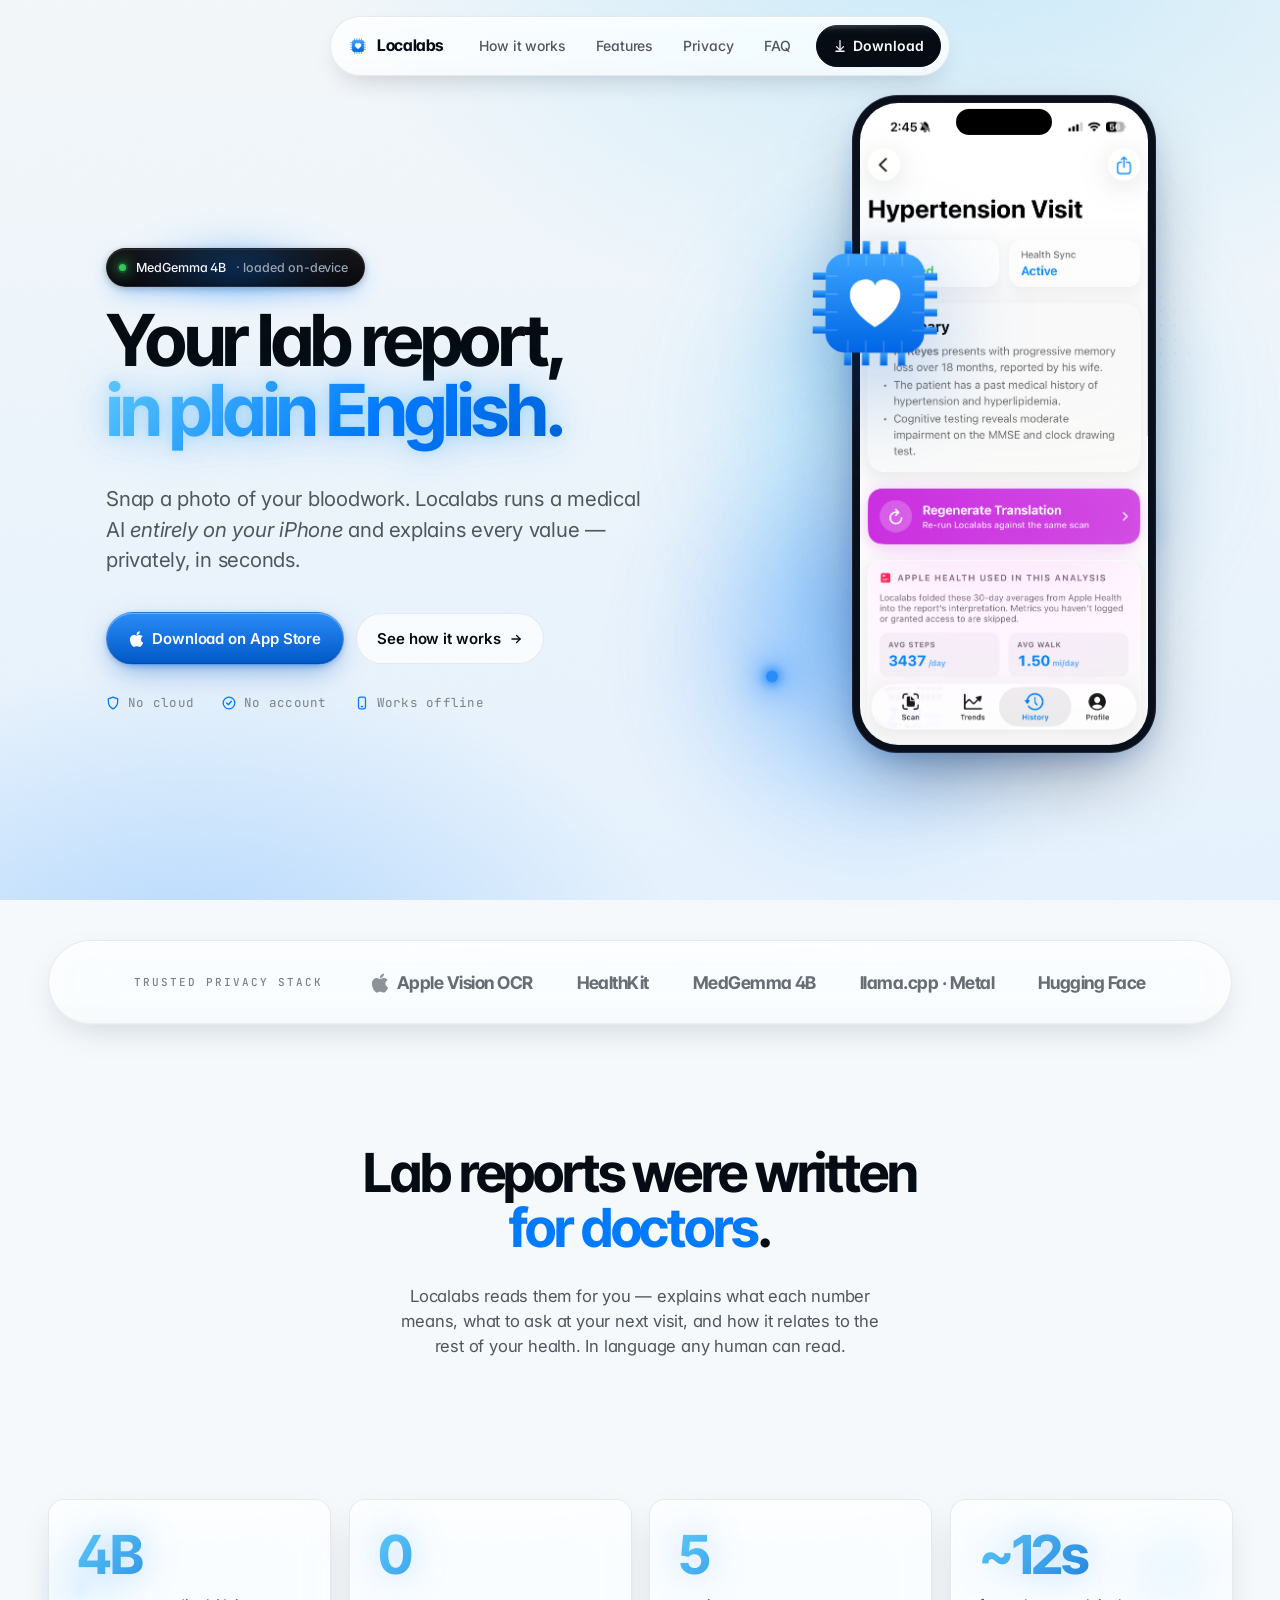
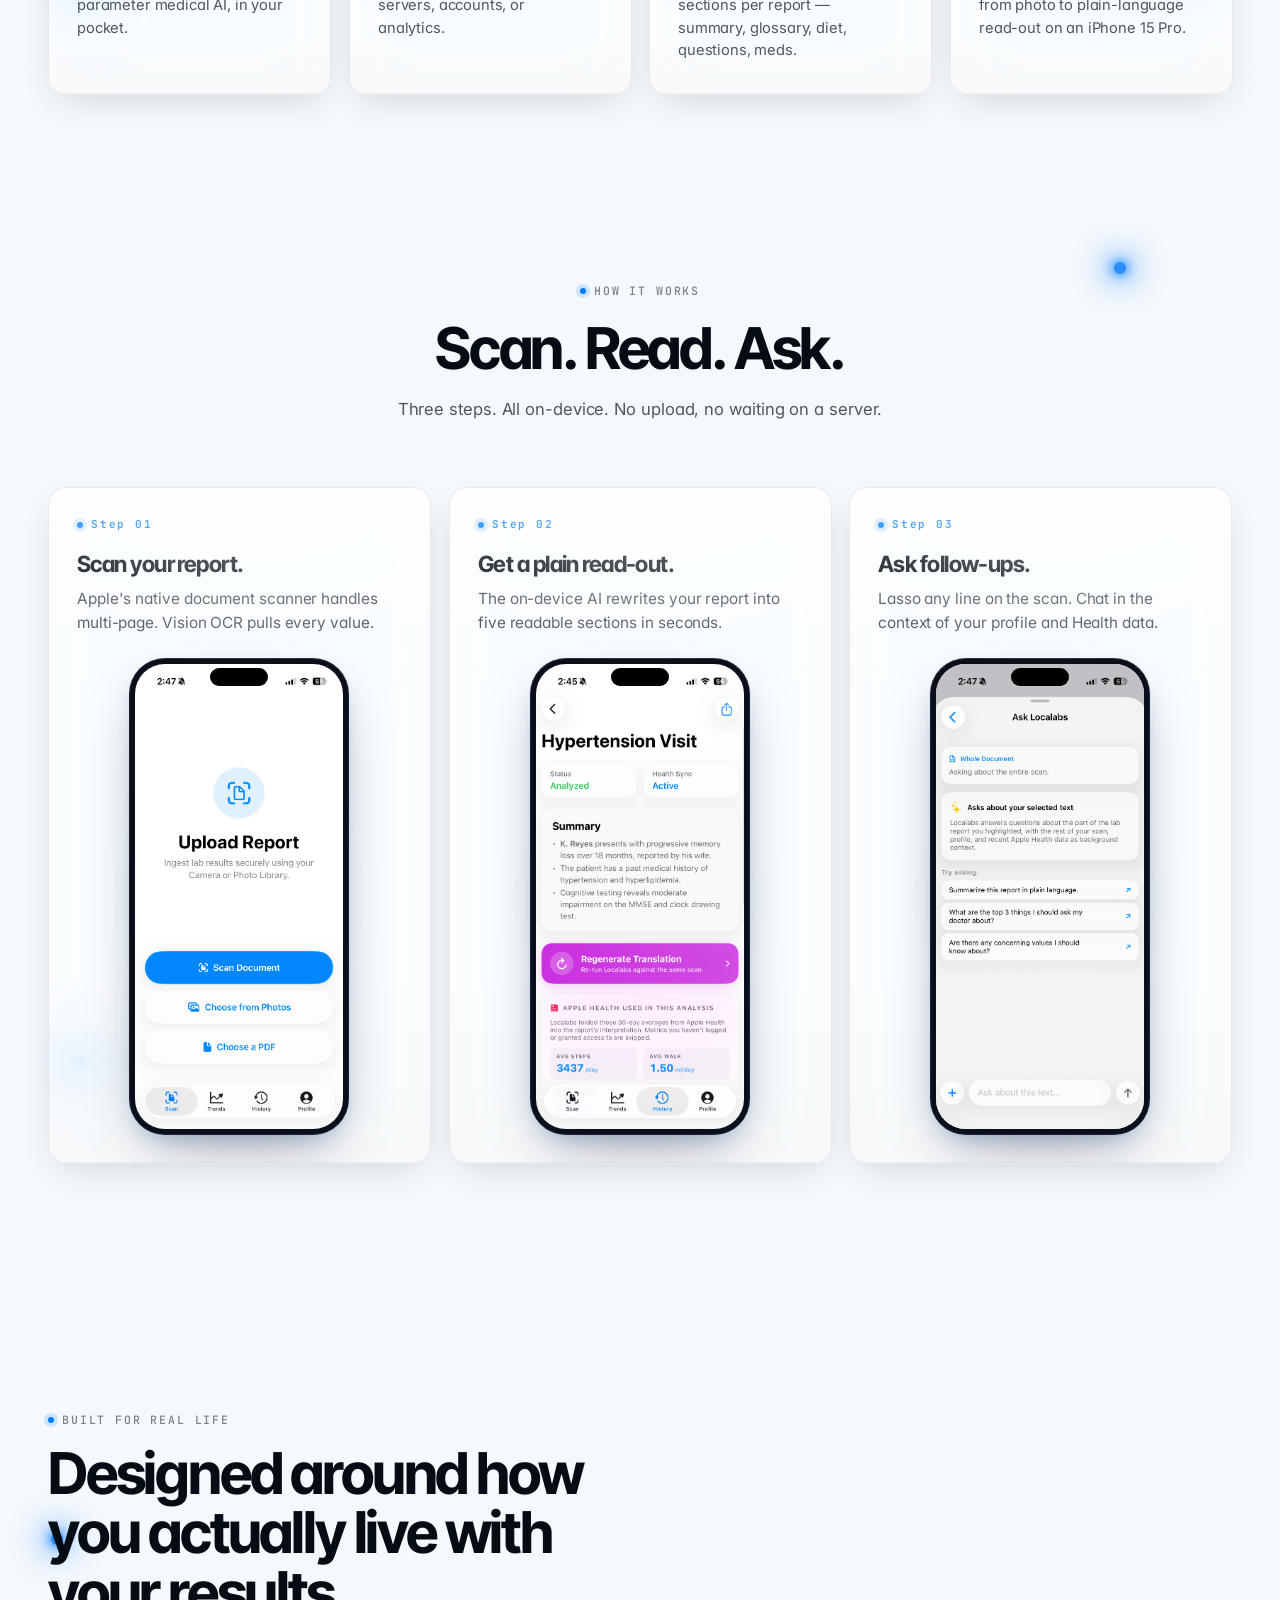
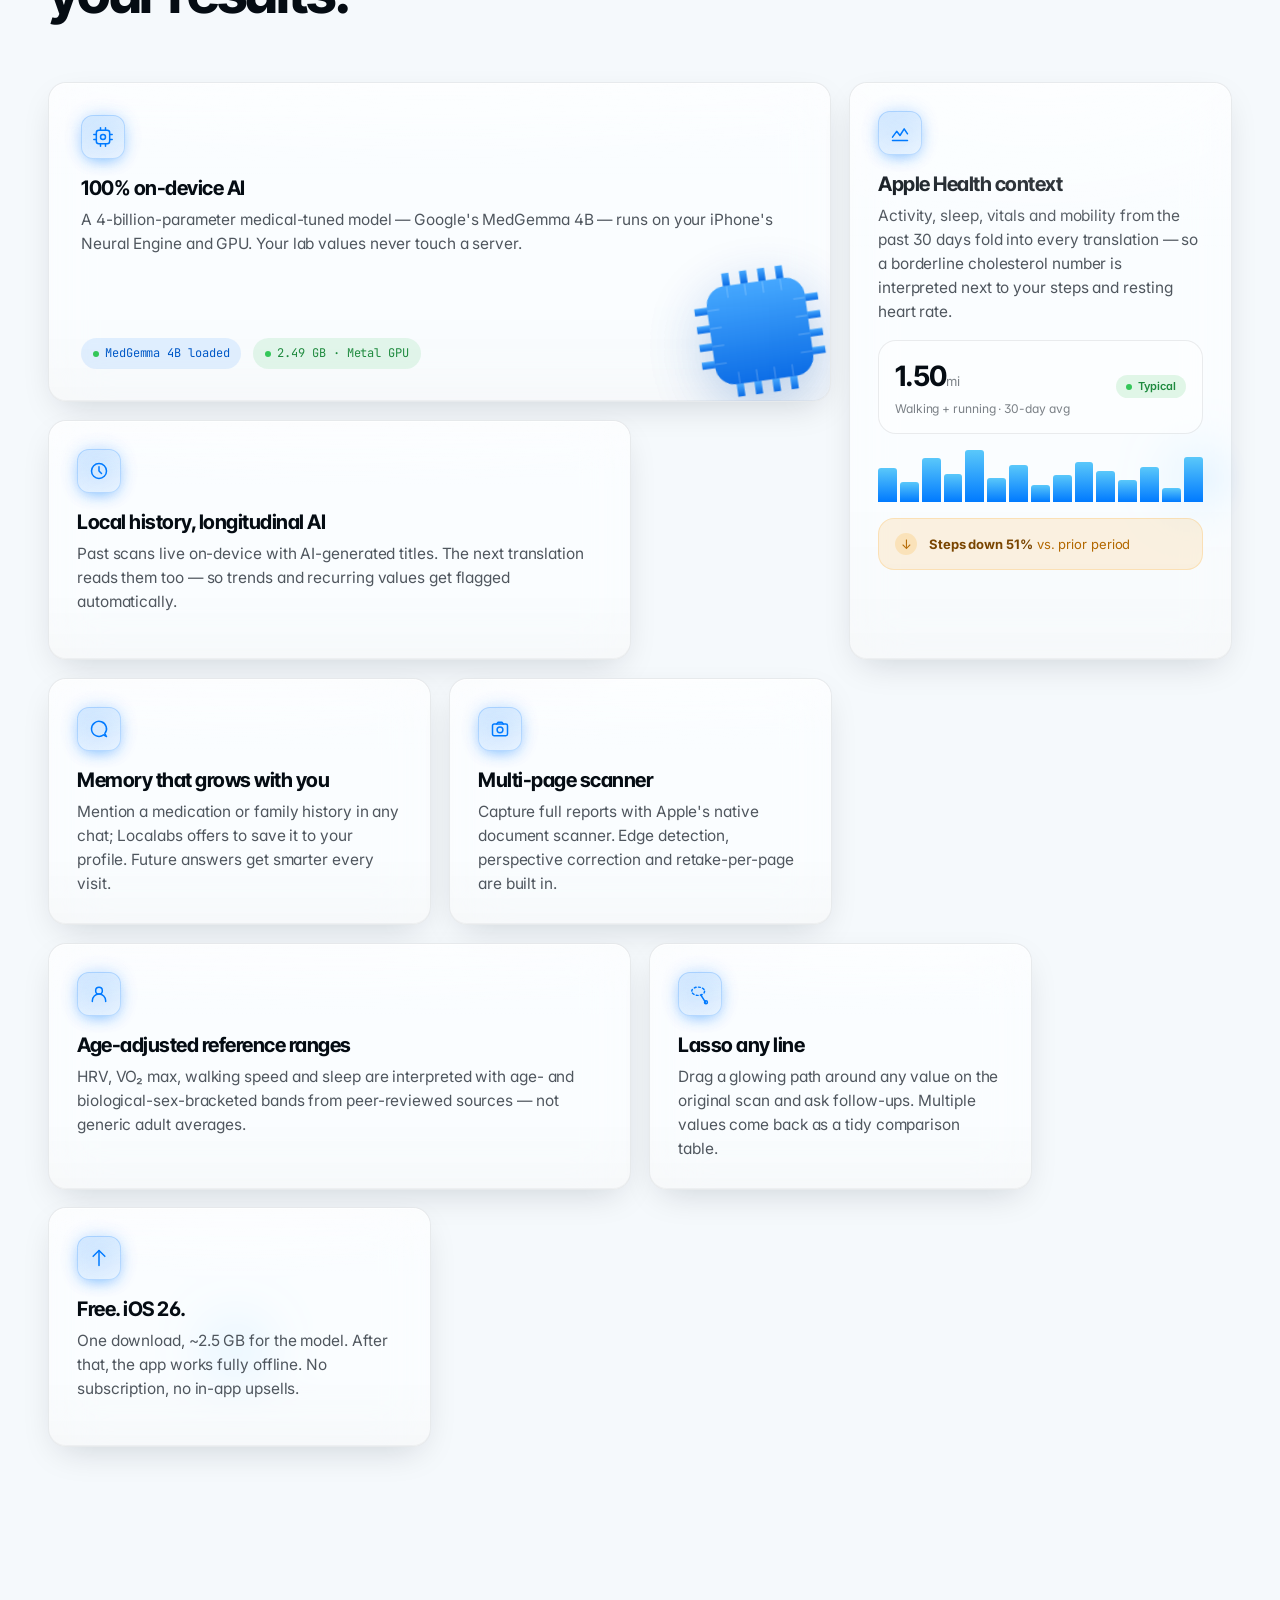
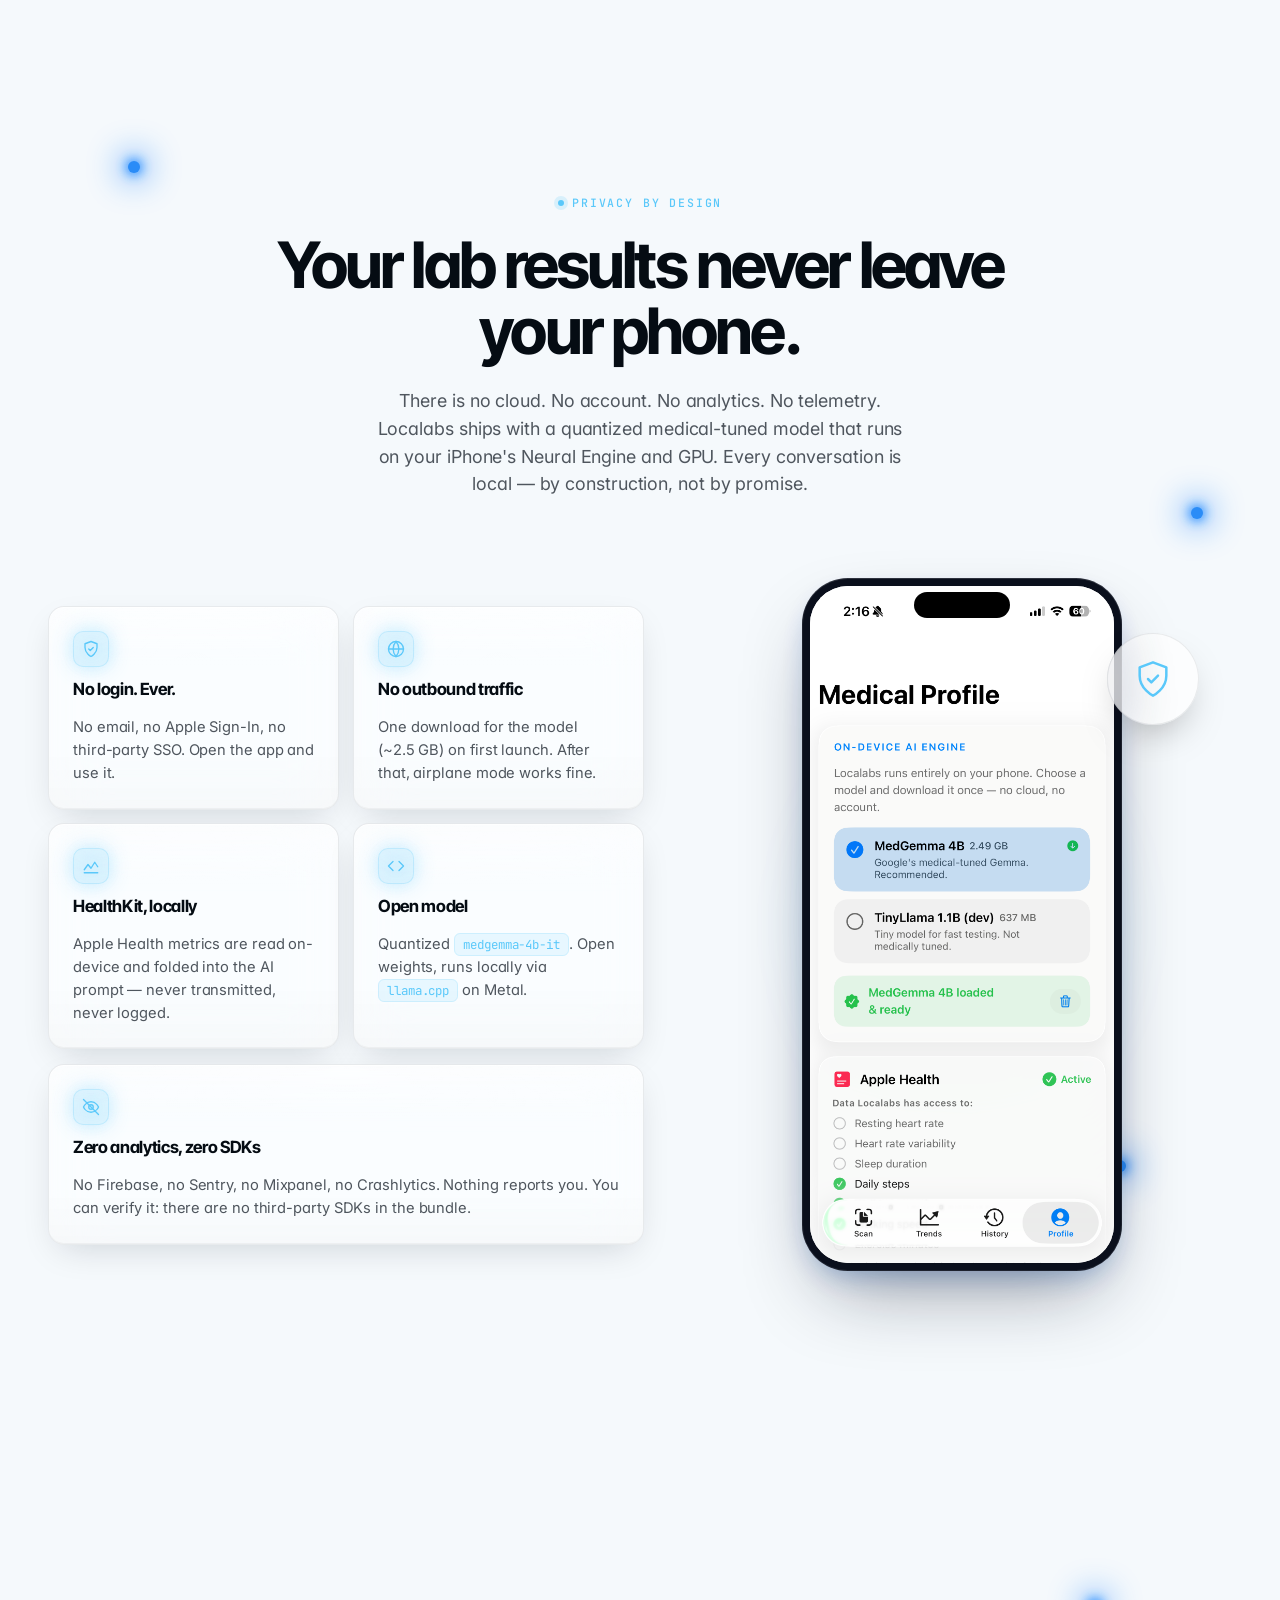
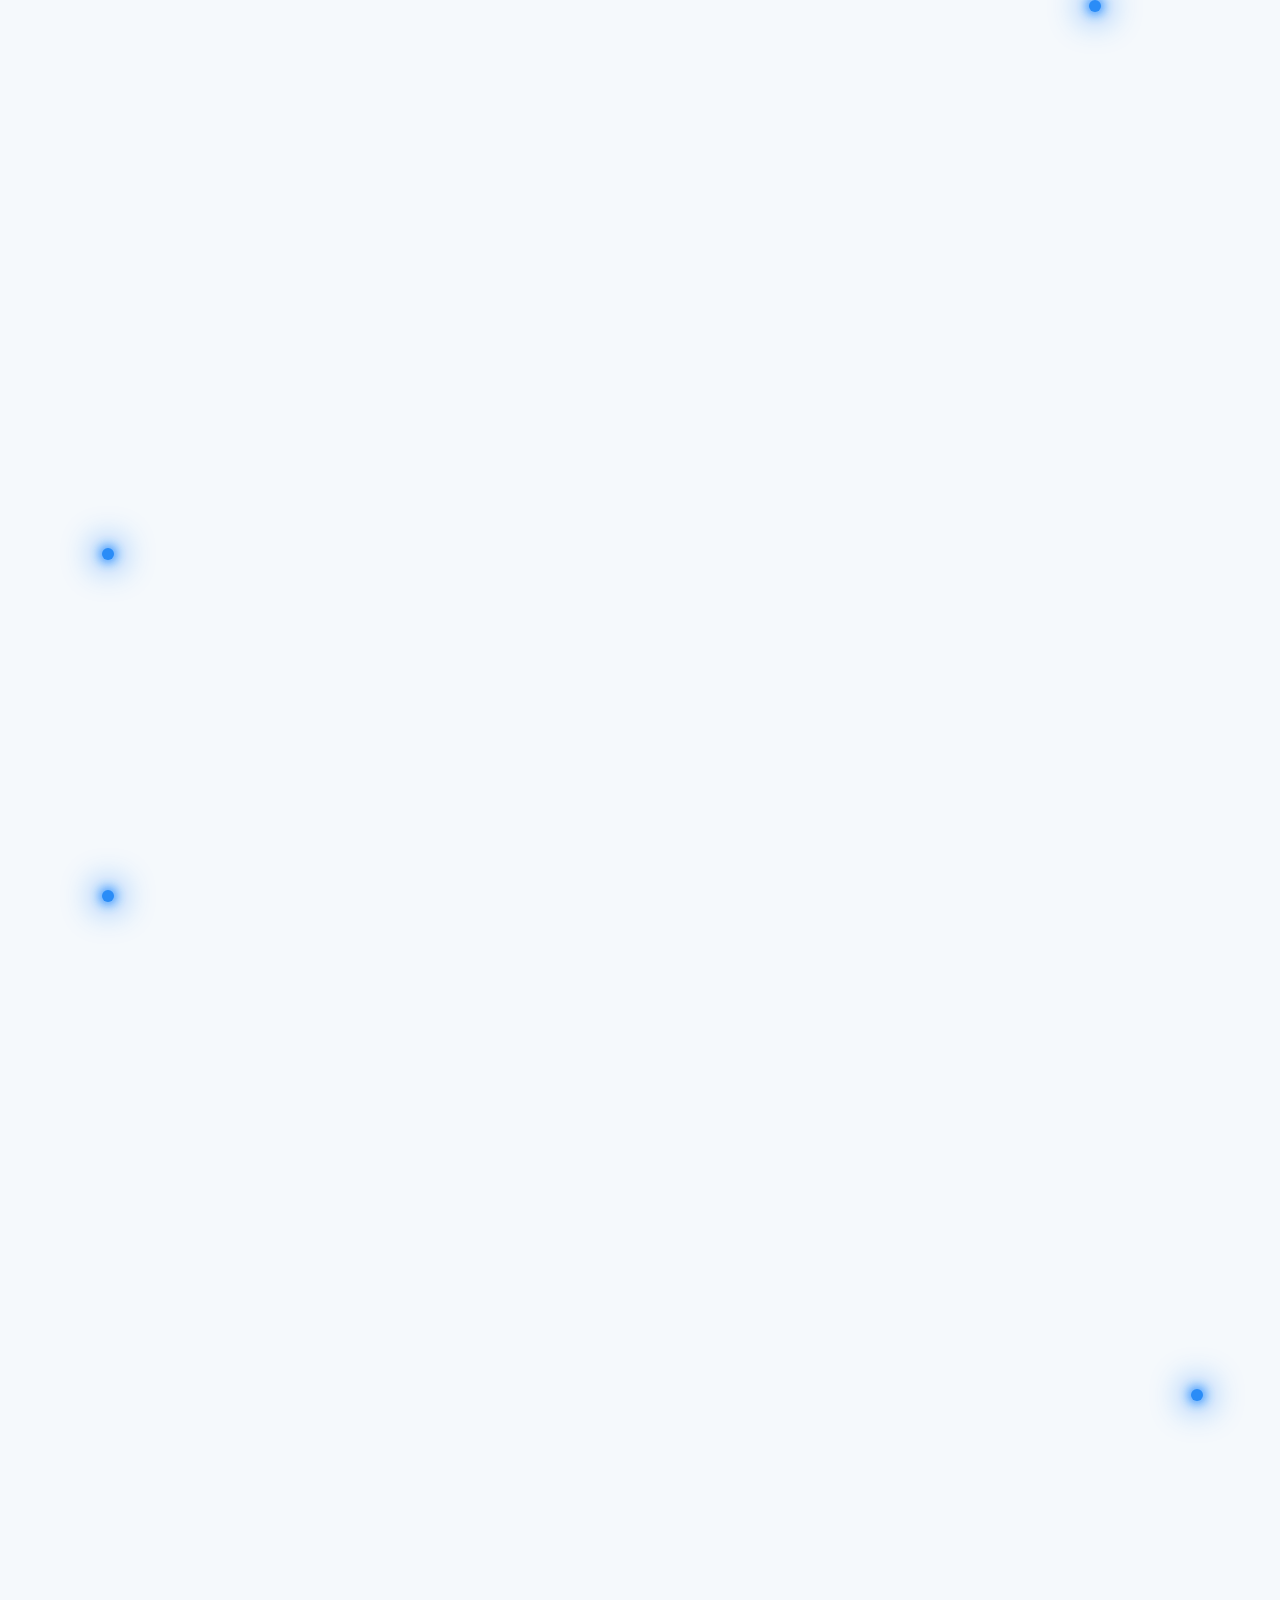
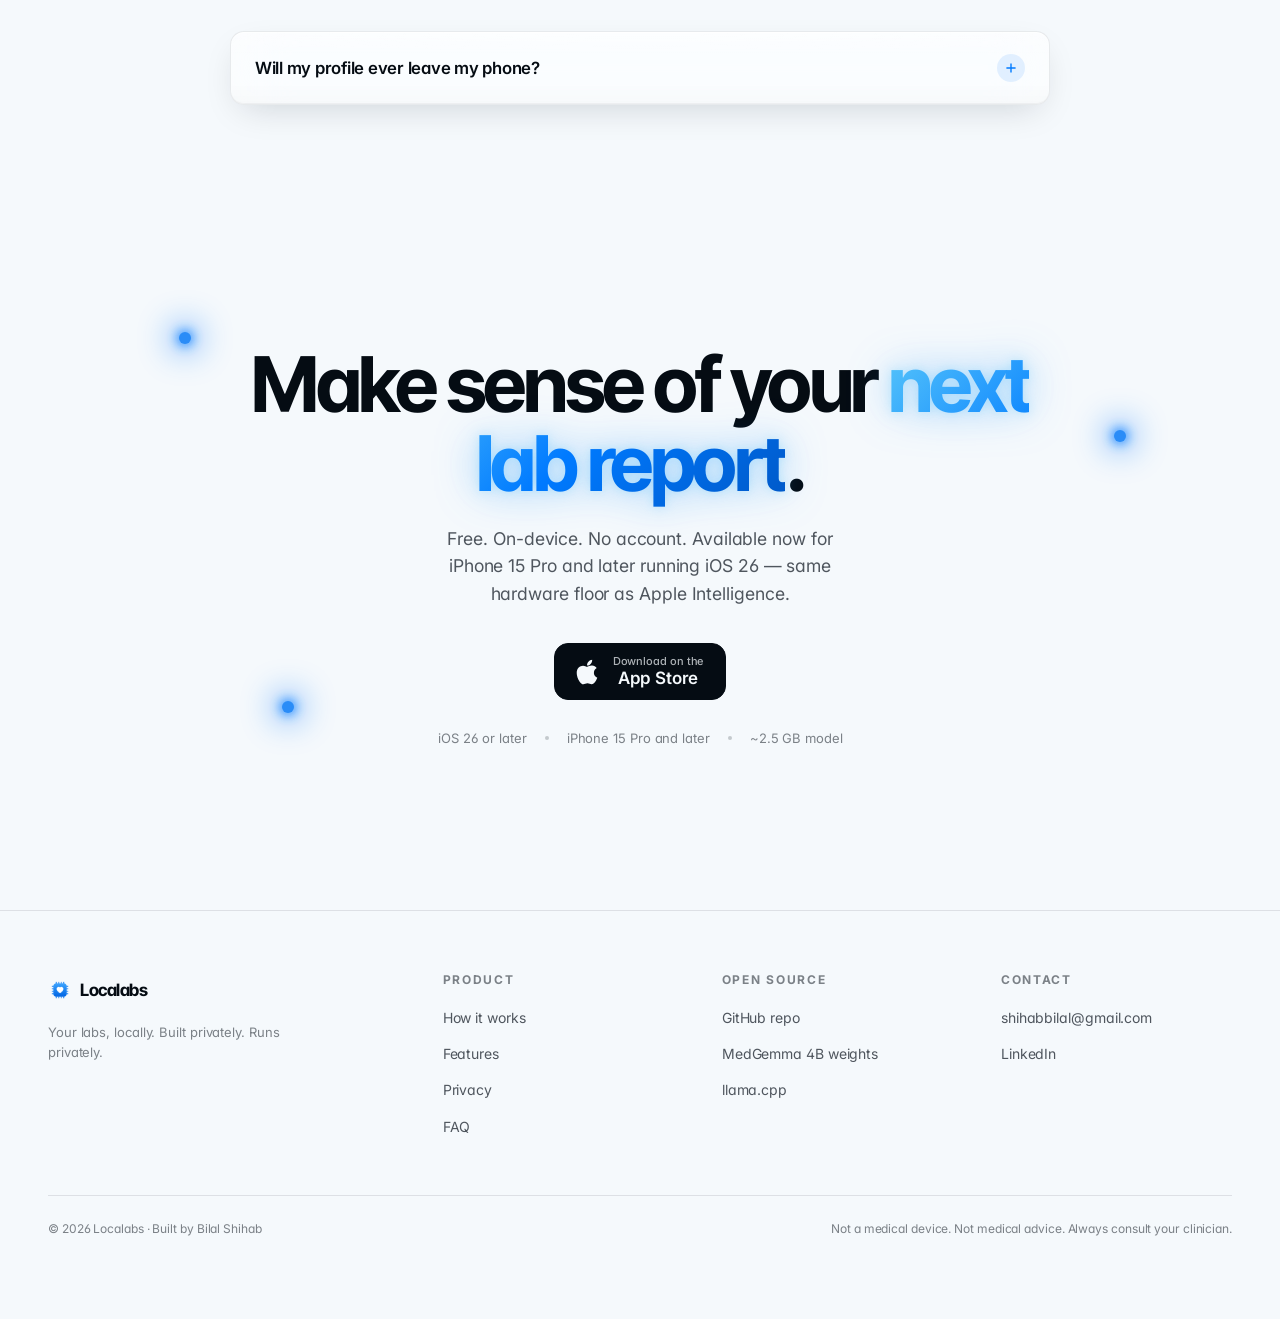
==== index.html @ 9189abc5 "fix: dark-mode glass refraction + swap 30-day picture Two visual fixes for the privacy section and t" ====
<!doctype html>
<html lang="en">
<head>
<meta charset="UTF-8" />
<meta name="viewport" content="width=device-width, initial-scale=1, viewport-fit=cover" />
<meta name="theme-color" content="#FAFBFD" />
<title>Localabs — Your labs, locally.</title>
<meta name="description" content="Localabs translates your lab reports into plain language — entirely on your iPhone. No cloud, no account, no telemetry." />

<link rel="preconnect" href="https://fonts.googleapis.com">
<link rel="preconnect" href="https://fonts.gstatic.com" crossorigin>
<link href="https://fonts.googleapis.com/css2?family=Inter:wght@400;500;600;700&family=Inter+Tight:wght@500;600;700;800&family=JetBrains+Mono:wght@400;500&display=swap" rel="stylesheet">

<link rel="stylesheet" href="styles.css" />
<link rel="icon" type="image/png" href="assets/logo-full.png" />
</head>
<body>

<!-- Animated background world + grain -->
<div class="world" aria-hidden="true"></div>
<div class="grain" aria-hidden="true"></div>

<!-- Floating glass nav -->
<div class="nav-shell" role="navigation" aria-label="Primary">
  <div class="nav glass">
    <a href="#top" class="nav-brand">
      <img src="assets/logo-full.png" alt="" />
      <span>Localabs</span>
    </a>
    <div class="nav-links">
      <a href="#how">How it works</a>
      <a href="#features">Features</a>
      <a href="#privacy">Privacy</a>
      <a href="#faq">FAQ</a>
    </div>
    <a href="#download" class="nav-cta">
      <svg width="14" height="14" viewBox="0 0 24 24" fill="none" stroke="currentColor" stroke-width="2.2" stroke-linecap="round" stroke-linejoin="round"><path d="M12 3v14"/><path d="M6 13l6 6 6-6"/><path d="M5 21h14"/></svg>
      Download
    </a>
  </div>
</div>

<main id="top">

<!-- ============================================================
     HERO
     ============================================================ -->
<section class="hero">
  <div class="container hero-inner">
    <div class="hero-copy">
      <span class="glow-pill reveal">
        <span class="led"></span>
        MedGemma 4B <span class="meta">· loaded on-device</span>
      </span>
      <h1 class="reveal delay-1">
        <span class="line">Your lab report,</span>
        <span class="line gradient-text">in plain&nbsp;English.</span>
      </h1>
      <p class="lead reveal delay-2">
        Snap a photo of your bloodwork. Localabs runs a medical AI <em>entirely on your iPhone</em> and explains every value — privately, in seconds.
      </p>
      <div class="cta-row reveal delay-3">
        <a href="#download" class="btn-primary magnetic">
          <svg width="15" height="18" viewBox="0 0 384 512" fill="currentColor" aria-hidden="true"><path d="M318.7 268.7c-.2-36.7 16.4-64.4 50-84.8-18.8-26.9-47.2-41.7-84.7-44.6-35.5-2.8-74.3 20.7-88.5 20.7-15 0-49.4-19.7-76.4-19.7C63.3 141.2 4 184.8 4 273.5q0 39.3 14.4 81.2c12.8 36.7 59 126.7 107.2 125.2 25.2-.6 43-17.9 75.8-17.9 31.8 0 48.3 17.9 76.4 17.9 48.6-.7 90.4-82.5 102.6-119.3-65.2-30.7-61.7-90-61.7-91.9zm-56.6-164.2c27.3-32.4 24.8-61.9 24-72.5-24.1 1.4-52 16.4-67.9 34.9-17.5 19.8-27.8 44.3-25.6 71.9 26.1 2 49.9-11.4 69.5-34.3z"/></svg>
          Download on App Store
        </a>
        <a href="#how" class="btn-ghost magnetic">
          See how it works
          <svg width="14" height="14" viewBox="0 0 24 24" fill="none" stroke="currentColor" stroke-width="2.2" stroke-linecap="round"><path d="M5 12h14"/><path d="M13 6l6 6-6 6"/></svg>
        </a>
      </div>
      <div class="hero-meta reveal delay-4">
        <span><svg width="14" height="14" viewBox="0 0 24 24" fill="none" stroke="currentColor" stroke-width="2.2" stroke-linecap="round" stroke-linejoin="round"><path d="M12 22s8-4 8-12V5l-8-3-8 3v5c0 8 8 12 8 12z"/></svg> No cloud</span>
        <span><svg width="14" height="14" viewBox="0 0 24 24" fill="none" stroke="currentColor" stroke-width="2.2" stroke-linecap="round" stroke-linejoin="round"><circle cx="12" cy="12" r="10"/><path d="M8 12l3 3 5-6"/></svg> No account</span>
        <span><svg width="14" height="14" viewBox="0 0 24 24" fill="none" stroke="currentColor" stroke-width="2.2" stroke-linecap="round" stroke-linejoin="round"><rect x="6" y="2" width="12" height="20" rx="3"/><path d="M11 18h2"/></svg> Works offline</span>
      </div>
    </div>

    <div class="hero-stage" aria-hidden="true">
      <div class="orb orb-1" data-parallax="0.6"></div>
      <div class="orb orb-2" data-parallax="-0.4"></div>
      <div class="orb orb-3" data-parallax="0.3"></div>

      <div class="float-grid" style="top: 8%; right: -8%;" data-parallax="-0.5" data-parallax-rotate="6"></div>
      <div class="float-spark" style="top: 18%; right: 26%;" data-parallax="0.8"></div>
      <div class="float-spark" style="bottom: 22%; left: 14%; animation-delay: 1.4s;" data-parallax="-0.7"></div>
      <div class="float-spark" style="top: 56%; right: 8%; animation-delay: 0.8s;" data-parallax="0.5"></div>

      <div class="hero-chip" data-parallax="-0.3" data-parallax-rotate="-3">
        <img src="assets/logo-full.png" alt="" />
      </div>

      <div class="hero-phone" data-parallax="-0.15">
        <div class="phone">
          <div class="notch"></div>
          <div class="phone-screen">
            <img src="assets/dashboard-hero.png" alt="Hypertension Visit translated by Localabs" />
          </div>
        </div>
      </div>
    </div>
  </div>
</section>


<!-- ============================================================
     PRESS / "FEATURED IN"
     ============================================================ -->
<section class="press">
  <div class="container">
    <div class="press-inner glass reveal">
      <span class="label">Trusted privacy stack</span>
      <div class="marks">
        <span class="item">
          <svg width="18" height="22" viewBox="0 0 384 512" fill="currentColor"><path d="M318.7 268.7c-.2-36.7 16.4-64.4 50-84.8-18.8-26.9-47.2-41.7-84.7-44.6-35.5-2.8-74.3 20.7-88.5 20.7-15 0-49.4-19.7-76.4-19.7C63.3 141.2 4 184.8 4 273.5q0 39.3 14.4 81.2c12.8 36.7 59 126.7 107.2 125.2 25.2-.6 43-17.9 75.8-17.9 31.8 0 48.3 17.9 76.4 17.9 48.6-.7 90.4-82.5 102.6-119.3-65.2-30.7-61.7-90-61.7-91.9zm-56.6-164.2c27.3-32.4 24.8-61.9 24-72.5-24.1 1.4-52 16.4-67.9 34.9-17.5 19.8-27.8 44.3-25.6 71.9 26.1 2 49.9-11.4 69.5-34.3z"/></svg>
          Apple&nbsp;Vision OCR
        </span>
        <span class="item">HealthKit</span>
        <span class="item">MedGemma 4B</span>
        <span class="item">llama.cpp · Metal</span>
        <span class="item">Hugging&nbsp;Face</span>
      </div>
    </div>
  </div>
</section>


<!-- ============================================================
     PROMISE
     ============================================================ -->
<section class="promise">
  <div class="container-narrow">
    <h2 class="reveal">Lab reports were written <span class="scribble">for doctors</span>.</h2>
    <p class="lead reveal delay-1">Localabs reads them for you — explains what each number means, what to ask at your next visit, and how it relates to the rest of your health. In language any human can read.</p>
  </div>
</section>


<!-- ============================================================
     STATS counter band
     ============================================================ -->
<section class="stats">
  <div class="float-spark" style="top: 14%; left: 6%; animation-delay: 0.4s;" aria-hidden="true" data-parallax="-0.5"></div>
  <div class="float-spark" style="top: 72%; right: 8%; animation-delay: 1.6s;" aria-hidden="true" data-parallax="0.7"></div>
  <div class="container">
    <div class="stats-grid stagger-children">
      <div class="stat glass reveal-scale">
        <div class="num" data-count="4B">4B</div>
        <div class="label">parameter medical AI, in your pocket.</div>
        <div class="deco"></div>
      </div>
      <div class="stat glass reveal-scale">
        <div class="num" data-count="0">0</div>
        <div class="label">servers, accounts, or analytics.</div>
        <div class="deco"></div>
      </div>
      <div class="stat glass reveal-scale">
        <div class="num" data-count="5">5</div>
        <div class="label">sections per report — summary, glossary, diet, questions, meds.</div>
        <div class="deco"></div>
      </div>
      <div class="stat glass reveal-scale">
        <div class="num" data-count="~12s">~12s</div>
        <div class="label">from photo to plain-language read-out on an iPhone 15 Pro.</div>
        <div class="deco"></div>
      </div>
    </div>
  </div>
</section>


<!-- ============================================================
     HOW IT WORKS — compact 3-tile
     ============================================================ -->
<section id="how" class="how">
  <div class="float-spark" style="top: 8%; right: 12%; animation-delay: 0.7s;" aria-hidden="true"></div>
  <div class="float-spark" style="bottom: 18%; left: 6%; animation-delay: 2.0s;" aria-hidden="true"></div>
  <div class="container">
    <div class="section-head">
      <span class="eyebrow reveal">How it works</span>
      <h2 class="reveal-blur delay-1">Scan. Read. Ask.</h2>
      <p class="reveal delay-2">Three steps. All on-device. No upload, no waiting on a server.</p>
    </div>

    <div class="how-tiles stagger-children">

      <div class="how-tile glass shimmer reveal-tilt">
        <div class="step-num"><span class="dot"></span> Step 01</div>
        <h3>Scan your report.</h3>
        <p>Apple's native document scanner handles multi-page. Vision OCR pulls every value.</p>
        <div class="tile-stage">
          <div class="halo"></div>
          <div class="phone phone-sm">
            <div class="notch"></div>
            <div class="phone-screen">
              <img src="assets/upload-report.png" alt="Upload Report screen with Scan Document, Choose from Photos, Choose a PDF" />
            </div>
          </div>
        </div>
      </div>

      <div class="how-tile glass shimmer reveal-tilt">
        <div class="step-num"><span class="dot"></span> Step 02</div>
        <h3>Get a plain read-out.</h3>
        <p>The on-device AI rewrites your report into five readable sections in seconds.</p>
        <div class="tile-stage">
          <div class="halo"></div>
          <div class="phone phone-sm">
            <div class="notch"></div>
            <div class="phone-screen">
              <img src="assets/dashboard-hero.png" alt="Translated Hypertension Visit dashboard with summary and Apple Health" />
            </div>
          </div>
        </div>
      </div>

      <div class="how-tile glass shimmer reveal-tilt">
        <div class="step-num"><span class="dot"></span> Step 03</div>
        <h3>Ask follow-ups.</h3>
        <p>Lasso any line on the scan. Chat in the context of your profile and Health data.</p>
        <div class="tile-stage">
          <div class="halo"></div>
          <div class="phone phone-sm">
            <div class="notch"></div>
            <div class="phone-screen">
              <img src="assets/ask-localabs.png" alt="Ask Localabs chat sheet with suggested questions" />
            </div>
          </div>
        </div>
      </div>

    </div>
  </div>
</section>


<!-- ============================================================
     FEATURES — bento grid
     ============================================================ -->
<section id="features" class="features">
  <div class="float-spark" style="top: 14%; left: 4%; animation-delay: 0.9s;" aria-hidden="true"></div>
  <div class="float-spark" style="top: 42%; right: 6%; animation-delay: 1.8s;" aria-hidden="true"></div>
  <div class="float-spark" style="bottom: 12%; left: 18%; animation-delay: 2.5s;" aria-hidden="true"></div>
  <div class="container">
    <div class="section-head">
      <span class="eyebrow reveal">Built for real life</span>
      <h2 class="reveal delay-1">Designed around how you actually live with your results.</h2>
    </div>

    <div class="feat-grid stagger-children">

      <!-- BIG hero feature: on-device -->
      <div class="feat feat-hero glass shimmer reveal-tilt">
        <div class="feat-icon">
          <svg width="20" height="20" viewBox="0 0 24 24" fill="none" stroke="currentColor" stroke-width="1.8" stroke-linecap="round" stroke-linejoin="round"><rect x="4" y="4" width="16" height="16" rx="3"/><circle cx="12" cy="12" r="3"/><path d="M9 1v3"/><path d="M15 1v3"/><path d="M9 20v3"/><path d="M15 20v3"/><path d="M1 9h3"/><path d="M1 15h3"/><path d="M20 9h3"/><path d="M20 15h3"/></svg>
        </div>
        <h3>100% on-device AI</h3>
        <p>A 4-billion-parameter medical-tuned model — Google's MedGemma 4B — runs on your iPhone's Neural Engine and GPU. Your lab values never touch a server.</p>
        <div class="demo-mini">
          <span class="pill"><span class="dot"></span>MedGemma 4B loaded</span>
          <span class="pill" style="background:rgba(52,199,89,0.12);color:#1F8A3F;"><span class="dot" style="background:#34C759"></span>2.49 GB · Metal GPU</span>
        </div>
        <img src="assets/logo-chip.png" class="feat-chip-vis" alt="" />
      </div>

      <!-- Tall: Apple Health context -->
      <div class="feat feat-tall glass shimmer reveal-tilt">
        <div class="feat-icon">
          <svg width="20" height="20" viewBox="0 0 24 24" fill="none" stroke="currentColor" stroke-width="1.8" stroke-linecap="round" stroke-linejoin="round"><path d="M3 17l5-7 4 5 5-8 4 6"/><path d="M3 21h18"/></svg>
        </div>
        <h3>Apple Health context</h3>
        <p>Activity, sleep, vitals and mobility from the past 30 days fold into every translation — so a borderline cholesterol number is interpreted next to your steps and resting heart rate.</p>
        <div class="metric-tile">
          <div style="flex:1">
            <div><span class="num">1.50</span><span class="unit"> mi</span></div>
            <div class="desc">Walking + running · 30-day avg</div>
          </div>
          <span class="badge"><span class="dot"></span>Typical</span>
        </div>
        <div class="bars">
          <span style="height:60%"></span><span style="height:35%"></span><span style="height:78%"></span><span style="height:50%"></span>
          <span style="height:92%"></span><span style="height:42%"></span><span style="height:65%"></span><span style="height:30%"></span>
          <span style="height:48%"></span><span style="height:70%"></span><span style="height:55%"></span><span style="height:38%"></span>
          <span style="height:62%"></span><span style="height:25%"></span><span style="height:80%"></span>
        </div>
        <div class="notable">
          <span class="arrow">↓</span>
          <span><strong>Steps down 51%</strong> vs. prior period</span>
        </div>
      </div>

      <!-- History -->
      <div class="feat feat-wide glass shimmer reveal-tilt">
        <div class="feat-icon">
          <svg width="20" height="20" viewBox="0 0 24 24" fill="none" stroke="currentColor" stroke-width="1.8" stroke-linecap="round" stroke-linejoin="round"><circle cx="12" cy="12" r="9"/><path d="M12 7v5l3 3"/></svg>
        </div>
        <h3>Local history, longitudinal AI</h3>
        <p>Past scans live on-device with AI-generated titles. The next translation reads them too — so trends and recurring values get flagged automatically.</p>
      </div>

      <!-- Memory -->
      <div class="feat glass shimmer reveal-tilt">
        <div class="feat-icon">
          <svg width="20" height="20" viewBox="0 0 24 24" fill="none" stroke="currentColor" stroke-width="1.8" stroke-linecap="round" stroke-linejoin="round"><path d="M3 12a9 9 0 1 1 16 5.5L21 21l-3.5-2A9 9 0 0 1 3 12z"/></svg>
        </div>
        <h3>Memory that grows with you</h3>
        <p>Mention a medication or family history in any chat; Localabs offers to save it to your profile. Future answers get smarter every visit.</p>
      </div>

      <!-- Multi-page scanner -->
      <div class="feat glass shimmer reveal-tilt">
        <div class="feat-icon">
          <svg width="20" height="20" viewBox="0 0 24 24" fill="none" stroke="currentColor" stroke-width="1.8" stroke-linecap="round" stroke-linejoin="round"><rect x="3" y="6" width="18" height="14" rx="2"/><circle cx="12" cy="13" r="3.5"/><path d="M8 6l1.5-2h5L16 6"/></svg>
        </div>
        <h3>Multi-page scanner</h3>
        <p>Capture full reports with Apple's native document scanner. Edge detection, perspective correction and retake-per-page are built in.</p>
      </div>

      <!-- Age-adjusted norms -->
      <div class="feat feat-wide glass shimmer reveal-tilt">
        <div class="feat-icon">
          <svg width="20" height="20" viewBox="0 0 24 24" fill="none" stroke="currentColor" stroke-width="1.8" stroke-linecap="round" stroke-linejoin="round"><circle cx="12" cy="8" r="4"/><path d="M4 21v-1a8 8 0 0 1 16 0v1"/></svg>
        </div>
        <h3>Age-adjusted reference ranges</h3>
        <p>HRV, VO₂&nbsp;max, walking speed and sleep are interpreted with age- and biological-sex-bracketed bands from peer-reviewed sources — not generic adult averages.</p>
      </div>

      <!-- Lasso -->
      <div class="feat glass shimmer reveal-tilt">
        <div class="feat-icon">
          <svg width="22" height="22" viewBox="0 0 24 24" fill="none" stroke="currentColor" stroke-width="1.6" stroke-linecap="round" stroke-linejoin="round">
            <ellipse cx="10" cy="9" rx="7" ry="4.5" stroke-dasharray="2 2.5"/>
            <path d="M13 13.2 L18 21"/>
            <circle cx="18.5" cy="21" r="1.6"/>
          </svg>
        </div>
        <h3>Lasso any line</h3>
        <p>Drag a glowing path around any value on the original scan and ask follow-ups. Multiple values come back as a tidy comparison table.</p>
      </div>

      <!-- Free + iOS -->
      <div class="feat glass shimmer reveal-tilt">
        <div class="feat-icon">
          <svg width="20" height="20" viewBox="0 0 24 24" fill="none" stroke="currentColor" stroke-width="1.8" stroke-linecap="round" stroke-linejoin="round"><path d="M12 3v18"/><path d="M5 10l7-7 7 7"/></svg>
        </div>
        <h3>Free. iOS&nbsp;26.</h3>
        <p>One download, ~2.5&nbsp;GB for the model. After that, the app works fully offline. No subscription, no in-app upsells.</p>
      </div>

    </div>
  </div>
</section>


<!-- ============================================================
     PRIVACY — anchor where dark transition happens
     ============================================================ -->
<div class="privacy-anchor" id="privacy">
<section class="privacy">
  <div class="float-spark" style="top: 12%; left: 10%; animation-delay: 0.5s;" aria-hidden="true"></div>
  <div class="float-spark" style="bottom: 18%; right: 12%; animation-delay: 2.1s;" aria-hidden="true"></div>
  <div class="float-spark" style="top: 36%; right: 6%; animation-delay: 1.3s;" aria-hidden="true"></div>
  <div class="container">
    <div class="intro">
      <span class="eyebrow reveal">Privacy by design</span>
      <h2 class="reveal delay-1">Your lab results never leave your phone.</h2>
      <p class="reveal delay-2">There is no cloud. No account. No analytics. No telemetry. Localabs ships with a quantized medical-tuned model that runs on your iPhone's Neural Engine and GPU. Every conversation is local — by construction, not by promise.</p>
    </div>

    <div class="privacy-grid">
      <div class="priv-tiles">

        <div class="priv-tile glass reveal">
          <div class="ico">
            <svg width="18" height="18" viewBox="0 0 24 24" fill="none" stroke="currentColor" stroke-width="1.8" stroke-linecap="round" stroke-linejoin="round"><path d="M12 22s8-4 8-12V5l-8-3-8 3v5c0 8 8 12 8 12z"/><path d="M9 12l2 2 4-4"/></svg>
          </div>
          <h4>No login. Ever.</h4>
          <p>No email, no Apple Sign-In, no third-party SSO. Open the app and use it.</p>
        </div>

        <div class="priv-tile glass reveal delay-1">
          <div class="ico">
            <svg width="18" height="18" viewBox="0 0 24 24" fill="none" stroke="currentColor" stroke-width="1.8" stroke-linecap="round" stroke-linejoin="round"><circle cx="12" cy="12" r="10"/><path d="M2 12h20"/><path d="M12 2a15 15 0 010 20"/><path d="M12 2a15 15 0 000 20"/></svg>
          </div>
          <h4>No outbound traffic</h4>
          <p>One download for the model (~2.5&nbsp;GB) on first launch. After that, airplane mode works fine.</p>
        </div>

        <div class="priv-tile glass reveal delay-2">
          <div class="ico">
            <svg width="18" height="18" viewBox="0 0 24 24" fill="none" stroke="currentColor" stroke-width="1.8" stroke-linecap="round" stroke-linejoin="round"><path d="M3 17l5-7 4 5 5-8 4 6"/><path d="M3 21h18"/></svg>
          </div>
          <h4>HealthKit, locally</h4>
          <p>Apple Health metrics are read on-device and folded into the AI prompt — never transmitted, never logged.</p>
        </div>

        <div class="priv-tile glass reveal delay-3">
          <div class="ico">
            <svg width="18" height="18" viewBox="0 0 24 24" fill="none" stroke="currentColor" stroke-width="1.8" stroke-linecap="round" stroke-linejoin="round"><polyline points="16 18 22 12 16 6"/><polyline points="8 6 2 12 8 18"/></svg>
          </div>
          <h4>Open model</h4>
          <p>Quantized <code>medgemma-4b-it</code>. Open weights, runs locally via <code>llama.cpp</code> on Metal.</p>
        </div>

        <div class="priv-tile glass wide reveal delay-4">
          <div class="ico">
            <svg width="18" height="18" viewBox="0 0 24 24" fill="none" stroke="currentColor" stroke-width="1.8" stroke-linecap="round" stroke-linejoin="round"><circle cx="12" cy="12" r="3"/><path d="M2 12s3-7 10-7 10 7 10 7-3 7-10 7-10-7-10-7z"/><line x1="2" y1="2" x2="22" y2="22"/></svg>
          </div>
          <h4>Zero analytics, zero SDKs</h4>
          <p>No Firebase, no Sentry, no Mixpanel, no Crashlytics. Nothing reports you. You can verify it: there are no third-party SDKs in the bundle.</p>
        </div>

      </div>

      <div class="privacy-visual reveal delay-2">
        <div class="halo"></div>
        <div class="shield">
          <svg width="40" height="40" viewBox="0 0 24 24" fill="none" stroke="currentColor" stroke-width="1.5" stroke-linecap="round" stroke-linejoin="round"><path d="M12 22s8-4 8-12V5l-8-3-8 3v5c0 8 8 12 8 12z"/><path d="M9 12l2 2 4-4"/></svg>
        </div>
        <div class="phone">
          <div class="notch"></div>
          <div class="phone-screen">
            <img src="assets/profile.png" alt="Medical Profile — on-device AI engine, model picker, Apple Health permissions" />
          </div>
        </div>
      </div>
    </div>
  </div>
</section>
</div>


<!-- ============================================================
     TRENDS — under privacy, picks up dark theme
     ============================================================ -->
<section class="trends">
  <div class="float-spark" style="top: 18%; right: 14%; animation-delay: 0.3s;" aria-hidden="true"></div>
  <div class="float-spark" style="bottom: 22%; left: 8%; animation-delay: 1.9s;" aria-hidden="true"></div>
  <div class="container">
    <div class="trends-grid">
      <div class="trends-visual reveal-left" data-parallax="-0.2">
        <div class="halo"></div>
        <div class="phone">
          <div class="notch"></div>
          <div class="phone-screen">
            <img src="assets/metric-detail.png" alt="30-day metric detail view with chart, status band and clinical context" />
          </div>
        </div>
      </div>

      <div class="trends-copy stagger-children">
        <span class="eyebrow reveal-right">More than translation</span>
        <h2 class="reveal-right">A 30-day picture, on every page.</h2>
        <p class="lead reveal-right">Localabs reads activity, sleep, vitals and mobility from Apple Health and visualizes them with familiar bar and line charts — each banded by age-and-sex norms. Tap any metric to ask the AI what it means for <em>you</em>.</p>

        <div class="metric-tile reveal-right" style="margin-top: 28px;">
          <div style="flex:1">
            <div><span class="num">1.50</span><span class="unit"> mi</span></div>
            <div class="desc">Walking + running · last 30 days</div>
          </div>
          <span class="badge"><span class="dot"></span>Typical</span>
        </div>
        <div class="metric-tile warn reveal-right" style="margin-top: 10px;">
          <div style="flex:1">
            <div><span class="num">3,347</span><span class="unit"> steps</span></div>
            <div class="desc">Down 51% vs. prior period</div>
          </div>
          <span class="badge"><span class="dot"></span>Borderline</span>
        </div>
      </div>
    </div>
  </div>
</section>


<!-- ============================================================
     FAQ
     ============================================================ -->
<section id="faq" class="faq">
  <div class="float-spark" style="top: 12%; left: 8%; animation-delay: 0.6s;" aria-hidden="true"></div>
  <div class="float-spark" style="top: 60%; right: 6%; animation-delay: 2.2s;" aria-hidden="true"></div>
  <div class="container">
    <div class="intro">
      <span class="eyebrow reveal">Frequently asked</span>
      <h2 class="reveal delay-1">Common questions.</h2>
    </div>

    <div class="faq-list">
      <div class="faq-item glass reveal">
        <details>
          <summary>Does Localabs replace my doctor?
            <span class="chev"><svg width="14" height="14" viewBox="0 0 24 24" fill="none" stroke="currentColor" stroke-width="2.4" stroke-linecap="round"><path d="M12 5v14"/><path d="M5 12h14"/></svg></span>
          </summary>
          <div class="body">No. Localabs translates lab reports into language you can understand and helps you prepare for the conversation with your clinician. Every report ends with explicit questions to bring up at your next visit.</div>
        </details>
      </div>
      <div class="faq-item glass reveal delay-1">
        <details>
          <summary>What lab reports does it work with?
            <span class="chev"><svg width="14" height="14" viewBox="0 0 24 24" fill="none" stroke="currentColor" stroke-width="2.4" stroke-linecap="round"><path d="M12 5v14"/><path d="M5 12h14"/></svg></span>
          </summary>
          <div class="body">Any printed lab report with test names, values, and reference ranges — CBC, comprehensive metabolic, lipid, thyroid, A1c, vitamin D, and most other standard panels. Multi-page reports are supported via the document scanner.</div>
        </details>
      </div>
      <div class="faq-item glass reveal delay-2">
        <details>
          <summary>Why on-device?
            <span class="chev"><svg width="14" height="14" viewBox="0 0 24 24" fill="none" stroke="currentColor" stroke-width="2.4" stroke-linecap="round"><path d="M12 5v14"/><path d="M5 12h14"/></svg></span>
          </summary>
          <div class="body">Lab data is among the most sensitive personal data you have. Running the AI on your phone means no third party — not even us — ever sees your results.</div>
        </details>
      </div>
      <div class="faq-item glass reveal delay-2">
        <details>
          <summary>What model does it use?
            <span class="chev"><svg width="14" height="14" viewBox="0 0 24 24" fill="none" stroke="currentColor" stroke-width="2.4" stroke-linecap="round"><path d="M12 5v14"/><path d="M5 12h14"/></svg></span>
          </summary>
          <div class="body">Google's MedGemma 4B — a medical-tuned Gemma — quantized to ~2.5&nbsp;GB and downloaded once. The model runs on your iPhone's GPU via llama.cpp on Metal.</div>
        </details>
      </div>
      <div class="faq-item glass reveal delay-3">
        <details>
          <summary>How much storage does it use?
            <span class="chev"><svg width="14" height="14" viewBox="0 0 24 24" fill="none" stroke="currentColor" stroke-width="2.4" stroke-linecap="round"><path d="M12 5v14"/><path d="M5 12h14"/></svg></span>
          </summary>
          <div class="body">The default model is ~2.5&nbsp;GB, downloaded once. Scanned reports add a few hundred KB each. Everything else (chat state, settings, profile) is tiny.</div>
        </details>
      </div>
      <div class="faq-item glass reveal delay-3">
        <details>
          <summary>What iPhones does it run on?
            <span class="chev"><svg width="14" height="14" viewBox="0 0 24 24" fill="none" stroke="currentColor" stroke-width="2.4" stroke-linecap="round"><path d="M12 5v14"/><path d="M5 12h14"/></svg></span>
          </summary>
          <div class="body">iPhone&nbsp;15&nbsp;Pro and later — same hardware floor as Apple&nbsp;Intelligence. A 4-billion-parameter model needs 8&nbsp;GB of RAM to comfortably fit alongside iOS and the KV cache, which excludes pre-A17-Pro devices. iPad isn't supported in this release.</div>
        </details>
      </div>
      <div class="faq-item glass reveal delay-3">
        <details>
          <summary>Does it need an Apple Watch?
            <span class="chev"><svg width="14" height="14" viewBox="0 0 24 24" fill="none" stroke="currentColor" stroke-width="2.4" stroke-linecap="round"><path d="M12 5v14"/><path d="M5 12h14"/></svg></span>
          </summary>
          <div class="body">No. Phone-only users get steps, walking distance, walking speed, and manually-logged vitals. A paired Watch adds resting HR, HRV, VO₂ max, sleep, and other passive measurements.</div>
        </details>
      </div>
      <div class="faq-item glass reveal delay-4">
        <details>
          <summary>Will my profile ever leave my phone?
            <span class="chev"><svg width="14" height="14" viewBox="0 0 24 24" fill="none" stroke="currentColor" stroke-width="2.4" stroke-linecap="round"><path d="M12 5v14"/><path d="M5 12h14"/></svg></span>
          </summary>
          <div class="body">No. Age, conditions, medications and family history live in your device's secure storage and are read locally each time a chat or analysis runs.</div>
        </details>
      </div>
    </div>
  </div>
</section>


<!-- ============================================================
     FINAL CTA
     ============================================================ -->
<section id="download" class="final-cta">
  <div class="float-spark" style="top: 18%; left: 14%; animation-delay: 0.5s;" aria-hidden="true"></div>
  <div class="float-spark" style="top: 32%; right: 12%; animation-delay: 1.4s;" aria-hidden="true"></div>
  <div class="float-spark" style="bottom: 28%; left: 22%; animation-delay: 2.1s;" aria-hidden="true"></div>
  <div class="container-narrow">
    <h2 class="reveal">Make sense of your <span class="gradient-text">next lab report</span>.</h2>
    <p class="reveal delay-1">Free. On-device. No account. Available now for iPhone&nbsp;15&nbsp;Pro and later running iOS&nbsp;26 — same hardware floor as Apple&nbsp;Intelligence.</p>
    <div class="cta-row reveal delay-2">
      <a href="#" class="appstore">
        <span class="glyph">
          <svg width="24" height="28" viewBox="0 0 384 512" fill="currentColor"><path d="M318.7 268.7c-.2-36.7 16.4-64.4 50-84.8-18.8-26.9-47.2-41.7-84.7-44.6-35.5-2.8-74.3 20.7-88.5 20.7-15 0-49.4-19.7-76.4-19.7C63.3 141.2 4 184.8 4 273.5q0 39.3 14.4 81.2c12.8 36.7 59 126.7 107.2 125.2 25.2-.6 43-17.9 75.8-17.9 31.8 0 48.3 17.9 76.4 17.9 48.6-.7 90.4-82.5 102.6-119.3-65.2-30.7-61.7-90-61.7-91.9zm-56.6-164.2c27.3-32.4 24.8-61.9 24-72.5-24.1 1.4-52 16.4-67.9 34.9-17.5 19.8-27.8 44.3-25.6 71.9 26.1 2 49.9-11.4 69.5-34.3z"/></svg>
        </span>
        <span class="tags">
          <span class="sm">Download on the</span>
          <span class="lg">App&nbsp;Store</span>
        </span>
      </a>
    </div>
    <div class="badge-row reveal delay-3">
      <span>iOS&nbsp;26 or later</span>
      <span class="sep"></span>
      <span>iPhone&nbsp;15&nbsp;Pro&nbsp;and later</span>
      <span class="sep"></span>
      <span>~2.5&nbsp;GB model</span>
    </div>
  </div>
</section>


<!-- ============================================================
     FOOTER
     ============================================================ -->
<footer class="footer">
  <div class="container">
    <div class="footer-inner">
      <div class="brand-block">
        <a href="#top" class="nav-brand" style="font-size: 17px;">
          <img src="assets/logo-full.png" alt="" style="width:24px;height:24px"/>
          <span>Localabs</span>
        </a>
        <p>Your labs, locally. Built privately. Runs privately.</p>
      </div>
      <div>
        <h5>Product</h5>
        <ul>
          <li><a href="#how">How it works</a></li>
          <li><a href="#features">Features</a></li>
          <li><a href="#privacy">Privacy</a></li>
          <li><a href="#faq">FAQ</a></li>
        </ul>
      </div>
      <div>
        <h5>Open source</h5>
        <ul>
          <li><a href="https://github.com/bshihab/localabs" target="_blank" rel="noopener noreferrer">GitHub repo</a></li>
          <li><a href="https://huggingface.co/unsloth/medgemma-4b-it-GGUF" target="_blank" rel="noopener noreferrer">MedGemma 4B weights</a></li>
          <li><a href="https://github.com/ggml-org/llama.cpp" target="_blank" rel="noopener noreferrer">llama.cpp</a></li>
        </ul>
      </div>
      <div>
        <h5>Contact</h5>
        <ul>
          <li><a href="mailto:shihabbilal@gmail.com">shihabbilal@gmail.com</a></li>
          <li><a href="https://linkedin.com/in/bilalshihab" target="_blank" rel="noopener noreferrer">LinkedIn</a></li>
        </ul>
      </div>
    </div>
    <div class="footer-bottom">
      <span>© 2026 Localabs · Built by Bilal Shihab</span>
      <span>Not a medical device. Not medical advice. Always consult your clinician.</span>
    </div>
  </div>
</footer>

</main>

<script src="script.js"></script>
</body>
</html>
---- styles.css ----
/* ============================================================
   Localabs — Marketing site
   iOS 26 Liquid Glass · light → dark scroll transition
   ============================================================ */

*, *::before, *::after { box-sizing: border-box; margin: 0; padding: 0; }

:root {
  /* Brand */
  --blue-100: #E6F0FF;
  --blue-200: #BFD9FF;
  --blue-400: #5AC8FA;
  --blue-500: #2A8CF7;
  --blue-600: #007AFF;
  --blue-700: #0058C7;
  --blue-800: #003B8E;

  --green-500: #34C759;
  --orange-500: #FF9F0A;
  --pink-500: #FF2D55;

  /* Theme — start light, scroll-driven shift toward dark */
  --bg: oklch(98% 0.005 240);
  --bg-2: oklch(97% 0.012 240);
  --ink: oklch(15% 0.020 250);
  --ink-2: oklch(45% 0.015 250);
  --ink-3: oklch(60% 0.012 250);
  --glass-tint: 255, 255, 255;
  --glass-tint-alpha: 0.6;
  --glass-border: rgba(10, 18, 35, 0.07);
  --glass-shadow: 0 1px 0 rgba(255,255,255,0.7) inset, 0 -1px 0 rgba(10,18,35,0.04) inset, 0 12px 36px -12px rgba(10,18,35,0.18);
  --card-shadow: 0 1px 2px rgba(10,18,35,0.04), 0 18px 48px -20px rgba(10,18,35,0.22);
  --accent: var(--blue-600);

  /* Type — prefer San Francisco when available */
  --font-sans: -apple-system, BlinkMacSystemFont, "SF Pro Text", "SF Pro Display", "Inter", system-ui, sans-serif;
  --font-display: -apple-system, BlinkMacSystemFont, "SF Pro Display", "Inter Tight", "Inter", system-ui, sans-serif;
  --font-mono: "SF Mono", ui-monospace, "JetBrains Mono", Menlo, Consolas, monospace;
}

/* Scroll-driven dark mode controlled via JS setting --dark (0..1) on <html> */
html {
  --dark: 0;
  scroll-behavior: smooth;
  -webkit-text-size-adjust: 100%;
  background: var(--bg);
}

body {
  font-family: var(--font-sans);
  color: var(--ink);
  background: transparent;
  font-size: 17px;
  line-height: 1.55;
  -webkit-font-smoothing: antialiased;
  -moz-osx-font-smoothing: grayscale;
  font-feature-settings: 'ss01', 'cv11';
  letter-spacing: -0.005em;
  overflow-x: hidden;
}

/* Fixed background layer — interpolated by scroll to go dark */
.world {
  position: fixed; inset: 0; z-index: -2;
  background:
    radial-gradient(1100px 700px at 75% -10%, rgba(90, 200, 250, calc(0.28 * (1 - var(--dark)))), transparent 60%),
    radial-gradient(900px 600px at 15% 110%, rgba(0, 122, 255, calc(0.22 * (1 - var(--dark)))), transparent 55%),
    radial-gradient(1000px 700px at 90% 110%, rgba(0, 58, 142, calc(0.55 * var(--dark))), transparent 65%),
    radial-gradient(900px 600px at 5% 0%, rgba(10, 50, 130, calc(0.45 * var(--dark))), transparent 60%),
    linear-gradient(180deg,
      oklch(calc(98% - 92% * var(--dark)) 0.005 240) 0%,
      oklch(calc(96% - 90% * var(--dark)) 0.020 245) 100%);
  transition: background 0.05s linear;
}

/* Grain overlay to keep large flat areas alive */
.grain {
  position: fixed; inset: 0; z-index: -1; pointer-events: none;
  opacity: 0.5;
  background-image: url("data:image/svg+xml;utf8,<svg xmlns='http://www.w3.org/2000/svg' width='160' height='160'><filter id='n'><feTurbulence type='fractalNoise' baseFrequency='0.85' numOctaves='2' stitchTiles='stitch'/><feColorMatrix values='0 0 0 0 0  0 0 0 0 0  0 0 0 0 0  0 0 0 0.04 0'/></filter><rect width='100%25' height='100%25' filter='url(%23n)'/></svg>");
}

/* Live theme variables driven by --dark — must be `:root` to beat the
   initial `:root` declarations above on specificity. */
:root {
  --ink:    color-mix(in oklab, oklch(15% 0.02 250) calc((1 - var(--dark)) * 100%), oklch(97% 0.005 240) calc(var(--dark) * 100%));
  --ink-2:  color-mix(in oklab, oklch(45% 0.015 250) calc((1 - var(--dark)) * 100%), oklch(75% 0.020 240) calc(var(--dark) * 100%));
  --ink-3:  color-mix(in oklab, oklch(60% 0.012 250) calc((1 - var(--dark)) * 100%), oklch(60% 0.015 240) calc(var(--dark) * 100%));
  --bg:     color-mix(in oklab, oklch(98% 0.005 240) calc((1 - var(--dark)) * 100%), oklch(8% 0.025 250) calc(var(--dark) * 100%));
  --bg-2:   color-mix(in oklab, oklch(96% 0.012 240) calc((1 - var(--dark)) * 100%), oklch(12% 0.030 250) calc(var(--dark) * 100%));
  --glass-tint: 255, 255, 255;
  --glass-tint-alpha: calc(0.6 - 0.55 * var(--dark));
  --glass-border: color-mix(in oklab, rgba(10,18,35,0.08) calc((1 - var(--dark)) * 100%), rgba(255,255,255,0.10) calc(var(--dark) * 100%));
  --hairline: color-mix(in oklab, rgba(10,18,35,0.10) calc((1 - var(--dark)) * 100%), rgba(255,255,255,0.10) calc(var(--dark) * 100%));
}

/* When in dark territory, glass tint shifts to blueish-white at very low alpha */
:root[data-dark="1"] {
  --glass-tint: 200, 222, 255;
}

::selection { background: rgba(0,122,255,0.25); color: inherit; }

/* ============================================================
   Layout primitives
   ============================================================ */

.container {
  max-width: 1240px;
  margin: 0 auto;
  padding: 0 28px;
}

.container-narrow {
  max-width: 920px;
  margin: 0 auto;
  padding: 0 28px;
}

section { position: relative; }

/* ============================================================
   Typography
   ============================================================ */

h1, h2, h3, h4, .display {
  font-family: var(--font-display);
  font-weight: 700;
  letter-spacing: -0.035em;
  color: var(--ink);
  line-height: 1.02;
}

h1, .h1 {
  font-size: clamp(2.6rem, 5.6vw, 5rem);
  font-weight: 700;
  letter-spacing: -0.045em;
  line-height: 0.98;
  text-wrap: balance;
}

h2, .h2 {
  font-size: clamp(2rem, 4.5vw, 3.6rem);
  letter-spacing: -0.038em;
  line-height: 1.03;
}

h3, .h3 {
  font-size: clamp(1.3rem, 2.0vw, 1.7rem);
  letter-spacing: -0.025em;
  line-height: 1.15;
  font-weight: 600;
}

.lead {
  font-size: clamp(1.05rem, 1.5vw, 1.32rem);
  color: var(--ink-2);
  line-height: 1.5;
  letter-spacing: -0.012em;
  max-width: 36ch;
}

.eyebrow {
  display: inline-flex; align-items: center; gap: 8px;
  font-family: var(--font-mono);
  font-size: 0.72rem;
  font-weight: 500;
  letter-spacing: 0.16em;
  text-transform: uppercase;
  color: var(--ink-3);
}
.eyebrow::before {
  content: ""; width: 6px; height: 6px; border-radius: 999px;
  background: var(--blue-600);
  box-shadow: 0 0 0 4px rgba(0, 122, 255, 0.16);
}

.gradient-text {
  background: linear-gradient(135deg, var(--blue-400) 0%, var(--blue-600) 50%, var(--blue-700) 100%);
  -webkit-background-clip: text;
  background-clip: text;
  -webkit-text-fill-color: transparent;
  color: transparent;
  filter: drop-shadow(0 0 22px rgba(0,122,255,0.30)) drop-shadow(0 0 6px rgba(90,200,250,0.35));
}

/* Glow on accent inline phrases */
.glow-text {
  color: var(--blue-600);
  text-shadow:
    0 0 14px rgba(0,122,255,0.45),
    0 0 28px rgba(90,200,250,0.30);
}

p { color: var(--ink-2); }

/* ============================================================
   Glass primitive
   ============================================================ */

.glass {
  /* Top layer is the dark-mode top-edge refraction — a dim cool-blue
     glint that scales with --dark, so it's invisible in light mode
     and quietly visible against dark backgrounds. Bottom layer is
     the existing tint. */
  background:
    linear-gradient(180deg,
      rgba(120, 170, 230, calc(0.13 * var(--dark))) 0%,
      rgba(120, 170, 230, 0) 38%),
    rgba(var(--glass-tint), var(--glass-tint-alpha));
  backdrop-filter: blur(28px) saturate(180%);
  -webkit-backdrop-filter: blur(28px) saturate(180%);
  border: 1px solid var(--glass-border);
  border-radius: 18px;
  box-shadow: var(--glass-shadow);
  position: relative;
  overflow: hidden;
}

/* Specular highlight + bottom shadow inset on glass.
   The radial / linear gradient here is the bright white refraction
   used in LIGHT mode. We fully fade it out as --dark approaches 1
   (was 0.55), because mix-blend-mode: screen against a dark
   background produces a smudgy bright halo otherwise. The cool-blue
   dark-mode refraction lives on .glass's background layer above. */
.glass::before {
  content: "";
  position: absolute; inset: 0;
  border-radius: inherit;
  pointer-events: none;
  background:
    radial-gradient(140% 60% at 50% -10%, rgba(255,255,255,0.55) 0%, rgba(255,255,255,0) 60%),
    linear-gradient(180deg, rgba(255,255,255,0.12) 0%, rgba(255,255,255,0) 30%, rgba(0,0,0,0) 70%, rgba(0,0,0,0.04) 100%);
  mix-blend-mode: screen;
  opacity: calc(1 - var(--dark));
}

.glass-thin {
  background: rgba(var(--glass-tint), calc(var(--glass-tint-alpha) - 0.15));
  backdrop-filter: blur(22px) saturate(160%);
  -webkit-backdrop-filter: blur(22px) saturate(160%);
}

/* ============================================================
   Top nav — floating glass pill
   ============================================================ */

.nav-shell {
  position: fixed;
  top: 16px; left: 0; right: 0;
  z-index: 100;
  display: flex; justify-content: center;
  pointer-events: none;
}
.nav {
  pointer-events: auto;
  display: flex; align-items: center;
  gap: 6px;
  padding: 8px 8px 8px 16px;
  border-radius: 999px;
  background: rgba(var(--glass-tint), calc(var(--glass-tint-alpha) + 0.15));
  backdrop-filter: blur(30px) saturate(200%);
  -webkit-backdrop-filter: blur(30px) saturate(200%);
  border: 1px solid var(--glass-border);
  box-shadow: 0 1px 0 rgba(255,255,255,0.65) inset, 0 12px 28px -12px rgba(10,18,35,0.22);
  transform: translateY(0);
  transition: transform 0.4s cubic-bezier(0.2, 0.8, 0.2, 1), padding 0.3s ease;
}
.nav.hidden { transform: translateY(-160%); }

.nav-brand {
  display: inline-flex; align-items: center; gap: 8px;
  color: var(--ink); text-decoration: none;
  font-family: var(--font-display);
  font-weight: 700; letter-spacing: -0.025em; font-size: 16px;
  padding: 6px 10px 6px 0;
}
.nav-brand img { width: 22px; height: 22px; display: block; }
.nav-brand .dot {
  width: 6px; height: 6px; border-radius: 999px; background: var(--blue-600);
  box-shadow: 0 0 0 4px rgba(0,122,255,0.18);
  margin-left: 4px;
}

.nav-links {
  display: flex; align-items: center; gap: 2px;
  padding: 0 6px;
}
.nav-links a {
  display: inline-flex; align-items: center;
  padding: 8px 14px;
  border-radius: 999px;
  color: var(--ink-2);
  text-decoration: none;
  font-size: 14px; font-weight: 500;
  transition: color 0.18s ease, background 0.18s ease;
}
.nav-links a:hover { color: var(--ink); background: rgba(var(--glass-tint), 0.4); }

.nav-cta {
  display: inline-flex; align-items: center; gap: 6px;
  background: var(--ink);
  color: var(--bg);
  padding: 9px 16px;
  border-radius: 999px;
  font-weight: 600; font-size: 14px;
  text-decoration: none;
  border: 1px solid var(--ink);
  transition: transform 0.18s ease, box-shadow 0.18s ease;
}
.nav-cta:hover { transform: translateY(-1px); box-shadow: 0 8px 22px -6px rgba(10,18,35,0.35); }

@media (max-width: 720px) {
  .nav-links { display: none; }
  .nav { padding-left: 12px; }
}

/* ============================================================
   Hero
   ============================================================ */

.hero {
  min-height: 100svh;
  display: flex; align-items: center;
  padding: 140px 0 80px;
  position: relative;
}

.hero-inner {
  position: relative;
  display: grid;
  grid-template-columns: 1.15fr 1fr;
  gap: 48px;
  align-items: center;
}

.hero h1 {
  margin-top: 18px;
}
.hero h1 .line { display: block; }
/* Reserve space for descenders (the "g" in "English") on the tight
   0.98 line-height h1 — without this the gradient-text's drop-shadow
   filter clips the bottom of the last line. */
.hero h1 .gradient-text { padding-bottom: 0.14em; }

.hero .lead {
  margin-top: 28px;
  font-size: clamp(1.1rem, 1.6vw, 1.4rem);
  max-width: 42ch;
}

.cta-row {
  margin-top: 36px;
  display: flex; align-items: center; gap: 12px;
  flex-wrap: wrap;
}

.btn-primary {
  display: inline-flex; align-items: center; gap: 8px;
  padding: 14px 22px;
  border-radius: 999px;
  background: linear-gradient(180deg, var(--blue-500), var(--blue-700));
  color: white; font-weight: 600; font-size: 15px;
  text-decoration: none;
  border: 1px solid rgba(255,255,255,0.18);
  box-shadow:
    0 1px 0 rgba(255,255,255,0.30) inset,
    0 -1px 0 rgba(0,0,0,0.15) inset,
    0 10px 30px -8px rgba(0, 90, 200, 0.55),
    0 2px 6px -1px rgba(0, 90, 200, 0.35);
  transition: transform 0.18s ease, box-shadow 0.18s ease;
}
.btn-primary:hover {
  transform: translateY(-1.5px);
  box-shadow:
    0 1px 0 rgba(255,255,255,0.30) inset,
    0 -1px 0 rgba(0,0,0,0.15) inset,
    0 14px 34px -8px rgba(0, 90, 200, 0.65),
    0 2px 6px -1px rgba(0, 90, 200, 0.35);
}

.btn-ghost {
  display: inline-flex; align-items: center; gap: 8px;
  padding: 13px 20px;
  border-radius: 999px;
  background: rgba(var(--glass-tint), calc(var(--glass-tint-alpha) + 0.10));
  backdrop-filter: blur(18px);
  color: var(--ink); font-weight: 600; font-size: 15px;
  text-decoration: none;
  border: 1px solid var(--glass-border);
  transition: background 0.18s ease, transform 0.18s ease;
}
.btn-ghost:hover { background: rgba(var(--glass-tint), calc(var(--glass-tint-alpha) + 0.22)); transform: translateY(-1px); }

.hero-meta {
  margin-top: 28px;
  display: flex; gap: 28px; flex-wrap: wrap;
  color: var(--ink-3); font-size: 12.5px;
  font-family: var(--font-mono);
  letter-spacing: 0.02em;
}
.hero-meta span { display: inline-flex; align-items: center; gap: 8px; }
.hero-meta svg { color: var(--blue-600); flex-shrink: 0; }

/* Hero visual — floating chip + drifting phone */
.hero-stage {
  position: relative;
  aspect-ratio: 4/5;
  min-height: 560px;
}

.orb {
  position: absolute;
  border-radius: 999px;
  filter: blur(48px);
  opacity: 0.75;
  pointer-events: none;
  will-change: transform;
}
.orb-1 {
  width: 540px; height: 540px;
  background: radial-gradient(closest-side, rgba(90,200,250,0.85), rgba(90,200,250,0));
  top: -8%; right: -10%;
  animation: drift1 16s ease-in-out infinite alternate;
}
.orb-2 {
  width: 420px; height: 420px;
  background: radial-gradient(closest-side, rgba(0,122,255,0.7), rgba(0,122,255,0));
  bottom: -10%; left: -8%;
  animation: drift2 18s ease-in-out infinite alternate;
}
.orb-3 {
  width: 320px; height: 320px;
  background: radial-gradient(closest-side, rgba(255,45,85,0.30), rgba(255,45,85,0));
  bottom: 18%; right: 8%;
  animation: drift3 22s ease-in-out infinite alternate;
}

@keyframes drift1 {
  from { transform: translate3d(0, 0, 0) scale(1); }
  to   { transform: translate3d(-40px, 30px, 0) scale(1.08); }
}
@keyframes drift2 {
  from { transform: translate3d(0, 0, 0) scale(1); }
  to   { transform: translate3d(50px, -20px, 0) scale(1.12); }
}
@keyframes drift3 {
  from { transform: translate3d(0, 0, 0); }
  to   { transform: translate3d(-30px, -40px, 0); }
}

/* Floating chip logo in hero */
.hero-chip {
  position: absolute;
  top: 6%; left: 18%;
  width: 38%;
  filter: drop-shadow(0 28px 50px rgba(0, 90, 200, 0.35));
  animation: floaty 6.5s ease-in-out infinite;
  z-index: 3;
}
.hero-chip img { width: 100%; display: block; }

@keyframes floaty {
  0%, 100% { transform: translateY(0) rotate(-3deg); }
  50%      { transform: translateY(-14px) rotate(-1deg); }
}

/* Phone — uses real screenshot */
.phone {
  position: relative;
  width: 280px;
  aspect-ratio: 9 / 19.5;
  border-radius: 46px;
  background: #0a0f1c;
  padding: 8px;
  box-shadow:
    0 1px 0 rgba(255,255,255,0.08) inset,
    0 36px 80px -24px rgba(10, 18, 35, 0.45),
    0 12px 30px -10px rgba(0, 90, 200, 0.35);
}
.phone::before {
  content: ""; position: absolute; inset: 0; border-radius: 46px;
  border: 1px solid rgba(255,255,255,0.08); pointer-events: none;
}
.phone .notch {
  position: absolute;
  top: 14px; left: 50%; transform: translateX(-50%);
  width: 96px; height: 26px; border-radius: 999px;
  background: #000; z-index: 4;
}
.phone-screen {
  position: relative;
  width: 100%; height: 100%;
  border-radius: 38px;
  overflow: hidden;
  background: #fff;
}
.phone-screen img {
  width: 100%; height: 100%; object-fit: cover; display: block;
}

.hero-phone {
  position: absolute;
  bottom: 4%; right: 4%;
  width: 64%; max-width: 320px;
  z-index: 2;
  transform: rotate(4deg);
  animation: floaty-phone 8s ease-in-out infinite;
}
.hero-phone .phone { width: 100%; }

/* Smaller phone variant used in How-it-works tiles. The bezel and notch
   scale down so the dynamic island doesn't dominate the tile. */
.phone-sm {
  border-radius: 36px;
  padding: 6px;
  box-shadow:
    0 1px 0 rgba(255,255,255,0.08) inset,
    0 24px 60px -20px rgba(10, 18, 35, 0.40),
    0 8px 22px -8px rgba(0, 90, 200, 0.30);
}
.phone-sm::before { border-radius: 36px; }
.phone-sm .phone-screen { border-radius: 30px; }
.phone-sm .notch {
  top: 10px;
  width: 58px; height: 18px;
  border-radius: 999px;
}

@keyframes floaty-phone {
  0%, 100% { transform: rotate(4deg) translateY(0); }
  50%      { transform: rotate(3.4deg) translateY(-12px); }
}

@media (max-width: 920px) {
  .hero-inner { grid-template-columns: 1fr; gap: 24px; }
  .hero-stage { min-height: 500px; max-width: 480px; margin: 0 auto; }
  .hero { padding-top: 110px; }
}

/* ============================================================
   "Promise" — band
   ============================================================ */

.promise {
  padding: 120px 0 60px;
  text-align: center;
}
.promise h2 {
  font-size: clamp(2rem, 4.2vw, 3.4rem);
  letter-spacing: -0.04em;
  max-width: 18ch;
  margin: 0 auto;
}
.promise .lead {
  margin: 28px auto 0;
  max-width: 50ch;
  font-size: clamp(1rem, 1.3vw, 1.2rem);
}
.promise .scribble {
  display: inline-block;
  color: var(--blue-600);
  font-weight: 700;
}

/* ============================================================
   Demo viewer — animated app dashboard sample
   ============================================================ */

.demo {
  padding: 60px 0 120px;
}
.demo-card {
  border-radius: 36px;
  padding: 24px;
  display: grid;
  grid-template-columns: 0.95fr 1.05fr;
  gap: 36px;
  align-items: center;
}
.demo-card .copy { padding: 24px 12px 24px 24px; }
.demo-card .eyebrow { margin-bottom: 18px; }
.demo-card h2 { font-size: clamp(1.8rem, 3.2vw, 2.6rem); }
.demo-card p { margin-top: 16px; max-width: 42ch; color: var(--ink-2); }

.demo-stage {
  position: relative;
  aspect-ratio: 1/1;
  display: grid;
  place-items: center;
  overflow: hidden;
  border-radius: 28px;
  background: linear-gradient(160deg, rgba(230, 240, 255, 0.6), rgba(191, 217, 255, 0.4));
}
.demo-stage .orb { filter: blur(60px); opacity: 0.85; }
.demo-stage .orb-a { width: 380px; height: 380px; background: radial-gradient(closest-side, rgba(0,122,255,0.65), transparent); top: 10%; left: -10%; }
.demo-stage .orb-b { width: 320px; height: 320px; background: radial-gradient(closest-side, rgba(90,200,250,0.7), transparent); bottom: -10%; right: -10%; }
.demo-stage .phone { width: 60%; max-width: 280px; z-index: 2; }

@media (max-width: 900px) {
  .demo-card { grid-template-columns: 1fr; padding: 18px; }
  .demo-card .copy { padding: 8px; }
}

/* ============================================================
   How it works — compact 3-tile horizontal layout
   ============================================================ */

.how {
  padding: 100px 0;
}
.how .section-head {
  text-align: center; max-width: 720px; margin: 0 auto 64px;
}
.how .section-head h2 { margin-top: 18px; }
.how .section-head p { margin-top: 18px; color: var(--ink-2); font-size: clamp(1rem, 1.3vw, 1.18rem); max-width: 52ch; margin-left: auto; margin-right: auto; }

.how-tiles {
  display: grid;
  grid-template-columns: repeat(3, 1fr);
  gap: 18px;
  margin-top: 40px;
}

.how-tile {
  border-radius: 18px;
  padding: 28px;
  min-height: 460px;
  display: flex; flex-direction: column;
  position: relative;
  overflow: hidden;
  transition: transform 0.4s cubic-bezier(0.2, 0.8, 0.2, 1);
}
.how-tile:hover { transform: translateY(-4px); }

.how-tile .step-num {
  display: inline-flex; align-items: center; gap: 8px;
  font-family: var(--font-mono);
  font-size: 11px; letter-spacing: 0.16em;
  color: var(--blue-600);
  font-weight: 600;
  margin-bottom: 18px;
}
.how-tile .step-num .dot {
  width: 6px; height: 6px; border-radius: 999px; background: currentColor;
  box-shadow: 0 0 0 4px rgba(0,122,255,0.16);
}

.how-tile h3 {
  font-size: 1.4rem; font-weight: 700;
  letter-spacing: -0.025em;
  margin-bottom: 10px;
  line-height: 1.15;
}
.how-tile p { font-size: 0.96rem; color: var(--ink-2); margin-bottom: 24px; }

.how-tile .tile-stage {
  flex: 1;
  position: relative;
  display: grid; place-items: center;
  margin-top: auto;
  min-height: 200px;
}
.how-tile .tile-stage .phone { width: 78%; max-width: 220px; }
.how-tile .tile-stage .halo {
  position: absolute; inset: 8%;
  background: radial-gradient(closest-side, rgba(0,122,255,0.20), transparent 70%);
  filter: blur(34px);
}

@media (max-width: 900px) {
  .how-tiles { grid-template-columns: 1fr; }
  .how-tile { min-height: 0; }
}

/* ============================================================
   Features
   ============================================================ */

.features {
  padding: 140px 0;
}
.features .section-head { text-align: left; max-width: 720px; margin-bottom: 60px; }
.features .section-head h2 { margin-top: 14px; max-width: 16ch; }

.feat-grid {
  display: grid;
  grid-template-columns: repeat(6, 1fr);
  gap: 18px;
}

.feat {
  grid-column: span 2;
  border-radius: 18px;
  padding: 28px;
  min-height: 240px;
  display: flex; flex-direction: column;
  position: relative;
  overflow: hidden;
  transition: transform 0.4s cubic-bezier(0.2, 0.8, 0.2, 1);
}
.feat:hover { transform: translateY(-4px); }

.feat .feat-icon {
  width: 44px; height: 44px;
  border-radius: 12px;
  display: grid; place-items: center;
  background: linear-gradient(160deg, rgba(0,122,255,0.16), rgba(0,122,255,0.06));
  color: var(--blue-600);
  margin-bottom: 18px;
}

.feat h3 {
  font-size: 1.25rem; font-weight: 700;
  letter-spacing: -0.025em;
  margin-bottom: 8px;
}
.feat p { font-size: 0.965rem; color: var(--ink-2); }

.feat-wide { grid-column: span 3; }
.feat-tall { grid-column: span 2; grid-row: span 2; min-height: 500px; }
.feat-hero { grid-column: span 4; min-height: 320px; }

/* Bento layout adjustments */
@media (max-width: 980px) {
  .feat-grid { grid-template-columns: repeat(4, 1fr); }
  .feat, .feat-wide, .feat-hero { grid-column: span 2; }
  .feat-tall { grid-column: span 2; grid-row: auto; min-height: 240px; }
}
@media (max-width: 600px) {
  .feat-grid { grid-template-columns: 1fr; }
  .feat, .feat-wide, .feat-hero, .feat-tall { grid-column: span 1; min-height: 200px; }
}

/* Specific feature visuals */
.feat-hero { padding: 32px; }
.feat-hero .demo-mini {
  margin-top: auto;
  display: flex; gap: 12px;
  font-family: var(--font-mono); font-size: 12px;
}
.feat-hero .pill {
  display: inline-flex; align-items: center; gap: 6px;
  padding: 6px 12px; border-radius: 999px;
  background: rgba(0, 122, 255, 0.10); color: var(--blue-700);
}
.feat-hero .pill .dot { width: 6px; height: 6px; border-radius: 999px; background: var(--green-500); }

/* Inline chip showing on-device */
.feat-chip-vis {
  position: absolute; right: -20px; bottom: -20px;
  width: 180px; opacity: 0.95;
  transform: rotate(-8deg);
  pointer-events: none;
  filter: drop-shadow(0 18px 30px rgba(0, 80, 180, 0.30));
}

/* Health context preview tile */
.metric-tile {
  margin-top: 16px;
  border-radius: 18px;
  padding: 14px 16px;
  background: rgba(var(--glass-tint), calc(var(--glass-tint-alpha) - 0.15));
  border: 1px solid var(--glass-border);
  display: flex; align-items: center; gap: 12px;
}
.metric-tile .num {
  font-family: var(--font-display);
  font-size: 28px; font-weight: 700;
  letter-spacing: -0.035em;
  color: var(--ink);
}
.metric-tile .unit { font-size: 13px; color: var(--ink-3); margin-left: -4px; }
.metric-tile .desc { font-size: 12px; color: var(--ink-3); margin-top: 2px; }
.metric-tile .badge {
  display: inline-flex; align-items: center; gap: 6px;
  padding: 3px 10px; border-radius: 999px;
  font-size: 11px; font-weight: 600;
  background: rgba(52, 199, 89, 0.14); color: #1F8A3F;
}
.metric-tile .badge .dot { width: 6px; height: 6px; border-radius: 999px; background: var(--green-500); }
.metric-tile.warn .badge { background: rgba(255, 159, 10, 0.14); color: #B36800; }
.metric-tile.warn .badge .dot { background: var(--orange-500); }

/* Mini bars for trends preview */
.bars { display: flex; align-items: flex-end; gap: 3px; height: 56px; margin-top: 12px; }
.bars span {
  display: block; flex: 1;
  background: linear-gradient(180deg, var(--blue-400), var(--blue-600));
  border-radius: 3px 3px 0 0;
  min-height: 4px;
}

/* ============================================================
   Privacy section — DARK transition anchor
   ============================================================ */

.privacy-anchor { position: relative; }

.privacy {
  padding: 200px 0 160px;
  position: relative;
}
.privacy .intro {
  text-align: center;
  max-width: 760px;
  margin: 0 auto 80px;
}
.privacy .intro .eyebrow { color: var(--blue-400); }
.privacy .intro .eyebrow::before { background: var(--blue-400); box-shadow: 0 0 0 4px rgba(90,200,250,0.18); }
.privacy .intro h2 {
  margin-top: 18px;
  font-size: clamp(2.2rem, 5vw, 4.4rem);
  letter-spacing: -0.045em;
}
.privacy .intro p {
  margin-top: 24px;
  font-size: clamp(1.05rem, 1.4vw, 1.3rem);
  max-width: 48ch;
  margin-left: auto; margin-right: auto;
}

.privacy-grid {
  display: grid;
  grid-template-columns: 1.05fr 0.95fr;
  gap: 48px;
  align-items: center;
}

.priv-tiles {
  display: grid;
  grid-template-columns: 1fr 1fr;
  gap: 14px;
}
.priv-tile {
  border-radius: 16px;
  padding: 24px;
  min-height: 180px;
  display: flex; flex-direction: column;
  gap: 14px;
}
.priv-tile .ico {
  width: 36px; height: 36px; border-radius: 10px;
  background: rgba(90, 200, 250, 0.18);
  color: var(--blue-400);
  display: grid; place-items: center;
  position: relative;
  box-shadow:
    0 0 0 1px rgba(90, 200, 250, 0.22) inset,
    0 0 22px -2px rgba(90, 200, 250, 0.45);
}
.priv-tile .ico::after {
  content: "";
  position: absolute; inset: -8px;
  border-radius: 16px;
  background: radial-gradient(closest-side, rgba(90,200,250,0.30), transparent 70%);
  filter: blur(10px);
  z-index: -1;
  opacity: 0.7;
}
.priv-tile h4 {
  font-size: 1.05rem; font-weight: 700;
  letter-spacing: -0.02em;
  margin-bottom: 4px;
}
.priv-tile p { font-size: 0.92rem; color: var(--ink-2); }

.priv-tile.wide { grid-column: span 2; min-height: 0; }

.priv-tile code {
  font-family: var(--font-mono);
  font-size: 0.78rem;
  padding: 2px 8px;
  border-radius: 6px;
  background: rgba(90,200,250,0.12);
  color: var(--blue-400);
  border: 1px solid rgba(90,200,250,0.18);
}

.privacy-visual {
  display: grid; place-items: center;
  position: relative;
}
.privacy-visual .halo {
  position: absolute; inset: 5%;
  border-radius: 50%;
  background: radial-gradient(closest-side, rgba(90, 200, 250, 0.30), transparent 70%);
  filter: blur(40px);
}
.privacy-visual .phone { width: 75%; max-width: 320px; z-index: 2; }

/* Floating shield seal */
.shield {
  position: absolute;
  top: 8%; right: 6%;
  width: 92px; height: 92px;
  border-radius: 999px;
  background: rgba(var(--glass-tint), calc(var(--glass-tint-alpha) + 0.10));
  backdrop-filter: blur(20px) saturate(180%);
  border: 1px solid var(--glass-border);
  display: grid; place-items: center;
  color: var(--blue-400);
  box-shadow: 0 18px 40px -16px rgba(0,0,0,0.35);
  animation: floaty 5.5s ease-in-out infinite;
  z-index: 3;
}

@media (max-width: 900px) {
  .privacy-grid { grid-template-columns: 1fr; gap: 28px; }
}

/* ============================================================
   Trends — under the dark band, picks up the dark theme
   ============================================================ */

.trends {
  padding: 120px 0;
}
.trends-grid {
  display: grid; grid-template-columns: 0.95fr 1.05fr; gap: 64px; align-items: center;
}
.trends-grid h2 { font-size: clamp(2rem, 4vw, 3.2rem); margin-top: 14px; letter-spacing: -0.04em; }
.trends-grid p { margin-top: 18px; max-width: 44ch; }

.trends-visual { display: grid; place-items: center; position: relative; }
.trends-visual .phone { width: 70%; max-width: 320px; }
.trends-visual .halo {
  position: absolute; inset: 5%;
  background: radial-gradient(closest-side, rgba(0,122,255,0.25), transparent 70%);
  filter: blur(40px);
}

@media (max-width: 900px) {
  .trends-grid { grid-template-columns: 1fr; gap: 28px; }
}

/* ============================================================
   FAQ
   ============================================================ */

.faq { padding: 100px 0; }
.faq .intro { max-width: 720px; margin: 0 auto 64px; text-align: center; }
.faq .intro h2 { margin-top: 14px; }

.faq-list { max-width: 820px; margin: 0 auto; display: flex; flex-direction: column; gap: 12px; }

.faq-item {
  border-radius: 14px;
  overflow: hidden;
}
.faq-item details { width: 100%; }
.faq-item summary {
  list-style: none;
  cursor: pointer;
  padding: 22px 24px;
  display: flex; align-items: center; justify-content: space-between;
  gap: 18px;
  font-weight: 600; font-size: 1.05rem;
  color: var(--ink);
  letter-spacing: -0.015em;
  user-select: none;
}
.faq-item summary::-webkit-details-marker { display: none; }
.faq-item summary .chev {
  display: grid; place-items: center;
  width: 28px; height: 28px; border-radius: 999px;
  background: rgba(0,122,255,0.10); color: var(--blue-600);
  flex-shrink: 0;
  transition: transform 0.3s ease;
}
.faq-item details[open] summary .chev { transform: rotate(45deg); }

/* Smooth open/close via the grid 0fr → 1fr trick. The UA stylesheet
   hides non-summary children of a closed <details>, so we force
   display:grid to keep .body in the layout tree. Transitioning
   grid-template-rows interpolates against the *actual* content
   height, so the easing curve is honored exactly — no dead zone
   from a fixed max-height ceiling like the old approach had. */
.faq-item .body {
  display: grid !important;
  grid-template-rows: 0fr;
  opacity: 0;
  transition:
    grid-template-rows 0.42s cubic-bezier(0.2, 0.8, 0.2, 1),
    opacity 0.32s ease;
  will-change: grid-template-rows;
}
.faq-item details[open] .body {
  grid-template-rows: 1fr;
  opacity: 1;
}
.faq-item .body .inner {
  overflow: hidden;
  min-height: 0;
  padding: 0 24px 22px;
  color: var(--ink-2);
  font-size: 0.98rem;
  max-width: 60ch;
}

/* ============================================================
   Final CTA
   ============================================================ */

.final-cta {
  padding: 140px 0 160px;
  text-align: center;
  position: relative;
}
.final-cta h2 {
  font-size: clamp(2.5rem, 6vw, 5rem);
  max-width: 18ch; margin: 0 auto;
  letter-spacing: -0.045em;
}
.final-cta p { margin: 22px auto 0; max-width: 40ch; color: var(--ink-2); font-size: 1.1rem; }
.final-cta .cta-row { justify-content: center; margin-top: 36px; }

.final-cta .badge-row {
  margin-top: 28px;
  display: inline-flex; gap: 18px; align-items: center;
  color: var(--ink-3); font-size: 13px;
}
.final-cta .badge-row .sep { width: 4px; height: 4px; border-radius: 999px; background: currentColor; opacity: 0.4; }

/* App store style badge (pill) */
.appstore {
  display: inline-flex; align-items: center; gap: 12px;
  padding: 12px 22px 12px 18px;
  border-radius: 14px;
  background: var(--ink);
  color: var(--bg);
  text-decoration: none;
  border: 1px solid var(--ink);
  font-weight: 600;
  transition: transform 0.18s ease, box-shadow 0.18s ease;
}
.appstore:hover { transform: translateY(-1px); box-shadow: 0 14px 30px -10px rgba(10,18,35,0.45); }
.appstore .glyph { width: 28px; height: 28px; display: grid; place-items: center; }
.appstore .tags { display: flex; flex-direction: column; line-height: 1; }
.appstore .tags .sm { font-size: 11px; opacity: 0.7; font-weight: 500; }
.appstore .tags .lg { font-size: 17px; letter-spacing: -0.01em; margin-top: 3px; }

/* ============================================================
   Footer
   ============================================================ */

.footer {
  padding: 60px 0 80px;
  border-top: 1px solid var(--hairline);
}
.footer-inner {
  display: grid; grid-template-columns: 1.2fr 0.8fr 0.8fr 0.8fr; gap: 48px;
}
.footer h5 {
  font-size: 12px; letter-spacing: 0.14em; text-transform: uppercase;
  font-weight: 700; color: var(--ink-3); margin-bottom: 14px;
}
.footer ul { list-style: none; display: flex; flex-direction: column; gap: 10px; }
.footer ul a { color: var(--ink-2); text-decoration: none; font-size: 14px; }
.footer ul a:hover { color: var(--ink); }
.footer .brand-block { max-width: 280px; }
.footer .brand-block p { font-size: 13px; color: var(--ink-3); margin-top: 12px; }
.footer-bottom {
  margin-top: 56px;
  display: flex; justify-content: space-between; align-items: center;
  font-size: 12px; color: var(--ink-3);
  border-top: 1px solid var(--hairline); padding-top: 24px;
}

@media (max-width: 800px) {
  .footer-inner { grid-template-columns: 1fr 1fr; gap: 32px; }
}

/* ============================================================
   Press / "Featured in" bar
   ============================================================ */

.press {
  padding: 40px 0 0;
}
.press-inner {
  padding: 28px 36px;
  border-radius: 999px;
  display: flex; align-items: center;
  gap: 48px; flex-wrap: wrap;
  justify-content: center;
}
.press .label {
  font-family: var(--font-mono);
  font-size: 11px; letter-spacing: 0.18em;
  color: var(--ink-3);
  text-transform: uppercase;
  font-weight: 500;
}
.press .marks {
  display: flex; align-items: center;
  gap: 44px; flex-wrap: wrap;
  font-family: var(--font-display);
  font-weight: 700; letter-spacing: -0.03em;
  font-size: 1.1rem;
  color: var(--ink-2);
  opacity: 0.86;
}
.press .marks .item { display: inline-flex; align-items: center; gap: 8px; }
.press .marks .item svg { color: var(--ink-3); }

@media (max-width: 700px) {
  .press-inner { padding: 18px 22px; }
  .press .marks { gap: 24px; font-size: 0.95rem; }
}

/* ============================================================
   Stats counter band
   ============================================================ */

.stats {
  padding: 80px 0;
}
.stats-grid {
  display: grid;
  grid-template-columns: repeat(4, 1fr);
  gap: 18px;
}
.stat {
  border-radius: 16px;
  padding: 28px 28px 32px;
  position: relative; overflow: hidden;
}
.stat .num {
  font-family: var(--font-display);
  font-size: clamp(2.6rem, 4.2vw, 3.6rem);
  font-weight: 700;
  letter-spacing: -0.04em;
  line-height: 1;
  background: linear-gradient(135deg, var(--blue-400) 0%, var(--blue-700) 100%);
  -webkit-background-clip: text;
  background-clip: text;
  -webkit-text-fill-color: transparent;
  filter: drop-shadow(0 0 18px rgba(0,122,255,0.30));
}
.stat .label {
  font-size: 0.92rem;
  color: var(--ink-2);
  margin-top: 12px;
  max-width: 24ch;
  letter-spacing: -0.01em;
}
.stat .deco {
  position: absolute;
  right: -20px; bottom: -20px;
  width: 110px; height: 110px;
  border-radius: 999px;
  border: 1.5px solid var(--blue-200);
  opacity: 0.55;
  pointer-events: none;
}
.stat .deco::before {
  content: "";
  position: absolute; inset: 12px;
  border-radius: 999px;
  border: 1.5px dashed rgba(0,122,255,0.30);
}

@media (max-width: 900px) {
  .stats-grid { grid-template-columns: 1fr 1fr; }
}

/* ============================================================
   Testimonial / quote
   ============================================================ */

.quote-section {
  padding: 100px 0;
}
.quote-card {
  padding: 56px;
  border-radius: 36px;
  position: relative;
  text-align: left;
  max-width: 940px;
  margin: 0 auto;
}
.quote-card .mark {
  position: absolute;
  top: 28px; left: 36px;
  font-family: var(--font-display);
  font-size: 6rem; line-height: 0.7;
  color: var(--blue-600);
  opacity: 0.18;
}
.quote-card blockquote {
  font-family: var(--font-display);
  font-size: clamp(1.4rem, 2.4vw, 2.2rem);
  font-weight: 600;
  letter-spacing: -0.025em;
  line-height: 1.25;
  color: var(--ink);
  position: relative;
  text-wrap: balance;
}
.quote-card blockquote em { font-style: normal; color: var(--blue-600); }
.quote-card .who {
  margin-top: 28px;
  display: flex; align-items: center; gap: 14px;
}
.quote-card .who .avatar {
  width: 44px; height: 44px; border-radius: 999px;
  background: linear-gradient(135deg, var(--blue-400), var(--blue-700));
  color: white;
  display: grid; place-items: center;
  font-weight: 700;
  font-family: var(--font-display);
  font-size: 16px;
  letter-spacing: -0.02em;
}
.quote-card .who .name { font-weight: 600; font-size: 15px; color: var(--ink); letter-spacing: -0.01em; }
.quote-card .who .role { font-size: 13px; color: var(--ink-3); margin-top: 2px; }

@media (max-width: 720px) {
  .quote-card { padding: 36px 28px; }
}

/* ============================================================
   Floating decorative shapes (Scale-style ambience)
   ============================================================ */

.float-ring, .float-dashed, .float-grid {
  position: absolute;
  pointer-events: none;
  opacity: 0.55;
}
.float-ring {
  width: 220px; height: 220px;
  border-radius: 999px;
  border: 1px solid var(--blue-200);
  box-shadow: 0 0 0 1px rgba(0,122,255,0.10) inset;
}
.float-ring::before {
  content: ""; position: absolute; inset: 22px;
  border-radius: 999px;
  border: 1px dashed rgba(0,122,255,0.35);
}
.float-dashed {
  width: 320px; height: 320px;
  border-radius: 999px;
  border: 1.5px dashed rgba(0,122,255,0.22);
  animation: spin 60s linear infinite;
}
@keyframes spin { to { transform: rotate(360deg); } }

.float-grid {
  width: 220px; height: 220px;
  background-image:
    radial-gradient(circle at 1px 1px, rgba(0,122,255,0.30) 1px, transparent 1.5px);
  background-size: 14px 14px;
  mask-image: radial-gradient(circle at 50% 50%, black 0%, transparent 70%);
  -webkit-mask-image: radial-gradient(circle at 50% 50%, black 0%, transparent 70%);
}

.float-spark {
  position: absolute; pointer-events: none;
  width: 12px; height: 12px;
  background: var(--blue-500);
  border-radius: 999px;
  box-shadow:
    0 0 12px 2px rgba(0,122,255,0.85),
    0 0 32px 10px rgba(0,122,255,0.45);
  animation: blink 3.2s ease-in-out infinite;
}
@keyframes blink { 0%,100% { transform: scale(1); opacity: 0.85 } 50% { transform: scale(1.6); opacity: 1 } }

/* ============================================================
   Dynamic-island style glow pill (Apple-flashlight vibe)
   ============================================================ */

.glow-pill {
  display: inline-flex;
  align-items: center;
  gap: 10px;
  padding: 9px 16px 9px 12px;
  border-radius: 999px;
  background: linear-gradient(180deg, #15151a, #0a0a0e);
  color: #f4f7ff;
  font-size: 12.5px;
  font-weight: 500;
  letter-spacing: -0.005em;
  border: 1px solid rgba(255,255,255,0.08);
  position: relative;
  z-index: 1;
  box-shadow:
    0 1px 0 rgba(255,255,255,0.10) inset,
    0 -1px 0 rgba(0,0,0,0.4) inset,
    0 10px 24px -6px rgba(0, 122, 255, 0.35),
    0 2px 8px -1px rgba(0,0,0,0.30);
}
.glow-pill::before {
  content: "";
  position: absolute;
  inset: -14px;
  border-radius: 999px;
  background: radial-gradient(closest-side, rgba(0,122,255,0.55), transparent 70%);
  filter: blur(18px);
  z-index: -1;
  animation: pulseGlow 2.4s ease-in-out infinite;
  pointer-events: none;
}
.glow-pill .led {
  width: 7px; height: 7px; border-radius: 999px;
  background: #34c759;
  box-shadow:
    0 0 0 2px rgba(52, 199, 89, 0.18),
    0 0 14px 2px rgba(52, 199, 89, 0.80);
  animation: ledBlink 1.6s ease-in-out infinite;
}
.glow-pill .meta { color: #9aa3b2; font-weight: 500; }
.glow-pill code {
  font-family: var(--font-mono);
  font-size: 11.5px;
  color: #e9f0ff;
  background: rgba(255,255,255,0.06);
  padding: 1px 7px;
  border-radius: 6px;
  border: 1px solid rgba(255,255,255,0.06);
}

@keyframes pulseGlow {
  0%, 100% { opacity: 0.65; transform: scale(0.95); }
  50%      { opacity: 1;    transform: scale(1.06); }
}
@keyframes ledBlink {
  0%, 100% { opacity: 1; transform: scale(1); }
  50%      { opacity: 0.5; transform: scale(0.85); }
}

/* Pulsing aura — drop on any element to give it a flashlight halo */
.aura {
  position: relative;
}
.aura::after {
  content: "";
  position: absolute;
  inset: -20px;
  border-radius: inherit;
  background: radial-gradient(closest-side, rgba(0,122,255,0.45), transparent 70%);
  filter: blur(20px);
  z-index: -1;
  animation: pulseGlow 3s ease-in-out infinite;
  pointer-events: none;
}

/* Glowing ring decoration (concentric, looks like the flashlight UI) */
.glow-ring {
  position: absolute; pointer-events: none;
  width: 200px; height: 200px;
  border-radius: 999px;
  border: 1.5px solid rgba(0, 122, 255, 0.45);
  box-shadow:
    0 0 0 1px rgba(0, 122, 255, 0.18),
    0 0 40px 6px rgba(0, 122, 255, 0.35),
    0 0 90px 14px rgba(0, 122, 255, 0.25) inset;
  animation: ringPulse 4s ease-in-out infinite;
}
.glow-ring::before {
  content: "";
  position: absolute; inset: 14px;
  border-radius: 999px;
  border: 1px dashed rgba(0, 122, 255, 0.35);
  animation: spin 30s linear infinite;
}
@keyframes ringPulse {
  0%, 100% { transform: scale(1); opacity: 0.85; }
  50%      { transform: scale(1.06); opacity: 1; }
}

/* Apply a glow halo to feature icons */
.feat .feat-icon {
  position: relative;
  box-shadow:
    0 0 0 1px rgba(0,122,255,0.20) inset,
    0 6px 16px -6px rgba(0,122,255,0.40),
    0 0 18px -2px rgba(0,122,255,0.25);
}
.feat .feat-icon::after {
  content: "";
  position: absolute;
  inset: -10px;
  border-radius: 18px;
  background: radial-gradient(closest-side, rgba(0,122,255,0.32), transparent 70%);
  filter: blur(14px);
  z-index: -1;
  opacity: 0.55;
  transition: opacity 0.4s ease;
}
.feat:hover .feat-icon::after { opacity: 1; }

/* Stat number sits in a luminous ring */
.stat {
  /* override original .deco to be a true glowing ring */
}
/* Stat decorative ring removed by request — keep blocks clean. */
.stat .deco { display: none; }

/* Glow ring decoration utility */
.glow-orb {
  position: absolute; pointer-events: none;
  width: 56px; height: 56px;
  border-radius: 999px;
  background: radial-gradient(closest-side, rgba(90,200,250,0.55), transparent 70%);
  filter: blur(8px);
  animation: glowDrift 6s ease-in-out infinite alternate;
}
@keyframes glowDrift {
  0%   { transform: translate(0, 0) scale(1); opacity: 0.7; }
  100% { transform: translate(10px, -14px) scale(1.2); opacity: 1; }
}

/* ============================================================
   Scroll reveal — applied to .reveal items via JS
   ============================================================ */

/* Base reveal — slightly more dramatic than v1 (40px instead of
   28px, slower easing curve) so the motion reads as deliberate
   rather than a quick fade. Scale-from-94 adds the extra bit of
   "growing into place" feel that scale.com / linear.app pages
   use heavily. */
.reveal {
  opacity: 0;
  transform: translateY(40px) scale(0.97);
  transition: opacity 1.05s cubic-bezier(0.16, 1, 0.3, 1),
              transform 1.05s cubic-bezier(0.16, 1, 0.3, 1);
  will-change: opacity, transform;
}
.reveal.in {
  opacity: 1;
  transform: translateY(0) scale(1);
}

/* Slide from the left edge — used for copy columns next to phone
   screenshots so the eye gets a directional sweep across the
   layout instead of only vertical lift. */
.reveal-left {
  opacity: 0;
  transform: translateX(-60px);
  transition: opacity 1.05s cubic-bezier(0.16, 1, 0.3, 1),
              transform 1.05s cubic-bezier(0.16, 1, 0.3, 1);
  will-change: opacity, transform;
}
.reveal-left.in { opacity: 1; transform: translateX(0); }

/* Mirror — for the phone column on right side of layouts. */
.reveal-right {
  opacity: 0;
  transform: translateX(60px);
  transition: opacity 1.05s cubic-bezier(0.16, 1, 0.3, 1),
              transform 1.05s cubic-bezier(0.16, 1, 0.3, 1);
  will-change: opacity, transform;
}
.reveal-right.in { opacity: 1; transform: translateX(0); }

/* Bigger, dramatic scale-up. Good for hero numbers, big cards. */
.reveal-scale {
  opacity: 0;
  transform: scale(0.85);
  transition: opacity 1.1s cubic-bezier(0.16, 1, 0.3, 1),
              transform 1.1s cubic-bezier(0.16, 1, 0.3, 1);
  will-change: opacity, transform;
}
.reveal-scale.in { opacity: 1; transform: scale(1); }

/* Blur sharpens on entry. Subtle but expensive — reserve for a
   handful of marquee elements (section titles, primary CTAs)
   rather than every card, since `filter: blur()` is GPU-heavy. */
.reveal-blur {
  opacity: 0;
  filter: blur(14px);
  transform: translateY(20px);
  transition: opacity 1s cubic-bezier(0.16, 1, 0.3, 1),
              transform 1s cubic-bezier(0.16, 1, 0.3, 1),
              filter 1s cubic-bezier(0.16, 1, 0.3, 1);
}
.reveal-blur.in {
  opacity: 1;
  filter: blur(0);
  transform: translateY(0);
}

/* Slight 3D tilt-correction on entry. Reads as the element
   "rotating into place" — gives features bento tiles a bit of
   spatial depth as you scroll past. */
.reveal-tilt {
  opacity: 0;
  transform: perspective(1000px) rotateX(8deg) translateY(30px);
  transform-origin: center bottom;
  transition: opacity 1s cubic-bezier(0.16, 1, 0.3, 1),
              transform 1s cubic-bezier(0.16, 1, 0.3, 1);
  will-change: opacity, transform;
}
.reveal-tilt.in { opacity: 1; transform: perspective(1000px) rotateX(0deg) translateY(0); }

.reveal.delay-1, .reveal-left.delay-1, .reveal-right.delay-1, .reveal-scale.delay-1, .reveal-blur.delay-1, .reveal-tilt.delay-1 { transition-delay: 0.06s; }
.reveal.delay-2, .reveal-left.delay-2, .reveal-right.delay-2, .reveal-scale.delay-2, .reveal-blur.delay-2, .reveal-tilt.delay-2 { transition-delay: 0.12s; }
.reveal.delay-3, .reveal-left.delay-3, .reveal-right.delay-3, .reveal-scale.delay-3, .reveal-blur.delay-3, .reveal-tilt.delay-3 { transition-delay: 0.18s; }
.reveal.delay-4, .reveal-left.delay-4, .reveal-right.delay-4, .reveal-scale.delay-4, .reveal-blur.delay-4, .reveal-tilt.delay-4 { transition-delay: 0.24s; }
.reveal.delay-5, .reveal-left.delay-5, .reveal-right.delay-5, .reveal-scale.delay-5, .reveal-blur.delay-5, .reveal-tilt.delay-5 { transition-delay: 0.30s; }

/* Magnetic CTA — the JS layer handles the actual transform.
   This rule just provides the easing curve for when the cursor
   leaves and the element snaps back to its layout position. */
.magnetic {
  transition: transform 0.5s cubic-bezier(0.16, 1, 0.3, 1);
  will-change: transform;
}

/* Parallax elements get will-change so the GPU keeps a layer
   warm for them — without this, scroll-tied transforms induce
   layout thrash on the first frame. */
[data-parallax] {
  will-change: transform;
}

@media (prefers-reduced-motion: reduce) {
  .reveal, .reveal-left, .reveal-right, .reveal-scale, .reveal-blur, .reveal-tilt {
    opacity: 1; transform: none; filter: none; transition: none;
  }
  [data-parallax] { transform: none !important; }
  .magnetic { transform: none !important; }
  .orb, .hero-chip, .hero-phone, .shield, .glow-ring, .glow-pill::before, .aura::after, .stat .deco { animation: none !important; }
  html { scroll-behavior: auto; }
}

/* ============================================================
   Tablet (iPad) + mobile responsive overrides
   ============================================================ */

@media (max-width: 1024px) {
  .container { padding: 0 22px; }
  .hero-inner { gap: 36px; }
  .feat-grid { grid-template-columns: repeat(4, 1fr); }
  .feat, .feat-wide, .feat-hero { grid-column: span 2; }
  .feat-tall { grid-column: span 2; grid-row: auto; min-height: 320px; }
}

@media (max-width: 920px) {
  .hero-inner { grid-template-columns: 1fr; gap: 24px; }
  .hero-stage { min-height: 460px; max-width: 480px; margin: 0 auto; }
  .hero { padding: 110px 0 60px; min-height: auto; }
  .nav { padding-left: 12px; }
  .how-tiles { grid-template-columns: 1fr; }
  .how-tile { min-height: 0; }
  .privacy-grid { grid-template-columns: 1fr; gap: 32px; }
  .trends-grid { grid-template-columns: 1fr; gap: 32px; }
  .stats-grid { grid-template-columns: 1fr 1fr; }
  .feat-grid { grid-template-columns: repeat(2, 1fr); }
  .feat, .feat-wide, .feat-hero, .feat-tall { grid-column: span 2; min-height: 200px; }
  section { padding: 80px 0; }
  .privacy { padding: 140px 0 110px; }
}

@media (max-width: 680px) {
  .container { padding: 0 18px; }
  .nav { padding: 6px 6px 6px 12px; gap: 4px; }
  .nav-cta { padding: 8px 14px; font-size: 13px; }
  .nav-brand { font-size: 15px; }
  .nav-brand img { width: 20px; height: 20px; }

  .hero { padding: 100px 0 48px; }
  .hero-stage { min-height: 380px; }
  .hero-chip { width: 32%; top: 4%; left: 8%; }
  .hero-phone { width: 60%; right: 2%; bottom: 2%; }
  .phone { width: 100%; }

  section { padding: 60px 0; }
  .promise { padding: 70px 0 40px; }
  .stats { padding: 50px 0; }
  .stats-grid { grid-template-columns: 1fr 1fr; gap: 10px; }
  .stat { padding: 20px 18px; min-height: 0; }
  .stat .num { font-size: 2.2rem; }
  .stat .label { font-size: 0.84rem; }
  .stat .deco { width: 80px; height: 80px; right: -16px; bottom: -16px; }

  .how { padding: 60px 0; }
  .how .section-head { margin-bottom: 36px; }
  .how-tiles { gap: 14px; }
  .how-tile { padding: 22px; }
  .how-tile .tile-stage { min-height: 280px; }
  .how-tile .tile-stage .phone { width: 65%; max-width: 200px; }

  .features { padding: 80px 0; }
  .features .section-head { margin-bottom: 32px; }
  .feat-grid { grid-template-columns: 1fr; gap: 14px; }
  .feat, .feat-wide, .feat-hero, .feat-tall { grid-column: span 1; min-height: 0; padding: 22px; }
  .feat-chip-vis { width: 130px; right: -16px; bottom: -16px; }

  .privacy { padding: 110px 0 90px; }
  .privacy .intro { margin-bottom: 48px; }
  .priv-tiles { grid-template-columns: 1fr; gap: 12px; }
  .priv-tile { padding: 20px; min-height: 0; }
  .priv-tile.wide { grid-column: span 1; }
  .shield { width: 64px; height: 64px; top: 0; right: 0; }
  .shield svg { width: 28px; height: 28px; }

  .trends { padding: 80px 0; }

  .faq { padding: 70px 0; }
  .faq-item summary { padding: 18px 20px; font-size: 0.98rem; gap: 12px; }
  .faq-item .body .inner { padding: 0 20px 20px; font-size: 0.92rem; }

  .final-cta { padding: 90px 0 110px; }

  .footer-inner { grid-template-columns: 1fr; gap: 28px; }
  .footer-bottom { flex-direction: column; gap: 12px; align-items: flex-start; }

  .press-inner { padding: 18px 20px; gap: 18px; }
  .press .marks { gap: 16px; font-size: 0.92rem; }
  .press .label { font-size: 10px; }

  .cta-row { flex-direction: column; align-items: stretch; gap: 10px; }
  .btn-primary, .btn-ghost { justify-content: center; }
  .hero-meta { gap: 14px; }
  .hero-meta span { font-size: 12px; }

  .glow-pill { font-size: 12px; padding: 8px 14px 8px 10px; }
}

@media (max-width: 420px) {
  h1, .h1 { font-size: 2.4rem; line-height: 1.0; letter-spacing: -0.04em; }
  h2, .h2 { font-size: 1.85rem; }
  .nav-links { display: none; }
  .promise h2 { font-size: 1.85rem; }
  .final-cta h2 { font-size: 2.3rem; }
}

/* Glass shimmer on hover (cards) */
.glass.shimmer { position: relative; }
.glass.shimmer::after {
  content: ""; position: absolute; inset: -1px;
  border-radius: inherit;
  background: linear-gradient(115deg, transparent 30%, rgba(255,255,255,0.35) 50%, transparent 70%);
  opacity: 0;
  pointer-events: none;
  transform: translateX(-100%);
  transition: opacity 0.3s ease;
}
.glass.shimmer:hover::after {
  opacity: 1;
  animation: shimmer 1.1s cubic-bezier(0.4, 0, 0.2, 1);
}
@keyframes shimmer {
  from { transform: translateX(-100%); }
  to   { transform: translateX(100%); }
}

/* "What's notable" mini bar */
.notable {
  margin-top: 16px;
  border-radius: 16px;
  padding: 14px 16px;
  background: rgba(255, 159, 10, 0.12);
  border: 1px solid rgba(255, 159, 10, 0.20);
  color: #B36800;
  font-size: 13px;
  display: flex; align-items: center; gap: 12px;
}
.notable .arrow {
  width: 22px; height: 22px; border-radius: 999px;
  background: rgba(255, 159, 10, 0.18);
  display: grid; place-items: center;
}
.notable strong { color: #7A4500; }

/* Strikethrough text small */
.muted-strike {
  display: inline-block;
  color: var(--ink-3);
  font-size: 12px;
}
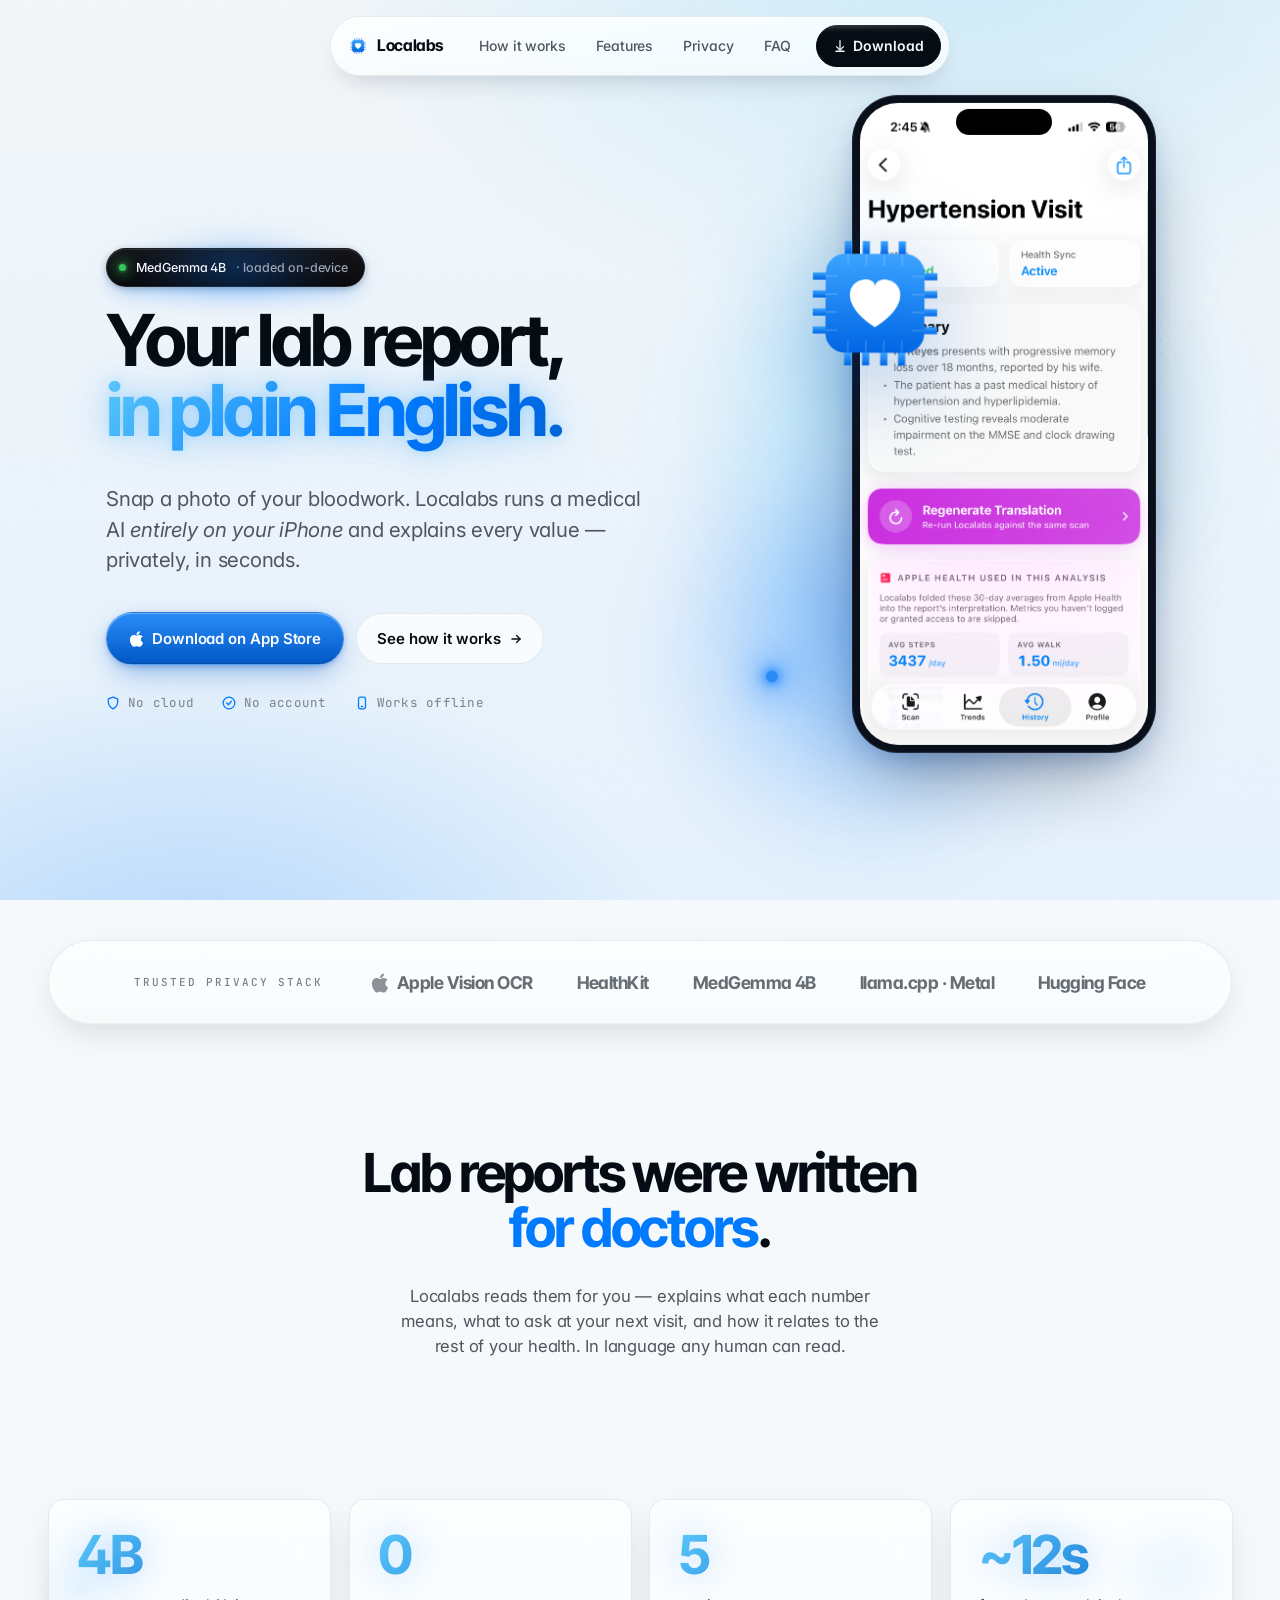
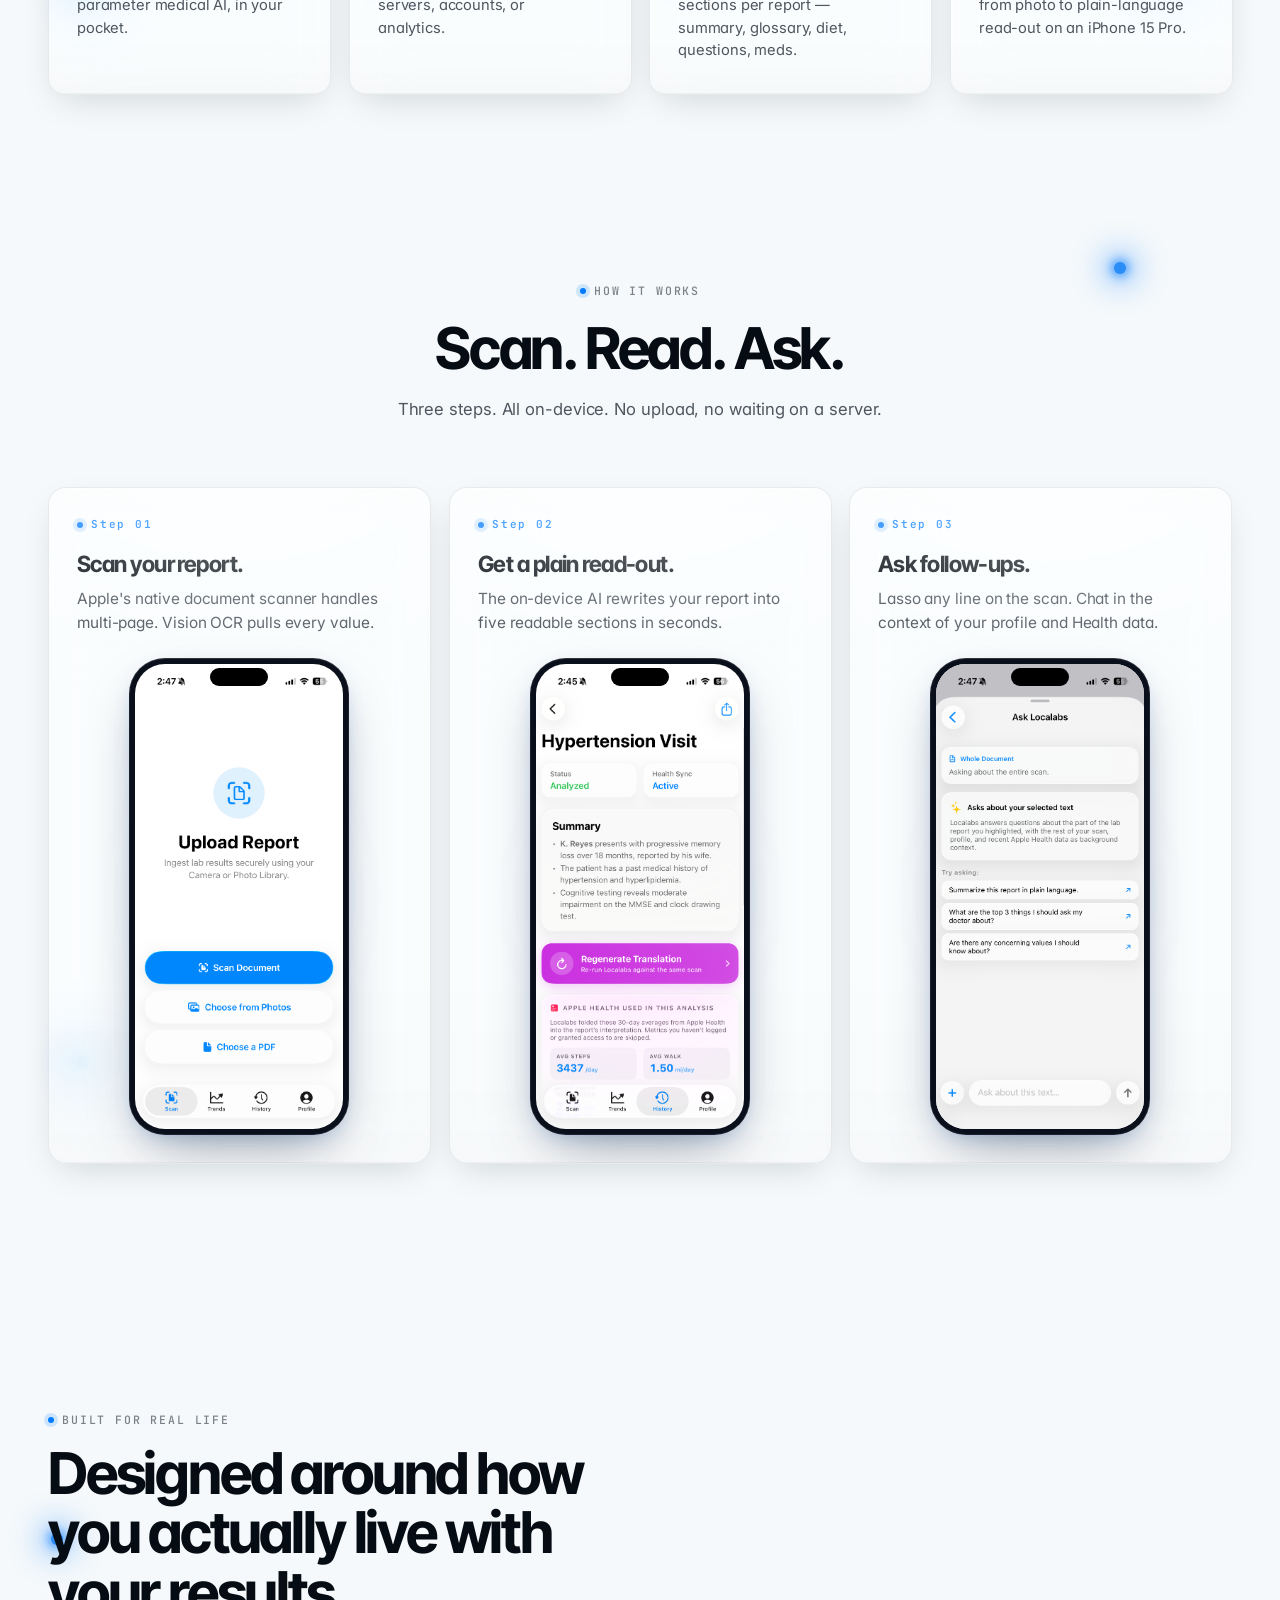
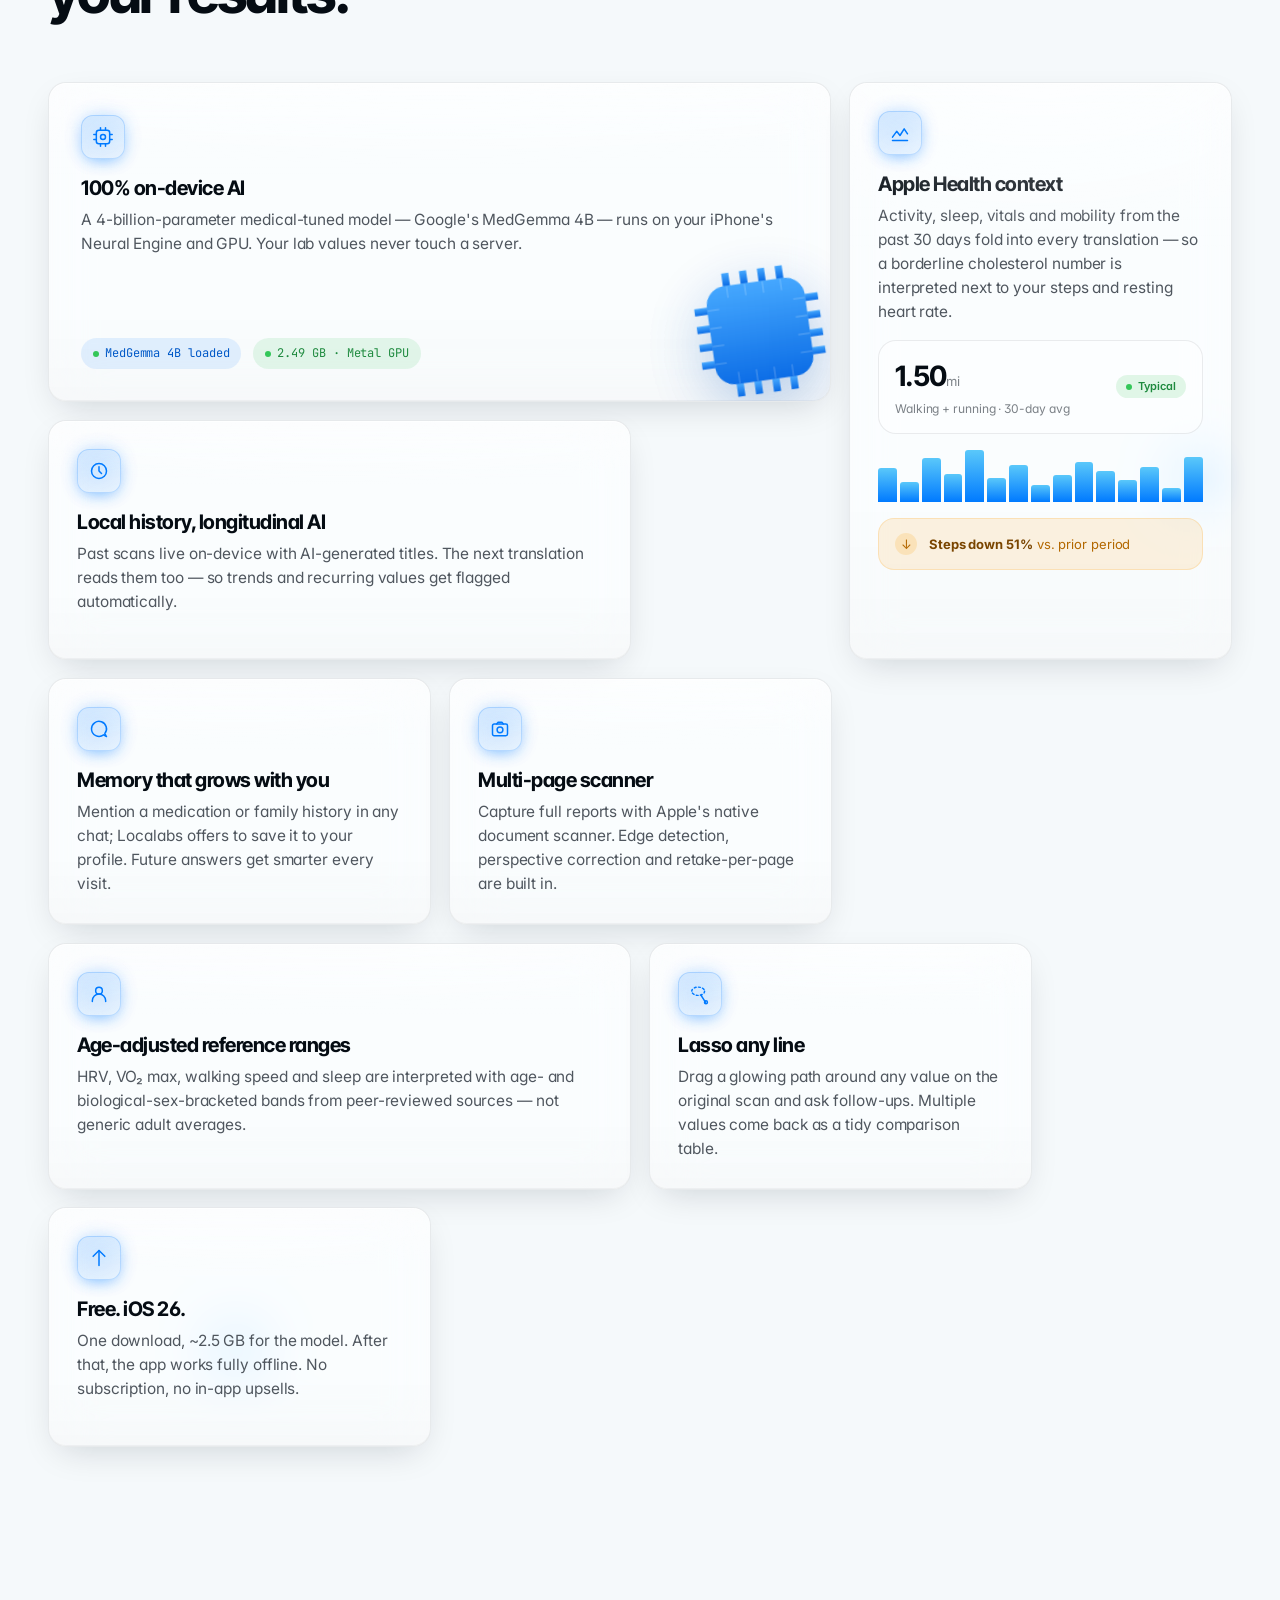
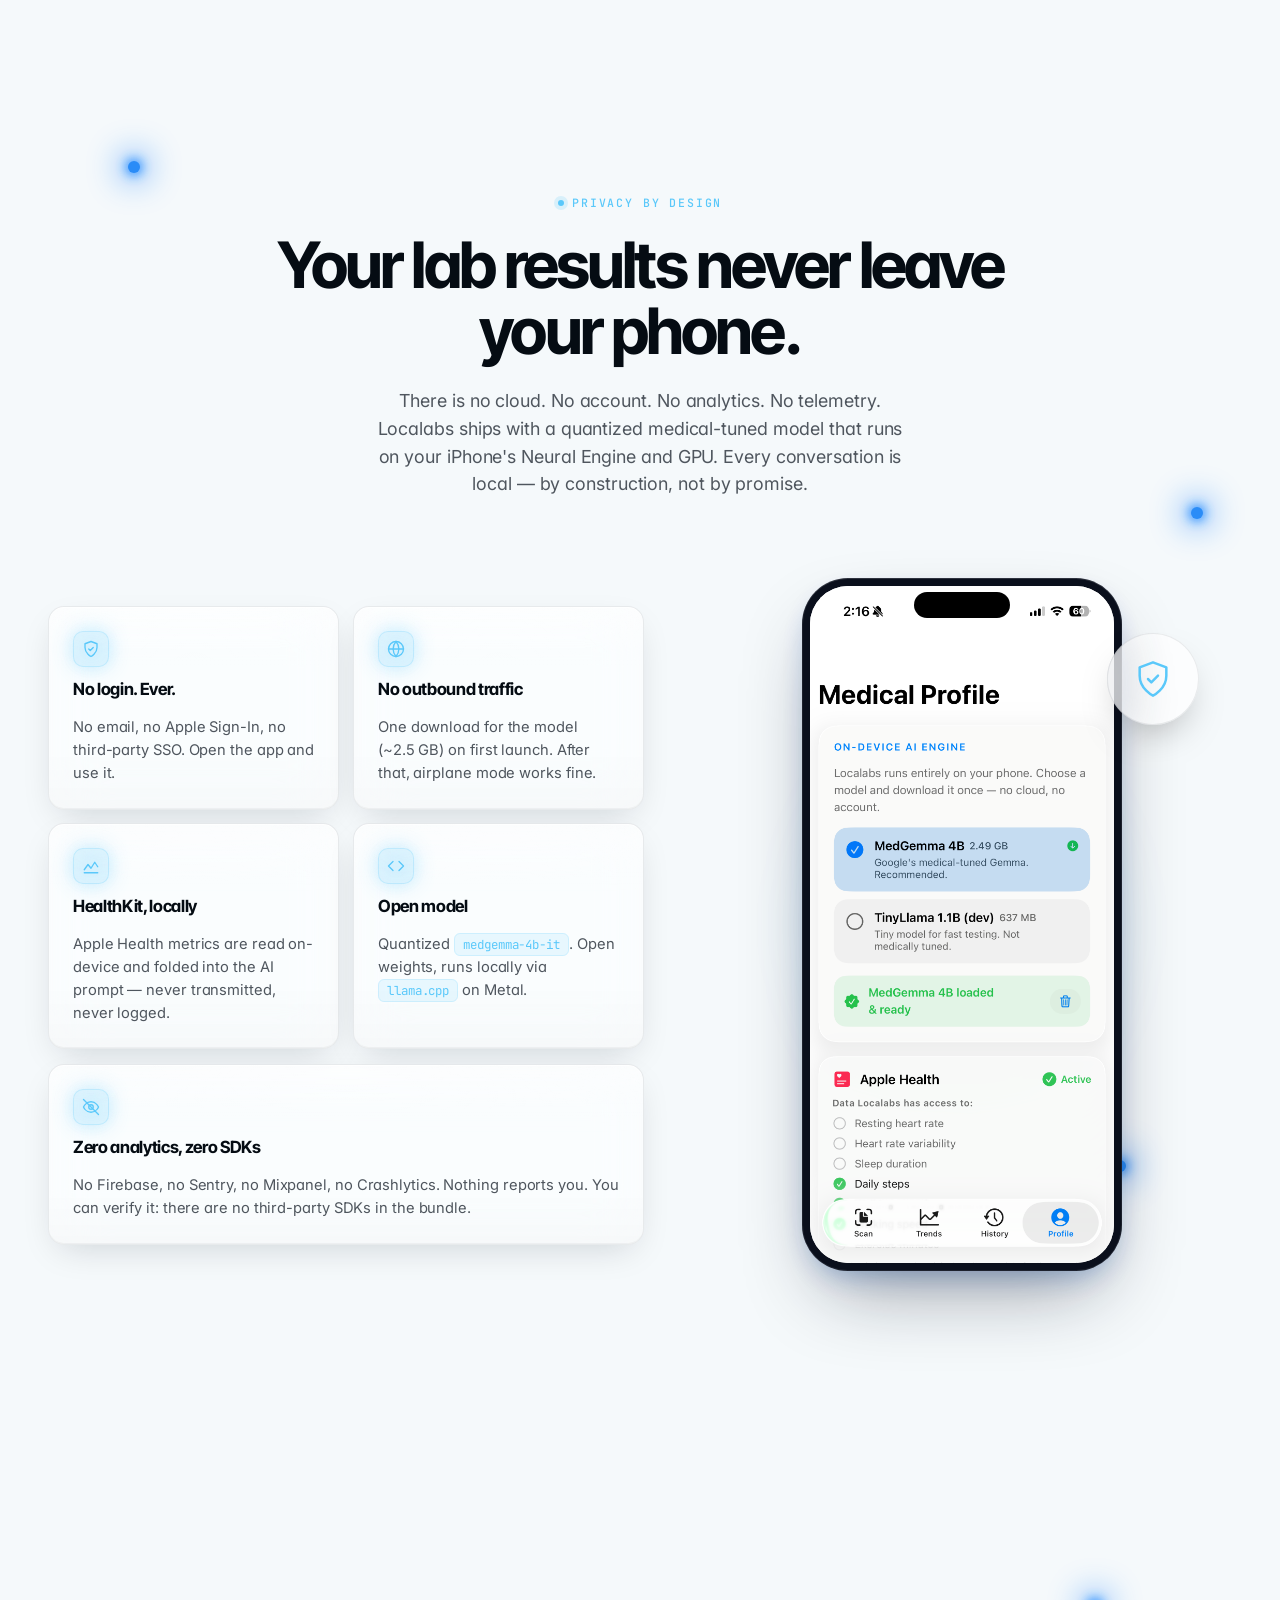
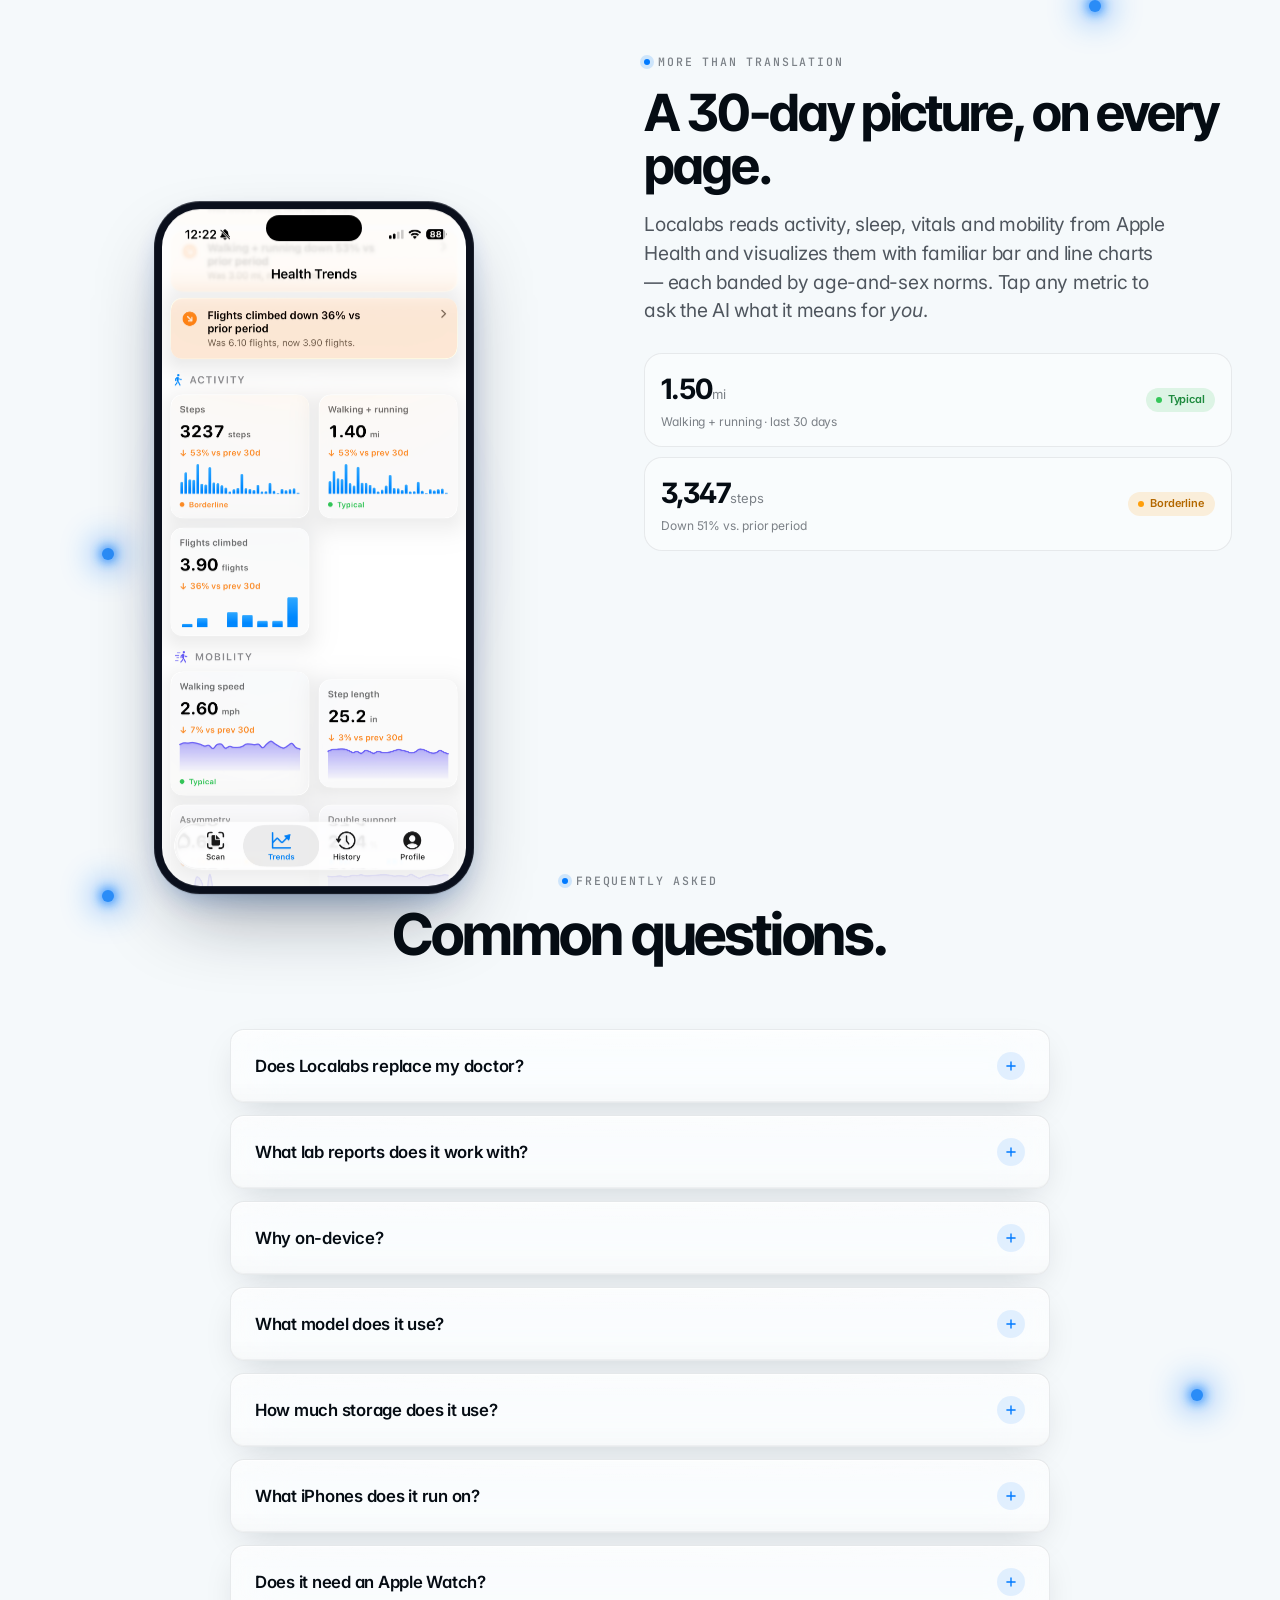
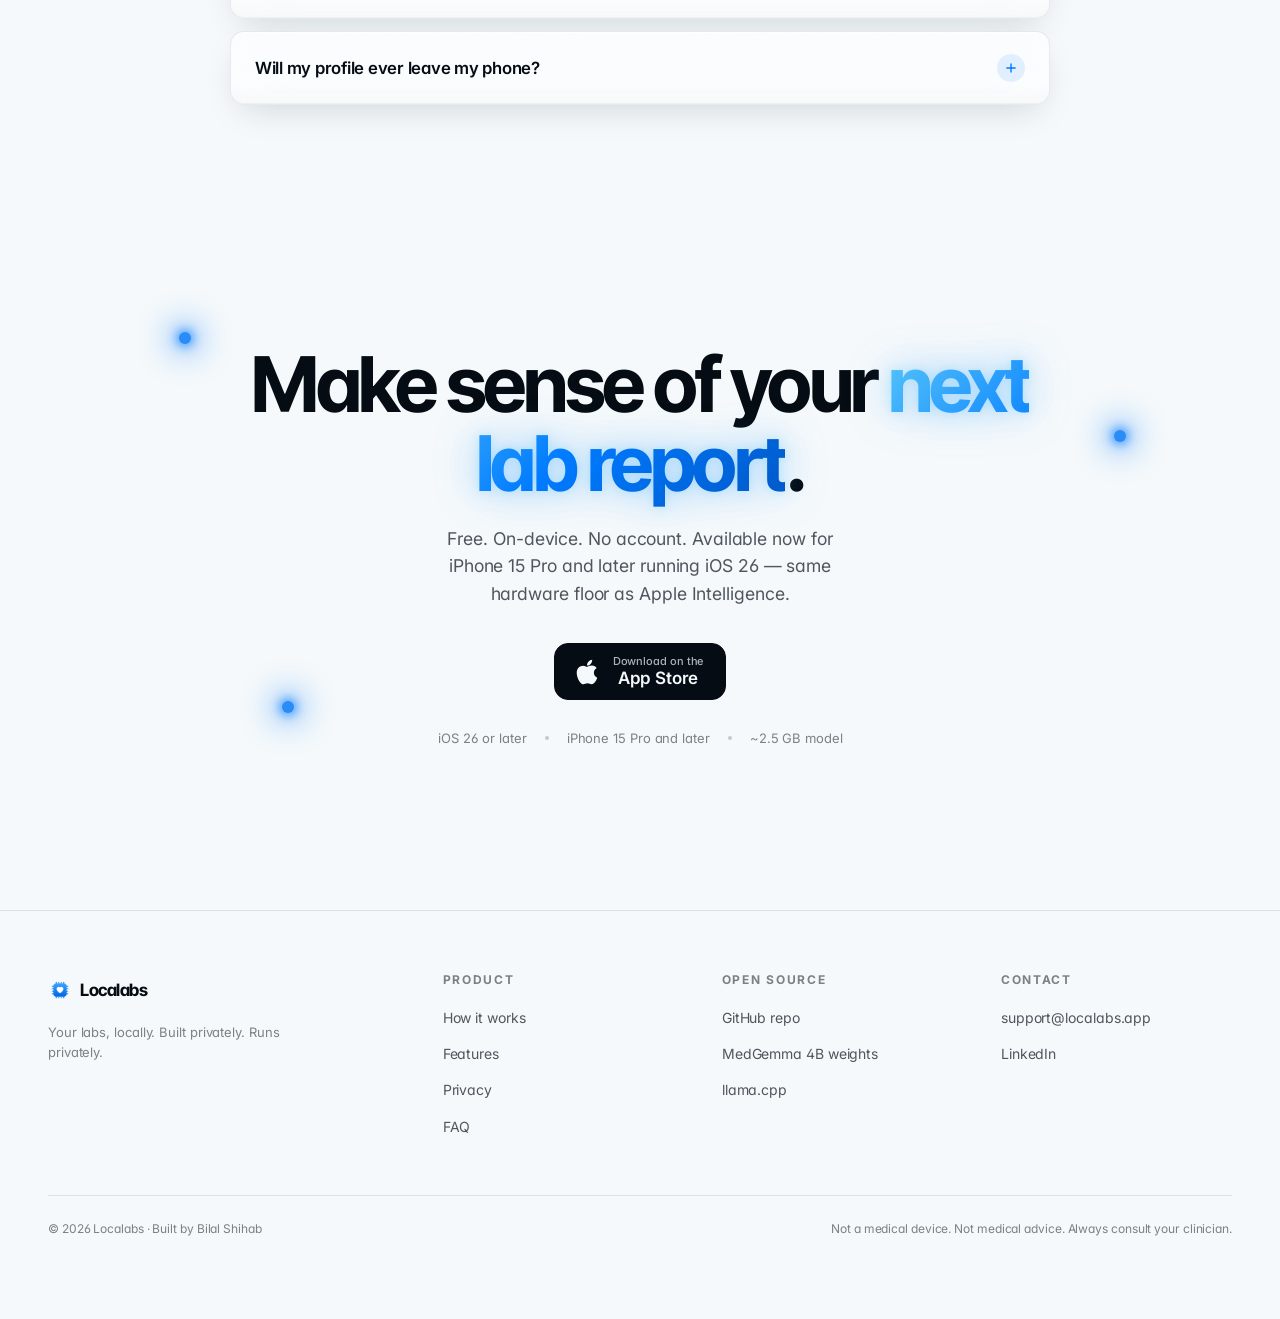
==== commit 0ee56c75: "chore: swap personal gmail for support@localabs.app iCloud+ custom-email-domain setup is live, so th" ====
--- a/index.html
+++ b/index.html
@@ -620,7 +620,7 @@
       <div>
         <h5>Contact</h5>
         <ul>
-          <li><a href="mailto:shihabbilal@gmail.com">shihabbilal@gmail.com</a></li>
+          <li><a href="mailto:support@localabs.app">support@localabs.app</a></li>
           <li><a href="https://linkedin.com/in/bilalshihab" target="_blank" rel="noopener noreferrer">LinkedIn</a></li>
         </ul>
       </div>
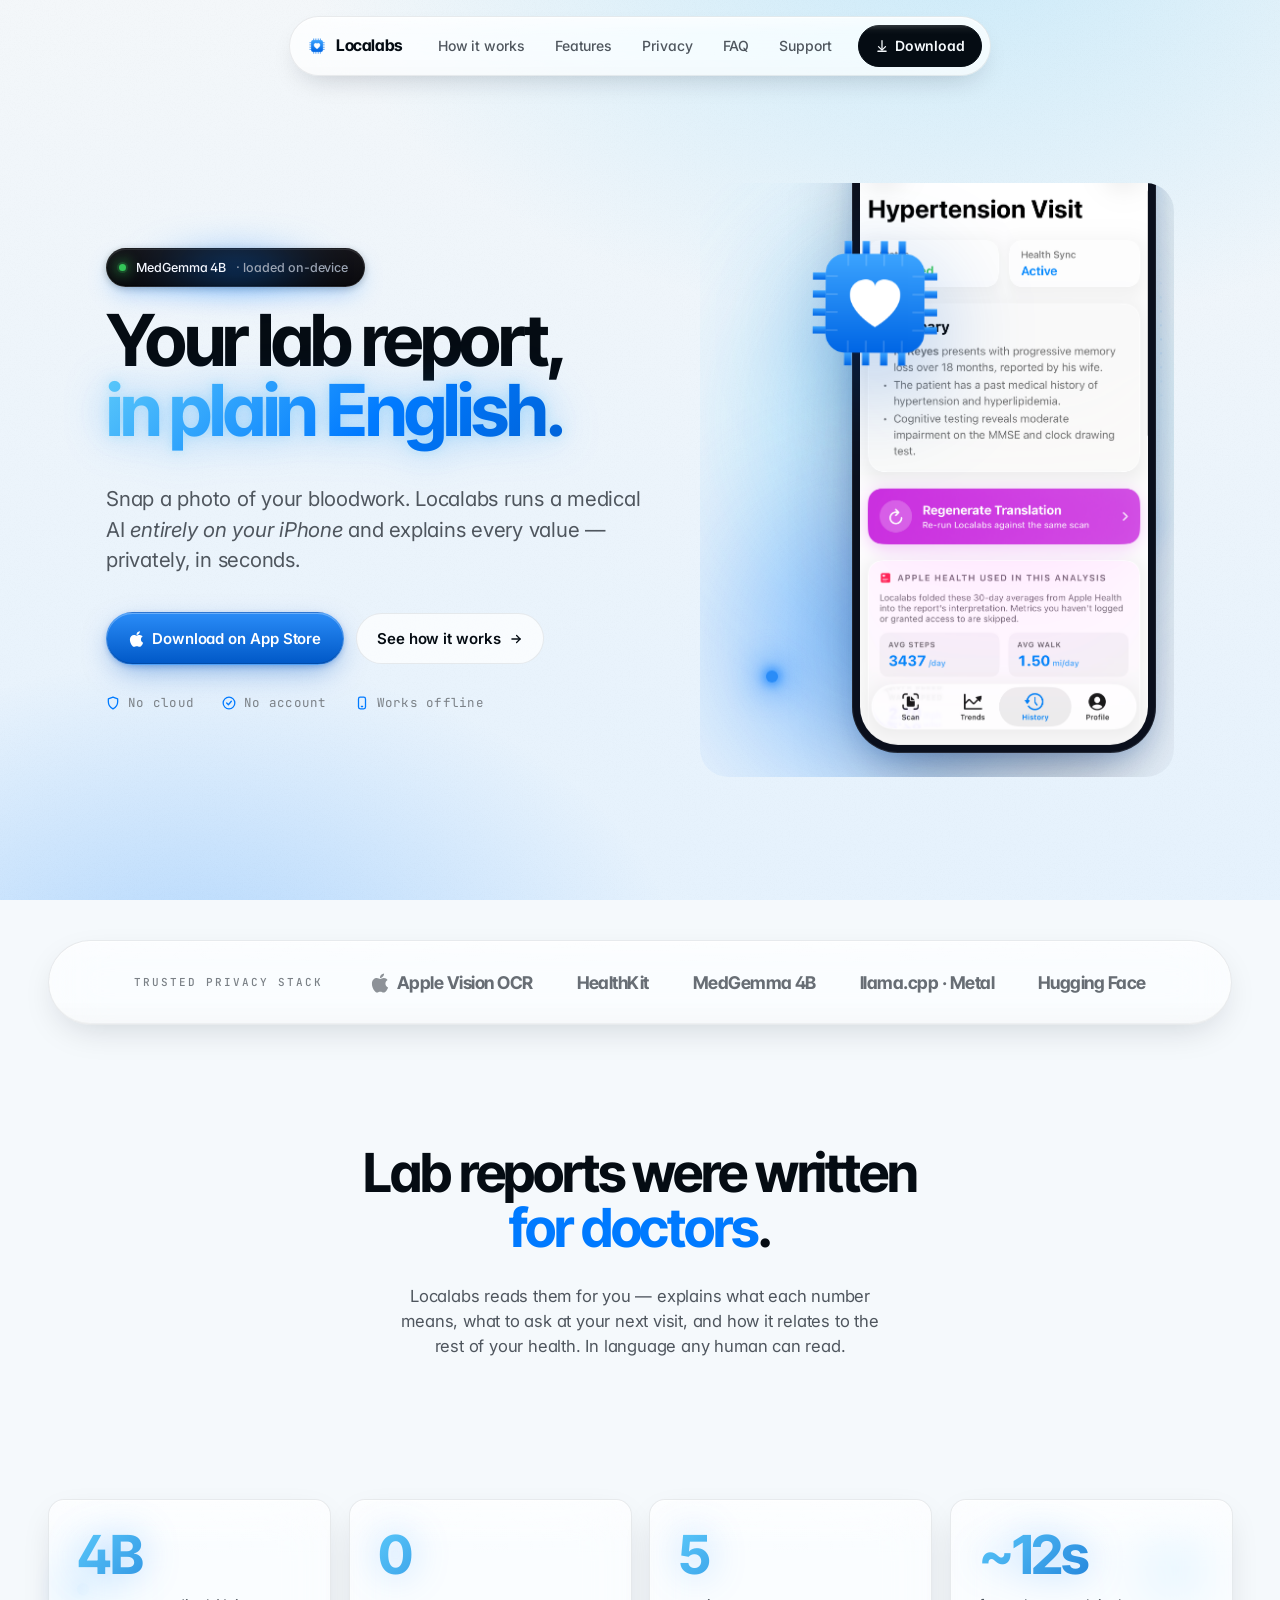
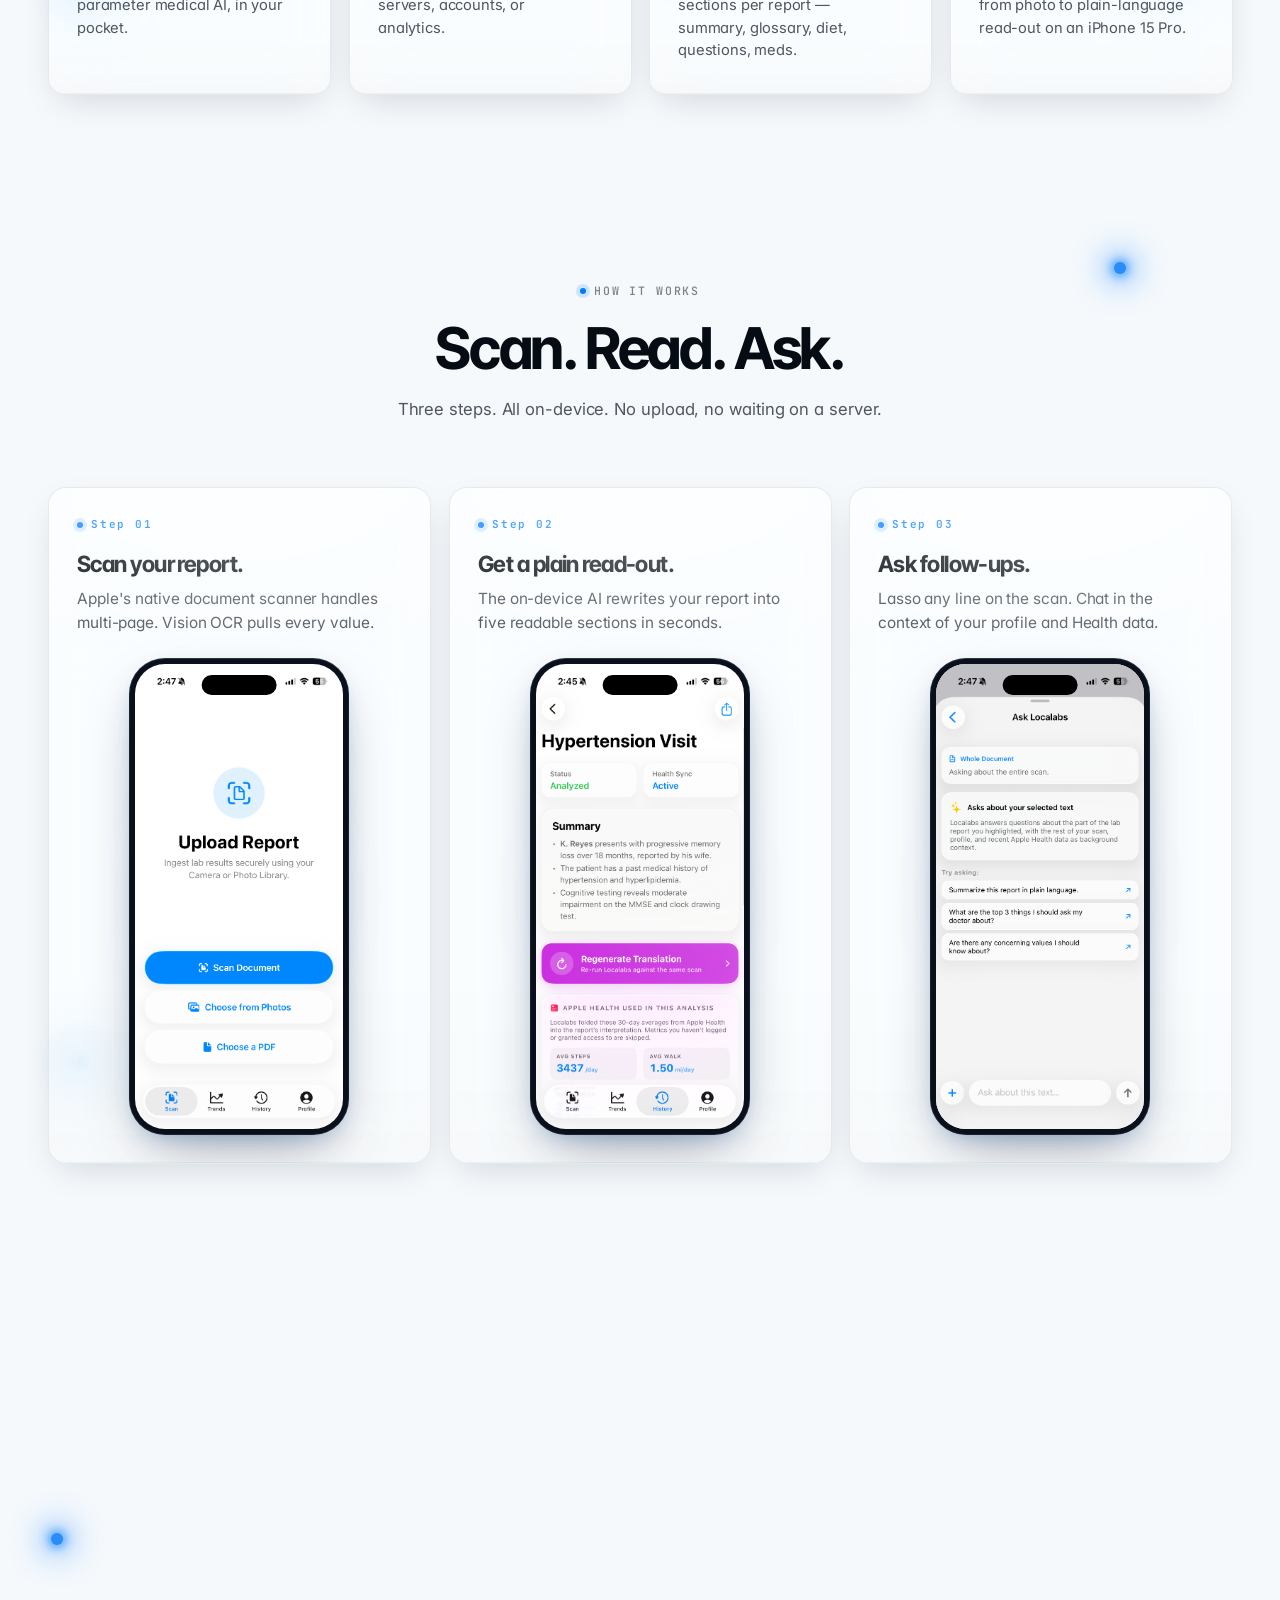
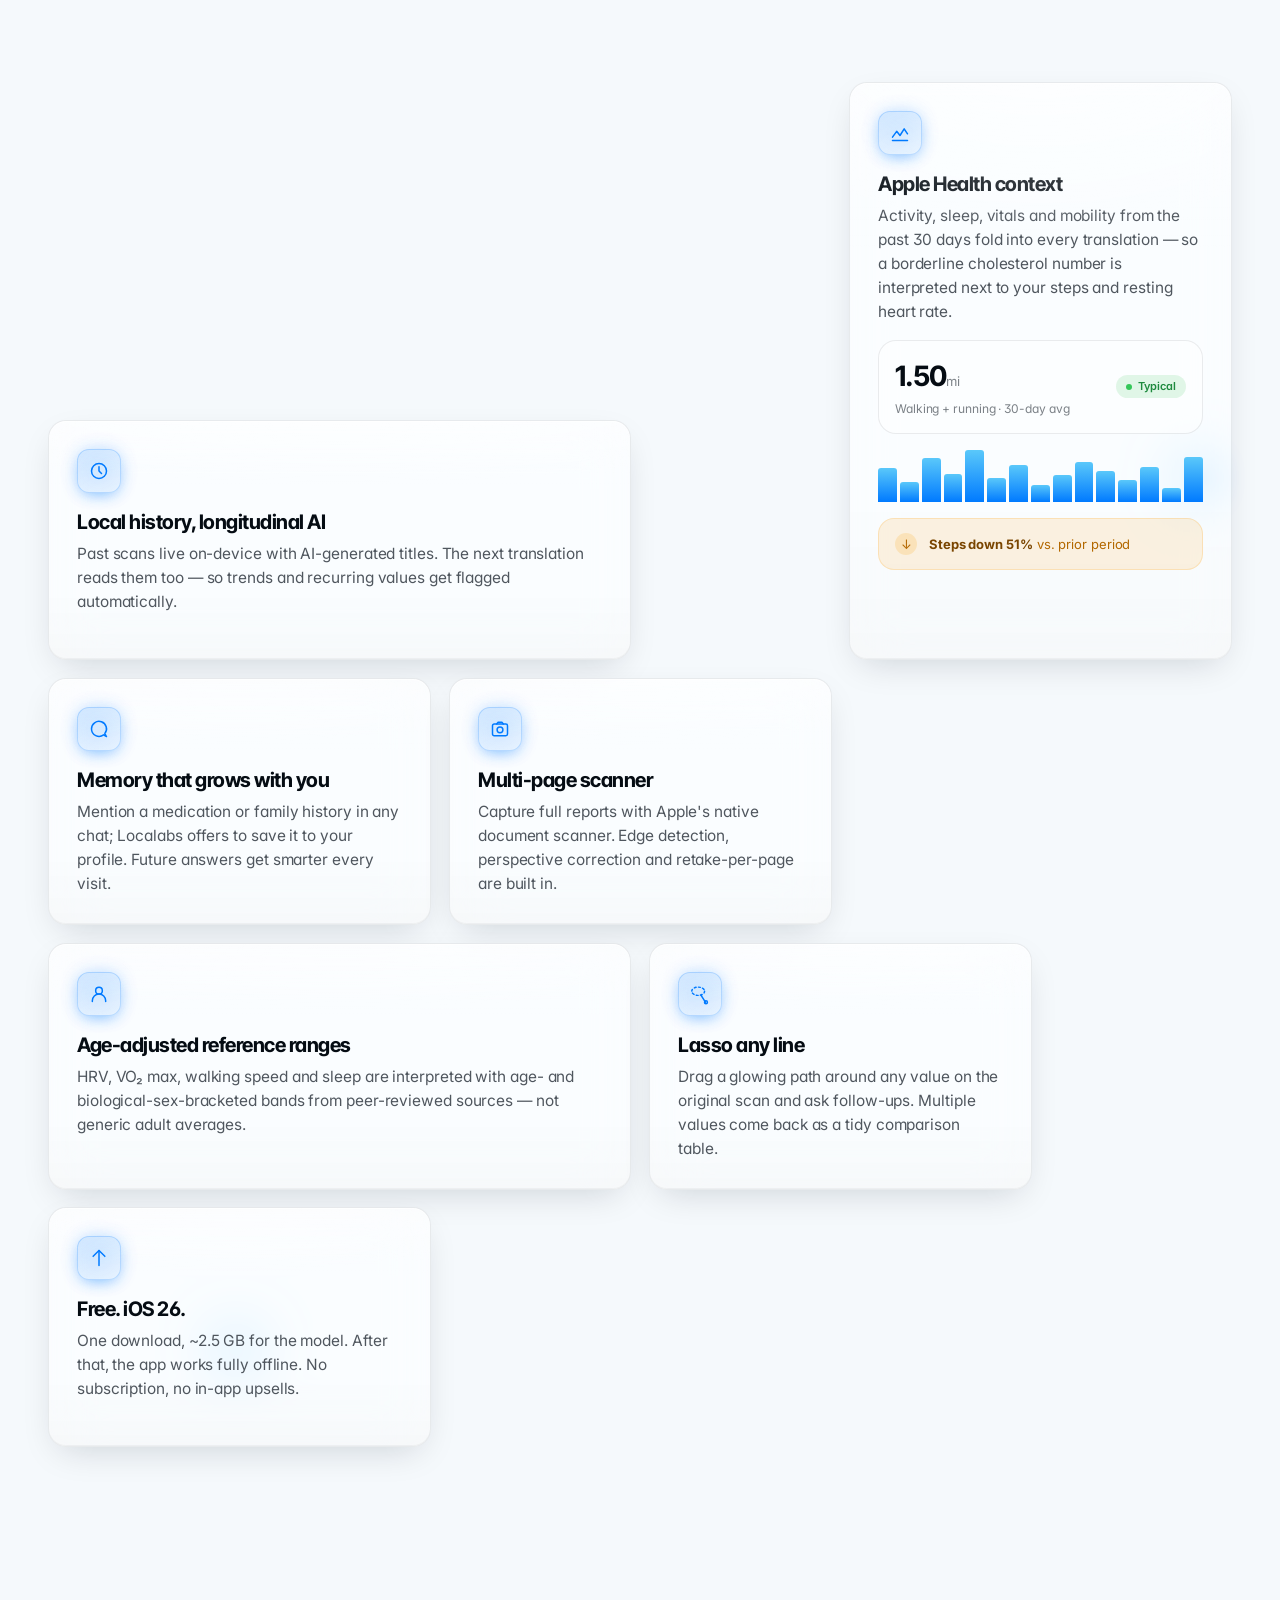
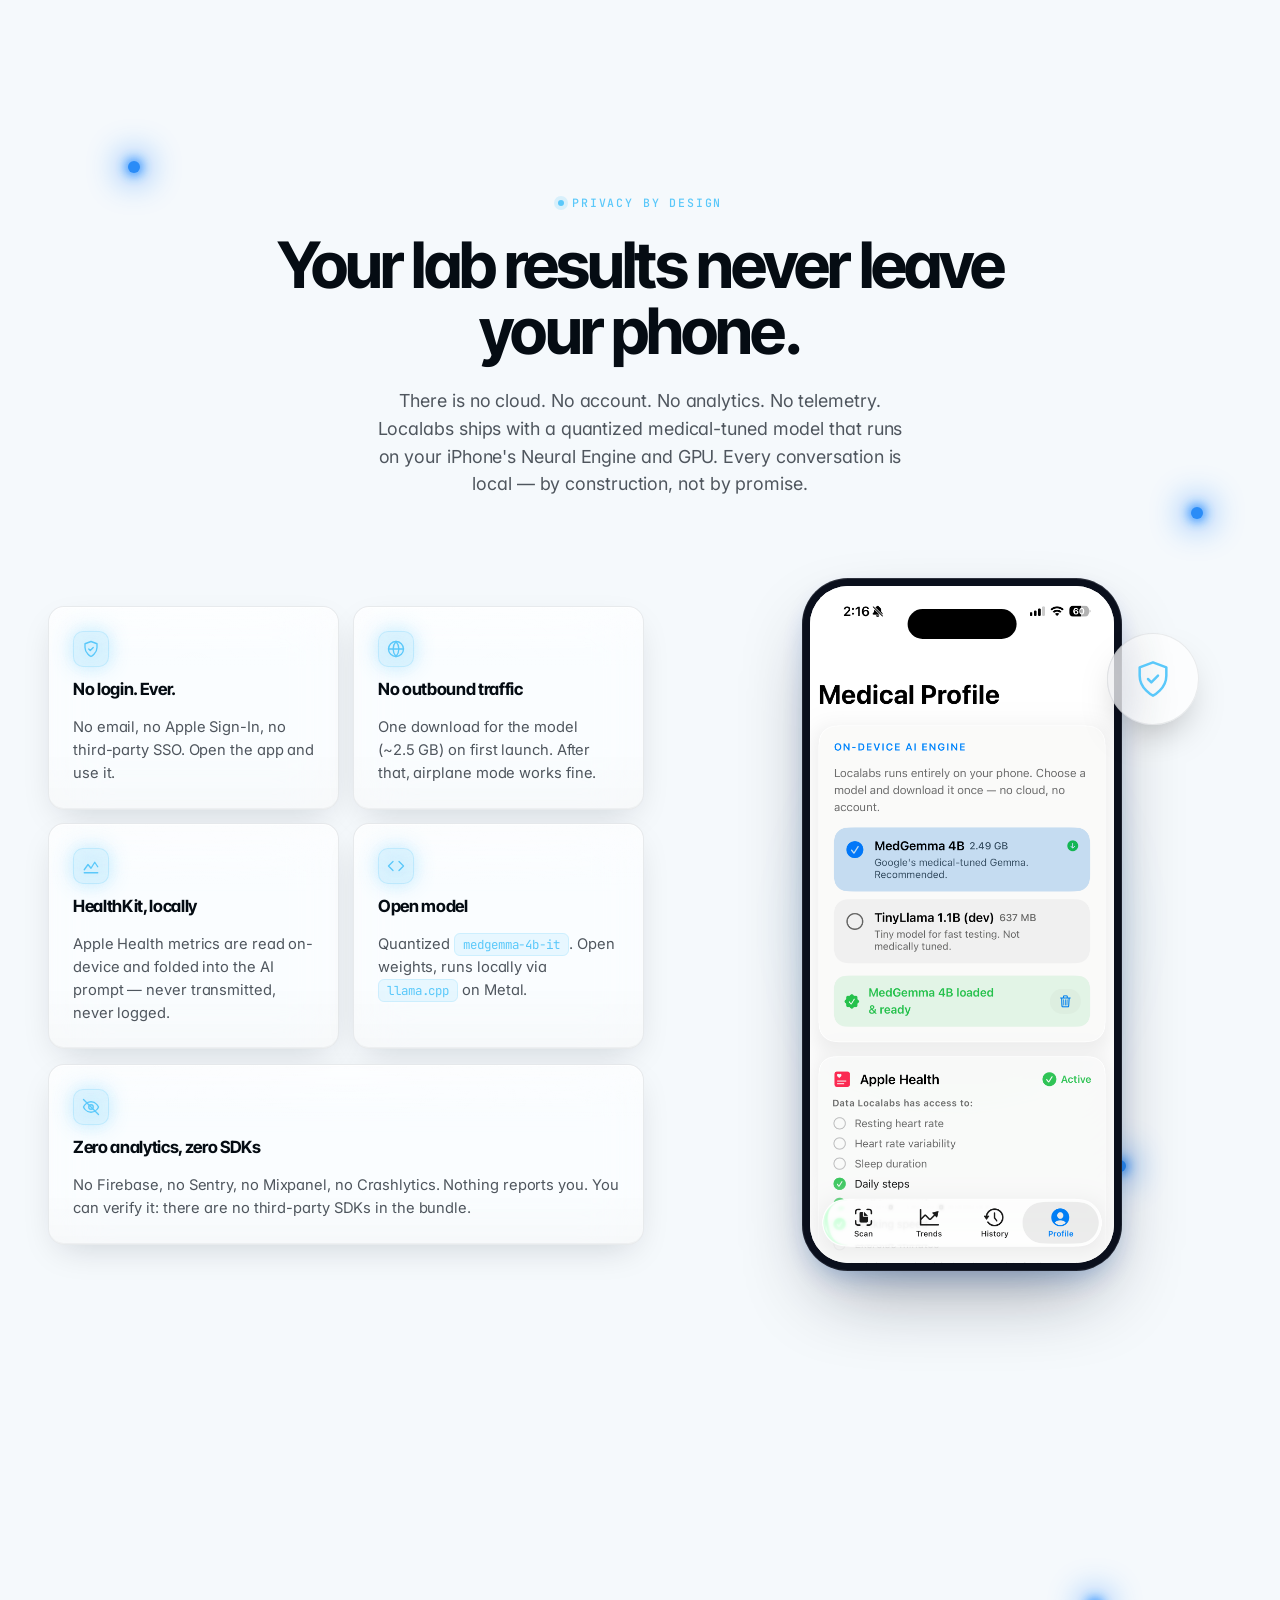
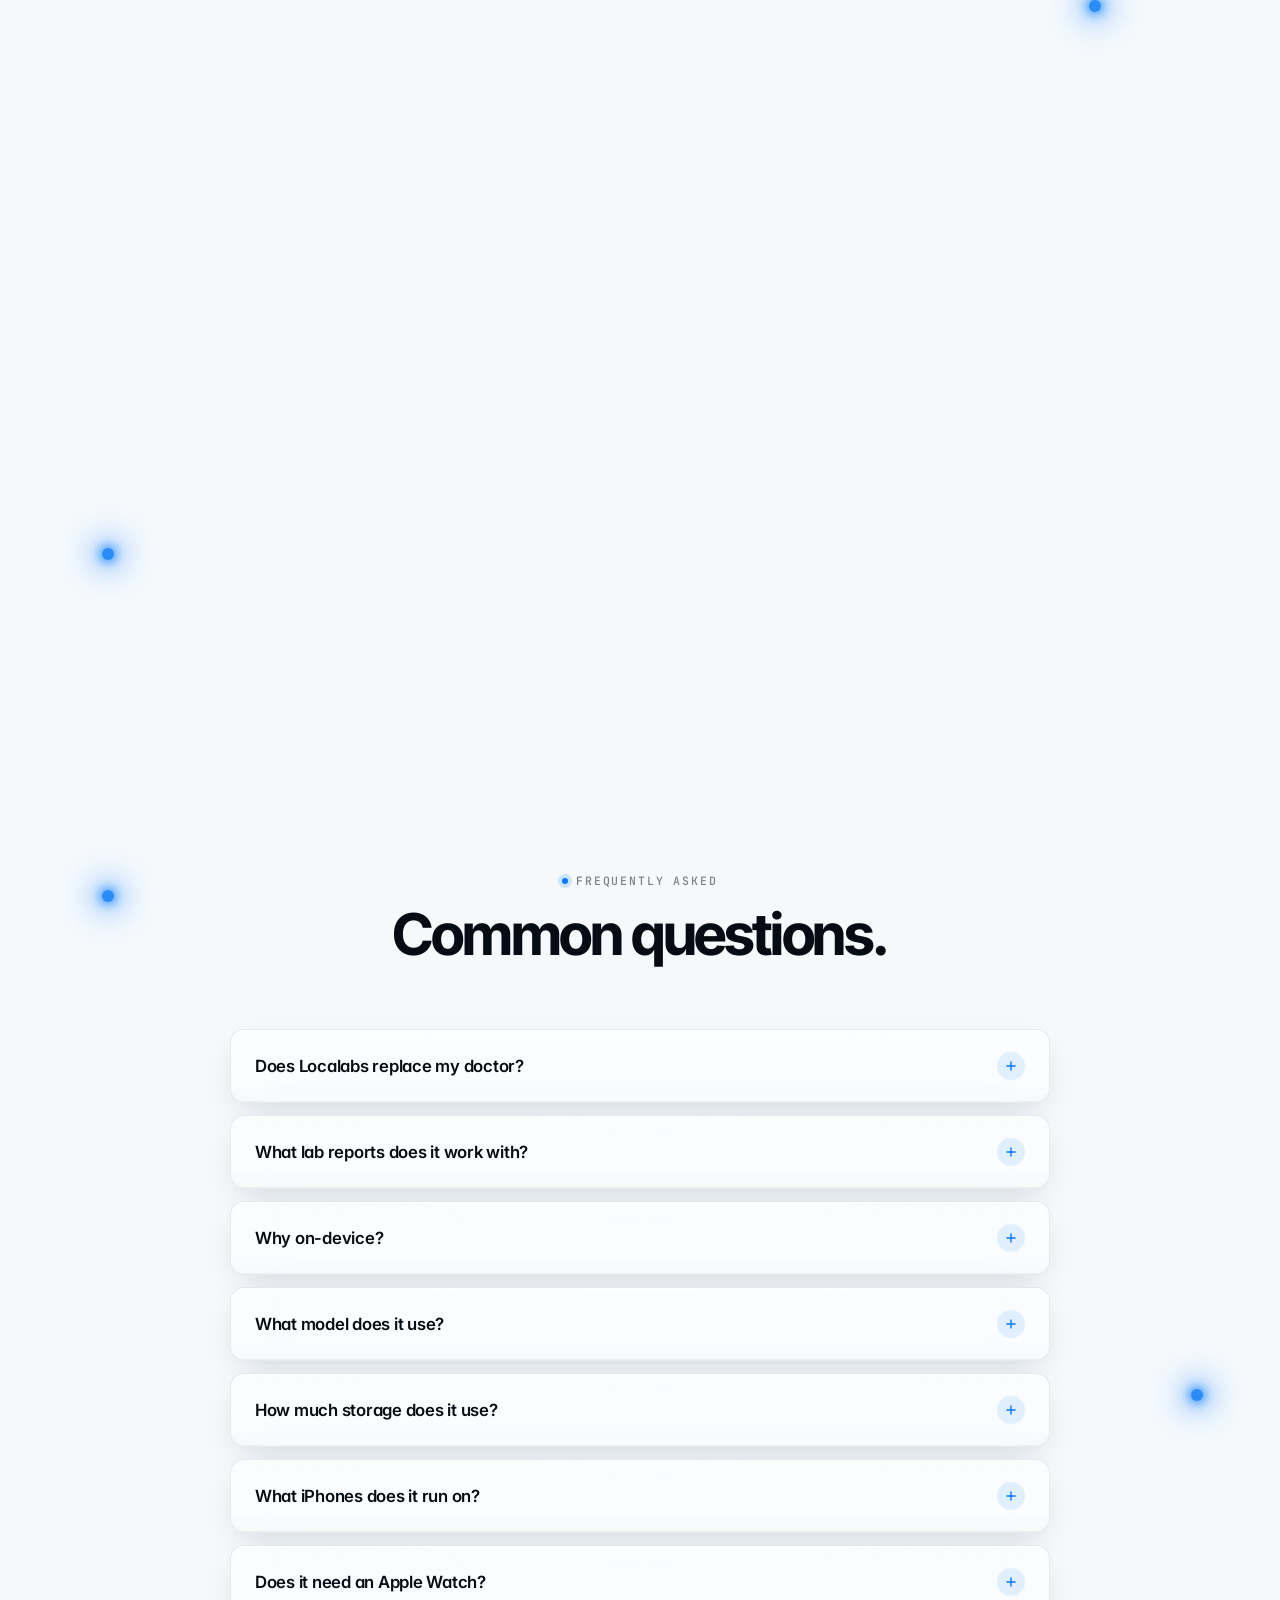
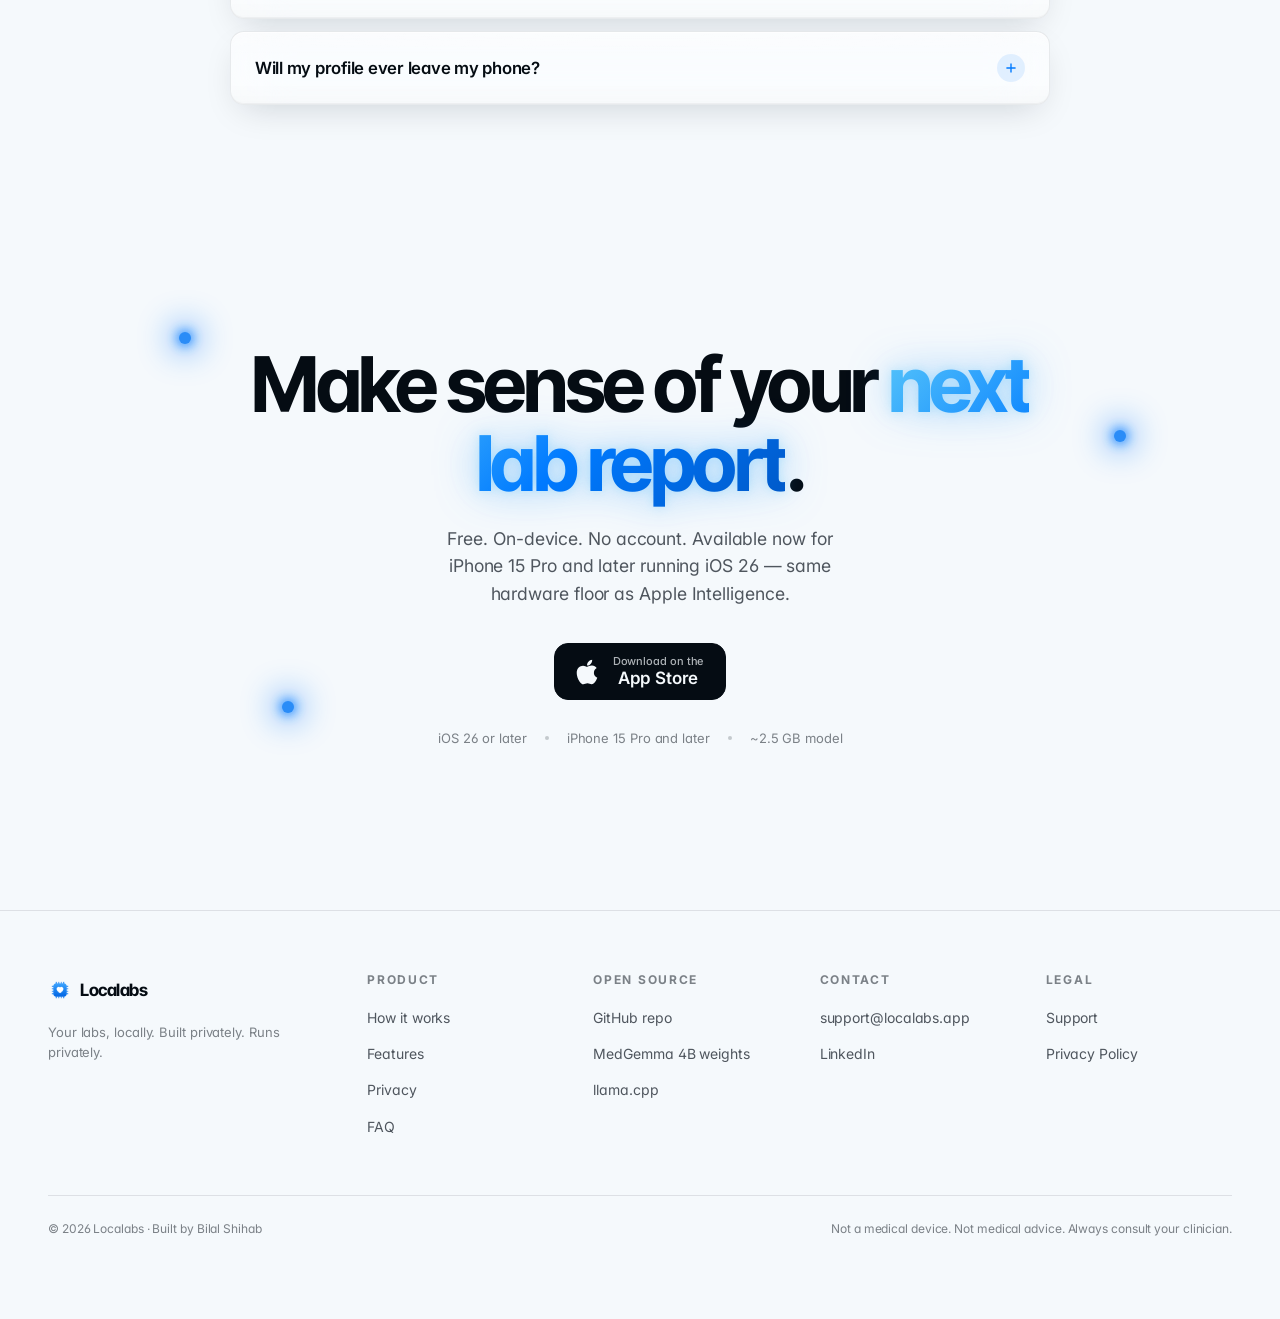
==== commit 04c9638a: "chore: surface /support and /privacy across the site Two visibility tweaks so reviewers, users, and " ====
--- a/index.html
+++ b/index.html
@@ -32,6 +32,7 @@
       <a href="#features">Features</a>
       <a href="#privacy">Privacy</a>
       <a href="#faq">FAQ</a>
+      <a href="/support/">Support</a>
     </div>
     <a href="#download" class="nav-cta">
       <svg width="14" height="14" viewBox="0 0 24 24" fill="none" stroke="currentColor" stroke-width="2.2" stroke-linecap="round" stroke-linejoin="round"><path d="M12 3v14"/><path d="M6 13l6 6 6-6"/><path d="M5 21h14"/></svg>
@@ -624,6 +625,13 @@
           <li><a href="https://linkedin.com/in/bilalshihab" target="_blank" rel="noopener noreferrer">LinkedIn</a></li>
         </ul>
       </div>
+      <div>
+        <h5>Legal</h5>
+        <ul>
+          <li><a href="/support/">Support</a></li>
+          <li><a href="/privacy/">Privacy Policy</a></li>
+        </ul>
+      </div>
     </div>
     <div class="footer-bottom">
       <span>© 2026 Localabs · Built by Bilal Shihab</span>
--- a/styles.css
+++ b/styles.css
@@ -44,6 +44,10 @@
   scroll-behavior: smooth;
   -webkit-text-size-adjust: 100%;
   background: var(--bg);
+  /* Mirror body's horizontal clip on <html> too — without this, parallax
+     transforms and orb / drop-shadow bleed can push the document wider
+     than the viewport on iOS Safari, producing a phantom side-scroll. */
+  overflow-x: clip;
 }
 
 body {
@@ -313,6 +317,13 @@
 @media (max-width: 720px) {
   .nav-links { display: none; }
   .nav { padding-left: 12px; }
+  /* Mobile backdrops can be visually busy (orbs, halos, gradients)
+     showing through the nav's translucent pill — bump the tint
+     opacity so the pill reliably reads as a separate layer above
+     the content. */
+  .nav {
+    background: rgba(var(--glass-tint), calc(var(--glass-tint-alpha) + 0.32));
+  }
 }
 
 /* ============================================================
@@ -407,6 +418,11 @@
   position: relative;
   aspect-ratio: 4/5;
   min-height: 560px;
+  /* Clip the orbs / chip drop-shadow so they can't bleed past the
+     hero's column on narrow screens (was causing horizontal scroll
+     + visual overlap with the fixed nav). */
+  overflow: clip;
+  border-radius: 28px;
 }
 
 .orb {
@@ -484,8 +500,14 @@
 }
 .phone .notch {
   position: absolute;
-  top: 14px; left: 50%; transform: translateX(-50%);
-  width: 96px; height: 26px; border-radius: 999px;
+  top: 4.5%; left: 50%; transform: translateX(-50%);
+  /* Was 96×26px fixed — meant the notch looked like a regular notch
+     at the 280px hero phone but ballooned to nearly half the phone
+     width when the phone scaled down on mobile. Sizing it by % of the
+     phone keeps the dynamic-island proportion consistent at every
+     breakpoint. */
+  width: 34%; aspect-ratio: 3.7 / 1;
+  border-radius: 999px;
   background: #000; z-index: 4;
 }
 .phone-screen {
@@ -522,9 +544,9 @@
 .phone-sm::before { border-radius: 36px; }
 .phone-sm .phone-screen { border-radius: 30px; }
 .phone-sm .notch {
-  top: 10px;
-  width: 58px; height: 18px;
-  border-radius: 999px;
+  /* Inherit percentage sizing from .phone .notch — only override the
+     top offset so the smaller bezel still looks proportional. */
+  top: 3.5%;
 }
 
 @keyframes floaty-phone {
@@ -800,6 +822,10 @@
 .privacy {
   padding: 200px 0 160px;
   position: relative;
+  /* Float-sparks + shield + privacy-visual halo all use absolute
+     positioning — keep them inside the section so they can't
+     visually overlap the fixed nav on short mobile viewports. */
+  overflow: clip;
 }
 .privacy .intro {
   text-align: center;
@@ -915,6 +941,9 @@
 
 .trends {
   padding: 120px 0;
+  /* Halo + parallax-translated phone column can bleed sideways on
+     narrow screens — clip here too. */
+  overflow: clip;
 }
 .trends-grid {
   display: grid; grid-template-columns: 0.95fr 1.05fr; gap: 64px; align-items: center;
@@ -1049,7 +1078,8 @@
   border-top: 1px solid var(--hairline);
 }
 .footer-inner {
-  display: grid; grid-template-columns: 1.2fr 0.8fr 0.8fr 0.8fr; gap: 48px;
+  /* 5 columns: brand-block · Product · Open source · Contact · Legal */
+  display: grid; grid-template-columns: 1.2fr 0.8fr 0.8fr 0.8fr 0.8fr; gap: 40px;
 }
 .footer h5 {
   font-size: 12px; letter-spacing: 0.14em; text-transform: uppercase;
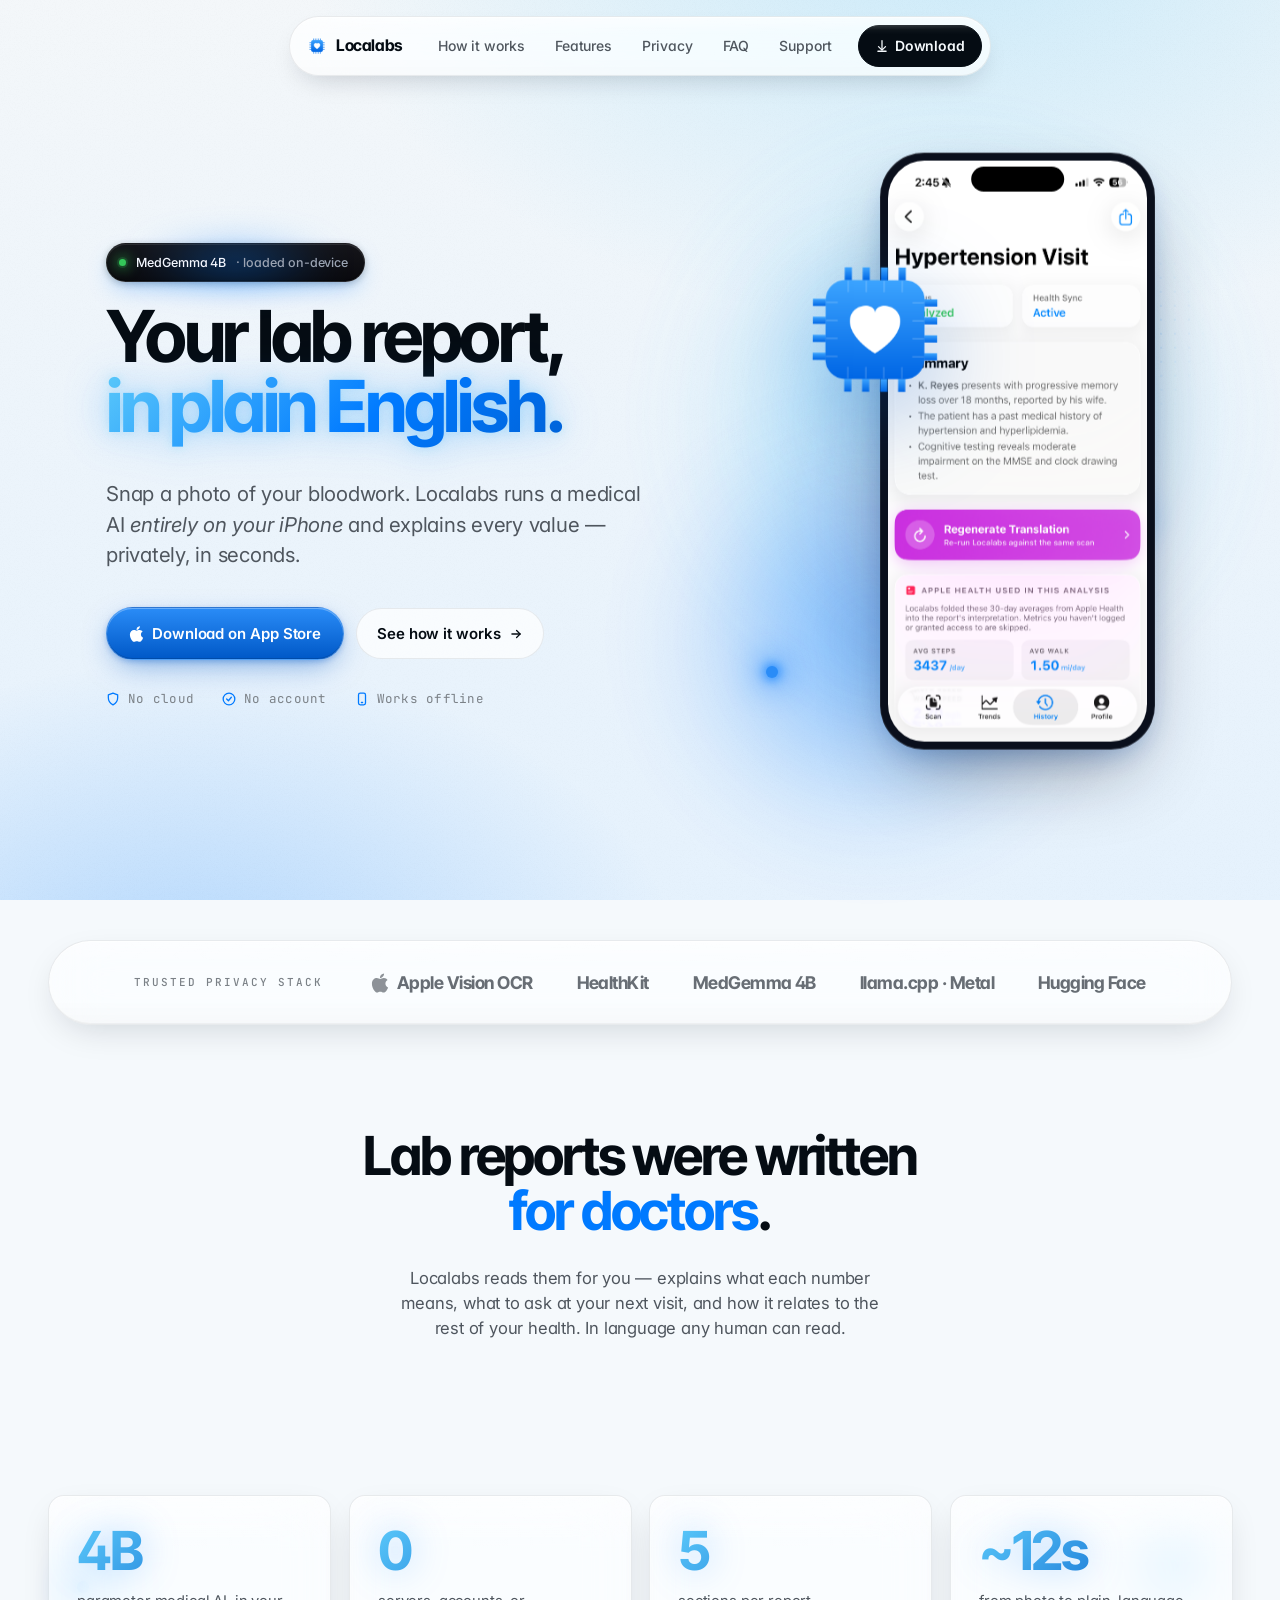
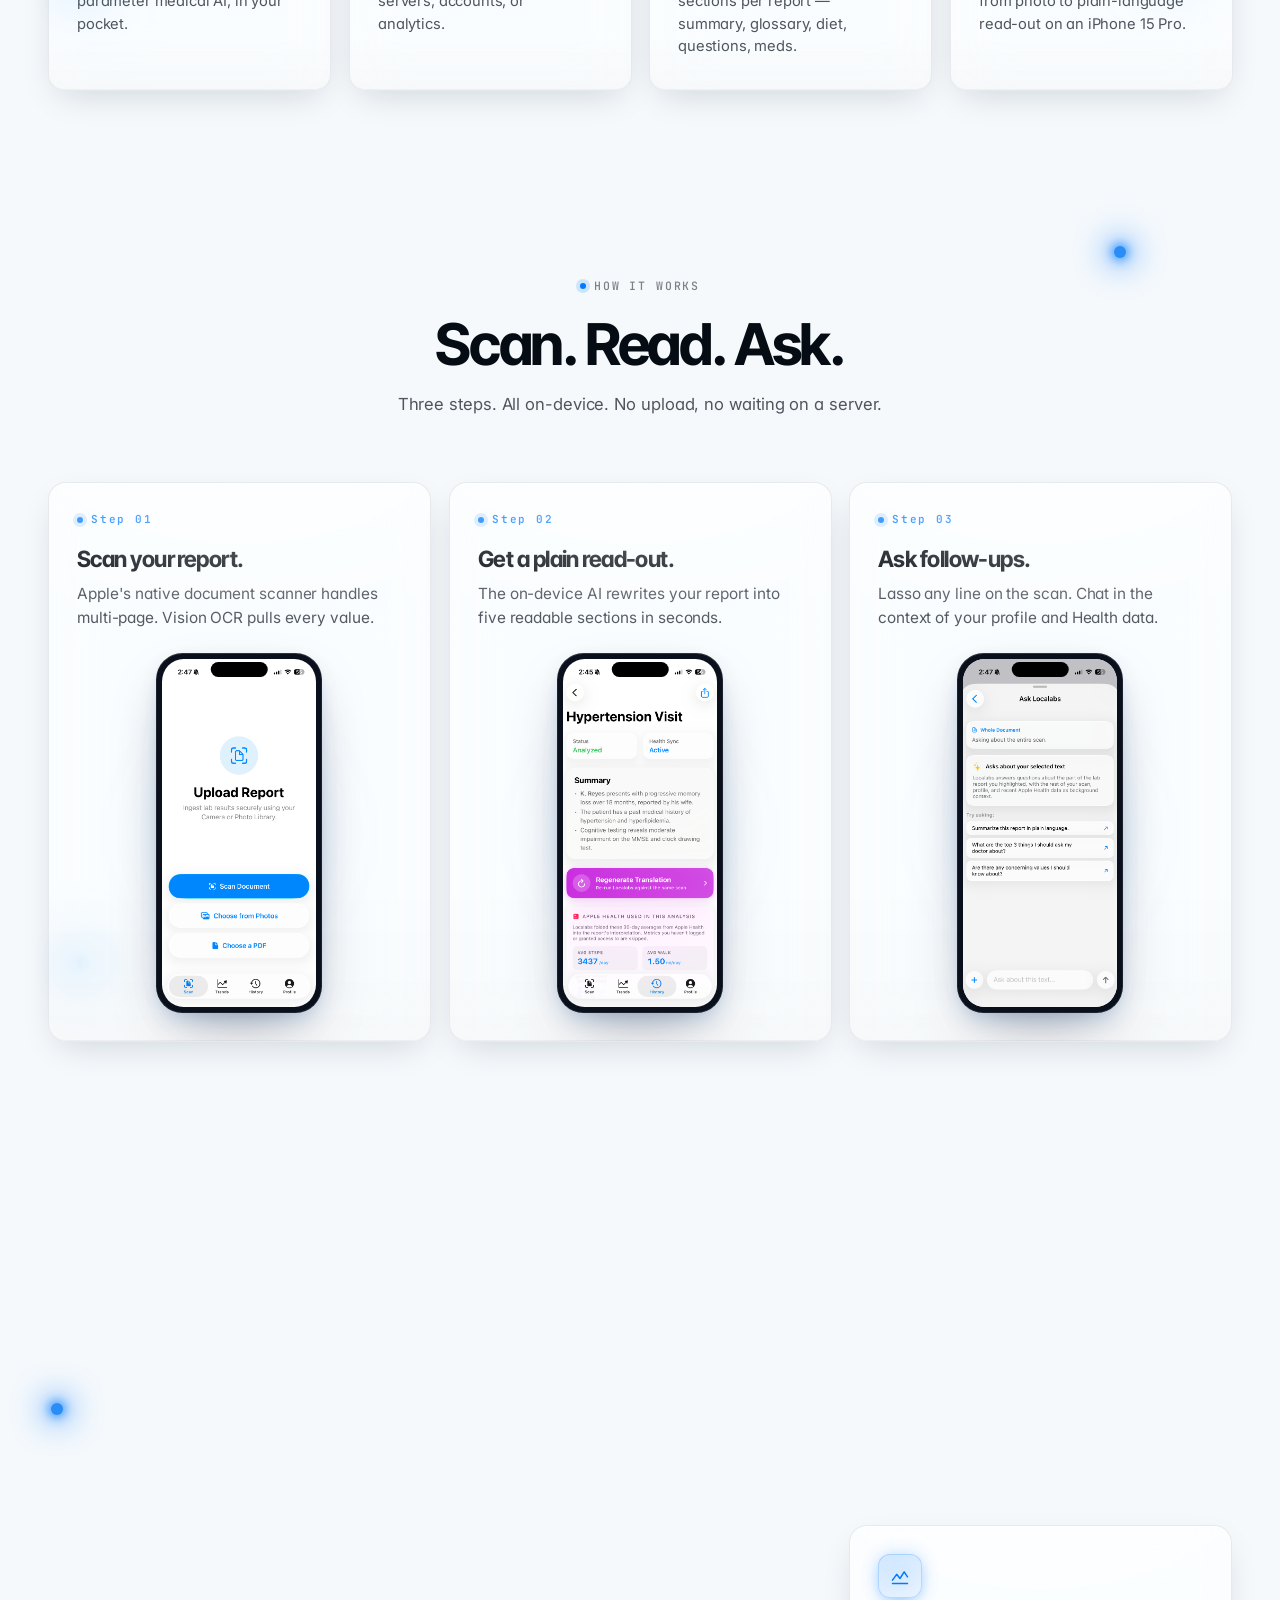
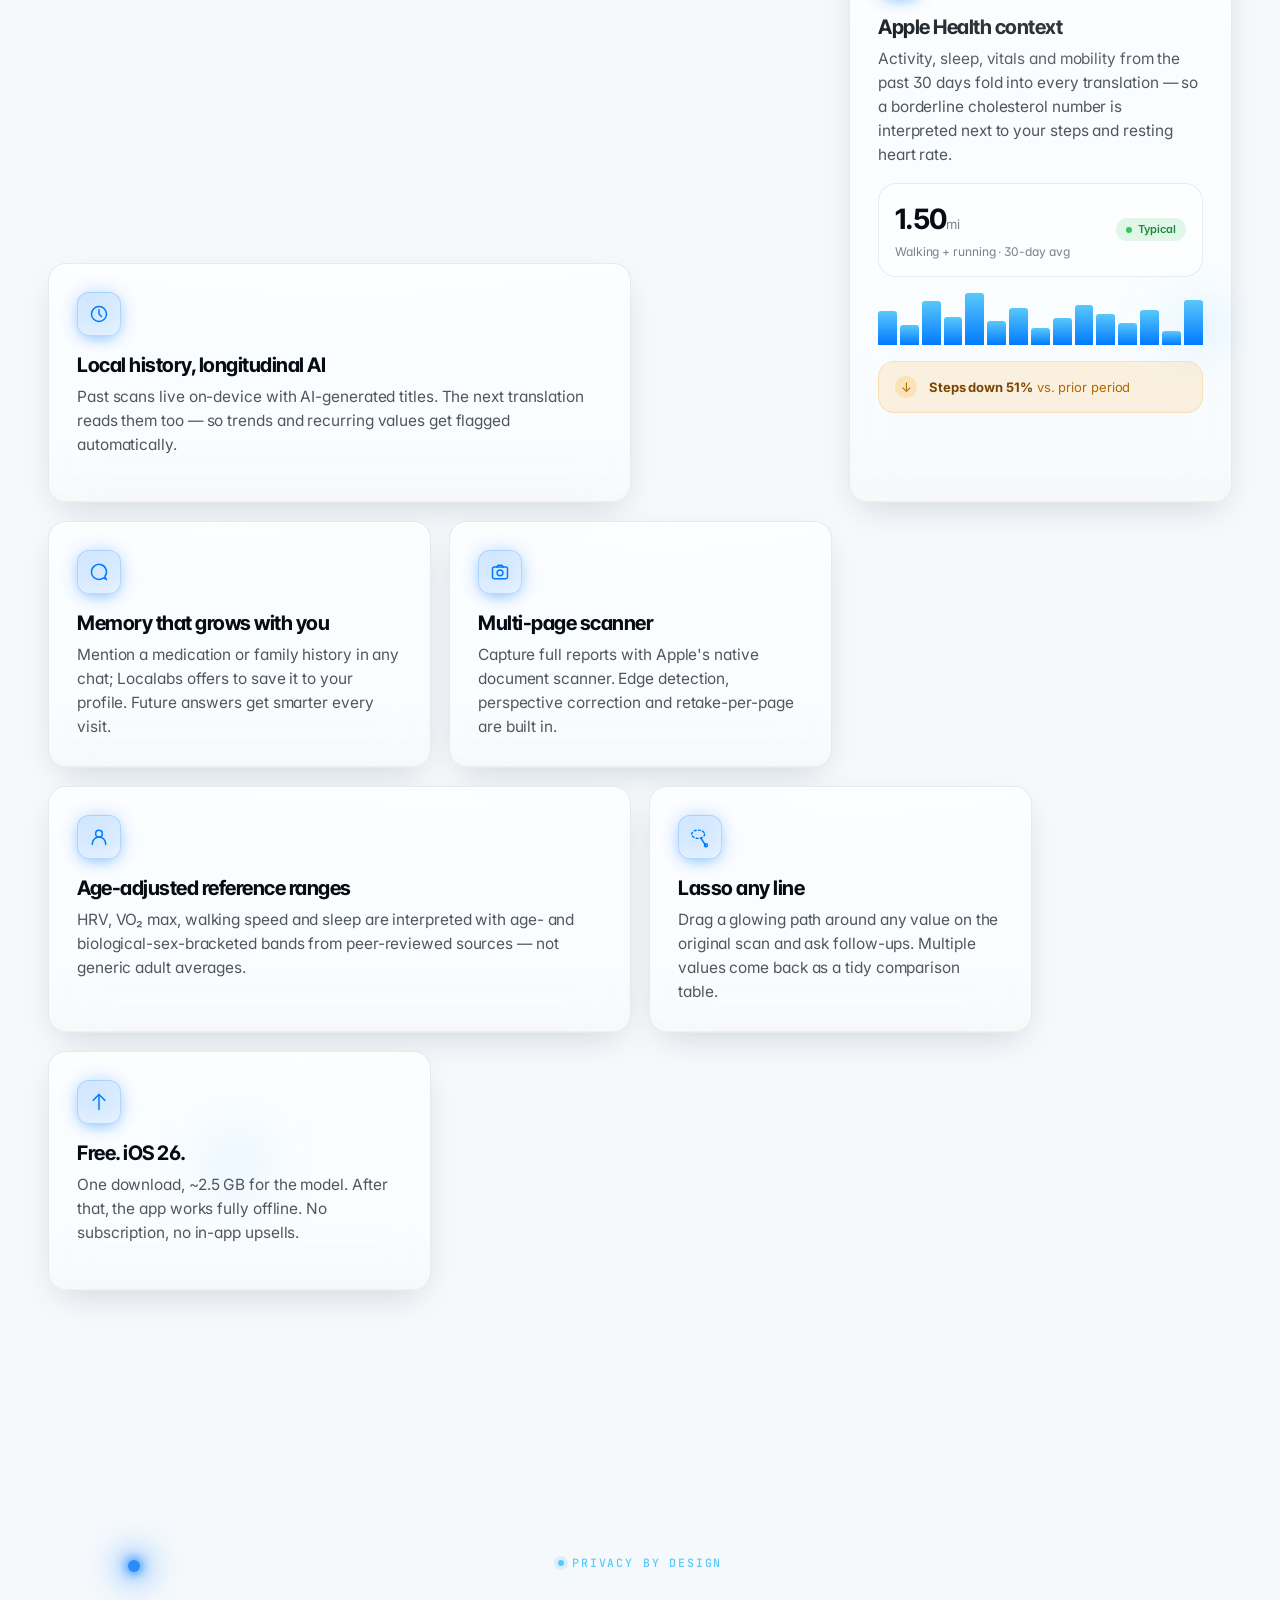
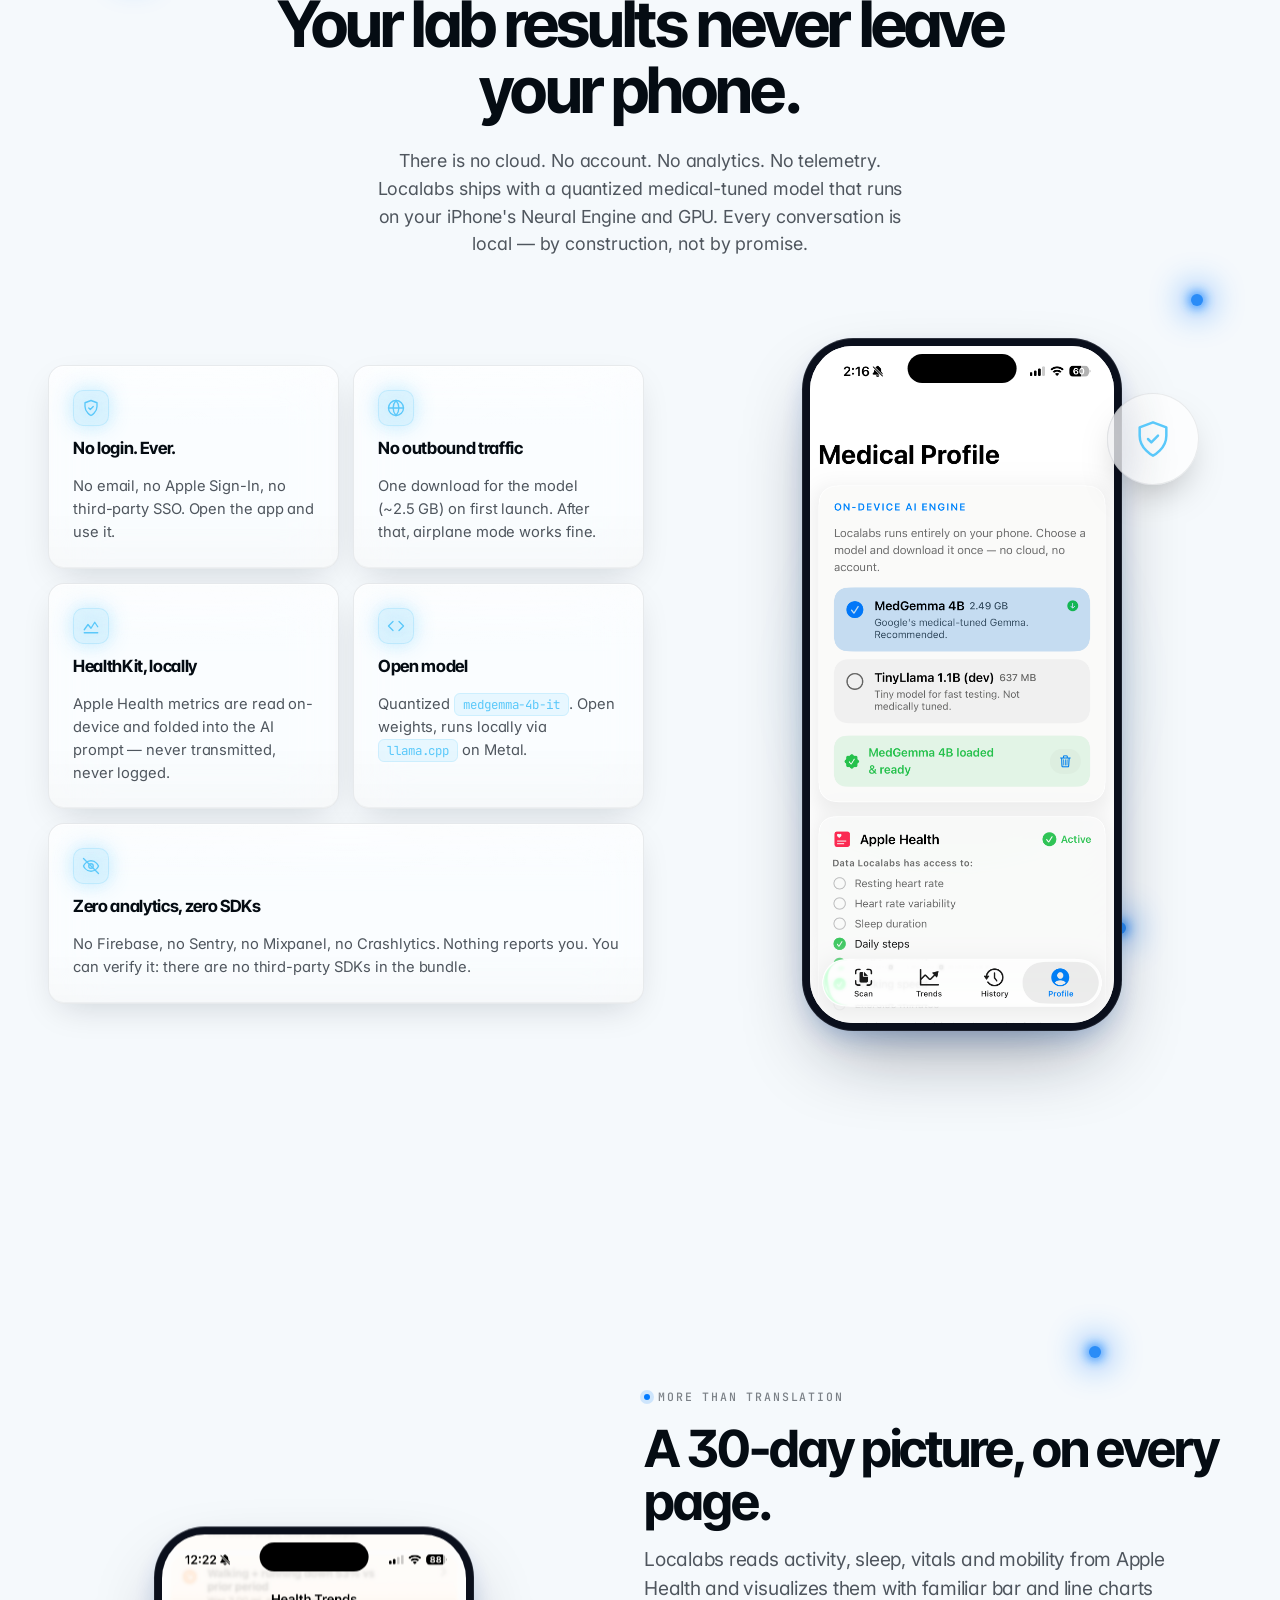
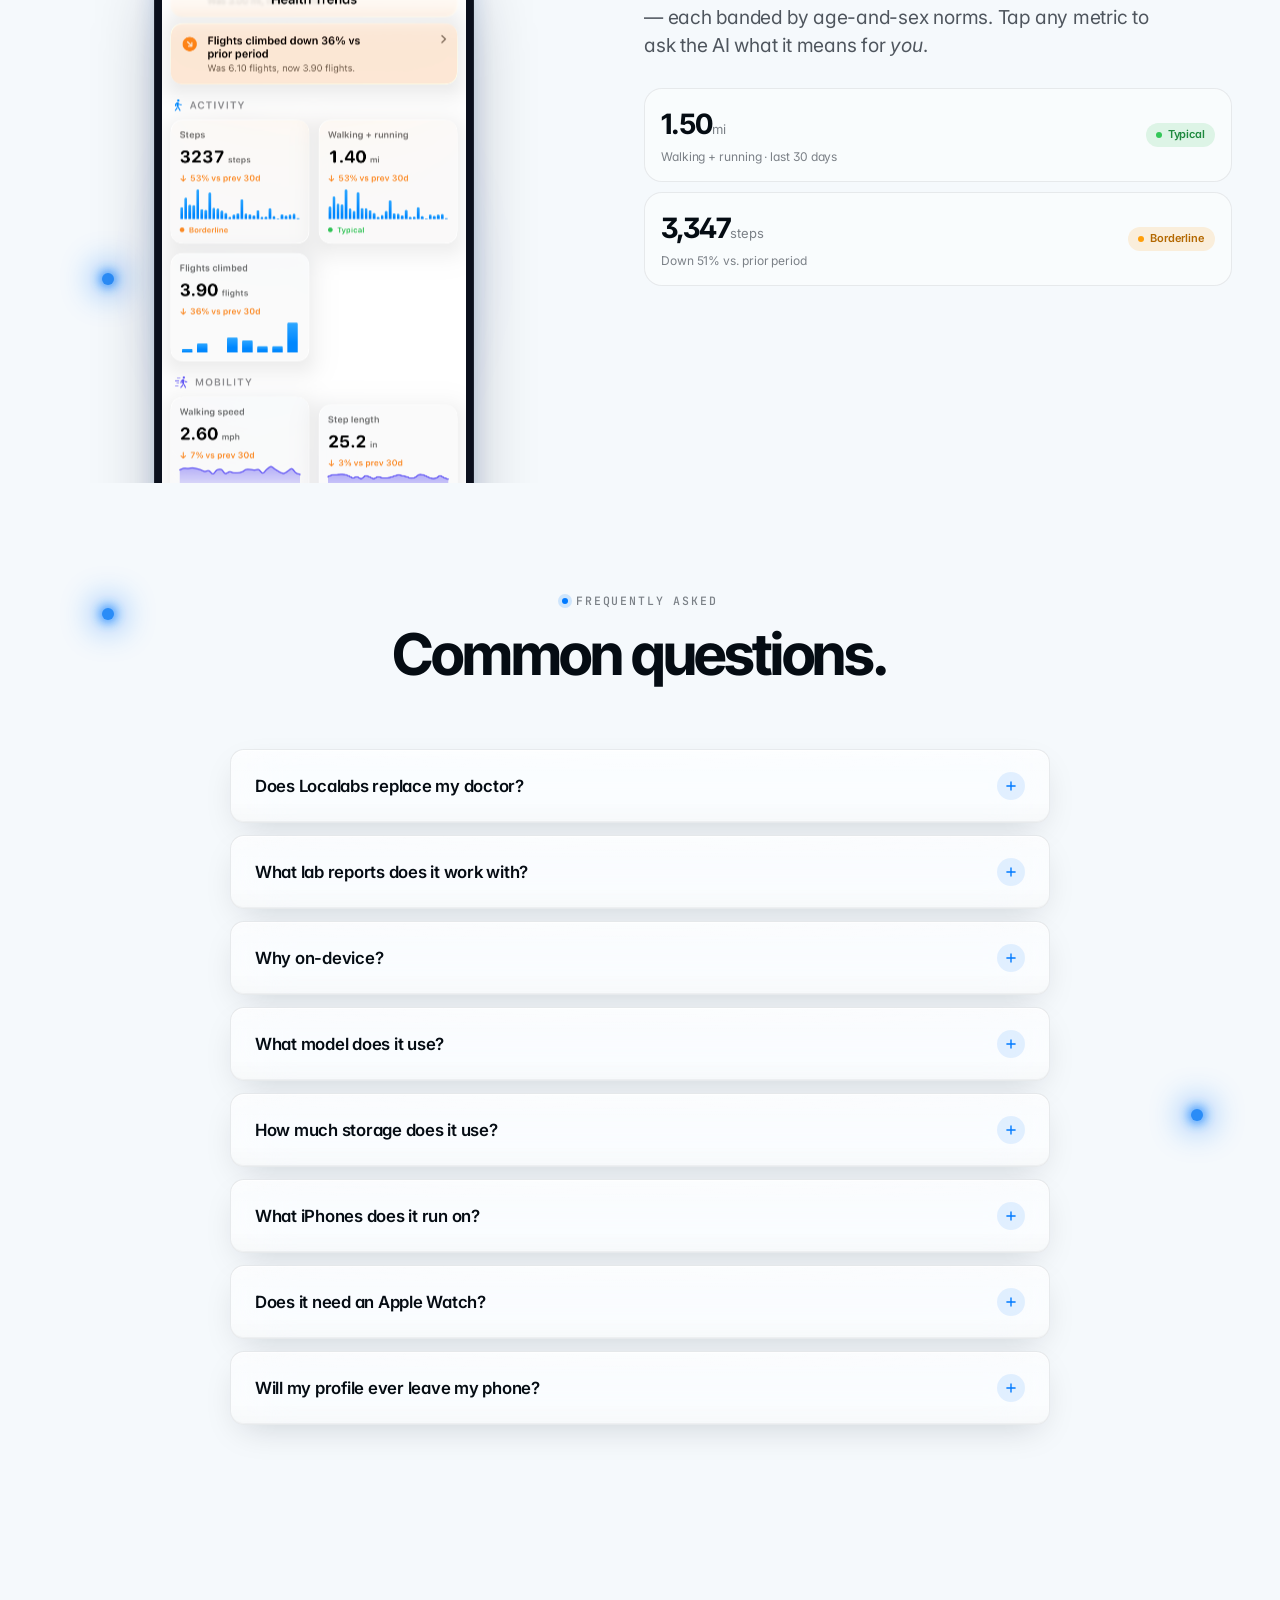
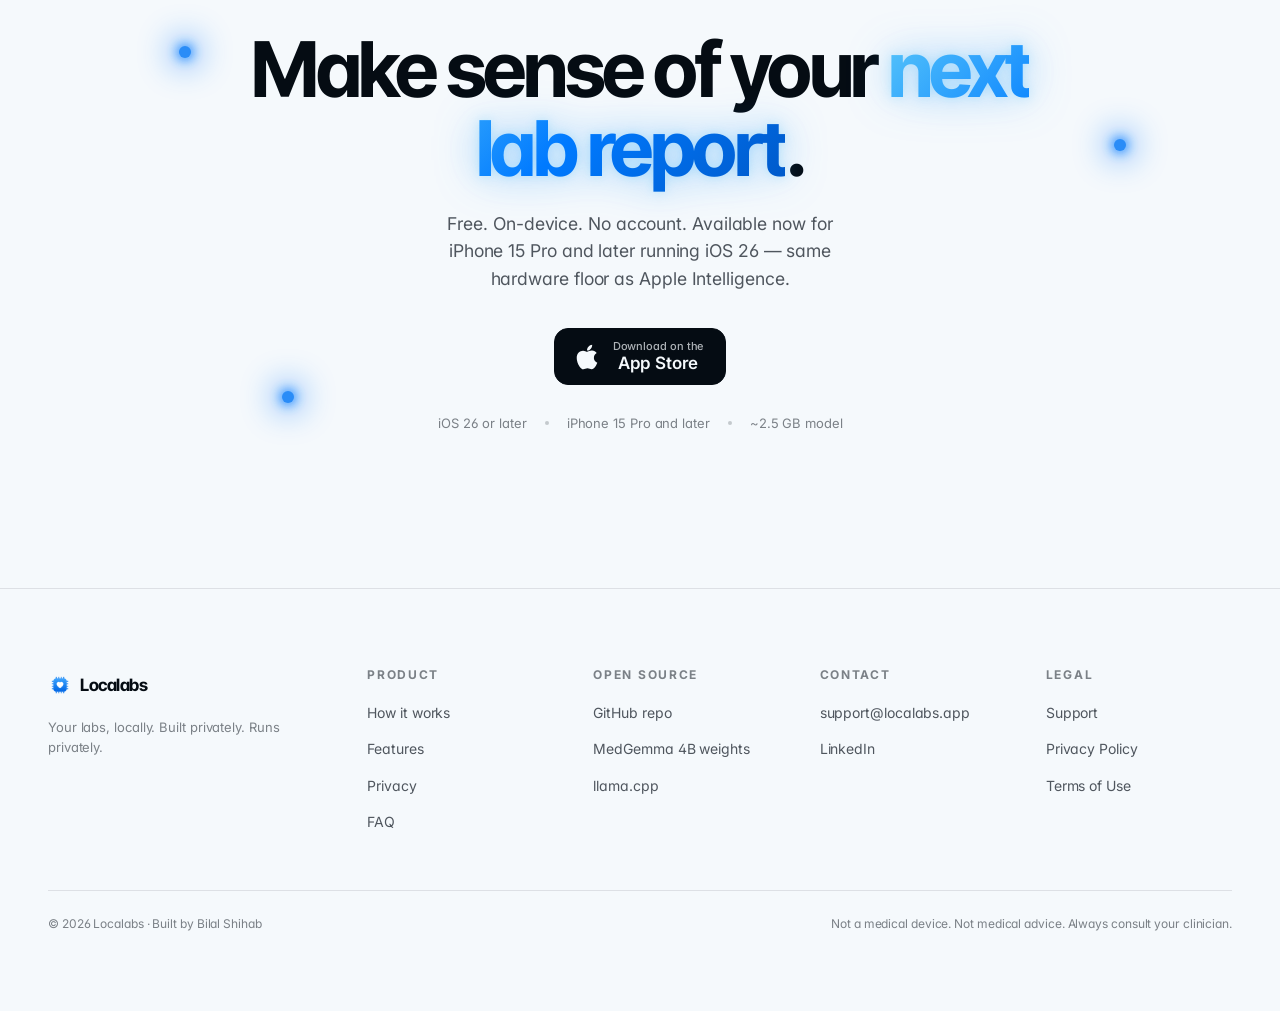
==== commit 359bb8f0: "Add Terms of Use page and link it in all footers Co-Authored-By: Claude Opus 4.8 <noreply@anthropic." ====
--- a/index.html
+++ b/index.html
@@ -630,6 +630,7 @@
         <ul>
           <li><a href="/support/">Support</a></li>
           <li><a href="/privacy/">Privacy Policy</a></li>
+          <li><a href="/terms/">Terms of Use</a></li>
         </ul>
       </div>
     </div>
--- a/styles.css
+++ b/styles.css
@@ -36,6 +36,20 @@
   --font-sans: -apple-system, BlinkMacSystemFont, "SF Pro Text", "SF Pro Display", "Inter", system-ui, sans-serif;
   --font-display: -apple-system, BlinkMacSystemFont, "SF Pro Display", "Inter Tight", "Inter", system-ui, sans-serif;
   --font-mono: "SF Mono", ui-monospace, "JetBrains Mono", Menlo, Consolas, monospace;
+
+  /* Fluid spacing scale — each token uses clamp(min, vw-scaled,
+     max) so values smoothly interpolate from phone width up to
+     desktop instead of jumping at media-query breakpoints. The
+     min values match what the old @media (max-width: 680px) /
+     420px rules used; the max values match the original desktop
+     defaults. So at viewport extremes the page looks identical
+     to before — between extremes it just scales smoothly. */
+  --section-pad-y:     clamp(60px, 8vw, 120px);     /* default section vertical padding */
+  --section-pad-y-lg:  clamp(90px, 12vw, 200px);    /* hero, privacy — sections that need nav clearance */
+  --section-pad-y-sm:  clamp(40px, 6vw, 80px);      /* tighter sections (stats, promise) */
+  --container-pad-x:   clamp(18px, 3vw, 28px);      /* container side gutter */
+  --gap-md:            clamp(14px, 2.2vw, 24px);    /* common gap between cards/tiles */
+  --gap-lg:            clamp(24px, 3vw, 48px);      /* gap between major columns */
 }
 
 /* Scroll-driven dark mode controlled via JS setting --dark (0..1) on <html> */
@@ -112,13 +126,13 @@
 .container {
   max-width: 1240px;
   margin: 0 auto;
-  padding: 0 28px;
+  padding: 0 var(--container-pad-x);
 }
 
 .container-narrow {
   max-width: 920px;
   margin: 0 auto;
-  padding: 0 28px;
+  padding: 0 var(--container-pad-x);
 }
 
 section { position: relative; }
@@ -333,7 +347,10 @@
 .hero {
   min-height: 100svh;
   display: flex; align-items: center;
-  padding: 140px 0 80px;
+  /* Top padding stays larger so the floating nav has clearance.
+     Bottom uses the regular section spacing for rhythm with the
+     press / promise sections below. Fluid via clamp() tokens. */
+  padding: var(--section-pad-y-lg) 0 var(--section-pad-y);
   position: relative;
 }
 
@@ -418,11 +435,10 @@
   position: relative;
   aspect-ratio: 4/5;
   min-height: 560px;
-  /* Clip the orbs / chip drop-shadow so they can't bleed past the
-     hero's column on narrow screens (was causing horizontal scroll
-     + visual overlap with the fixed nav). */
-  overflow: clip;
-  border-radius: 28px;
+  /* No overflow clip here — the hero-phone is intentionally taller
+     than the stage and the hero-chip's drop-shadow needs to extend
+     past the stage edge. The page-level overflow-x: clip on html
+     handles any horizontal bleed at the viewport edge. */
 }
 
 .orb {
@@ -468,7 +484,10 @@
 /* Floating chip logo in hero */
 .hero-chip {
   position: absolute;
-  top: 6%; left: 18%;
+  /* Pushed down from 6% → 11% so the chip's drop-shadow has room to
+     extend upward without crowding the floating nav pill on tall
+     desktop viewports where the hero-inner gets flex-centered. */
+  top: 11%; left: 18%;
   width: 38%;
   filter: drop-shadow(0 28px 50px rgba(0, 90, 200, 0.35));
   animation: floaty 6.5s ease-in-out infinite;
@@ -486,7 +505,14 @@
   position: relative;
   width: 280px;
   aspect-ratio: 9 / 19.5;
-  border-radius: 46px;
+  /* Percentage border-radius with x/y split — first value is % of
+     width, second is % of height. Because the phone aspect ratio
+     is 9/19.5, the y-value (7.4%) when multiplied by height
+     resolves to the same pixel distance as 16% of width, giving
+     visually circular corners that scale proportionally at every
+     phone size instead of getting cartoonishly round on small
+     screens. Was a fixed 46px. */
+  border-radius: 16% / 7.4%;
   background: #0a0f1c;
   padding: 8px;
   box-shadow:
@@ -495,17 +521,17 @@
     0 12px 30px -10px rgba(0, 90, 200, 0.35);
 }
 .phone::before {
-  content: ""; position: absolute; inset: 0; border-radius: 46px;
+  content: ""; position: absolute; inset: 0; border-radius: inherit;
   border: 1px solid rgba(255,255,255,0.08); pointer-events: none;
 }
 .phone .notch {
   position: absolute;
-  top: 4.5%; left: 50%; transform: translateX(-50%);
-  /* Was 96×26px fixed — meant the notch looked like a regular notch
-     at the 280px hero phone but ballooned to nearly half the phone
-     width when the phone scaled down on mobile. Sizing it by % of the
-     phone keeps the dynamic-island proportion consistent at every
-     breakpoint. */
+  /* Percentage top relative to phone height. Phone aspect is 9/19.5,
+     so 2.3% ≈ 14px on the 280×606 hero phone (the original baked-in
+     offset) and scales proportionally as the phone shrinks on mobile.
+     Width is percentage too so the dynamic-island stays balanced at
+     every breakpoint instead of ballooning to half the bezel. */
+  top: 2.3%; left: 50%; transform: translateX(-50%);
   width: 34%; aspect-ratio: 3.7 / 1;
   border-radius: 999px;
   background: #000; z-index: 4;
@@ -513,7 +539,12 @@
 .phone-screen {
   position: relative;
   width: 100%; height: 100%;
-  border-radius: 38px;
+  /* Same percentage-with-slash trick as .phone — scales with the
+     screen's own dimensions. 14% / 6.5% gives a corner that's
+     slightly tighter than the outer bezel (matching the physical
+     bezel-radius offset), and remains circular at every size. Was
+     a fixed 38px. */
+  border-radius: 14% / 6.5%;
   overflow: hidden;
   background: #fff;
 }
@@ -524,29 +555,34 @@
 .hero-phone {
   position: absolute;
   bottom: 4%; right: 4%;
-  width: 64%; max-width: 320px;
+  /* Sized so the phone (which uses aspect-ratio 9/19.5) fits fully
+     inside the hero-stage's height. At max-width 290 the phone is
+     628px tall, which sits inside a 663px stage with breathing room
+     above and below — keeping the top edge below the fixed nav.
+     Was 64%/320px which made the phone 693px tall and pushed its
+     top under the nav pill. */
+  width: 58%; max-width: 290px;
   z-index: 2;
   transform: rotate(4deg);
   animation: floaty-phone 8s ease-in-out infinite;
 }
 .hero-phone .phone { width: 100%; }
 
-/* Smaller phone variant used in How-it-works tiles. The bezel and notch
-   scale down so the dynamic island doesn't dominate the tile. */
+/* Smaller phone variant used in How-it-works tiles. Now that .phone
+   and .phone-screen use percentage-based border-radius, the corners
+   scale automatically — only the padding (tighter bezel) and shadow
+   profile (softer, since the phone is smaller) need to be different. */
 .phone-sm {
-  border-radius: 36px;
   padding: 6px;
   box-shadow:
     0 1px 0 rgba(255,255,255,0.08) inset,
     0 24px 60px -20px rgba(10, 18, 35, 0.40),
     0 8px 22px -8px rgba(0, 90, 200, 0.30);
 }
-.phone-sm::before { border-radius: 36px; }
-.phone-sm .phone-screen { border-radius: 30px; }
 .phone-sm .notch {
-  /* Inherit percentage sizing from .phone .notch — only override the
-     top offset so the smaller bezel still looks proportional. */
-  top: 3.5%;
+  /* Smaller bezel has 6px padding instead of 8px, so the notch sits
+     marginally higher — but the 2.3% on .phone is a good base for
+     both, so no need to override here. */
 }
 
 @keyframes floaty-phone {
@@ -554,18 +590,17 @@
   50%      { transform: rotate(3.4deg) translateY(-12px); }
 }
 
-@media (max-width: 920px) {
-  .hero-inner { grid-template-columns: 1fr; gap: 24px; }
-  .hero-stage { min-height: 500px; max-width: 480px; margin: 0 auto; }
-  .hero { padding-top: 110px; }
-}
+/* (The full @media (max-width: 920px) layout-collapse block lives
+   further down in the "Tablet + mobile responsive overrides"
+   section near the bottom of the file. The earlier duplicate
+   block that used to sit here has been consolidated there.) */
 
 /* ============================================================
    "Promise" — band
    ============================================================ */
 
 .promise {
-  padding: 120px 0 60px;
+  padding: var(--section-pad-y) 0 var(--section-pad-y-sm);
   text-align: center;
 }
 .promise h2 {
@@ -629,7 +664,7 @@
    ============================================================ */
 
 .how {
-  padding: 100px 0;
+  padding: var(--section-pad-y) 0;
 }
 .how .section-head {
   text-align: center; max-width: 720px; margin: 0 auto 64px;
@@ -683,7 +718,18 @@
   margin-top: auto;
   min-height: 200px;
 }
-.how-tile .tile-stage .phone { width: 78%; max-width: 220px; }
+.how-tile .tile-stage .phone {
+  /* Use max-height as the dominant constraint so the phone fits
+     fully inside the tile-stage instead of bleeding past the bottom
+     bezel (the .how-tile has overflow: hidden, which was clipping
+     the lower third of the phone and making the screenshot look
+     like it continued past the rounded corners). Aspect-ratio
+     resolves the width from height automatically. */
+  width: auto;
+  height: auto;
+  max-height: 360px;
+  max-width: 220px;
+}
 .how-tile .tile-stage .halo {
   position: absolute; inset: 8%;
   background: radial-gradient(closest-side, rgba(0,122,255,0.20), transparent 70%);
@@ -700,7 +746,7 @@
    ============================================================ */
 
 .features {
-  padding: 140px 0;
+  padding: var(--section-pad-y) 0;
 }
 .features .section-head { text-align: left; max-width: 720px; margin-bottom: 60px; }
 .features .section-head h2 { margin-top: 14px; max-width: 16ch; }
@@ -820,7 +866,7 @@
 .privacy-anchor { position: relative; }
 
 .privacy {
-  padding: 200px 0 160px;
+  padding: var(--section-pad-y-lg) 0;
   position: relative;
   /* Float-sparks + shield + privacy-visual halo all use absolute
      positioning — keep them inside the section so they can't
@@ -940,7 +986,7 @@
    ============================================================ */
 
 .trends {
-  padding: 120px 0;
+  padding: var(--section-pad-y) 0;
   /* Halo + parallax-translated phone column can bleed sideways on
      narrow screens — clip here too. */
   overflow: clip;
@@ -967,7 +1013,7 @@
    FAQ
    ============================================================ */
 
-.faq { padding: 100px 0; }
+.faq { padding: var(--section-pad-y) 0; }
 .faq .intro { max-width: 720px; margin: 0 auto 64px; text-align: center; }
 .faq .intro h2 { margin-top: 14px; }
 
@@ -1032,7 +1078,7 @@
    ============================================================ */
 
 .final-cta {
-  padding: 140px 0 160px;
+  padding: var(--section-pad-y) 0 var(--section-pad-y-lg);
   text-align: center;
   position: relative;
 }
@@ -1074,7 +1120,7 @@
    ============================================================ */
 
 .footer {
-  padding: 60px 0 80px;
+  padding: var(--section-pad-y-sm) 0;
   border-top: 1px solid var(--hairline);
 }
 .footer-inner {
@@ -1135,7 +1181,14 @@
 .press .marks .item svg { color: var(--ink-3); }
 
 @media (max-width: 700px) {
-  .press-inner { padding: 18px 22px; }
+  .press-inner {
+    padding: 18px 22px;
+    /* When content wraps onto multiple lines on mobile, the 999px
+       pill radius produces giant half-circle caps that eat into the
+       text. Drop to a sensible rounded-rect radius once we're at
+       phone widths. */
+    border-radius: 22px;
+  }
   .press .marks { gap: 24px; font-size: 0.95rem; }
 }
 
@@ -1144,7 +1197,7 @@
    ============================================================ */
 
 .stats {
-  padding: 80px 0;
+  padding: var(--section-pad-y-sm) 0;
 }
 .stats-grid {
   display: grid;
@@ -1563,17 +1616,23 @@
    ============================================================ */
 
 @media (max-width: 1024px) {
-  .container { padding: 0 22px; }
-  .hero-inner { gap: 36px; }
+  /* Container side gutter + hero column gap now scale fluidly via
+     clamp() tokens, so no need to override them here. Only the
+     bento layout reflow stays. */
   .feat-grid { grid-template-columns: repeat(4, 1fr); }
   .feat, .feat-wide, .feat-hero { grid-column: span 2; }
   .feat-tall { grid-column: span 2; grid-row: auto; min-height: 320px; }
 }
 
 @media (max-width: 920px) {
+  /* Layout switches: grids collapse to single column. Section
+     vertical padding is now fluid via clamp() tokens, so the old
+     `section { padding: 80px 0 }` + `.privacy { padding: 140px 0 110px }`
+     overrides are gone — clamp() lands on the same values at this
+     viewport width automatically. */
   .hero-inner { grid-template-columns: 1fr; gap: 24px; }
   .hero-stage { min-height: 460px; max-width: 480px; margin: 0 auto; }
-  .hero { padding: 110px 0 60px; min-height: auto; }
+  .hero { min-height: auto; }
   .nav { padding-left: 12px; }
   .how-tiles { grid-template-columns: 1fr; }
   .how-tile { min-height: 0; }
@@ -1582,46 +1641,58 @@
   .stats-grid { grid-template-columns: 1fr 1fr; }
   .feat-grid { grid-template-columns: repeat(2, 1fr); }
   .feat, .feat-wide, .feat-hero, .feat-tall { grid-column: span 2; min-height: 200px; }
-  section { padding: 80px 0; }
-  .privacy { padding: 140px 0 110px; }
+  /* Shrink the floating phone so its top edge doesn't extend
+     above the stage and under the (now more opaque) nav pill.
+     At default 64%/320px the phone height (665px) exceeds the
+     stage height (600px) at this breakpoint, causing the top to
+     drift behind the nav. 54% / 260px keeps it inside the stage. */
+  .hero-phone { width: 54%; max-width: 260px; }
 }
 
 @media (max-width: 680px) {
-  .container { padding: 0 18px; }
+  /* Section-level vertical padding (the old `section { padding: 60px 0 }`
+     and the per-section .hero / .promise / .stats / .how / .features /
+     .privacy / .trends / .faq / .final-cta overrides) now scales fluidly
+     via the --section-pad-y* clamp() tokens at the top of the file, so
+     those overrides have been removed. Container side gutter likewise
+     uses --container-pad-x. What stays in this block is layout-changing
+     rules (grid → stack), component-specific spacing, and nav/typography
+     tweaks. */
   .nav { padding: 6px 6px 6px 12px; gap: 4px; }
   .nav-cta { padding: 8px 14px; font-size: 13px; }
   .nav-brand { font-size: 15px; }
   .nav-brand img { width: 20px; height: 20px; }
 
-  .hero { padding: 100px 0 48px; }
   .hero-stage { min-height: 380px; }
   .hero-chip { width: 32%; top: 4%; left: 8%; }
-  .hero-phone { width: 60%; right: 2%; bottom: 2%; }
+  /* Further shrink so the phone sits entirely inside the stage on
+     true phone-sized screens, leaving margin between its top edge
+     and the nav pill. */
+  .hero-phone { width: 48%; max-width: 210px; right: 2%; bottom: 2%; }
   .phone { width: 100%; }
 
-  section { padding: 60px 0; }
-  .promise { padding: 70px 0 40px; }
-  .stats { padding: 50px 0; }
   .stats-grid { grid-template-columns: 1fr 1fr; gap: 10px; }
   .stat { padding: 20px 18px; min-height: 0; }
   .stat .num { font-size: 2.2rem; }
   .stat .label { font-size: 0.84rem; }
   .stat .deco { width: 80px; height: 80px; right: -16px; bottom: -16px; }
 
-  .how { padding: 60px 0; }
   .how .section-head { margin-bottom: 36px; }
   .how-tiles { gap: 14px; }
   .how-tile { padding: 22px; }
   .how-tile .tile-stage { min-height: 280px; }
-  .how-tile .tile-stage .phone { width: 65%; max-width: 200px; }
-
-  .features { padding: 80px 0; }
+  .how-tile .tile-stage .phone {
+    /* Tighter cap on mobile so the phone fits inside the shorter
+       tile-stage without bottom-clipping. */
+    max-height: 320px;
+    max-width: 180px;
+  }
+
   .features .section-head { margin-bottom: 32px; }
   .feat-grid { grid-template-columns: 1fr; gap: 14px; }
   .feat, .feat-wide, .feat-hero, .feat-tall { grid-column: span 1; min-height: 0; padding: 22px; }
   .feat-chip-vis { width: 130px; right: -16px; bottom: -16px; }
 
-  .privacy { padding: 110px 0 90px; }
   .privacy .intro { margin-bottom: 48px; }
   .priv-tiles { grid-template-columns: 1fr; gap: 12px; }
   .priv-tile { padding: 20px; min-height: 0; }
@@ -1629,22 +1700,23 @@
   .shield { width: 64px; height: 64px; top: 0; right: 0; }
   .shield svg { width: 28px; height: 28px; }
 
-  .trends { padding: 80px 0; }
-
-  .faq { padding: 70px 0; }
   .faq-item summary { padding: 18px 20px; font-size: 0.98rem; gap: 12px; }
   .faq-item .body .inner { padding: 0 20px 20px; font-size: 0.92rem; }
 
-  .final-cta { padding: 90px 0 110px; }
-
   .footer-inner { grid-template-columns: 1fr; gap: 28px; }
   .footer-bottom { flex-direction: column; gap: 12px; align-items: flex-start; }
 
-  .press-inner { padding: 18px 20px; gap: 18px; }
+  .press-inner { padding: 18px 20px; gap: 18px; border-radius: 20px; }
   .press .marks { gap: 16px; font-size: 0.92rem; }
   .press .label { font-size: 10px; }
 
   .cta-row { flex-direction: column; align-items: stretch; gap: 10px; }
+  /* The hero cta-row has two stacked buttons that should fill the
+     column for thumb reach. The final-cta cta-row has a single
+     .appstore badge — stretching it to full width and left-aligning
+     its icon + text reads as broken. Override to center it at its
+     natural pill width instead. */
+  .final-cta .cta-row { align-items: center; }
   .btn-primary, .btn-ghost { justify-content: center; }
   .hero-meta { gap: 14px; }
   .hero-meta span { font-size: 12px; }
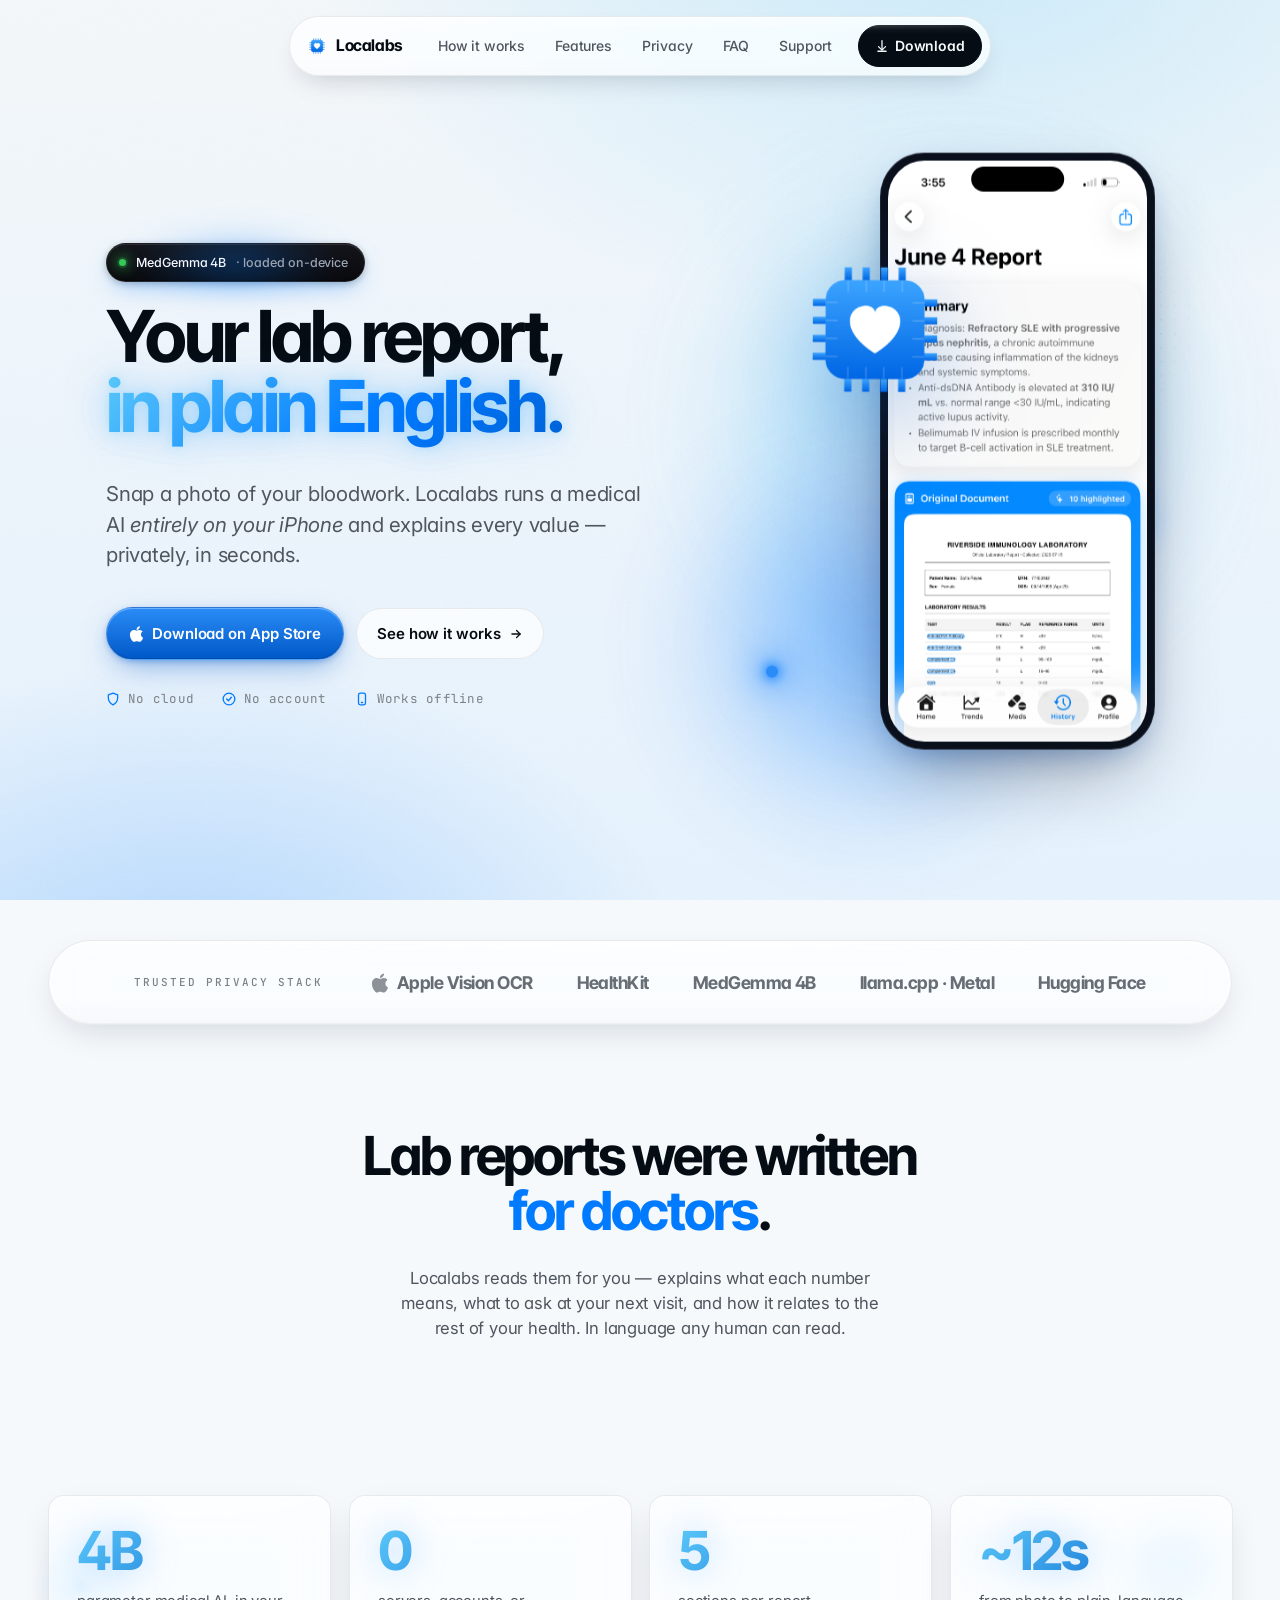
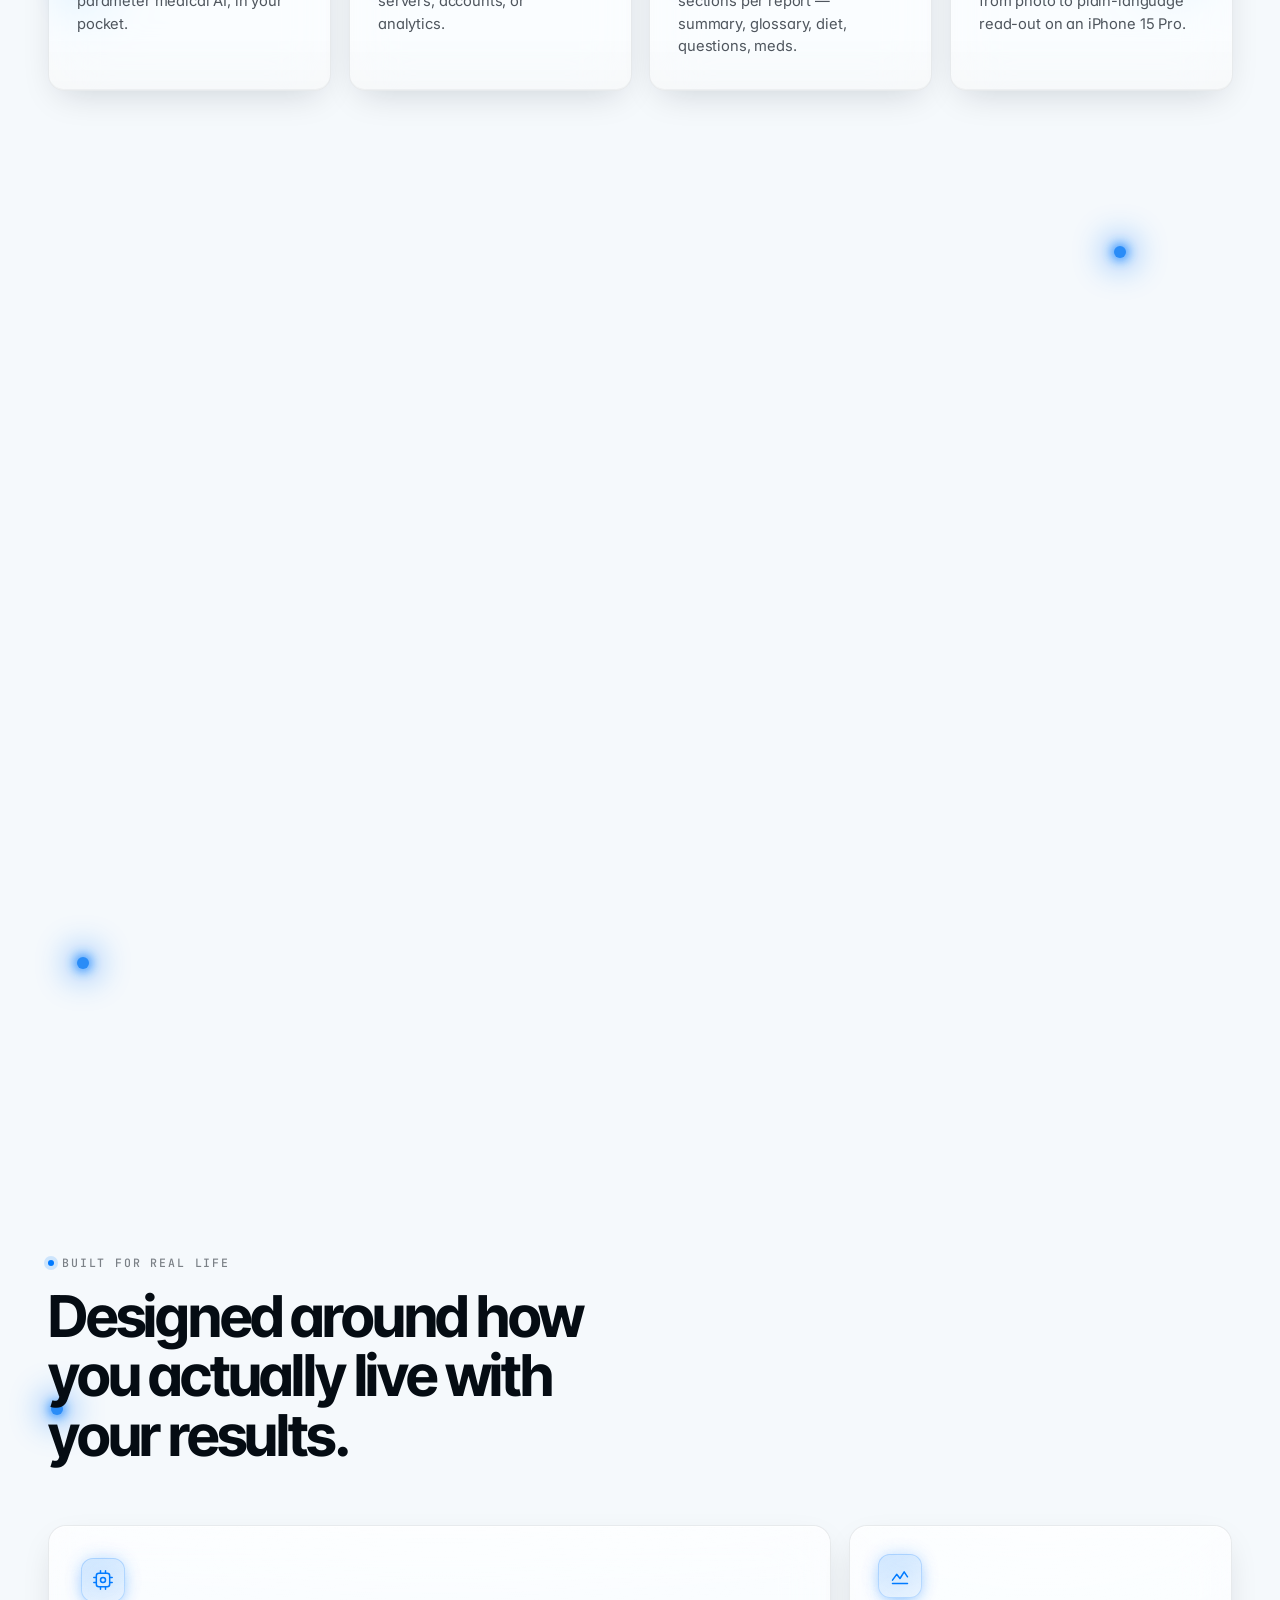
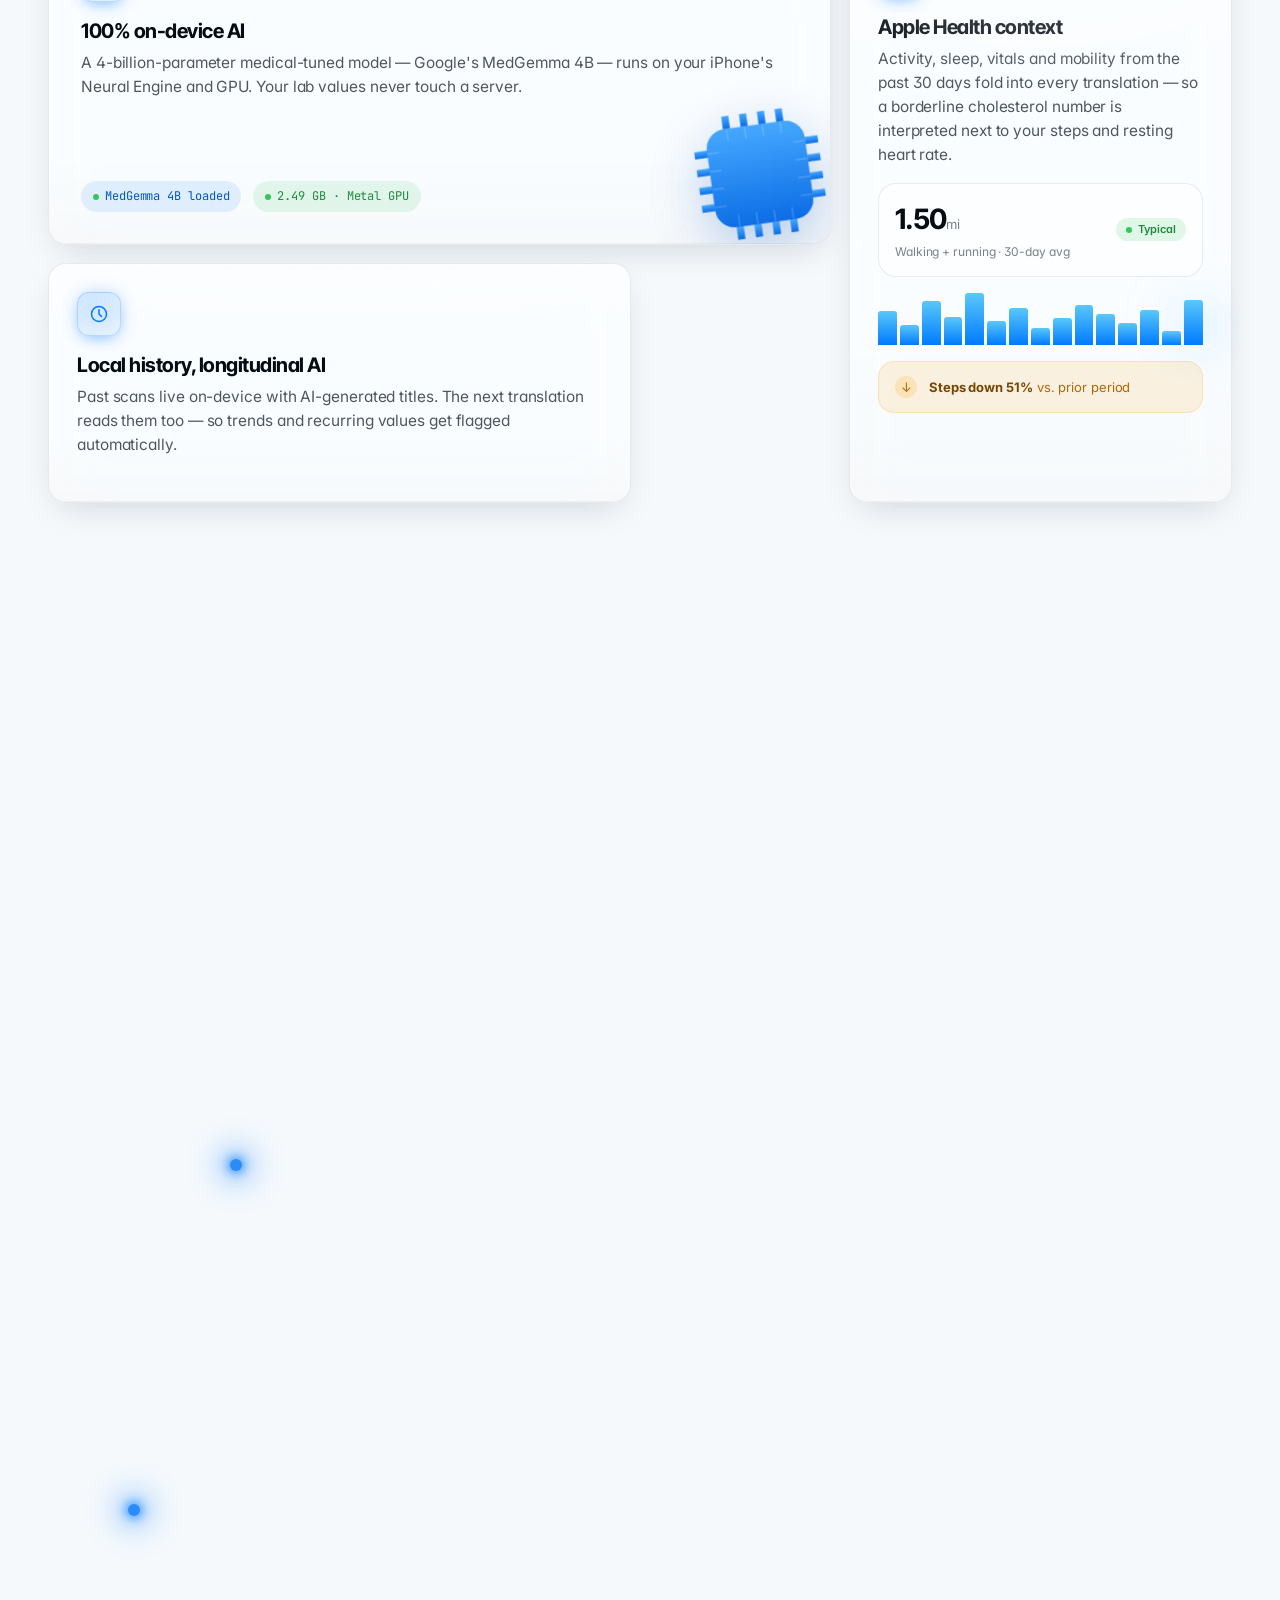
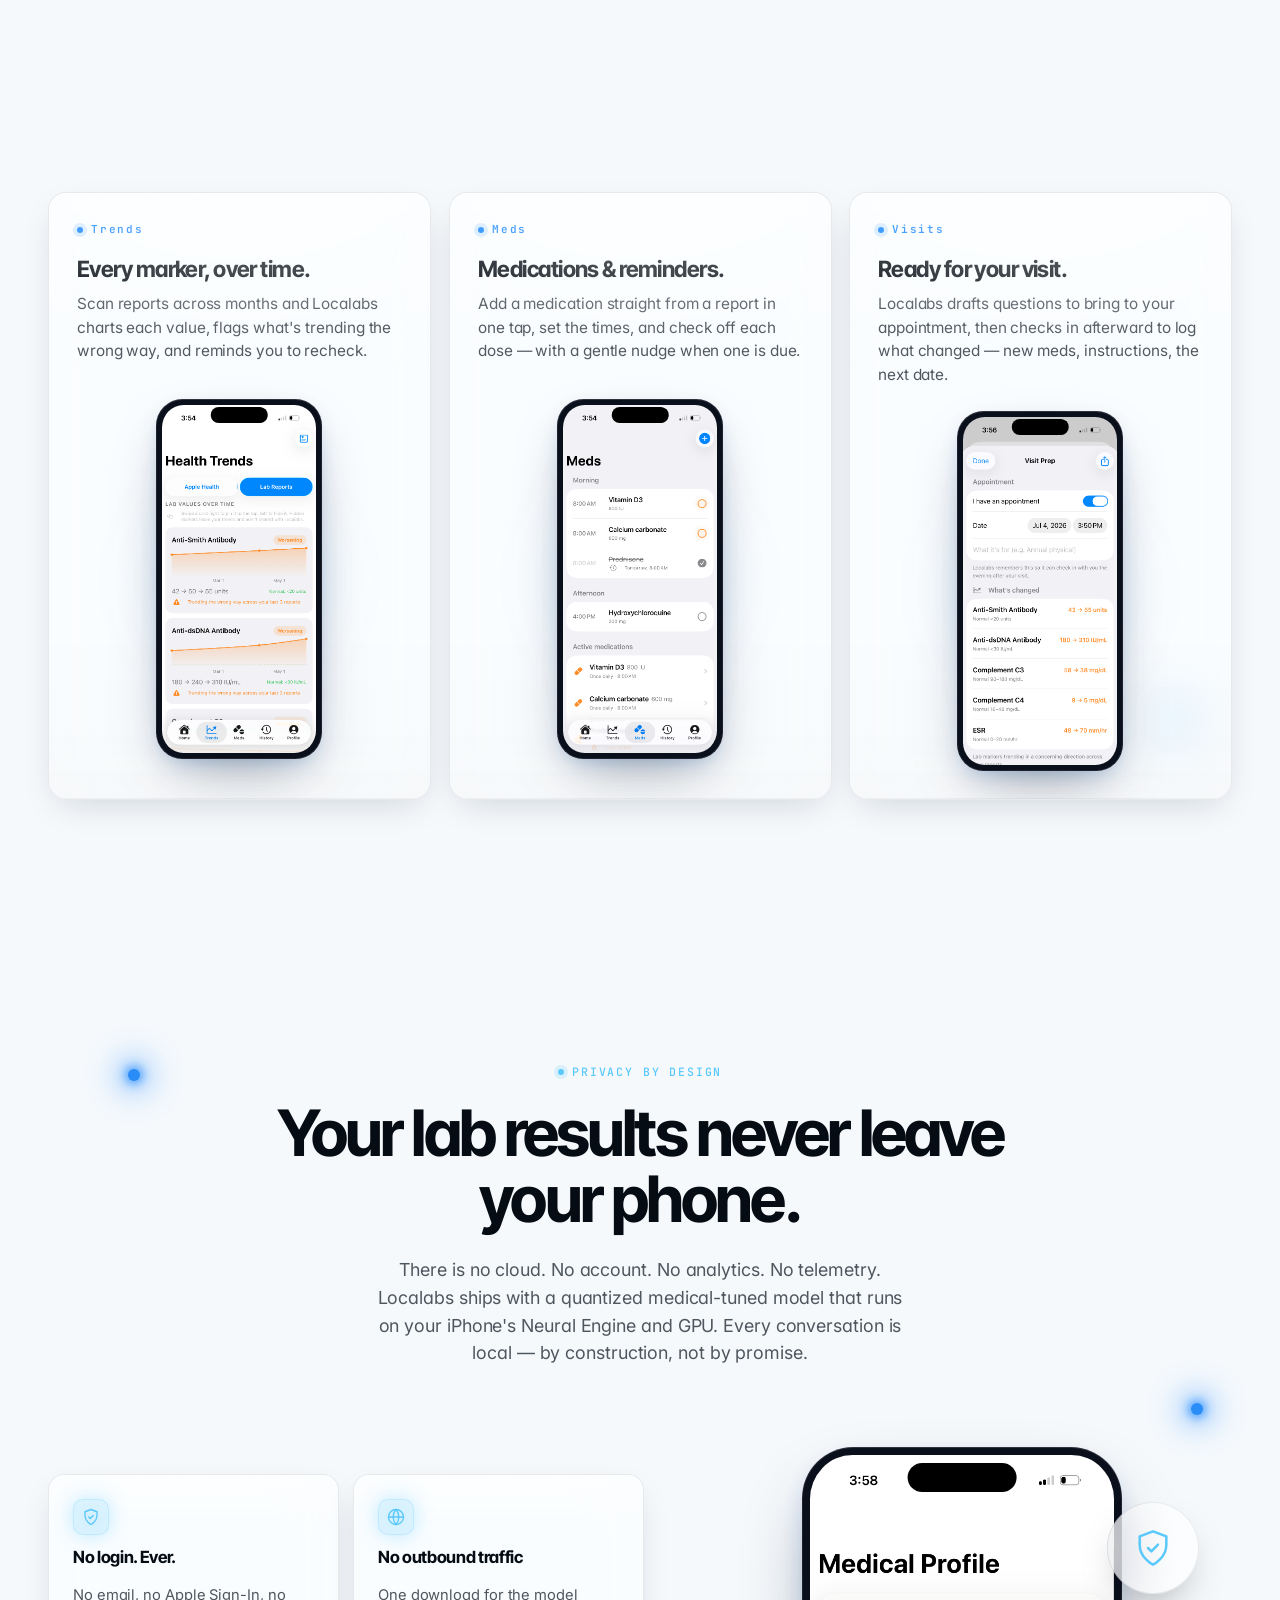
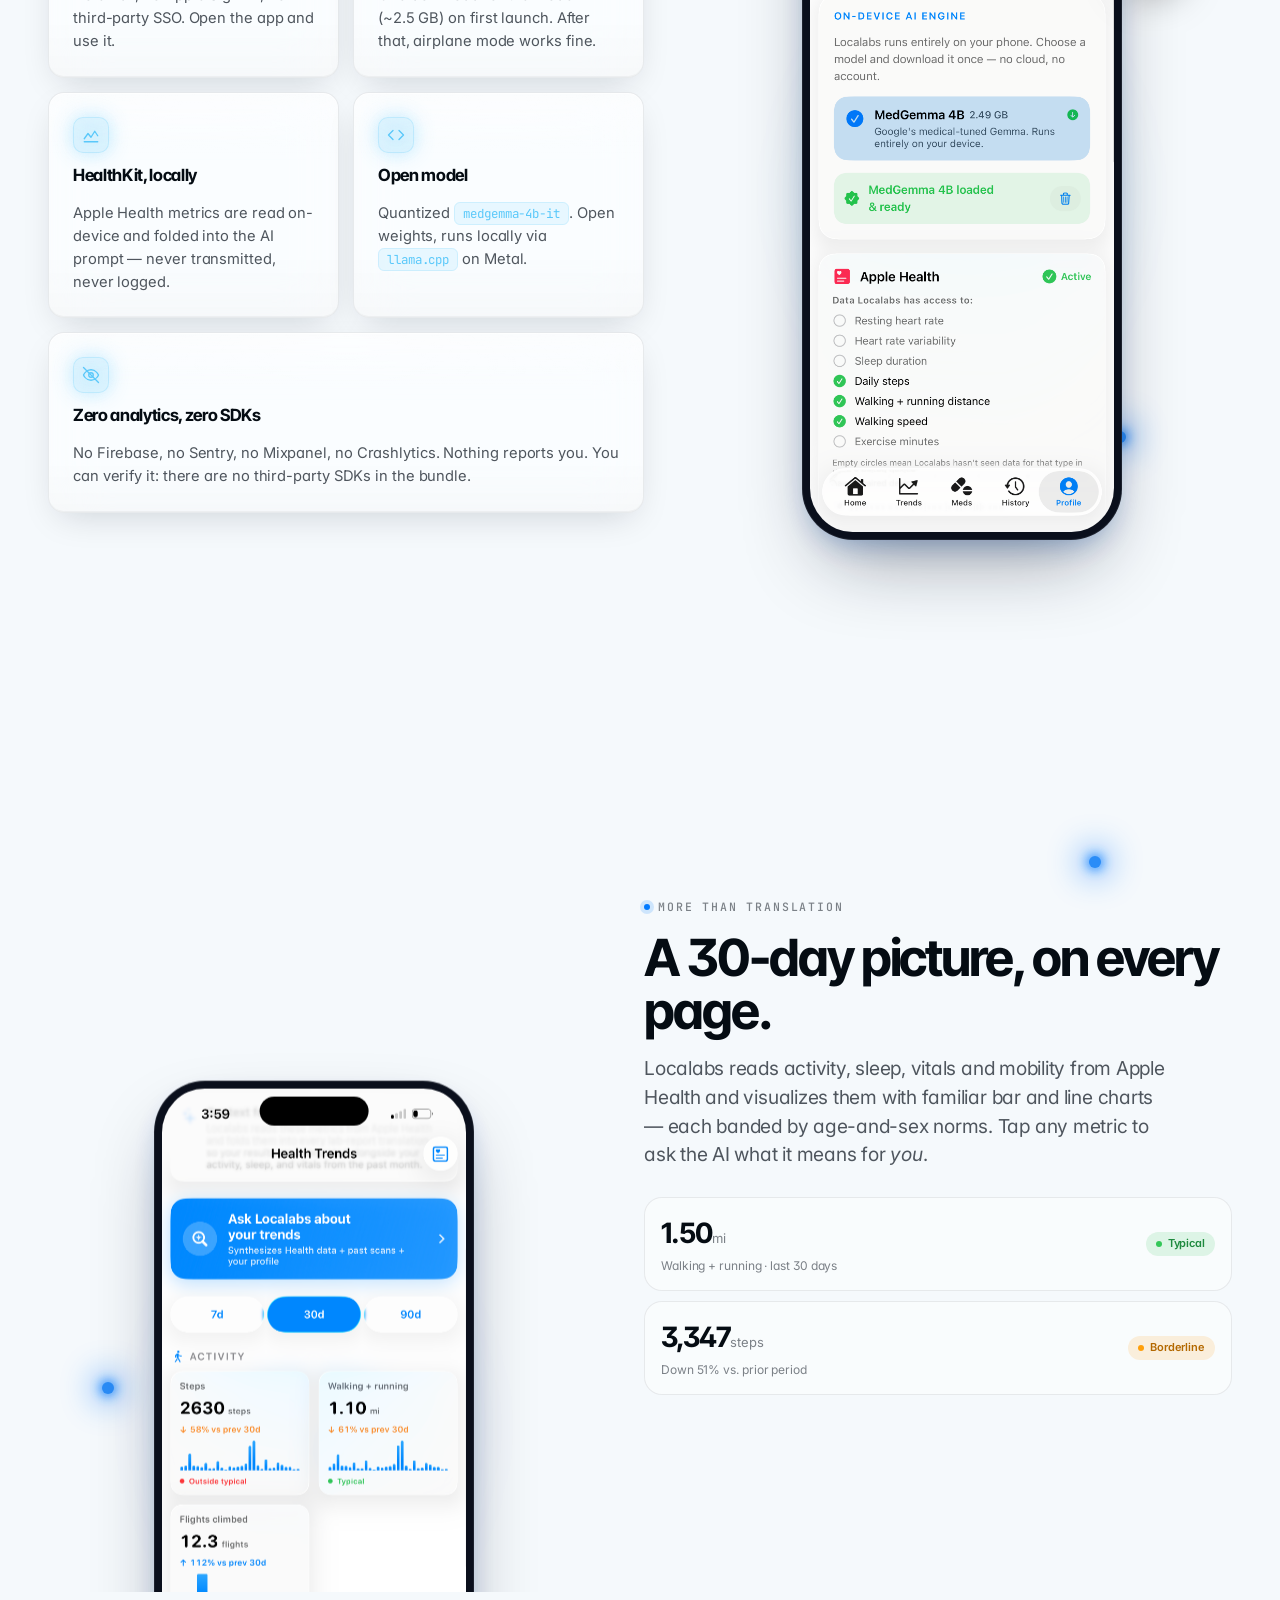
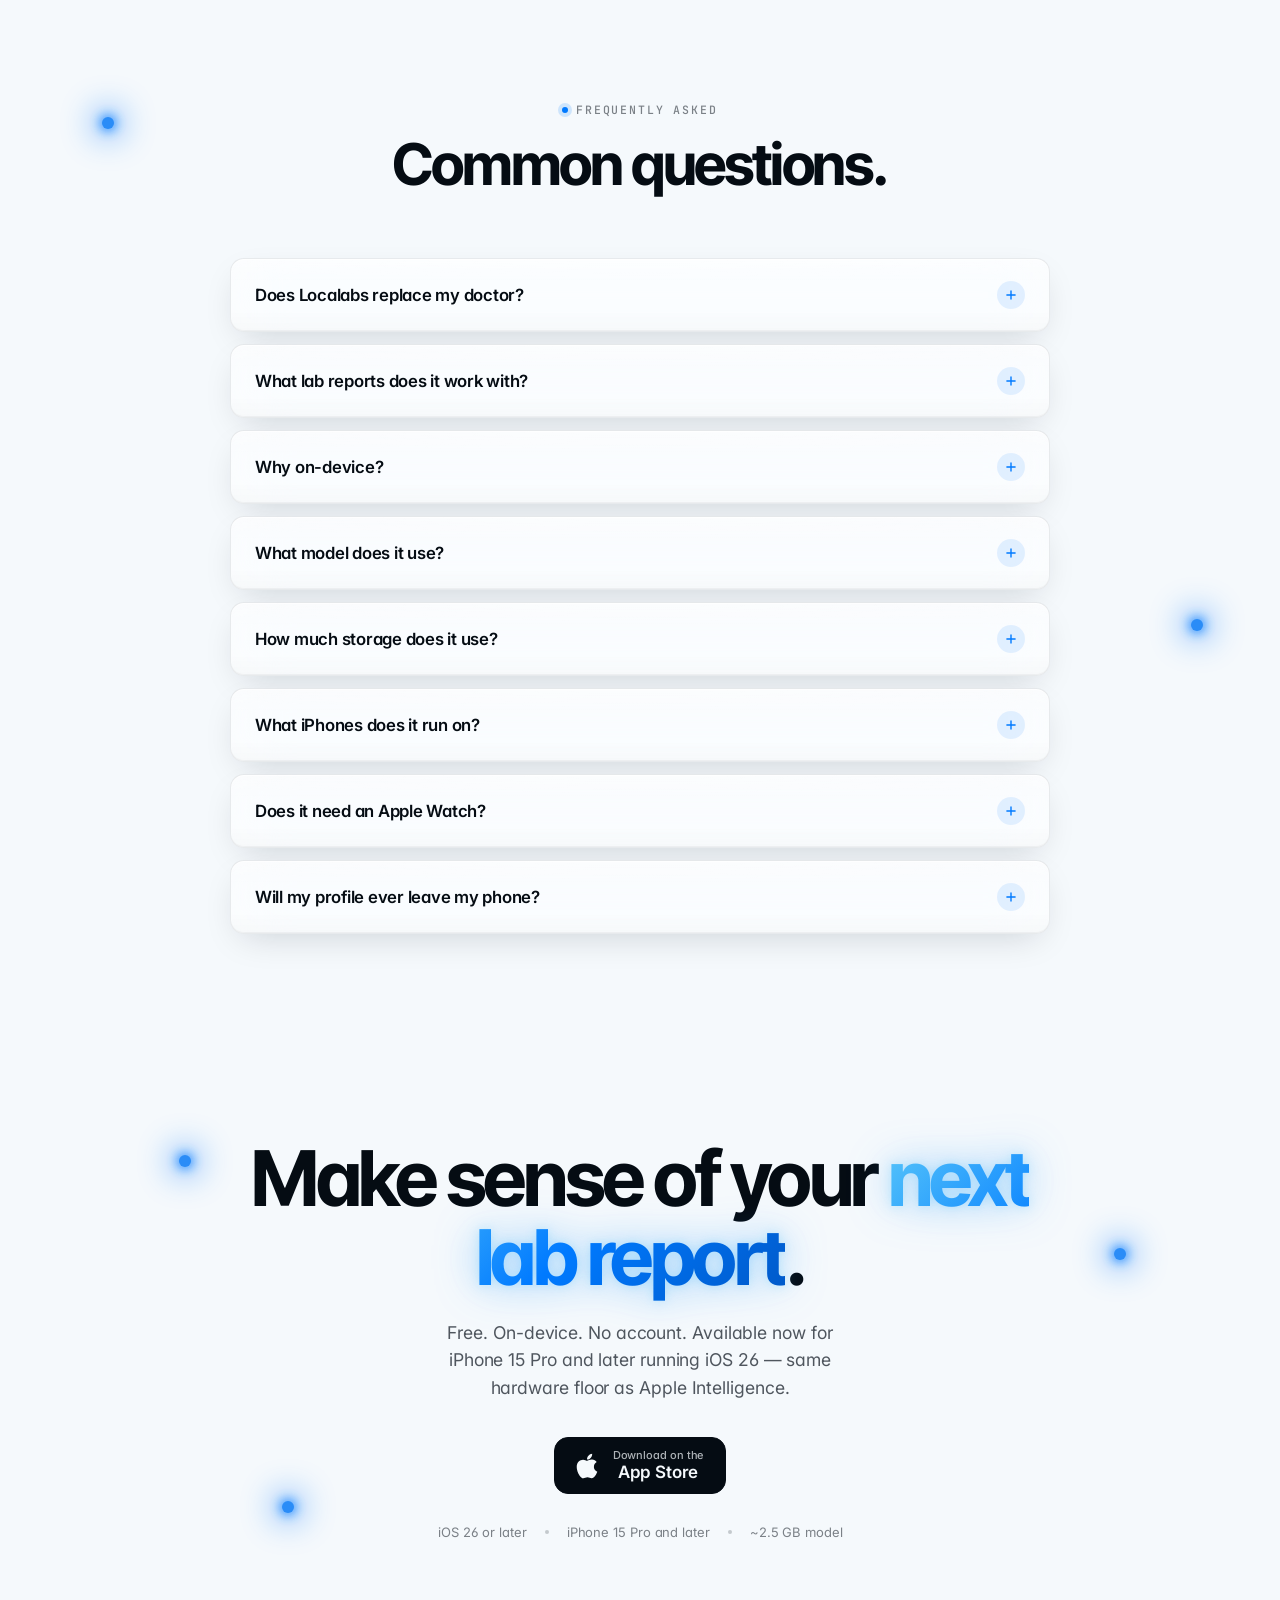
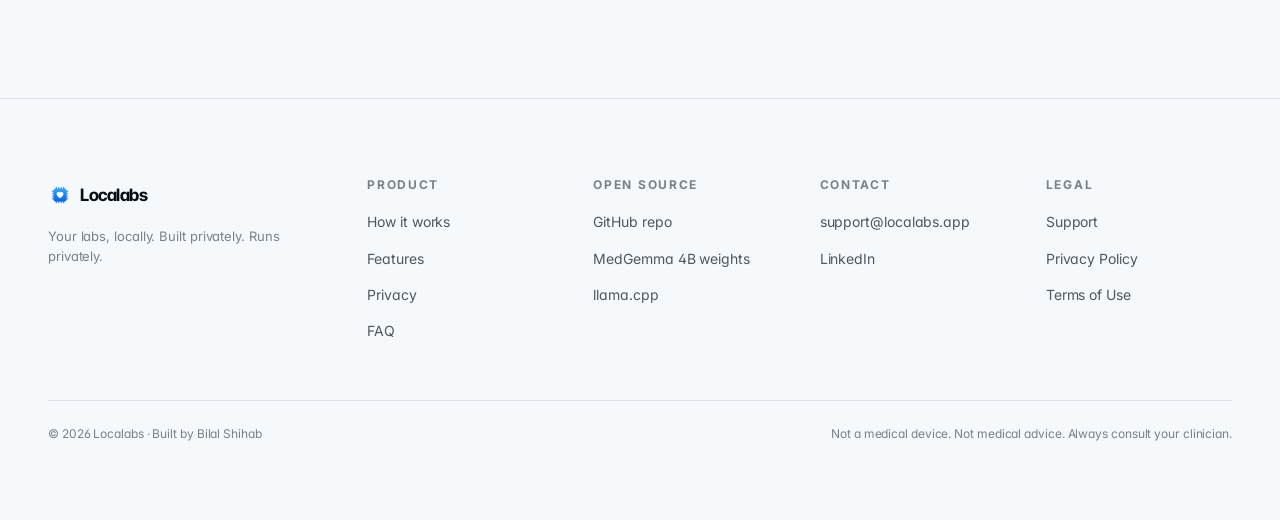
==== commit fd7a4410: "Refresh screenshots + add Beyond-translation section (trends/meds/visits) - Replace the May screensh" ====
--- a/index.html
+++ b/index.html
@@ -95,7 +95,7 @@
         <div class="phone">
           <div class="notch"></div>
           <div class="phone-screen">
-            <img src="assets/dashboard-hero.png" alt="Hypertension Visit translated by Localabs" />
+            <img src="assets/report.png" alt="A lab report translated into plain language by Localabs" />
           </div>
         </div>
       </div>
@@ -194,7 +194,7 @@
           <div class="phone phone-sm">
             <div class="notch"></div>
             <div class="phone-screen">
-              <img src="assets/upload-report.png" alt="Upload Report screen with Scan Document, Choose from Photos, Choose a PDF" />
+              <img src="assets/home.png" alt="Localabs home — Scan Document, From Photos, From PDF, and Doctor Visit" />
             </div>
           </div>
         </div>
@@ -209,7 +209,7 @@
           <div class="phone phone-sm">
             <div class="notch"></div>
             <div class="phone-screen">
-              <img src="assets/dashboard-hero.png" alt="Translated Hypertension Visit dashboard with summary and Apple Health" />
+              <img src="assets/scanning.png" alt="Localabs writing the report section by section, on-device" />
             </div>
           </div>
         </div>
@@ -224,7 +224,7 @@
           <div class="phone phone-sm">
             <div class="notch"></div>
             <div class="phone-screen">
-              <img src="assets/ask-localabs.png" alt="Ask Localabs chat sheet with suggested questions" />
+              <img src="assets/chat.png" alt="Ask Localabs — chatting about a highlighted value from the report" />
             </div>
           </div>
         </div>
@@ -354,6 +354,71 @@
 
 
 <!-- ============================================================
+     BEYOND TRANSLATION — trends, meds, visits
+     ============================================================ -->
+<section id="beyond" class="how">
+  <div class="float-spark" style="top: 10%; left: 10%; animation-delay: 0.5s;" aria-hidden="true"></div>
+  <div class="float-spark" style="bottom: 16%; right: 8%; animation-delay: 1.8s;" aria-hidden="true"></div>
+  <div class="container">
+    <div class="section-head">
+      <span class="eyebrow reveal">Beyond the read-out</span>
+      <h2 class="reveal-blur delay-1">It tracks, reminds, and follows up.</h2>
+      <p class="reveal delay-2">One report is a translation. Many reports become a picture of your health over time — all on-device.</p>
+    </div>
+
+    <div class="how-tiles stagger-children">
+
+      <div class="how-tile glass shimmer reveal-tilt">
+        <div class="step-num"><span class="dot"></span> Trends</div>
+        <h3>Every marker, over time.</h3>
+        <p>Scan reports across months and Localabs charts each value, flags what's trending the wrong way, and reminds you to recheck.</p>
+        <div class="tile-stage">
+          <div class="halo"></div>
+          <div class="phone phone-sm">
+            <div class="notch"></div>
+            <div class="phone-screen">
+              <img src="assets/lab-trends.png" alt="Lab Reports trends — a marker charted across several reports with its normal range" />
+            </div>
+          </div>
+        </div>
+      </div>
+
+      <div class="how-tile glass shimmer reveal-tilt">
+        <div class="step-num"><span class="dot"></span> Meds</div>
+        <h3>Medications &amp; reminders.</h3>
+        <p>Add a medication straight from a report in one tap, set the times, and check off each dose — with a gentle nudge when one is due.</p>
+        <div class="tile-stage">
+          <div class="halo"></div>
+          <div class="phone phone-sm">
+            <div class="notch"></div>
+            <div class="phone-screen">
+              <img src="assets/meds.png" alt="Medications tab with today's doses and active medications" />
+            </div>
+          </div>
+        </div>
+      </div>
+
+      <div class="how-tile glass shimmer reveal-tilt">
+        <div class="step-num"><span class="dot"></span> Visits</div>
+        <h3>Ready for your visit.</h3>
+        <p>Localabs drafts questions to bring to your appointment, then checks in afterward to log what changed — new meds, instructions, the next date.</p>
+        <div class="tile-stage">
+          <div class="halo"></div>
+          <div class="phone phone-sm">
+            <div class="notch"></div>
+            <div class="phone-screen">
+              <img src="assets/visit-prep.png" alt="Doctor-visit prep — questions to ask and appointment details" />
+            </div>
+          </div>
+        </div>
+      </div>
+
+    </div>
+  </div>
+</section>
+
+
+<!-- ============================================================
      PRIVACY — anchor where dark transition happens
      ============================================================ -->
 <div class="privacy-anchor" id="privacy">
@@ -421,7 +486,7 @@
         <div class="phone">
           <div class="notch"></div>
           <div class="phone-screen">
-            <img src="assets/profile.png" alt="Medical Profile — on-device AI engine, model picker, Apple Health permissions" />
+            <img src="assets/profile.png" alt="Profile — the on-device model loaded, with privacy and Apple Health controls" />
           </div>
         </div>
       </div>
@@ -444,7 +509,7 @@
         <div class="phone">
           <div class="notch"></div>
           <div class="phone-screen">
-            <img src="assets/metric-detail.png" alt="30-day metric detail view with chart, status band and clinical context" />
+            <img src="assets/health-trends.png" alt="Apple Health trends — activity, sleep, vitals and mobility over 30 days" />
           </div>
         </div>
       </div>
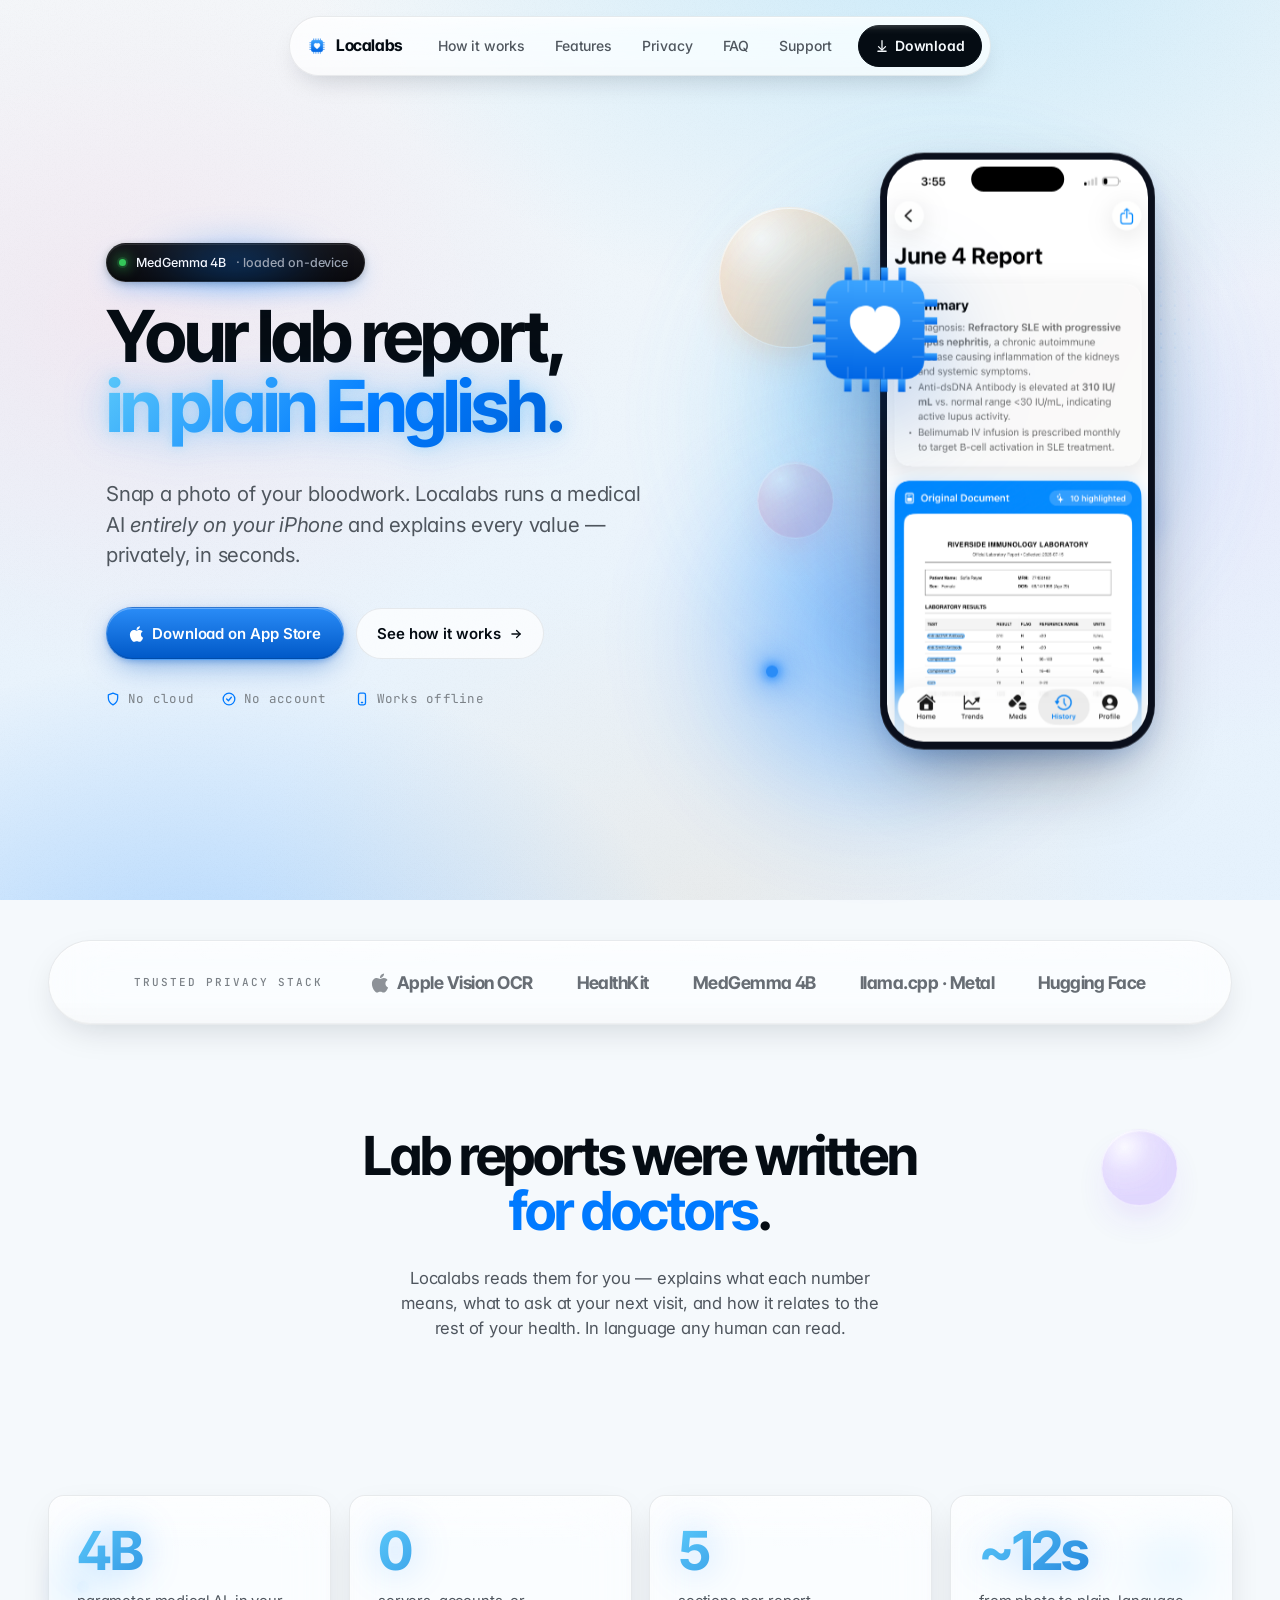
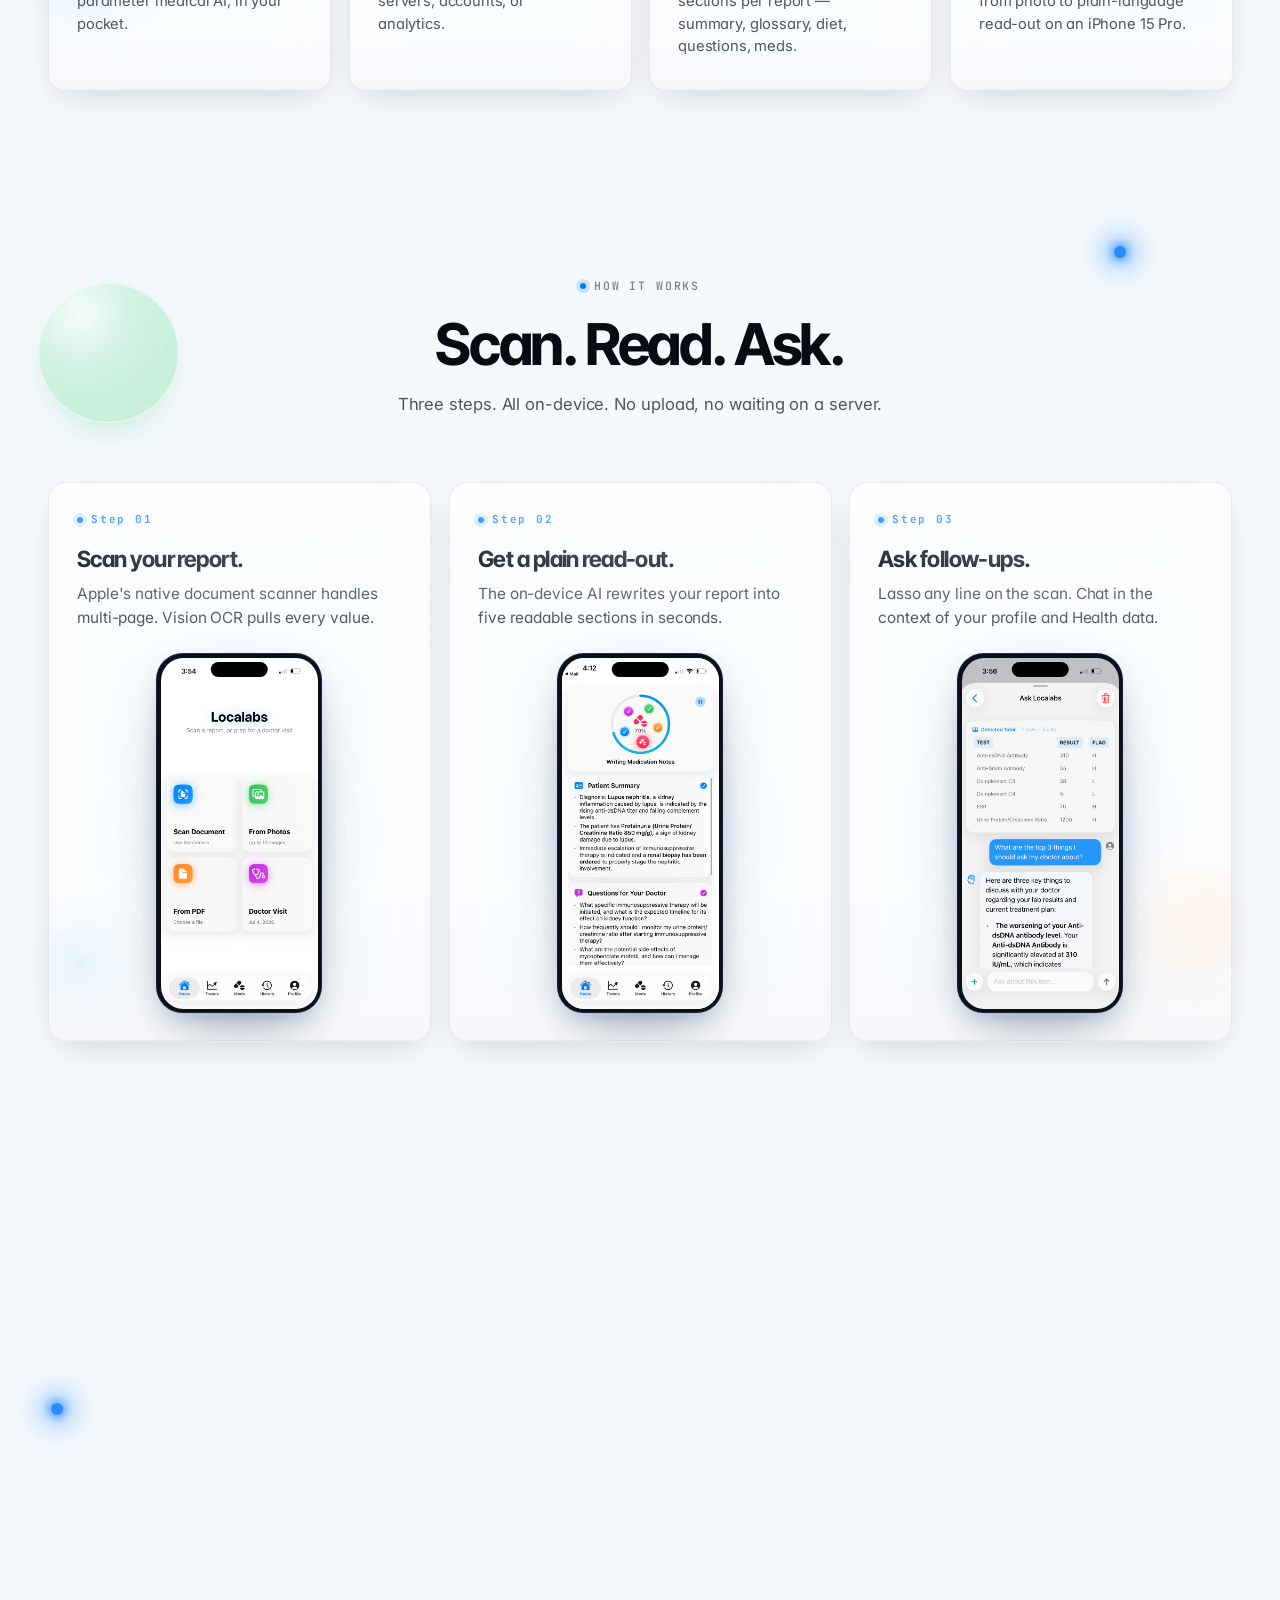
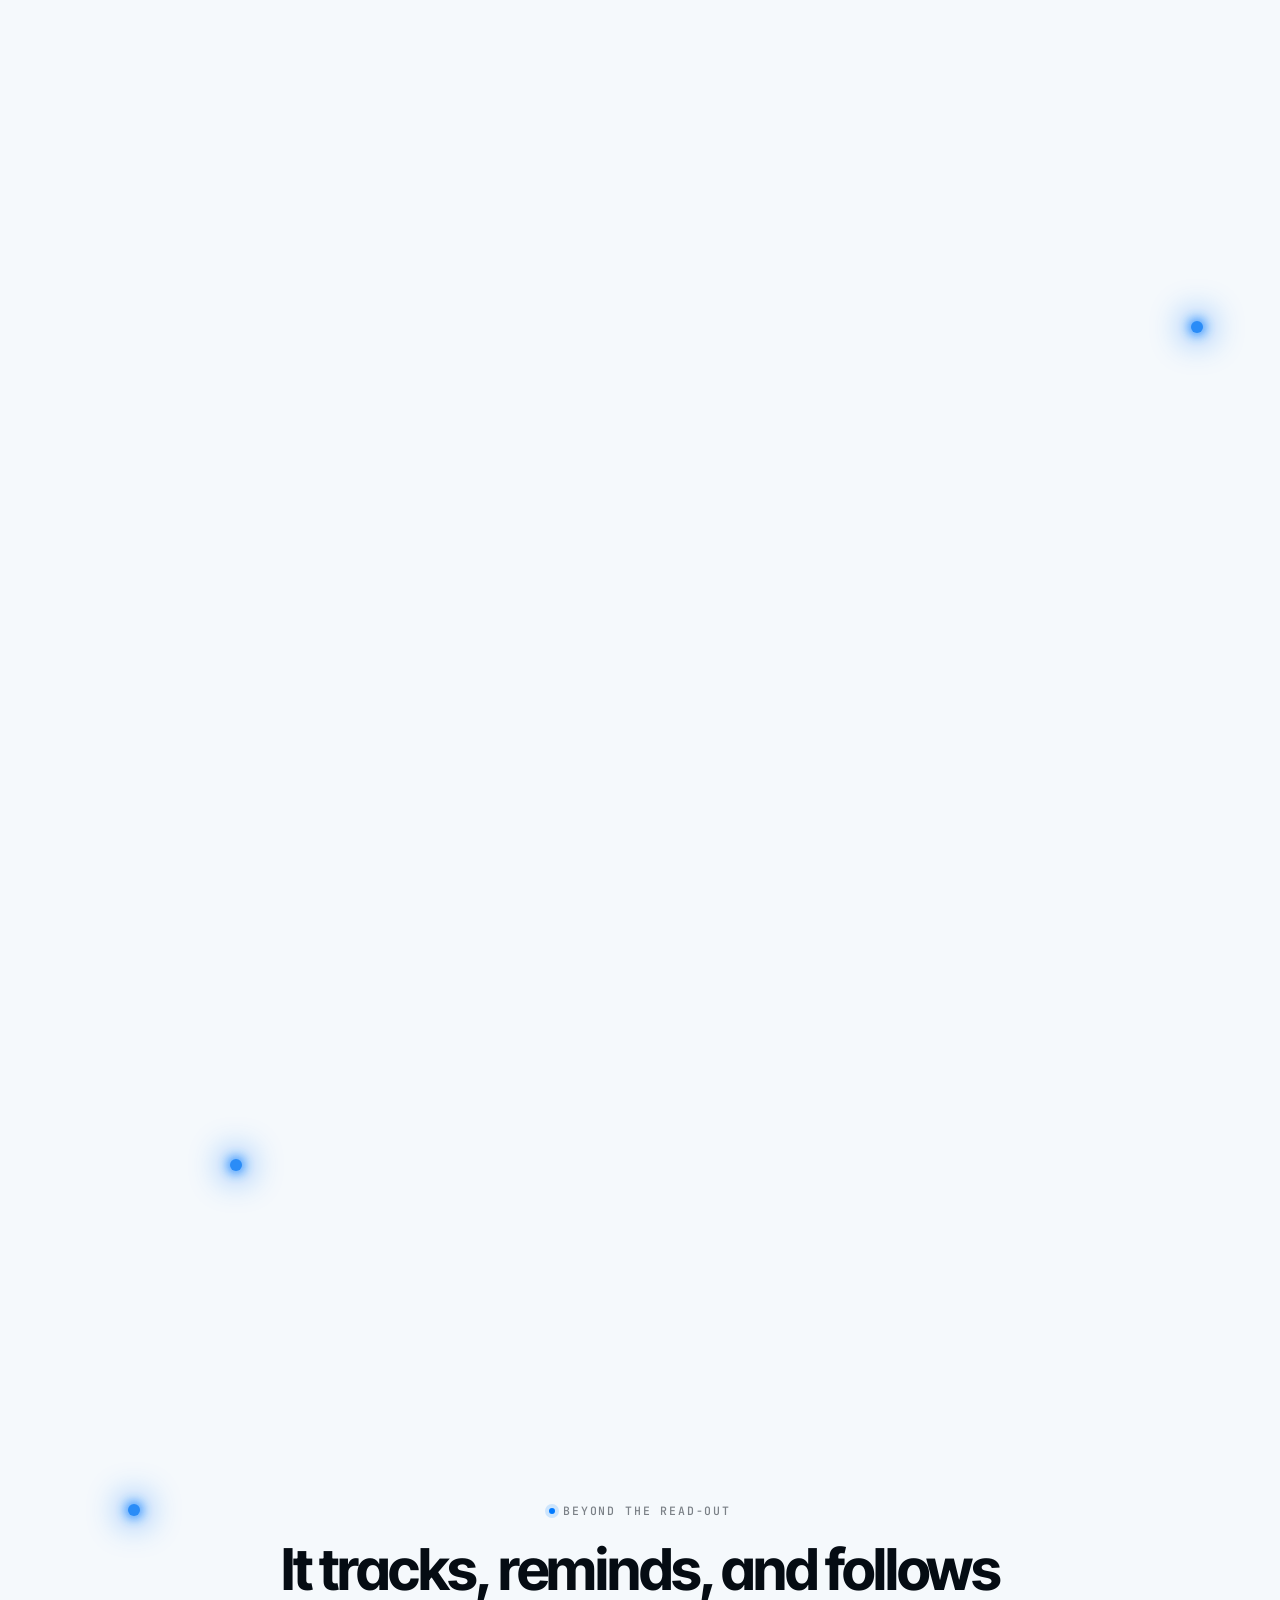
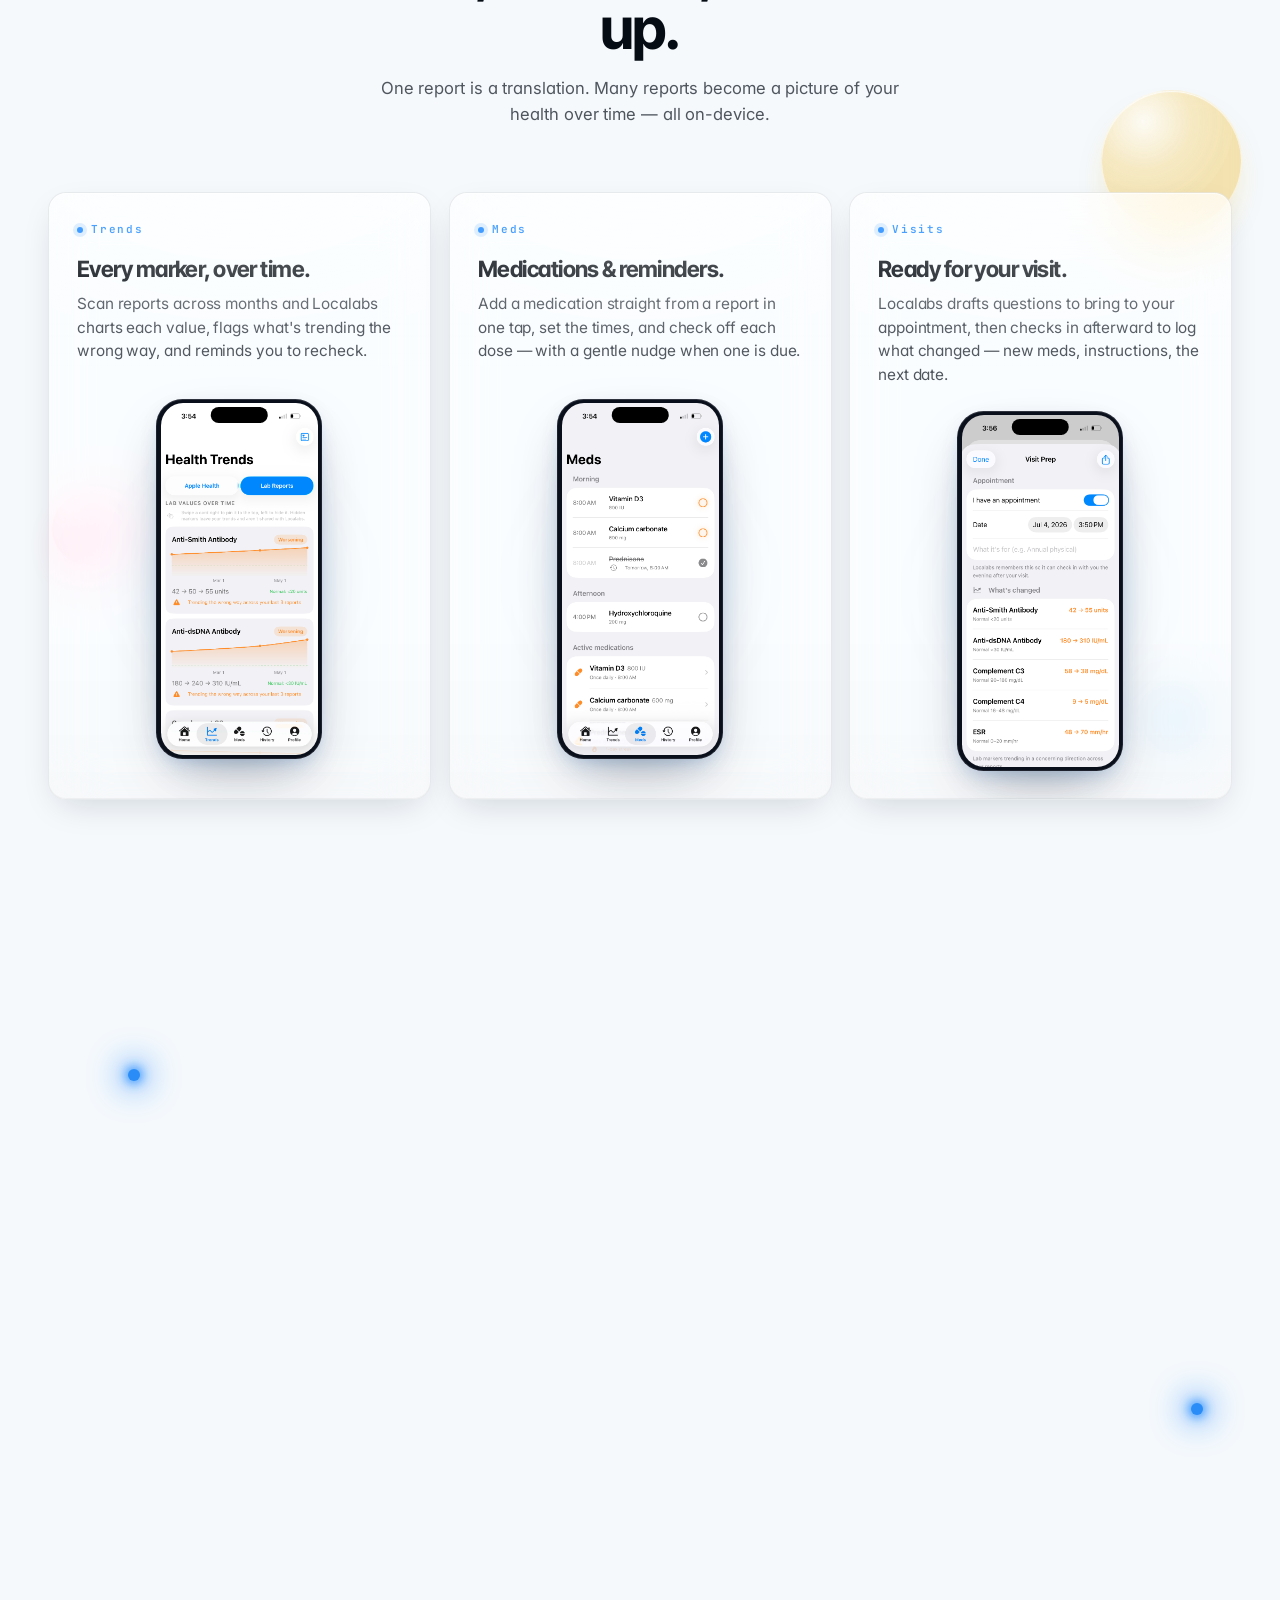
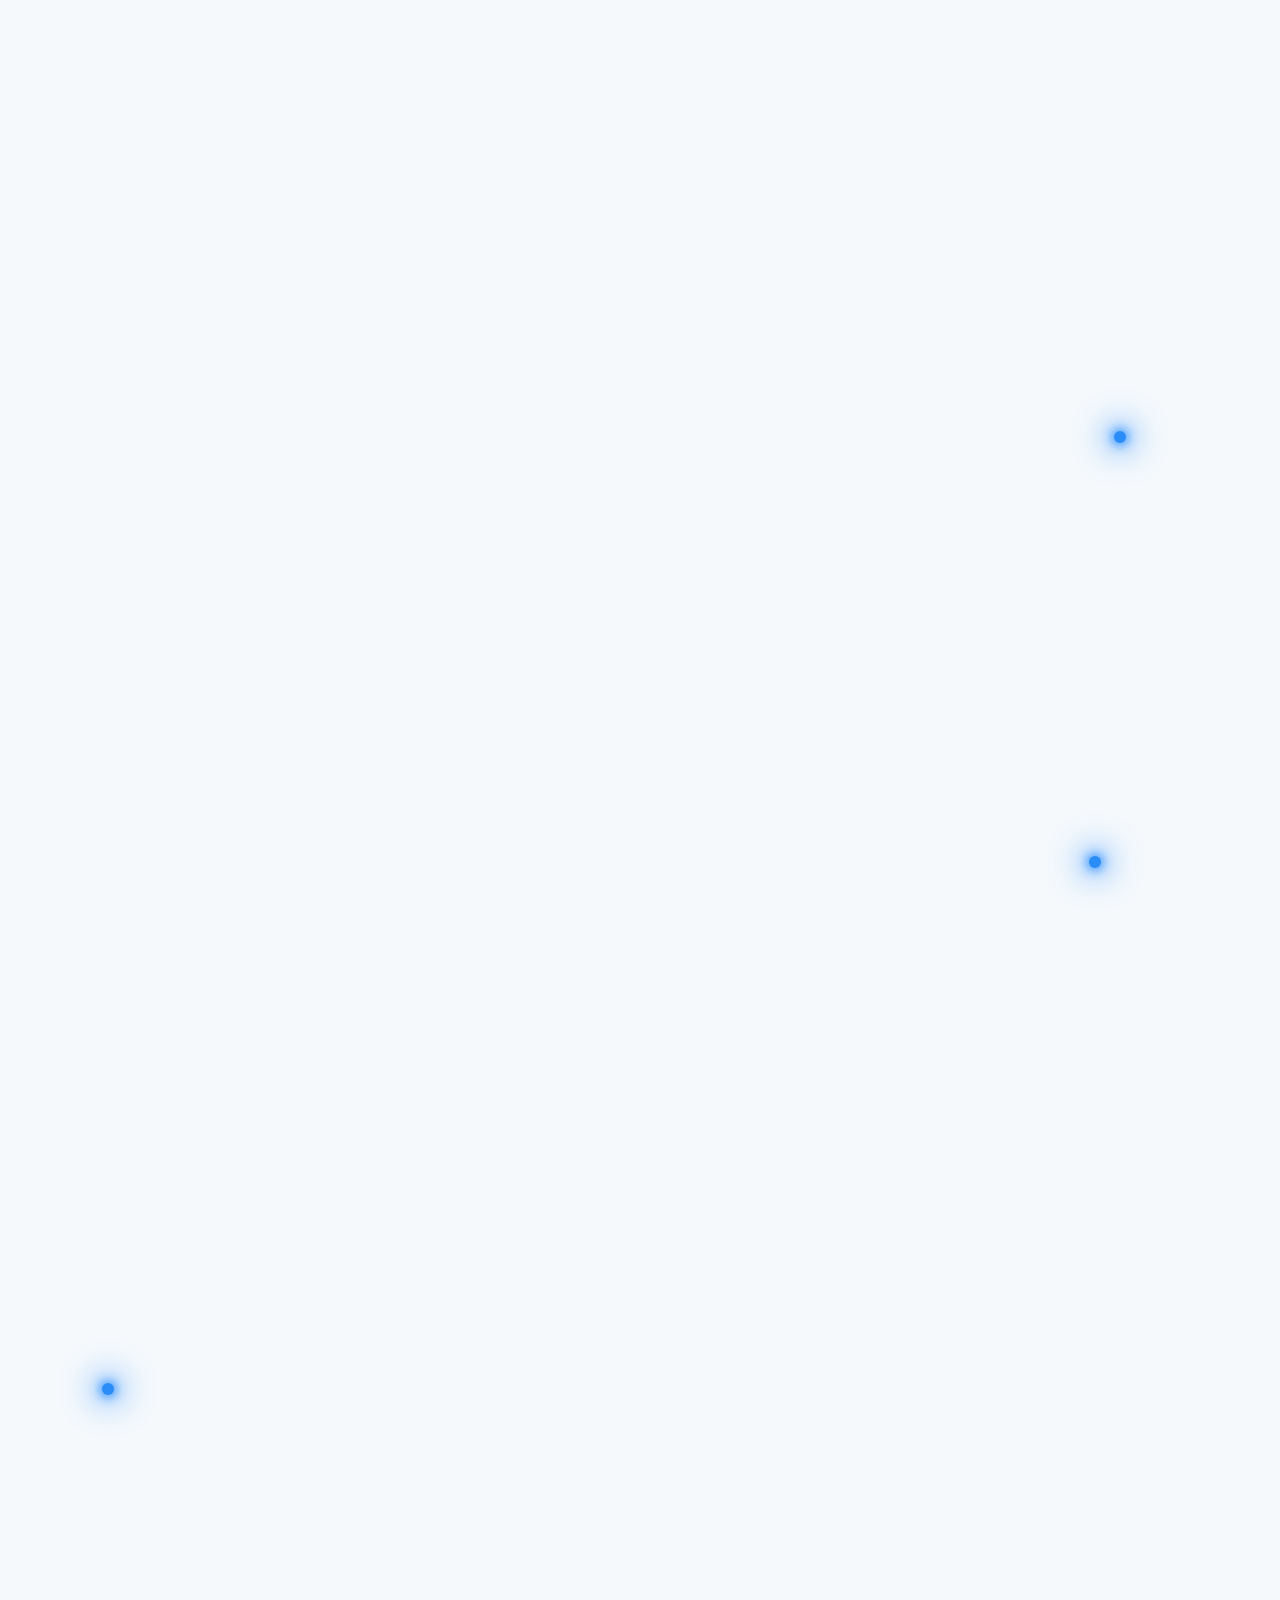
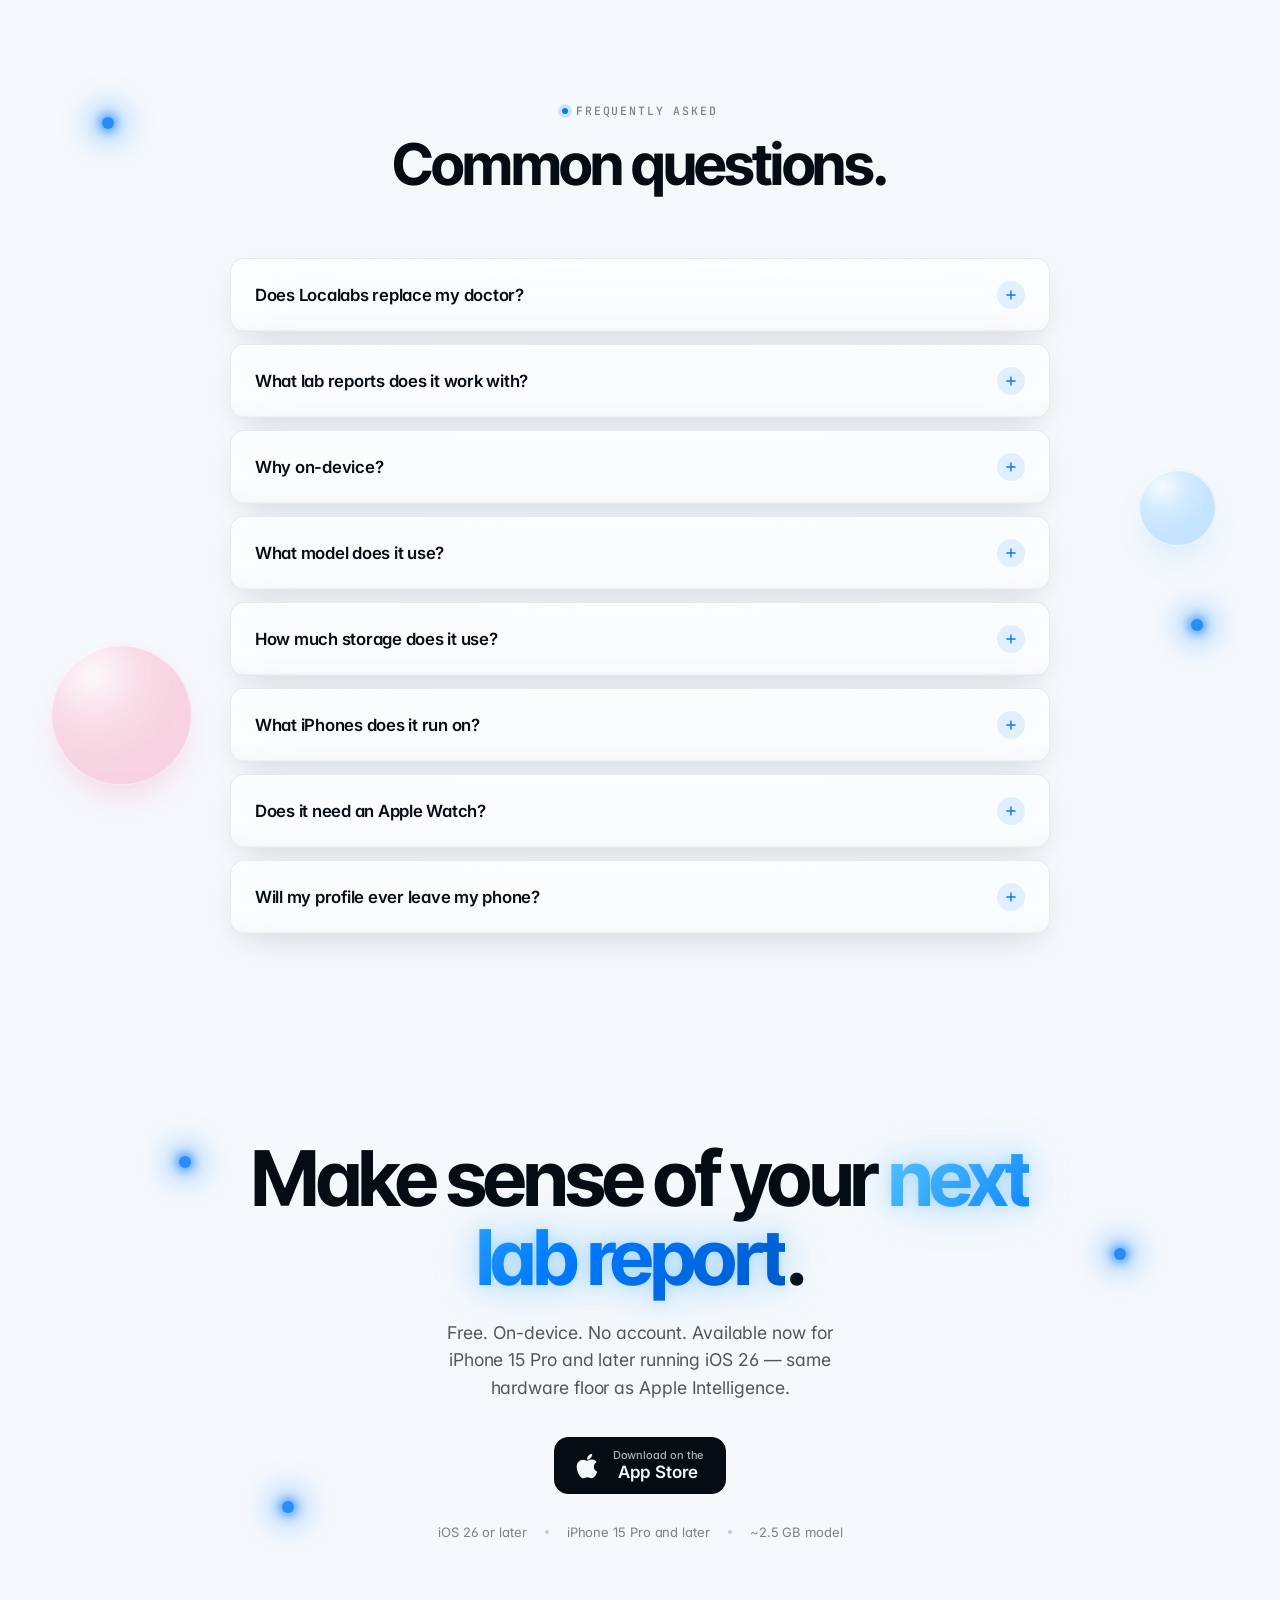
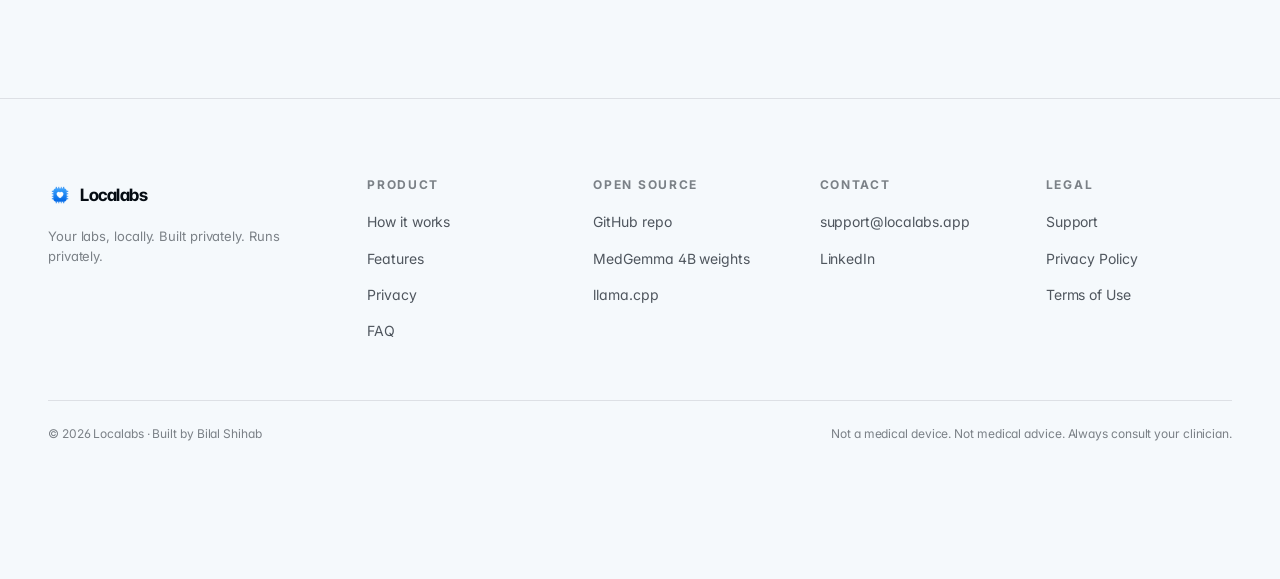
==== commit a519916e: "Liquid-glass pass: pastel mesh background + floating glass orbs Inspired by the bloom-picker liquid-" ====
--- a/index.html
+++ b/index.html
@@ -83,6 +83,9 @@
       <div class="orb orb-3" data-parallax="0.3"></div>
 
       <div class="float-grid" style="top: 8%; right: -8%;" data-parallax="-0.5" data-parallax-rotate="6"></div>
+      <div class="glass-orb orb-peach" style="top: 6%; left: 4%;" aria-hidden="true" data-parallax="-0.3"></div>
+      <div class="glass-orb sm orb-sky" style="bottom: 12%; right: 6%; animation-delay: -6s;" aria-hidden="true" data-parallax="0.4"></div>
+      <div class="glass-orb sm orb-pink orb-lg-only" style="top: 48%; left: 12%; animation-delay: -3s;" aria-hidden="true" data-parallax="0.25"></div>
       <div class="float-spark" style="top: 18%; right: 26%;" data-parallax="0.8"></div>
       <div class="float-spark" style="bottom: 22%; left: 14%; animation-delay: 1.4s;" data-parallax="-0.7"></div>
       <div class="float-spark" style="top: 56%; right: 8%; animation-delay: 0.8s;" data-parallax="0.5"></div>
@@ -130,6 +133,7 @@
      PROMISE
      ============================================================ -->
 <section class="promise">
+  <div class="glass-orb sm orb-lilac" style="top: 16%; right: 8%; animation-delay: -4s;" aria-hidden="true" data-parallax="-0.3"></div>
   <div class="container-narrow">
     <h2 class="reveal">Lab reports were written <span class="scribble">for doctors</span>.</h2>
     <p class="lead reveal delay-1">Localabs reads them for you — explains what each number means, what to ask at your next visit, and how it relates to the rest of your health. In language any human can read.</p>
@@ -174,6 +178,8 @@
      HOW IT WORKS — compact 3-tile
      ============================================================ -->
 <section id="how" class="how">
+  <div class="glass-orb orb-mint orb-lg-only" style="top: 5%; left: 3%; animation-delay: -8s;" aria-hidden="true" data-parallax="-0.25"></div>
+  <div class="glass-orb sm orb-peach" style="bottom: 8%; right: 4%; animation-delay: -2s;" aria-hidden="true" data-parallax="0.35"></div>
   <div class="float-spark" style="top: 8%; right: 12%; animation-delay: 0.7s;" aria-hidden="true"></div>
   <div class="float-spark" style="bottom: 18%; left: 6%; animation-delay: 2.0s;" aria-hidden="true"></div>
   <div class="container">
@@ -357,6 +363,8 @@
      BEYOND TRANSLATION — trends, meds, visits
      ============================================================ -->
 <section id="beyond" class="how">
+  <div class="glass-orb orb-gold orb-lg-only" style="top: 6%; right: 3%; animation-delay: -5s;" aria-hidden="true" data-parallax="-0.3"></div>
+  <div class="glass-orb sm orb-pink" style="bottom: 10%; left: 4%; animation-delay: -9s;" aria-hidden="true" data-parallax="0.3"></div>
   <div class="float-spark" style="top: 10%; left: 10%; animation-delay: 0.5s;" aria-hidden="true"></div>
   <div class="float-spark" style="bottom: 16%; right: 8%; animation-delay: 1.8s;" aria-hidden="true"></div>
   <div class="container">
@@ -543,6 +551,7 @@
      FAQ
      ============================================================ -->
 <section id="faq" class="faq">
+  <div class="glass-orb sm orb-sky" style="top: 8%; right: 5%; animation-delay: -7s;" aria-hidden="true" data-parallax="-0.25"></div>
   <div class="float-spark" style="top: 12%; left: 8%; animation-delay: 0.6s;" aria-hidden="true"></div>
   <div class="float-spark" style="top: 60%; right: 6%; animation-delay: 2.2s;" aria-hidden="true"></div>
   <div class="container">
@@ -625,6 +634,8 @@
      FINAL CTA
      ============================================================ -->
 <section id="download" class="final-cta">
+  <div class="glass-orb orb-pink orb-lg-only" style="top: 12%; left: 4%; animation-delay: -3s;" aria-hidden="true" data-parallax="0.3"></div>
+  <div class="glass-orb sm orb-gold" style="bottom: 14%; right: 6%; animation-delay: -10s;" aria-hidden="true" data-parallax="-0.35"></div>
   <div class="float-spark" style="top: 18%; left: 14%; animation-delay: 0.5s;" aria-hidden="true"></div>
   <div class="float-spark" style="top: 32%; right: 12%; animation-delay: 1.4s;" aria-hidden="true"></div>
   <div class="float-spark" style="bottom: 28%; left: 22%; animation-delay: 2.1s;" aria-hidden="true"></div>
--- a/styles.css
+++ b/styles.css
@@ -83,6 +83,12 @@
   background:
     radial-gradient(1100px 700px at 75% -10%, rgba(90, 200, 250, calc(0.28 * (1 - var(--dark)))), transparent 60%),
     radial-gradient(900px 600px at 15% 110%, rgba(0, 122, 255, calc(0.22 * (1 - var(--dark)))), transparent 55%),
+    /* Pastel mesh — soft pink/lilac/peach blobs that give the page the
+       bloom-picker's liquid-glass backdrop. Light mode only (weighted by
+       1 - --dark) so the dark theme keeps its deep-blue mood. */
+    radial-gradient(800px 600px at 10% 35%, rgba(255, 150, 180, calc(0.13 * (1 - var(--dark)))), transparent 60%),
+    radial-gradient(700px 520px at 88% 50%, rgba(190, 150, 255, calc(0.12 * (1 - var(--dark)))), transparent 60%),
+    radial-gradient(750px 560px at 55% 100%, rgba(255, 190, 120, calc(0.12 * (1 - var(--dark)))), transparent 60%),
     radial-gradient(1000px 700px at 90% 110%, rgba(0, 58, 142, calc(0.55 * var(--dark))), transparent 65%),
     radial-gradient(900px 600px at 5% 0%, rgba(10, 50, 130, calc(0.45 * var(--dark))), transparent 60%),
     linear-gradient(180deg,
@@ -514,7 +520,9 @@
      screens. Was a fixed 46px. */
   border-radius: 16% / 7.4%;
   background: #0a0f1c;
-  padding: 8px;
+  /* No padding — the bezel is created by insetting .phone-screen by a
+     percentage of THIS phone's own size (see below), so every phone has
+     an identical thin bezel regardless of its rendered size. */
   box-shadow:
     0 1px 0 rgba(255,255,255,0.08) inset,
     0 36px 80px -24px rgba(10, 18, 35, 0.45),
@@ -537,13 +545,14 @@
   background: #000; z-index: 4;
 }
 .phone-screen {
-  position: relative;
-  width: 100%; height: 100%;
-  /* Same percentage-with-slash trick as .phone — scales with the
-     screen's own dimensions. 14% / 6.5% gives a corner that's
-     slightly tighter than the outer bezel (matching the physical
-     bezel-radius offset), and remains circular at every size. Was
-     a fixed 38px. */
+  position: absolute;
+  /* The bezel. Inset by a percentage of the PHONE's own box (% insets on
+     an absolutely-positioned element resolve against this phone, not its
+     parent). top/bottom use a smaller % than left/right because top/bottom
+     resolve against height and left/right against width — and the phone is
+     tall: 1.2%·height == 2.6%·width, giving an even ~2.6%-of-width bezel on
+     every phone, hero or tile. */
+  top: 1.2%; bottom: 1.2%; left: 2.6%; right: 2.6%;
   border-radius: 14% / 6.5%;
   overflow: hidden;
   background: #fff;
@@ -573,7 +582,9 @@
    scale automatically — only the padding (tighter bezel) and shadow
    profile (softer, since the phone is smaller) need to be different. */
 .phone-sm {
-  padding: 6px;
+  /* No padding override — the bezel is now a percentage inset on
+     .phone-screen, so the small tile phones get the SAME thin bezel and
+     proportional island as the hero. Only the shadow is softened. */
   box-shadow:
     0 1px 0 rgba(255,255,255,0.08) inset,
     0 24px 60px -20px rgba(10, 18, 35, 0.40),
@@ -719,16 +730,13 @@
   min-height: 200px;
 }
 .how-tile .tile-stage .phone {
-  /* Use max-height as the dominant constraint so the phone fits
-     fully inside the tile-stage instead of bleeding past the bottom
-     bezel (the .how-tile has overflow: hidden, which was clipping
-     the lower third of the phone and making the screenshot look
-     like it continued past the rounded corners). Aspect-ratio
-     resolves the width from height automatically. */
+  /* A DEFINITE height (not max-height) is required now that .phone-screen
+     is absolutely positioned: with height:auto and no in-flow content the
+     phone collapsed to zero and the screenshot vanished. 360px reproduces
+     the size these phones rendered at before; width comes from the 9/19.5
+     aspect-ratio (~166px). */
   width: auto;
-  height: auto;
-  max-height: 360px;
-  max-width: 220px;
+  height: 360px;
 }
 .how-tile .tile-stage .halo {
   position: absolute; inset: 8%;
@@ -1007,6 +1015,10 @@
 
 @media (max-width: 900px) {
   .trends-grid { grid-template-columns: 1fr; gap: 28px; }
+  /* Once the trends section stacks, the Apple Health phone mockup becomes
+     a big standalone block that eats a lot of vertical space — hide it on
+     small windows and let the copy carry the section. */
+  .trends-visual { display: none; }
 }
 
 /* ============================================================
@@ -1682,10 +1694,9 @@
   .how-tile { padding: 22px; }
   .how-tile .tile-stage { min-height: 280px; }
   .how-tile .tile-stage .phone {
-    /* Tighter cap on mobile so the phone fits inside the shorter
-       tile-stage without bottom-clipping. */
-    max-height: 320px;
-    max-width: 180px;
+    /* Definite height on mobile too (see desktop rule) — smaller so it
+       fits the shorter tile-stage. */
+    height: 320px;
   }
 
   .features .section-head { margin-bottom: 32px; }
@@ -1776,3 +1787,60 @@
   color: var(--ink-3);
   font-size: 12px;
 }
+
+/* ============================================================
+   Liquid-glass orbs — bloom-picker-style floating petals
+   Translucent colored circles with a specular top-left highlight,
+   backdrop blur, and a slow drift. Purely decorative (pointer-events
+   none, aria-hidden in markup). Sizes are clamp()-based and positions
+   are %-based, so they scale with any viewport; the opacity is tied
+   to --dark so they soften automatically in dark mode.
+   ============================================================ */
+.glass-orb {
+  position: absolute;
+  pointer-events: none;
+  border-radius: 999px;
+  width: clamp(64px, 11vw, 148px);
+  aspect-ratio: 1;
+  background:
+    radial-gradient(120% 120% at 30% 22%,
+      rgba(255,255,255,0.85) 0%,
+      rgba(255,255,255,0.25) 28%,
+      rgba(255,255,255,0) 55%),
+    var(--orb-tint, rgba(255, 178, 102, 0.42));
+  backdrop-filter: blur(10px) saturate(160%);
+  -webkit-backdrop-filter: blur(10px) saturate(160%);
+  border: 1px solid rgba(255,255,255,0.55);
+  box-shadow:
+    0 1px 0 rgba(255,255,255,0.8) inset,
+    0 18px 40px -18px var(--orb-glow, rgba(255,150,80,0.5));
+  opacity: calc(0.9 - 0.55 * var(--dark));
+  animation: orb-drift 16s ease-in-out infinite alternate;
+  /* Behind ALL section content (static text included), above the fixed
+     .world background (z -2). Positioned elements otherwise paint over
+     static text, and these orbs are big enough to cover a heading. */
+  z-index: -1;
+}
+.glass-orb.sm { width: clamp(36px, 6vw, 80px); }
+.orb-pink  { --orb-tint: rgba(255,140,170,0.40); --orb-glow: rgba(255,120,160,0.50); }
+.orb-peach { --orb-tint: rgba(255,180,110,0.42); --orb-glow: rgba(255,160,90,0.50); }
+.orb-mint  { --orb-tint: rgba(120,220,160,0.38); --orb-glow: rgba(90,200,140,0.45); }
+.orb-lilac { --orb-tint: rgba(190,150,255,0.38); --orb-glow: rgba(170,130,250,0.50); }
+.orb-sky   { --orb-tint: rgba(110,190,255,0.40); --orb-glow: rgba(90,170,250,0.50); }
+.orb-gold  { --orb-tint: rgba(245,184,30,0.38);  --orb-glow: rgba(245,184,30,0.50); }
+
+@keyframes orb-drift {
+  0%   { transform: translate3d(0, 0, 0) scale(1); }
+  100% { transform: translate3d(0, -24px, 0) scale(1.05); }
+}
+
+/* Small screens: keep the garnish but shrink + soften it so it never
+   crowds the content (sizes also shrink naturally via the vw clamp). */
+@media (max-width: 680px) {
+  .glass-orb { opacity: calc(0.55 - 0.3 * var(--dark)); }
+  .glass-orb.orb-lg-only { display: none; }
+}
+
+@media (prefers-reduced-motion: reduce) {
+  .glass-orb { animation: none !important; }
+}
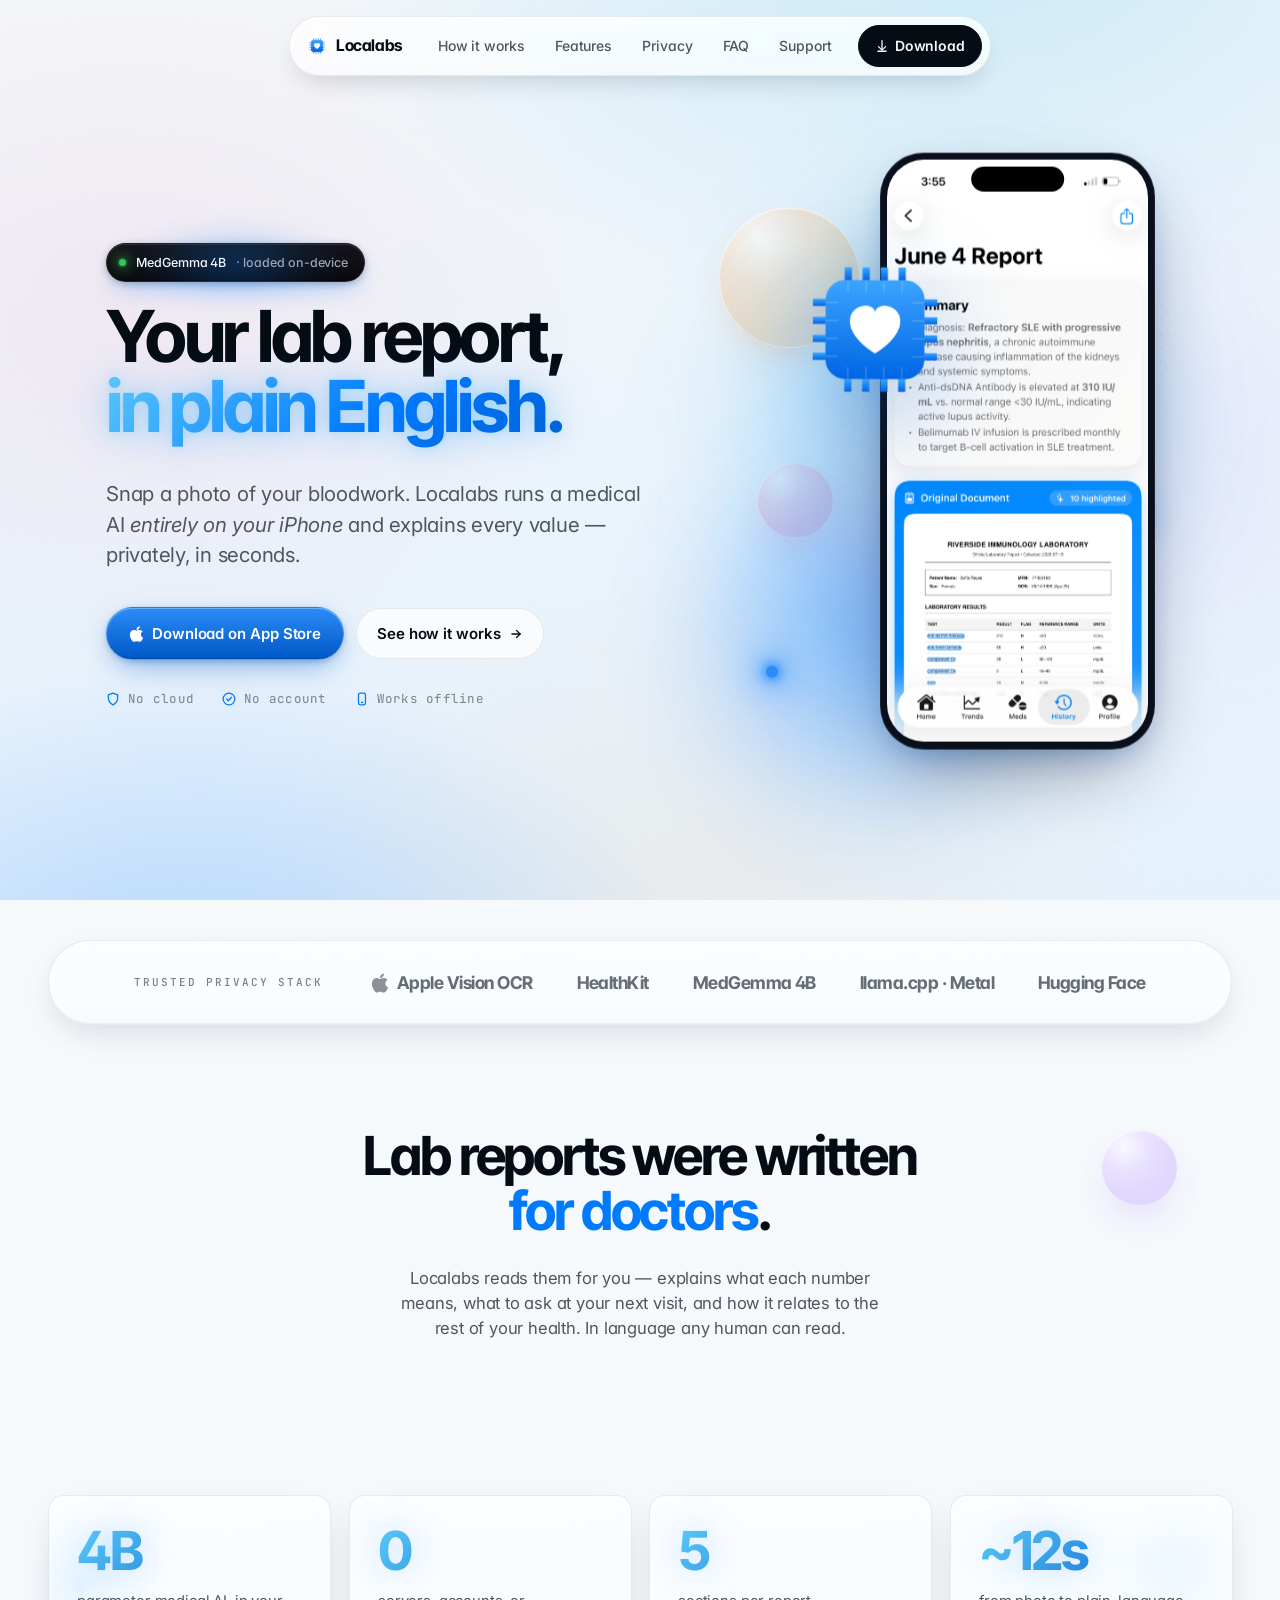
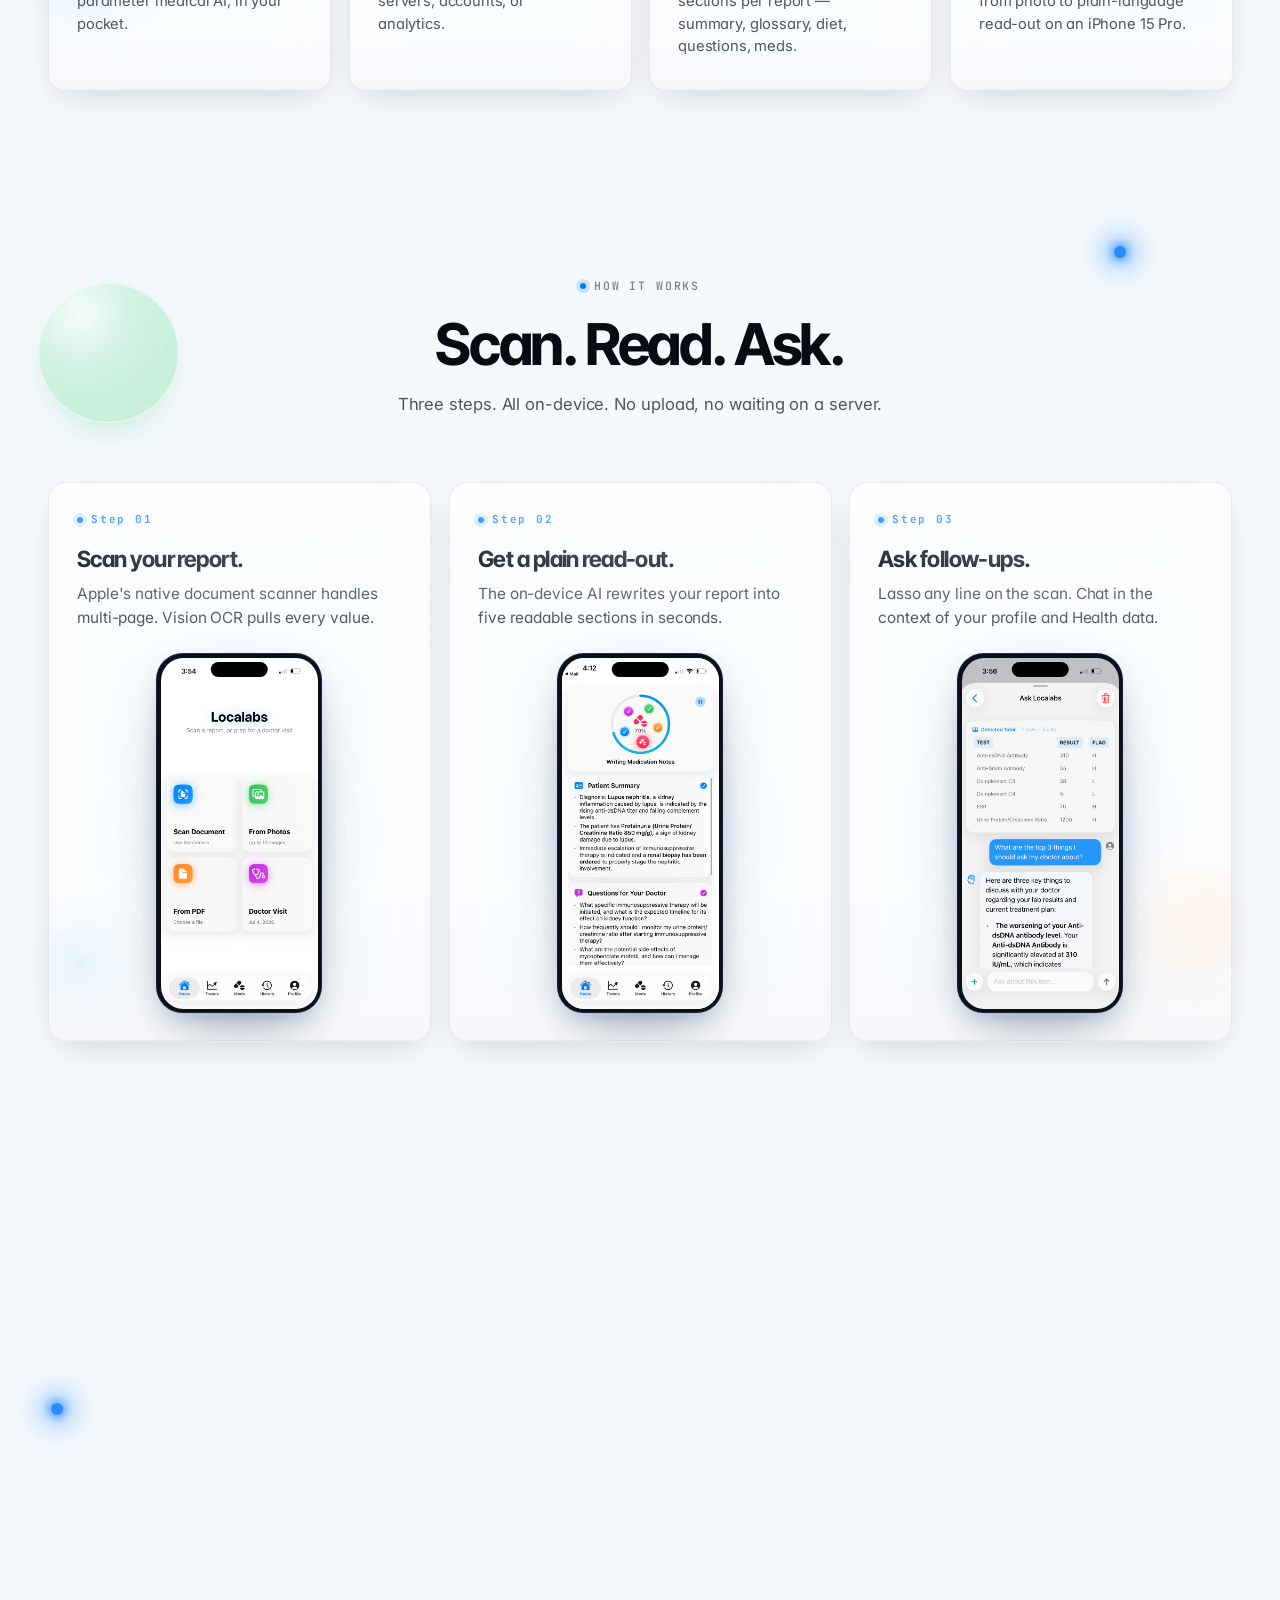
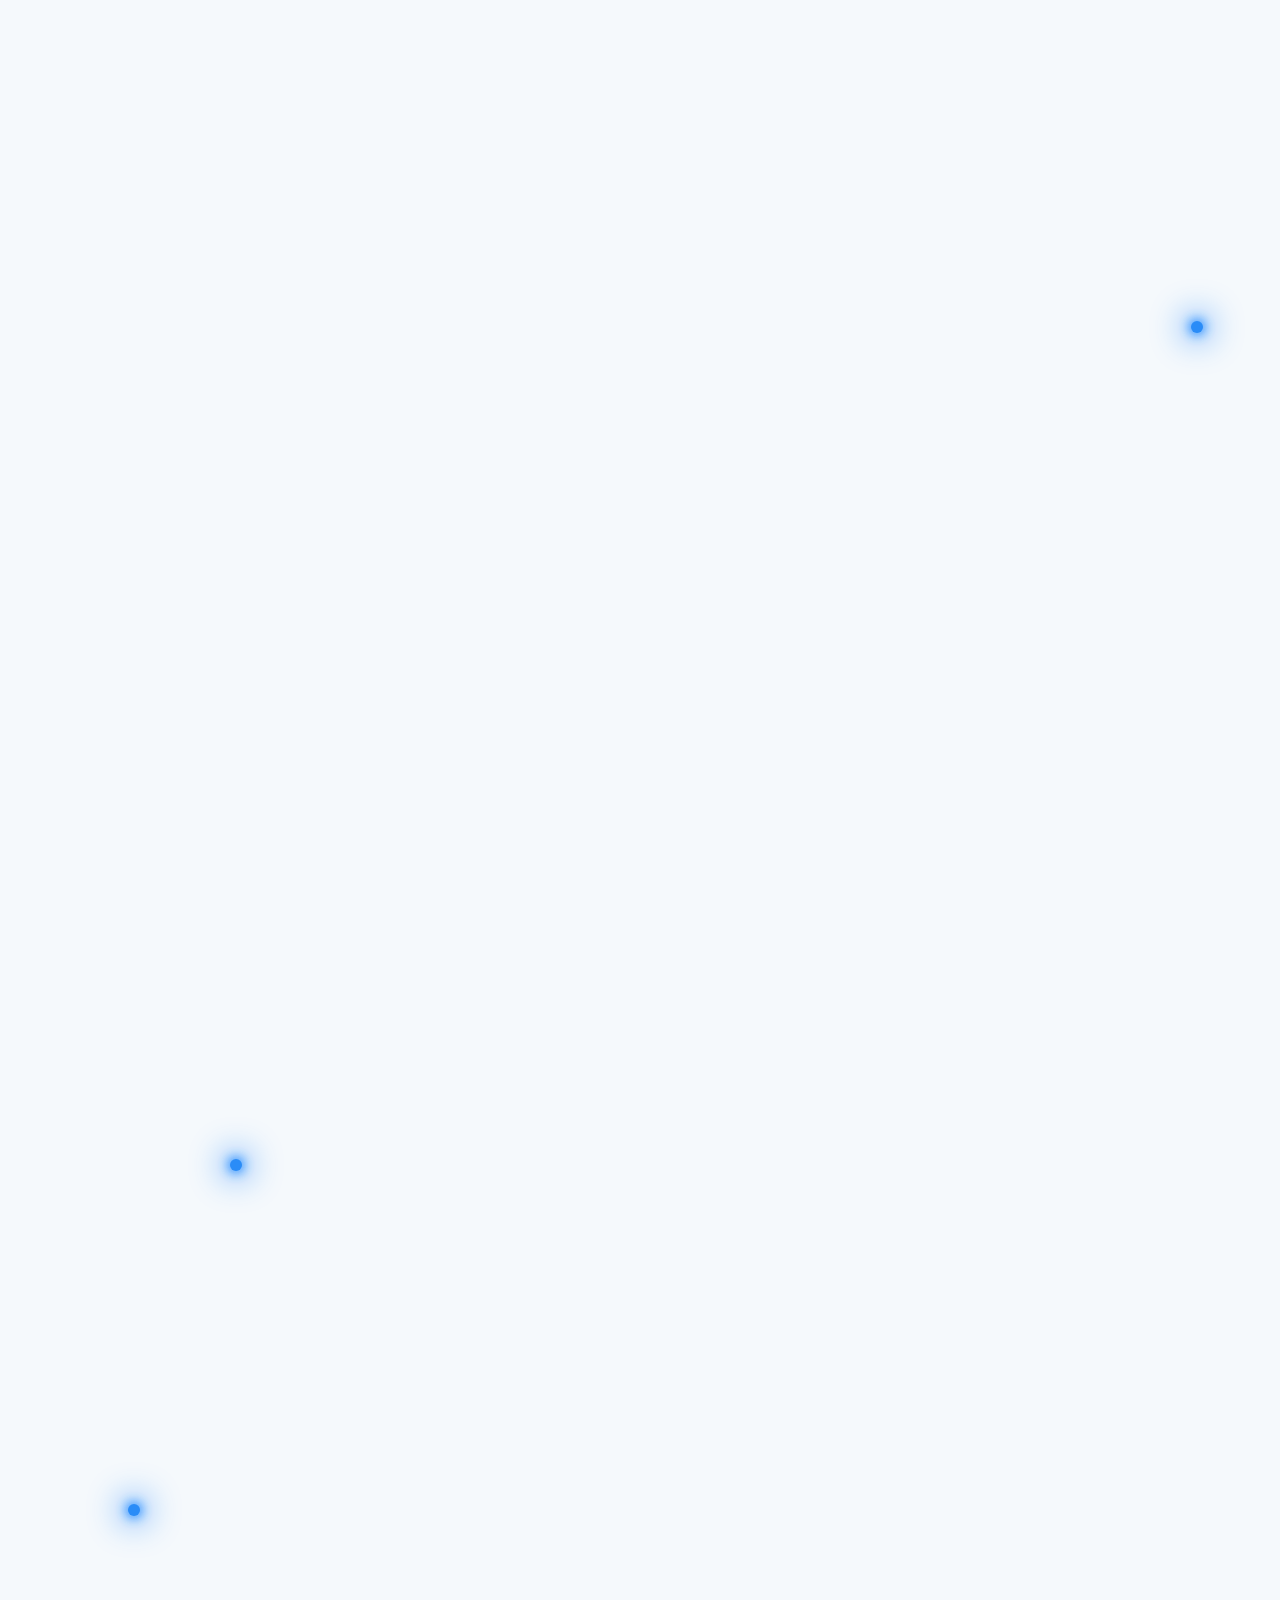
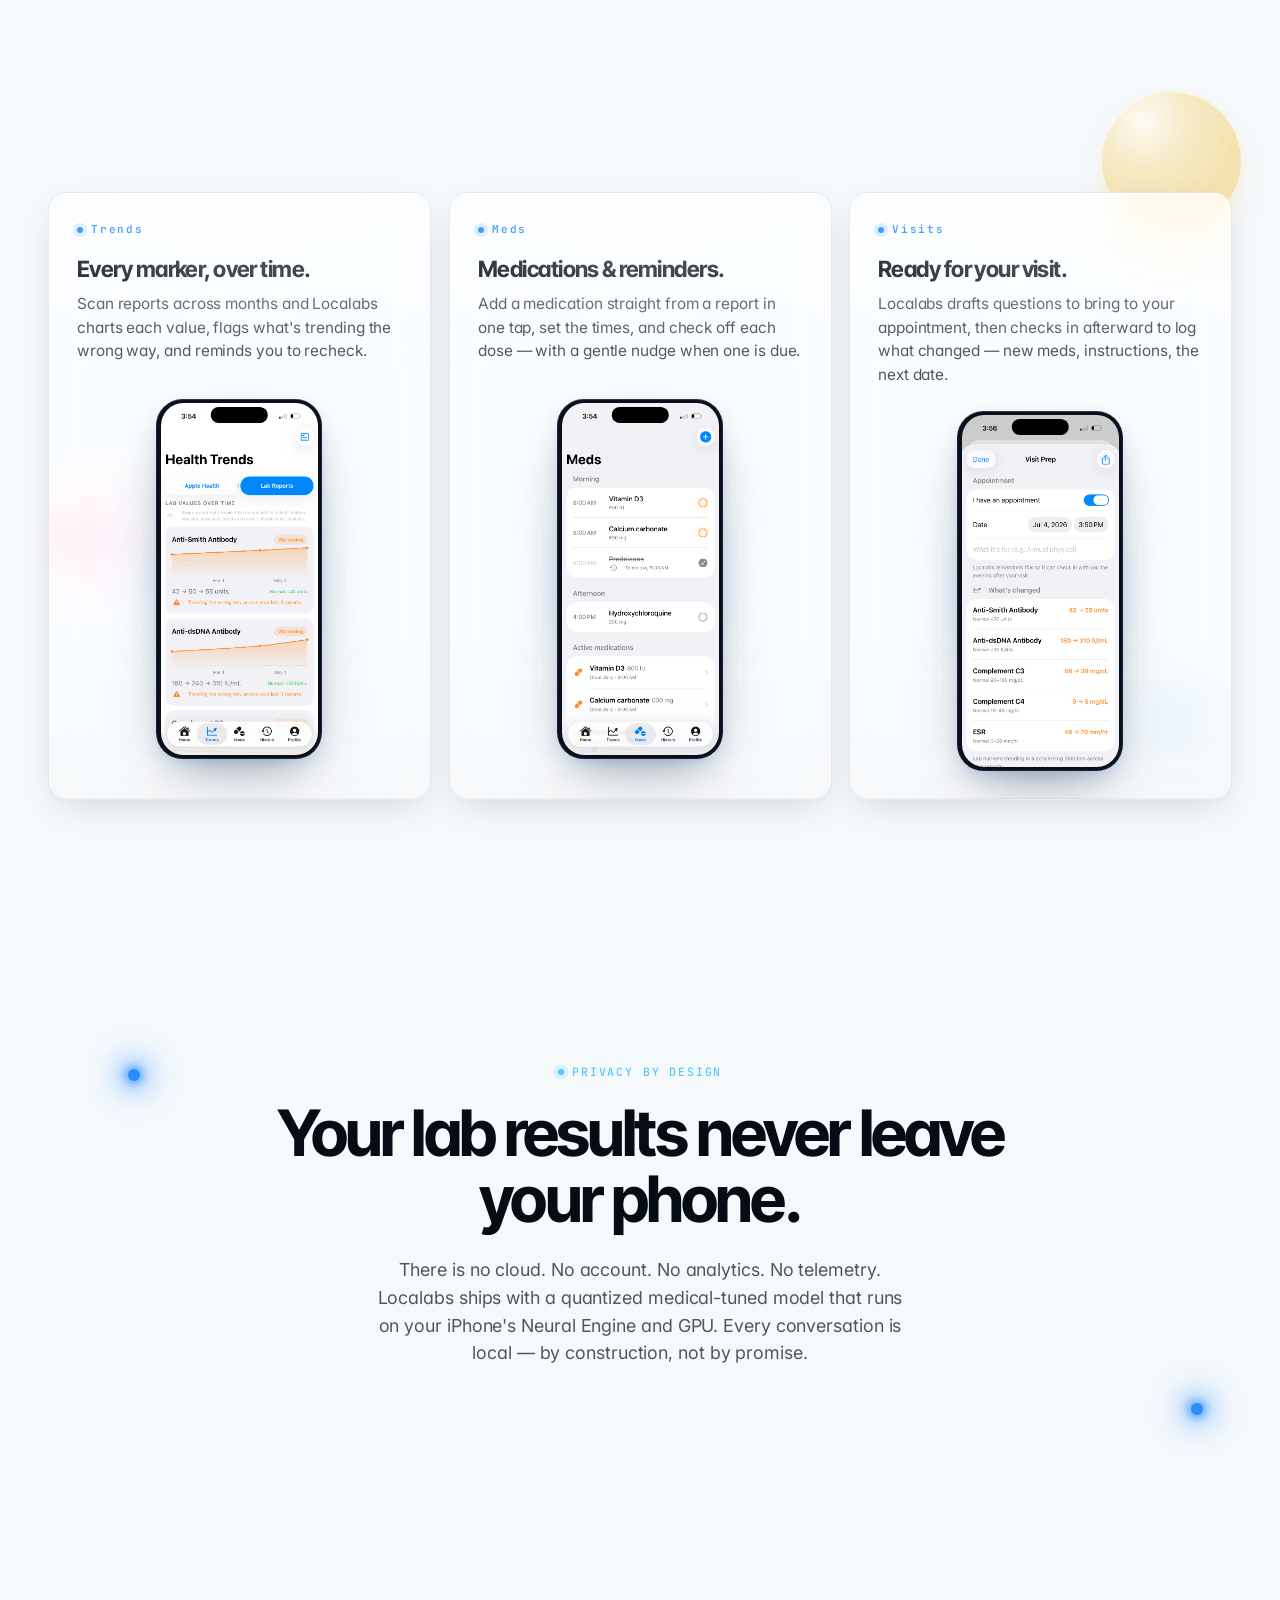
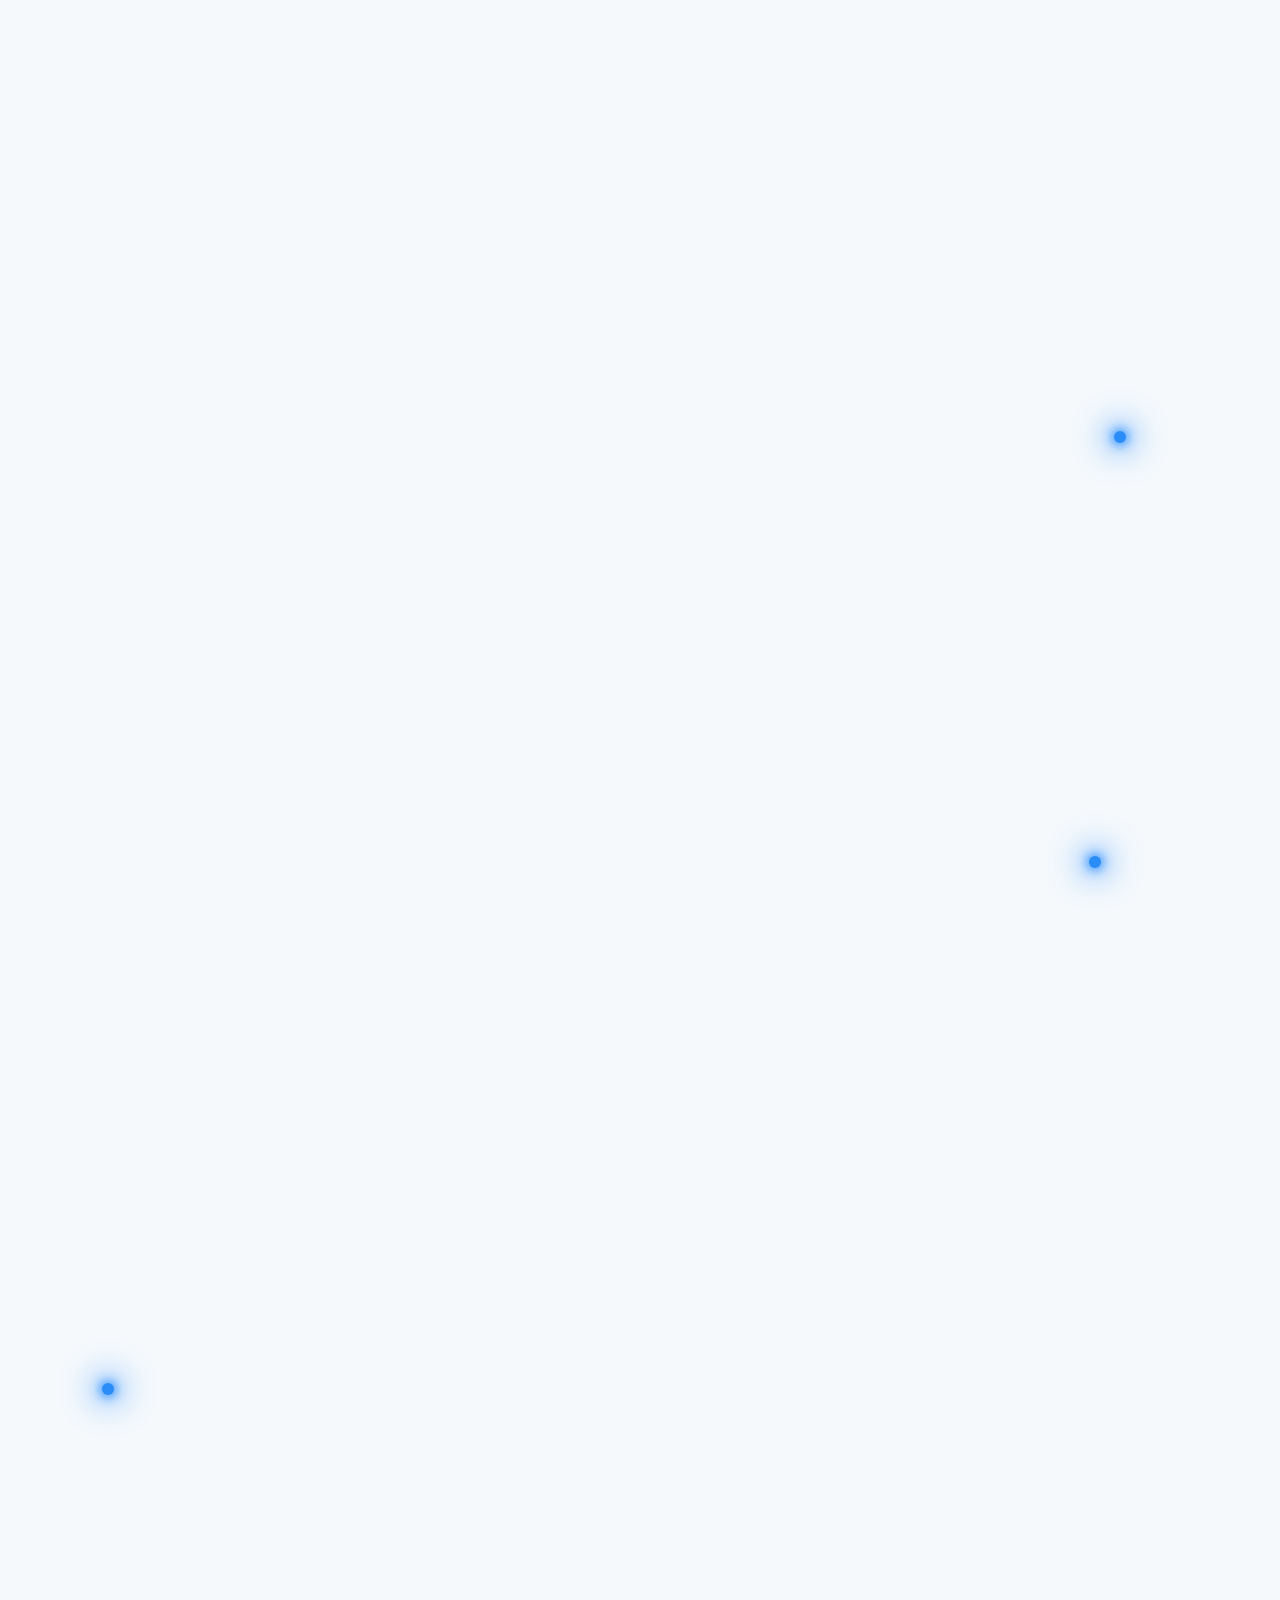
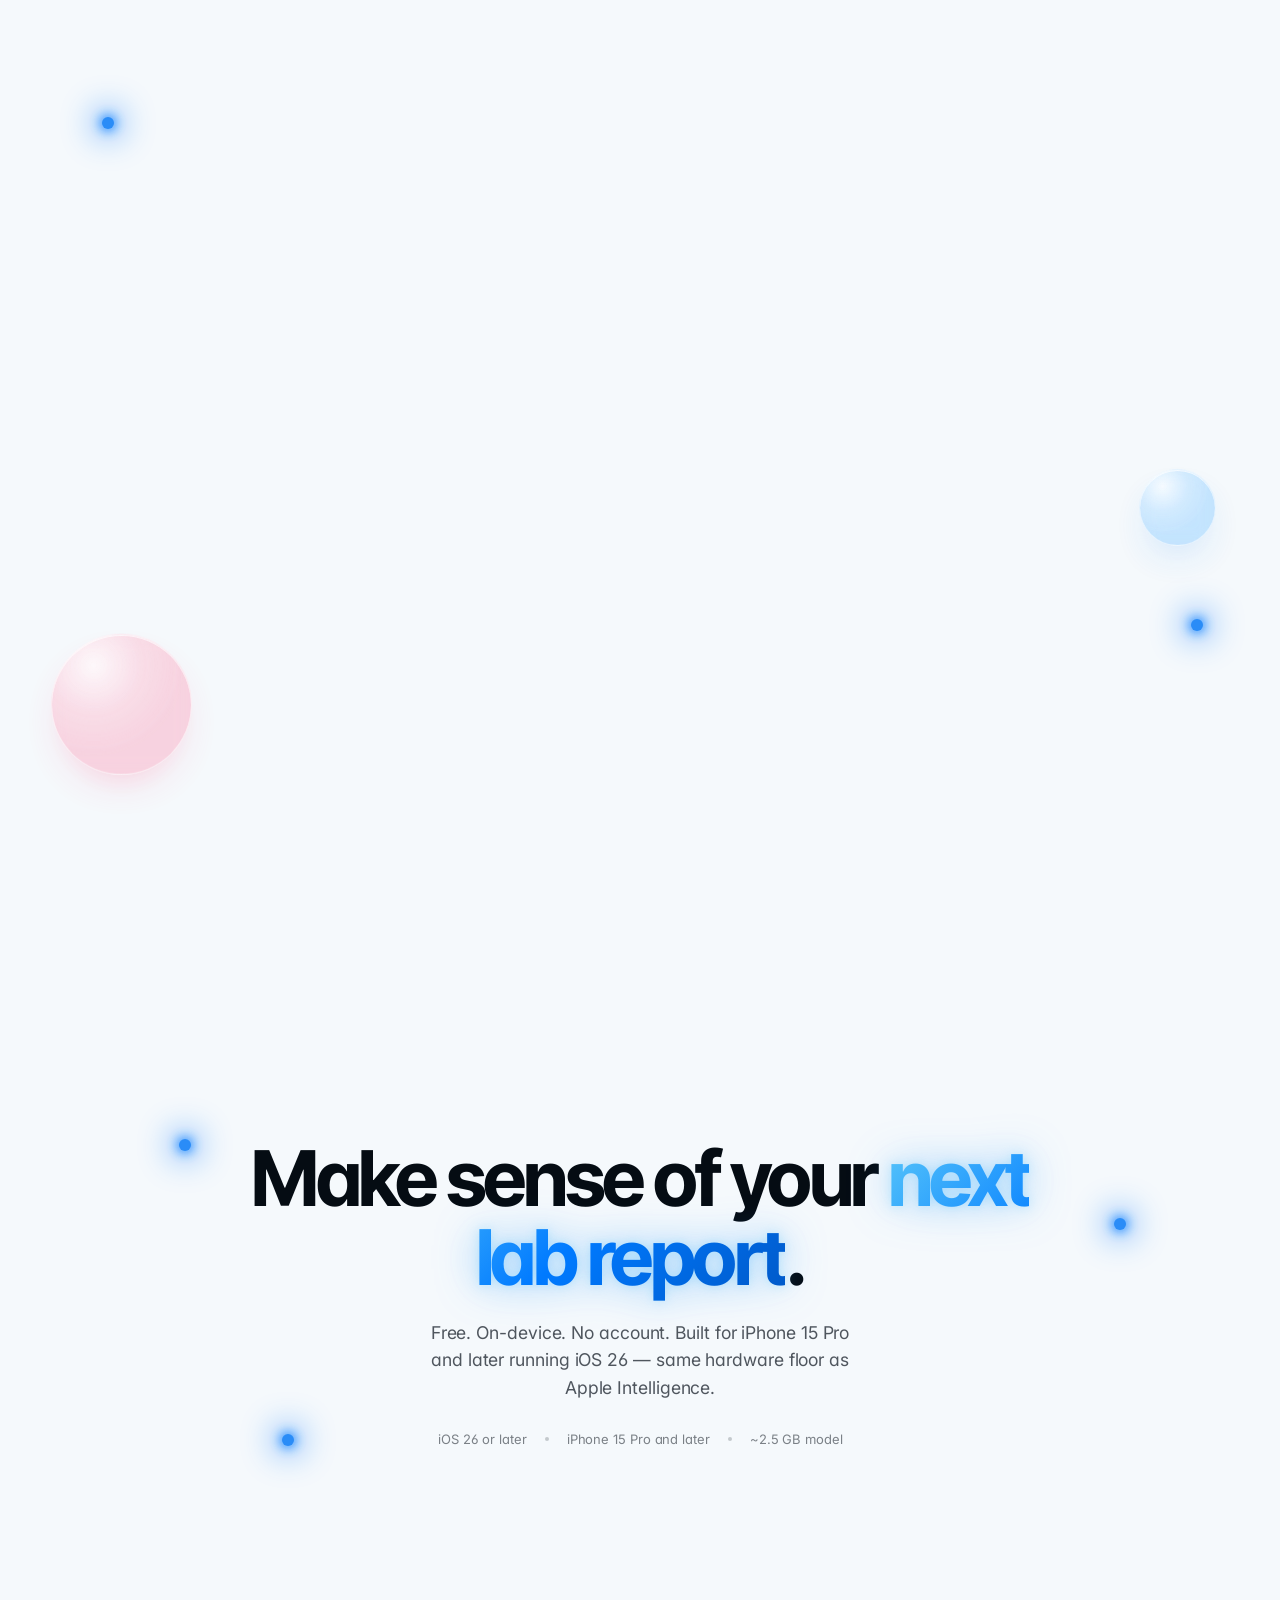
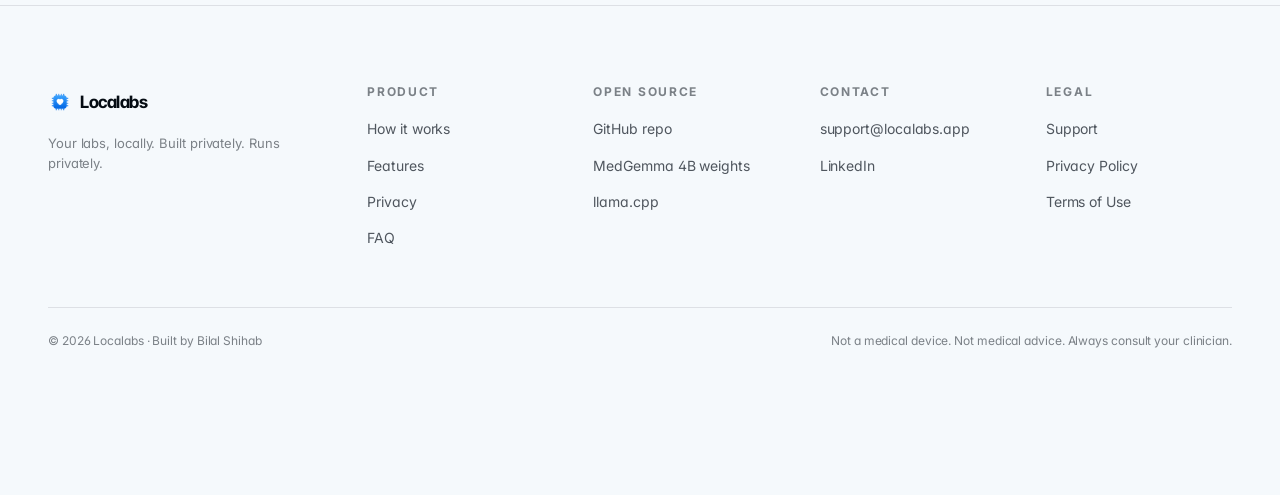
==== commit 39c1f3bc: "Remove the App Store button from the bottom section; the app isn't on the App Store yet" ====
--- a/index.html
+++ b/index.html
@@ -641,18 +641,7 @@
   <div class="float-spark" style="bottom: 28%; left: 22%; animation-delay: 2.1s;" aria-hidden="true"></div>
   <div class="container-narrow">
     <h2 class="reveal">Make sense of your <span class="gradient-text">next lab report</span>.</h2>
-    <p class="reveal delay-1">Free. On-device. No account. Available now for iPhone&nbsp;15&nbsp;Pro and later running iOS&nbsp;26 — same hardware floor as Apple&nbsp;Intelligence.</p>
-    <div class="cta-row reveal delay-2">
-      <a href="#" class="appstore">
-        <span class="glyph">
-          <svg width="24" height="28" viewBox="0 0 384 512" fill="currentColor"><path d="M318.7 268.7c-.2-36.7 16.4-64.4 50-84.8-18.8-26.9-47.2-41.7-84.7-44.6-35.5-2.8-74.3 20.7-88.5 20.7-15 0-49.4-19.7-76.4-19.7C63.3 141.2 4 184.8 4 273.5q0 39.3 14.4 81.2c12.8 36.7 59 126.7 107.2 125.2 25.2-.6 43-17.9 75.8-17.9 31.8 0 48.3 17.9 76.4 17.9 48.6-.7 90.4-82.5 102.6-119.3-65.2-30.7-61.7-90-61.7-91.9zm-56.6-164.2c27.3-32.4 24.8-61.9 24-72.5-24.1 1.4-52 16.4-67.9 34.9-17.5 19.8-27.8 44.3-25.6 71.9 26.1 2 49.9-11.4 69.5-34.3z"/></svg>
-        </span>
-        <span class="tags">
-          <span class="sm">Download on the</span>
-          <span class="lg">App&nbsp;Store</span>
-        </span>
-      </a>
-    </div>
+    <p class="reveal delay-1">Free. On-device. No account. Built for iPhone&nbsp;15&nbsp;Pro and later running iOS&nbsp;26 — same hardware floor as Apple&nbsp;Intelligence.</p>
     <div class="badge-row reveal delay-3">
       <span>iOS&nbsp;26 or later</span>
       <span class="sep"></span>
--- a/styles.css
+++ b/styles.css
@@ -1844,3 +1844,75 @@
 @media (prefers-reduced-motion: reduce) {
   .glass-orb { animation: none !important; }
 }
+
+/* ============================================================
+   Liquid-glass motion pass — the cards themselves
+   1) Bloom-in: a light flash "through the glass" as a card reveals.
+   2) Unified hover: lift + specular sweep on the glass cards that
+      lacked it (stats, FAQ, privacy tiles) and the CTA buttons.
+   3) FAQ items bloom softly while open.
+   All CSS-only and size-relative, so it behaves at every viewport.
+   ============================================================ */
+
+/* 1) Bloom-in on reveal. Animates ONLY filter, so it can never fight
+   the reveal classes' opacity/transform transitions. */
+.glass.reveal.in, .glass.reveal-scale.in, .glass.reveal-tilt.in,
+.glass.reveal-left.in, .glass.reveal-right.in, .glass.reveal-blur.in {
+  animation: glass-bloom 0.9s cubic-bezier(0.3, 0.7, 0.3, 1) 0.12s backwards;
+}
+@keyframes glass-bloom {
+  0%   { filter: brightness(1) saturate(1); }
+  35%  { filter: brightness(1.14) saturate(1.25); }
+  100% { filter: brightness(1) saturate(1); }
+}
+
+/* 2a) Hover lift for the glass cards that had none. Uses the separate
+   `translate` property so it composes with (never overrides) the reveal
+   classes' `transform` transitions. */
+.stat, .faq-item, .priv-tile {
+  transition-property: translate, box-shadow;
+  transition-duration: 0.35s;
+  transition-timing-function: cubic-bezier(0.3, 0.7, 0.3, 1.3);
+}
+.stat:hover, .faq-item:hover, .priv-tile:hover { translate: 0 -3px; }
+
+/* 2b) Specular sweep on hover — same light-pass the shimmer tiles have,
+   for the cards and buttons that lacked it. (All targets have
+   border-radius + overflow clipping, so the sweep stays inside.) */
+.stat::after, .faq-item::after, .priv-tile::after,
+.nav-cta::after, .appstore::after {
+  content: ""; position: absolute; inset: -1px;
+  border-radius: inherit;
+  background: linear-gradient(115deg, transparent 30%, rgba(255,255,255,0.30) 50%, transparent 70%);
+  opacity: 0;
+  pointer-events: none;
+  transform: translateX(-100%);
+  transition: opacity 0.3s ease;
+}
+.stat:hover::after, .faq-item:hover::after, .priv-tile:hover::after,
+.nav-cta:hover::after, .appstore:hover::after {
+  opacity: 1;
+  animation: shimmer 1.1s cubic-bezier(0.4, 0, 0.2, 1);
+}
+.stat, .priv-tile { position: relative; }
+.nav-cta, .appstore { position: relative; overflow: hidden; }
+
+/* 3) FAQ bloom-while-open: a soft blue glow + tiny lift so the active
+   question reads as lit glass. */
+.faq-item:has(details[open]) {
+  translate: 0 -2px;
+  box-shadow:
+    var(--glass-shadow),
+    0 0 0 1px rgba(0, 122, 255, 0.16),
+    0 16px 44px -16px rgba(0, 122, 255, 0.35);
+}
+
+@media (prefers-reduced-motion: reduce) {
+  .glass.reveal.in, .glass.reveal-scale.in, .glass.reveal-tilt.in,
+  .glass.reveal-left.in, .glass.reveal-right.in, .glass.reveal-blur.in {
+    animation: none;
+  }
+  .stat:hover::after, .faq-item:hover::after, .priv-tile:hover::after,
+  .nav-cta:hover::after, .appstore:hover::after { animation: none; opacity: 0; }
+  .stat, .faq-item, .priv-tile { transition: none; }
+}
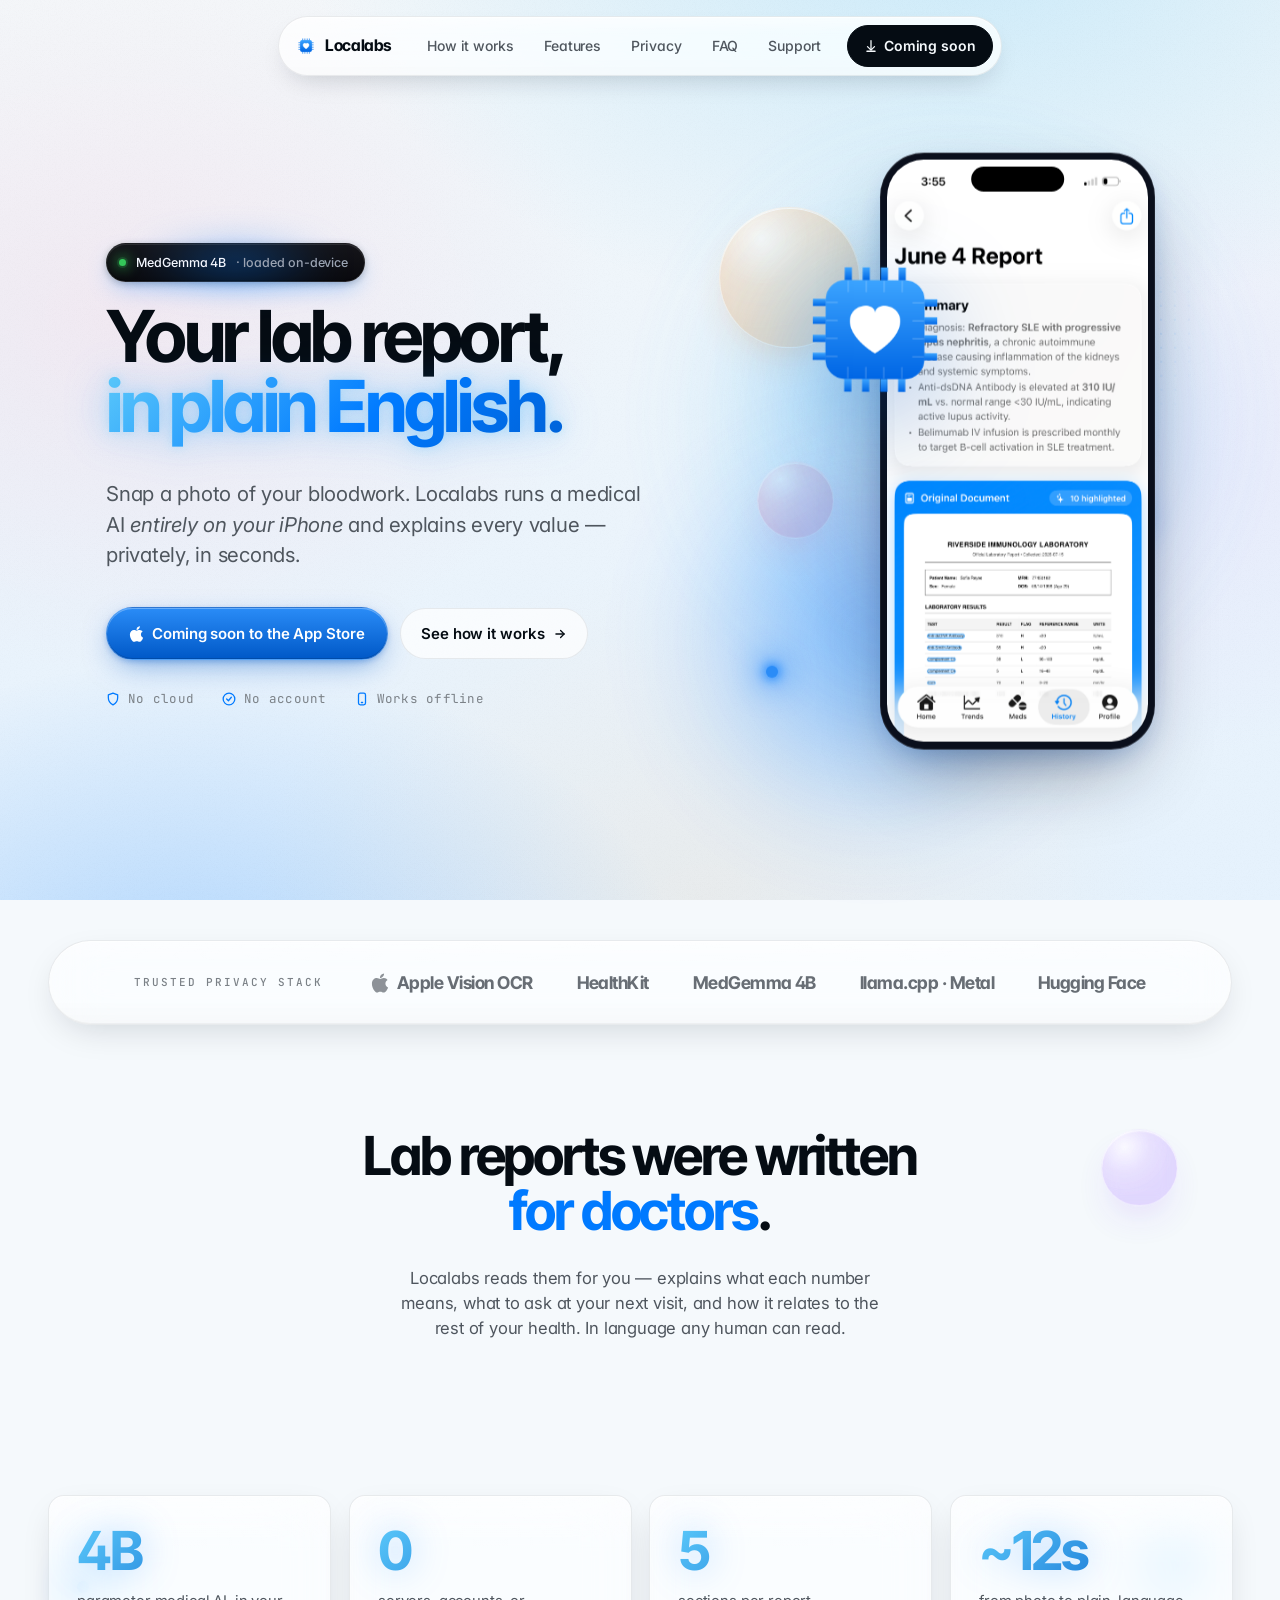
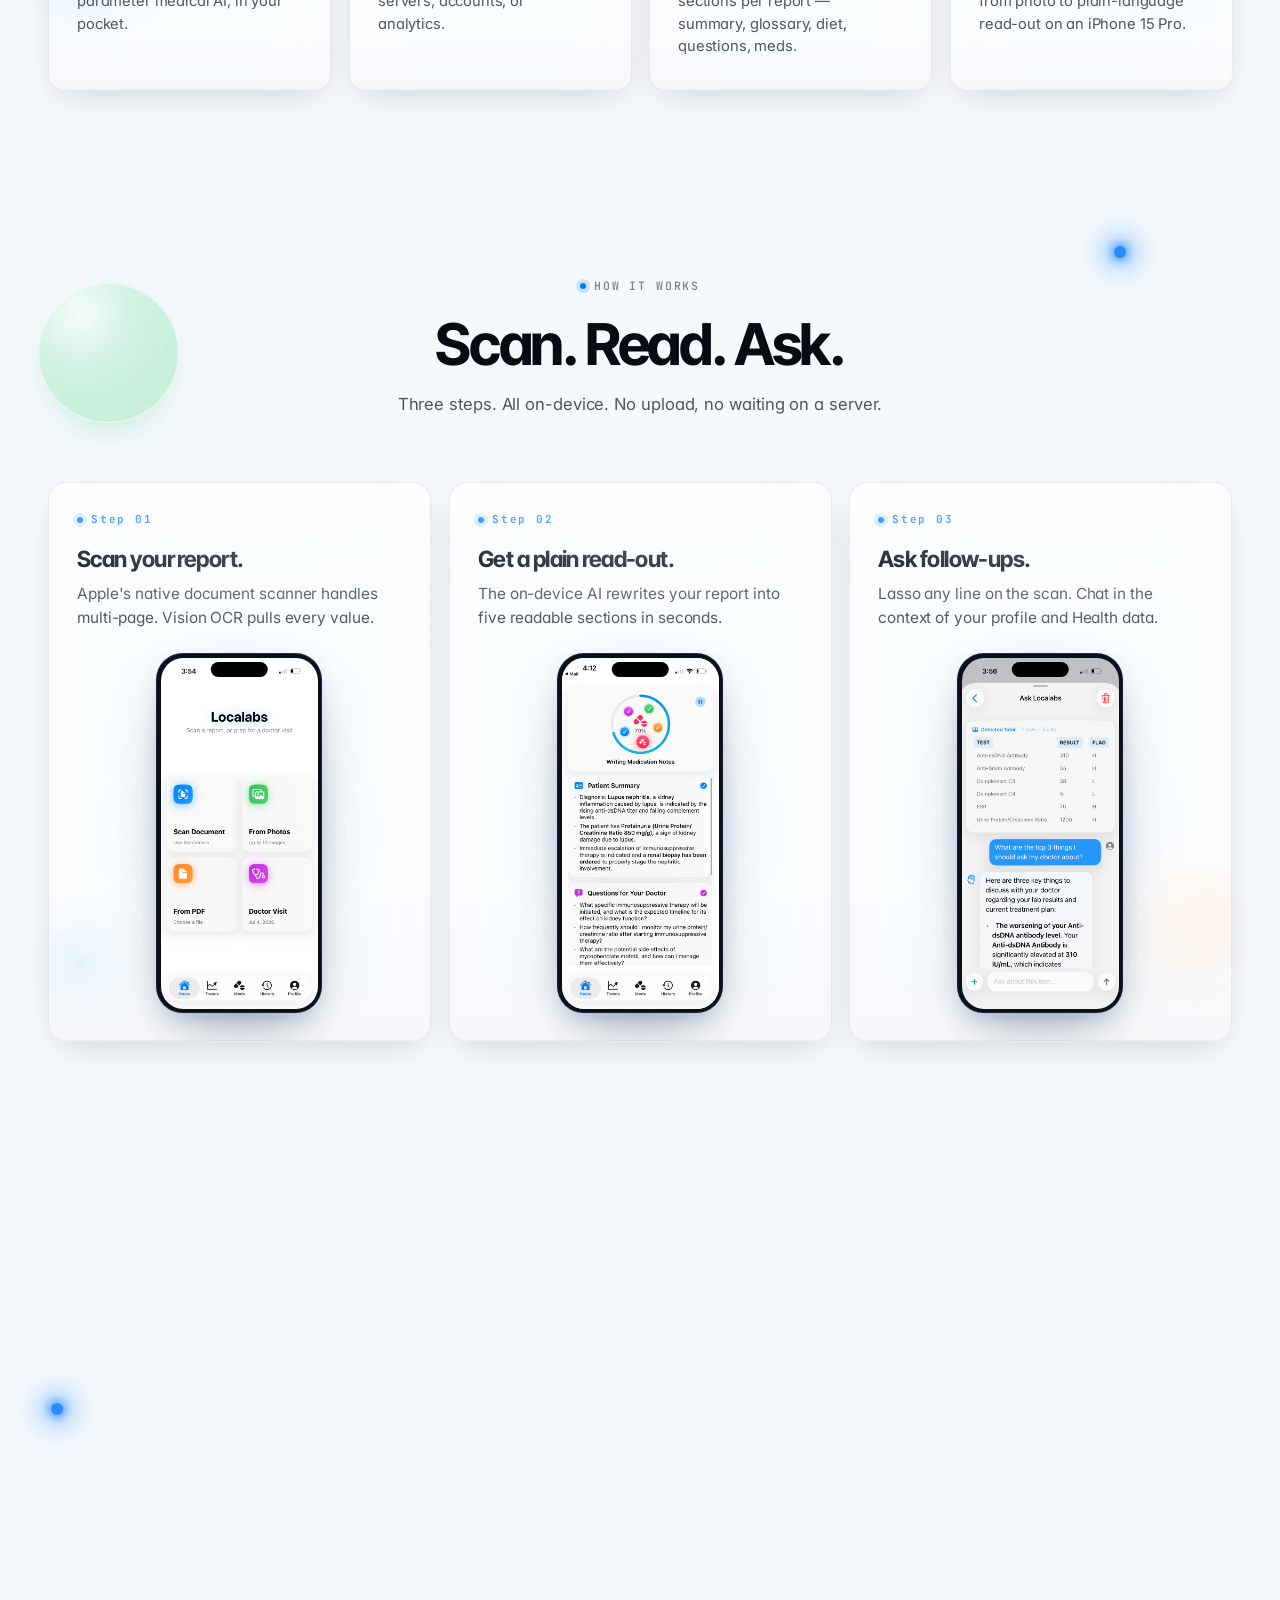
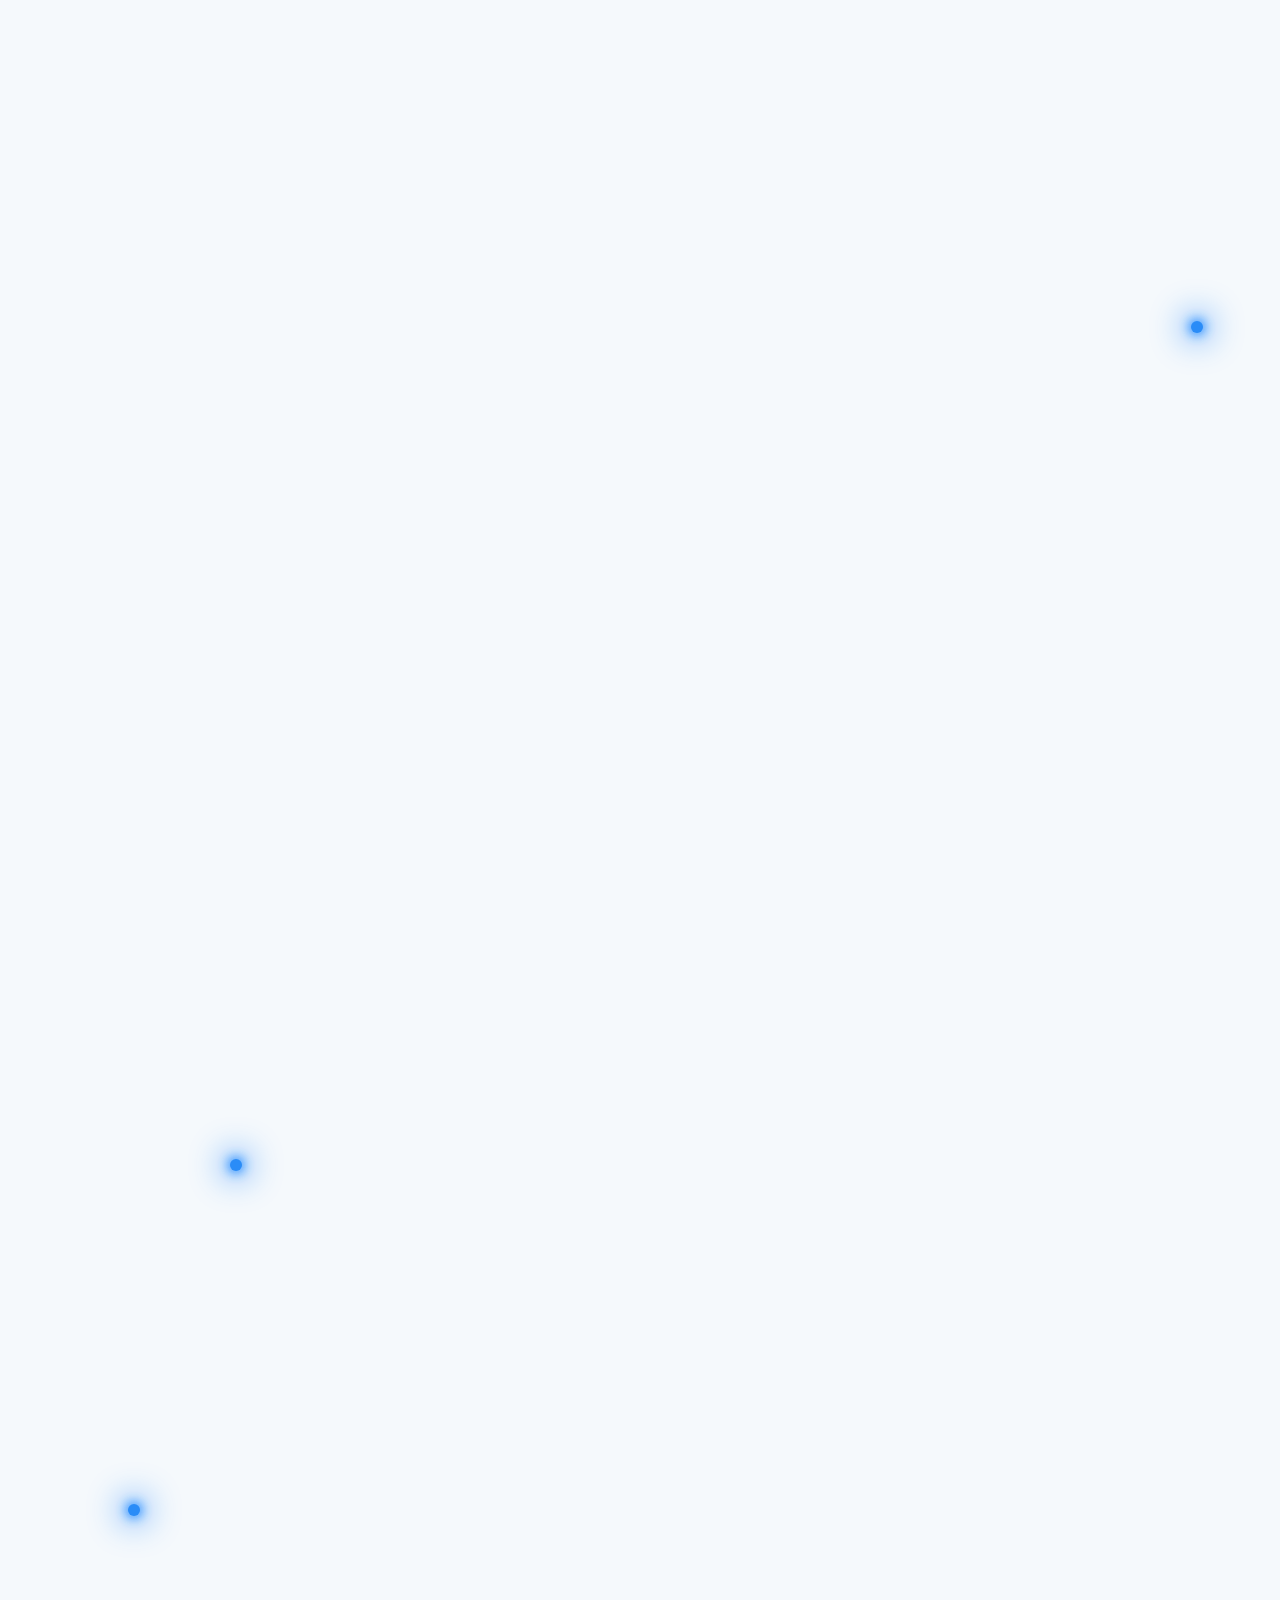
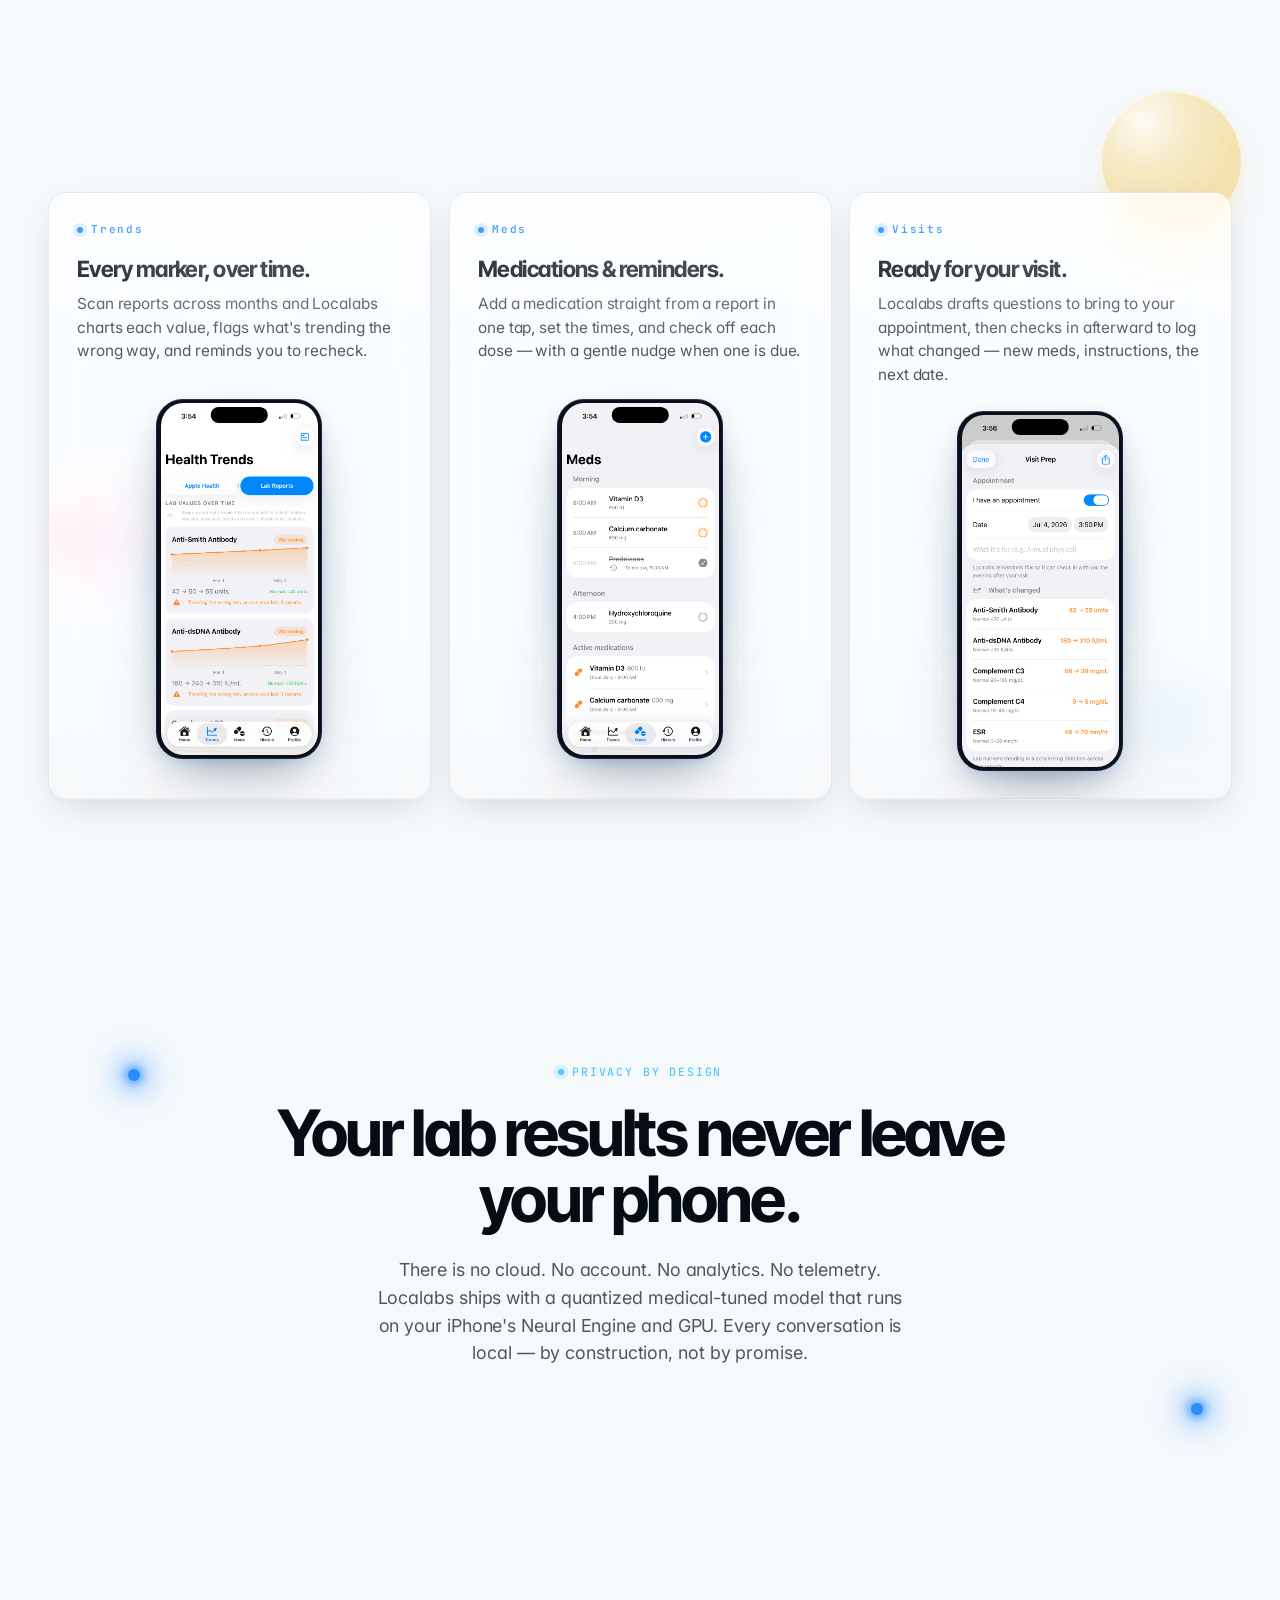
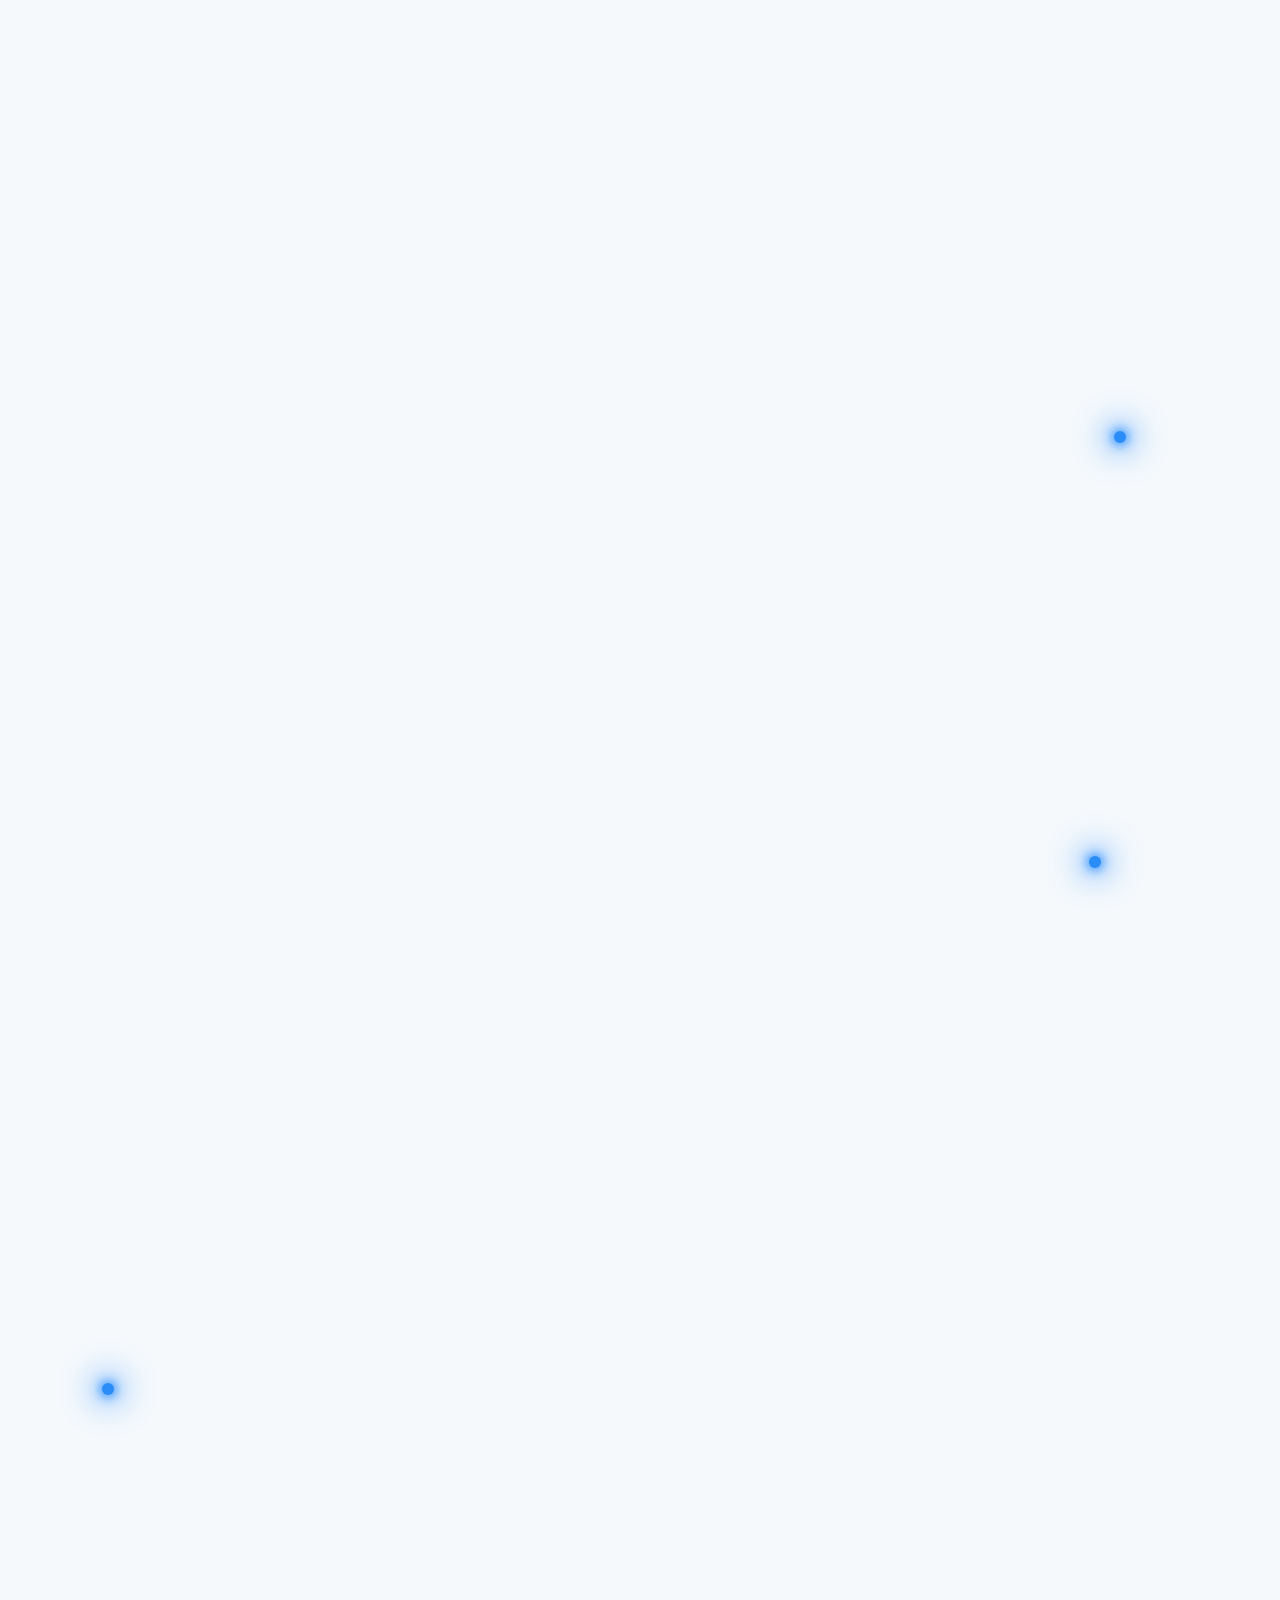
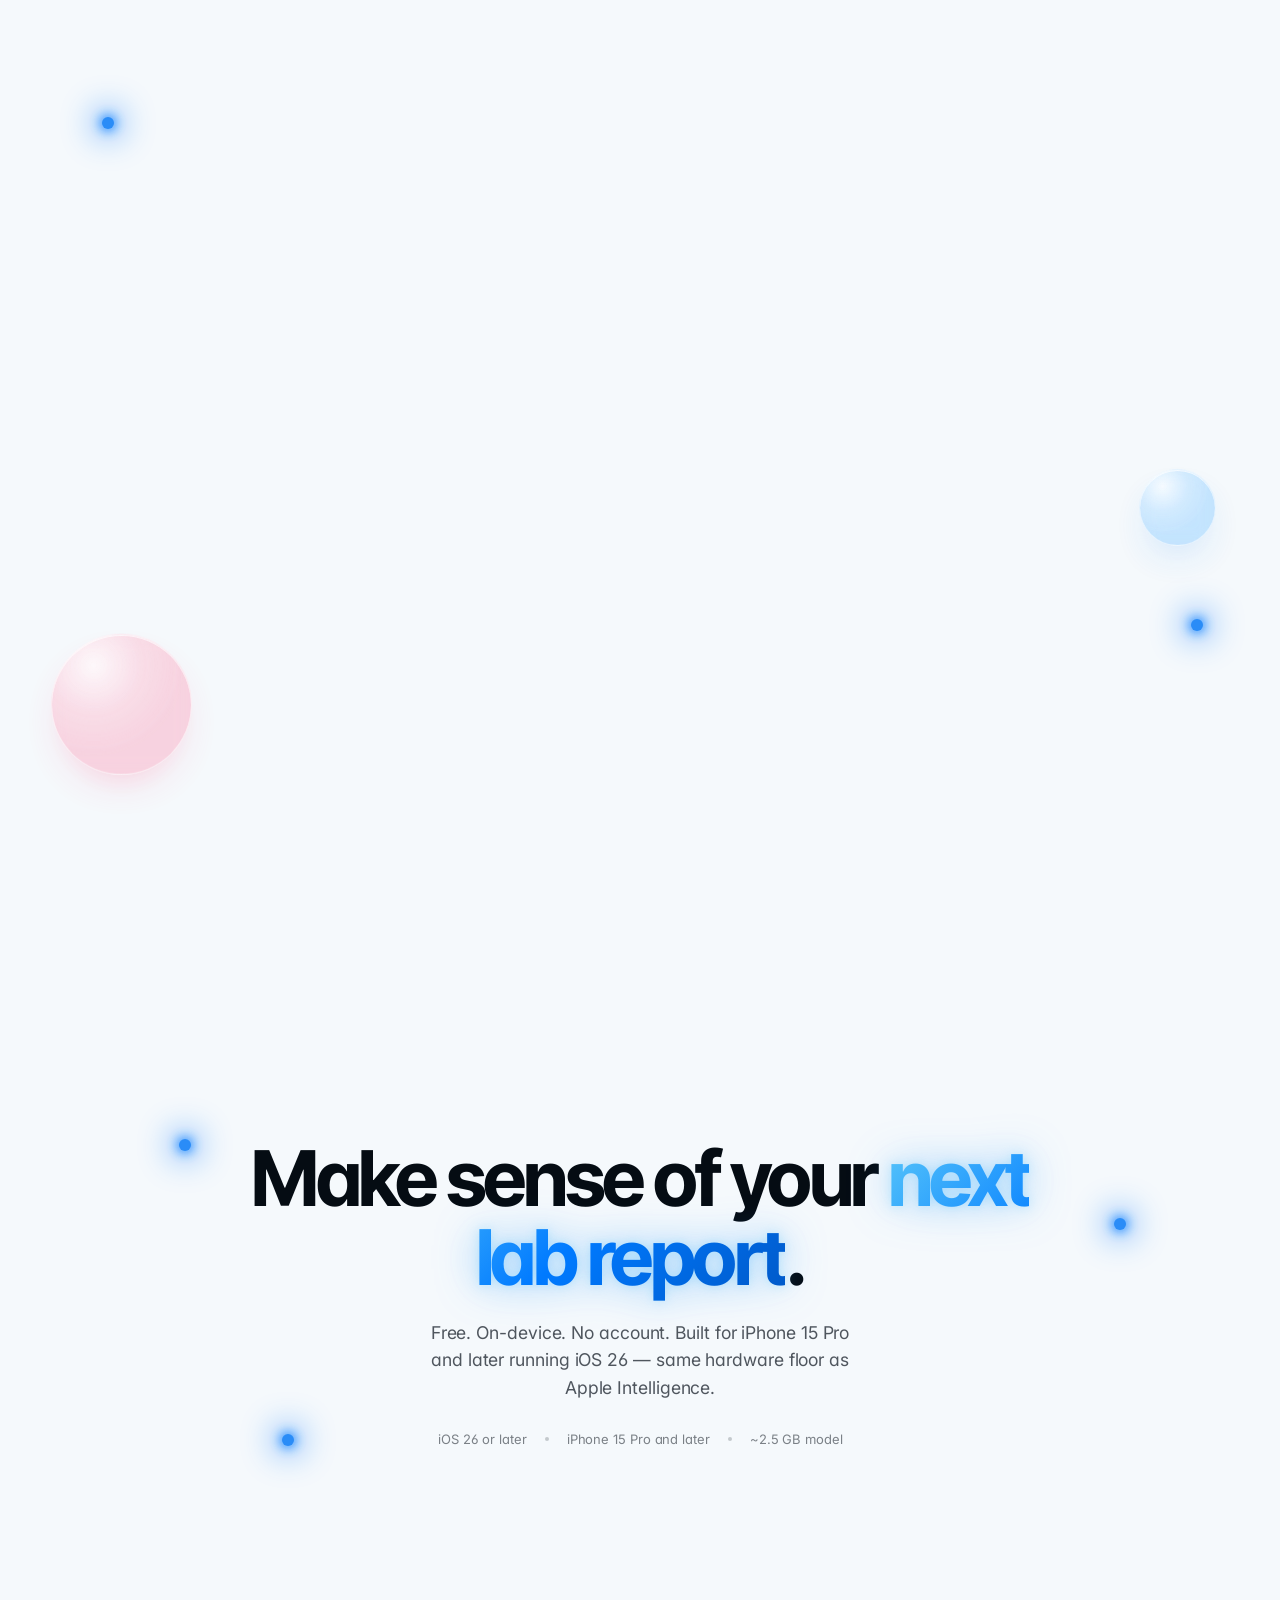
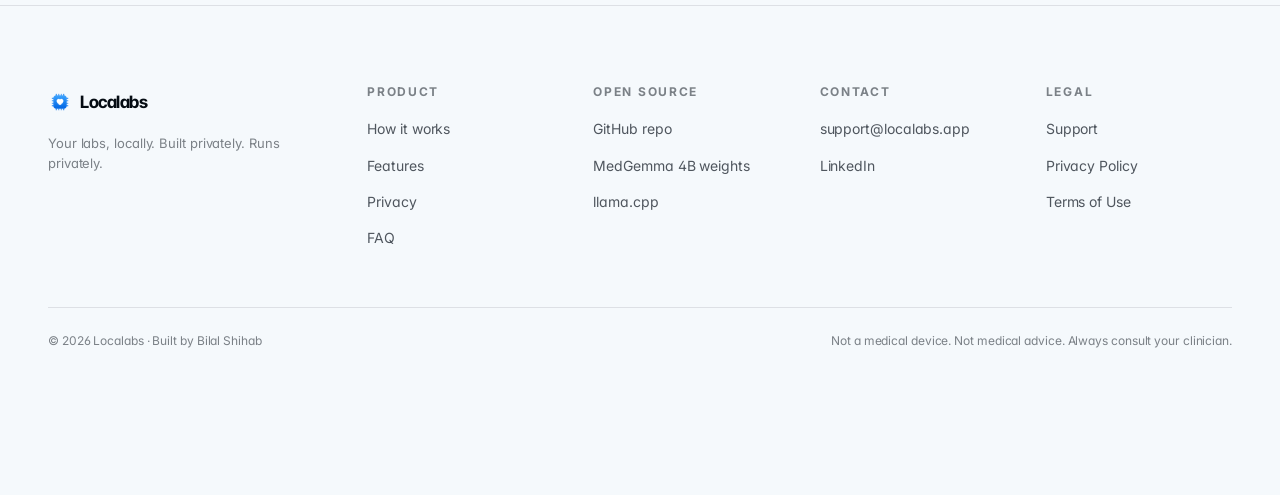
==== commit e01a4b0d: "Top buttons say 'Coming soon' until the app is on the App Store" ====
--- a/index.html
+++ b/index.html
@@ -36,7 +36,7 @@
     </div>
     <a href="#download" class="nav-cta">
       <svg width="14" height="14" viewBox="0 0 24 24" fill="none" stroke="currentColor" stroke-width="2.2" stroke-linecap="round" stroke-linejoin="round"><path d="M12 3v14"/><path d="M6 13l6 6 6-6"/><path d="M5 21h14"/></svg>
-      Download
+      Coming soon
     </a>
   </div>
 </div>
@@ -63,7 +63,7 @@
       <div class="cta-row reveal delay-3">
         <a href="#download" class="btn-primary magnetic">
           <svg width="15" height="18" viewBox="0 0 384 512" fill="currentColor" aria-hidden="true"><path d="M318.7 268.7c-.2-36.7 16.4-64.4 50-84.8-18.8-26.9-47.2-41.7-84.7-44.6-35.5-2.8-74.3 20.7-88.5 20.7-15 0-49.4-19.7-76.4-19.7C63.3 141.2 4 184.8 4 273.5q0 39.3 14.4 81.2c12.8 36.7 59 126.7 107.2 125.2 25.2-.6 43-17.9 75.8-17.9 31.8 0 48.3 17.9 76.4 17.9 48.6-.7 90.4-82.5 102.6-119.3-65.2-30.7-61.7-90-61.7-91.9zm-56.6-164.2c27.3-32.4 24.8-61.9 24-72.5-24.1 1.4-52 16.4-67.9 34.9-17.5 19.8-27.8 44.3-25.6 71.9 26.1 2 49.9-11.4 69.5-34.3z"/></svg>
-          Download on App Store
+          Coming soon to the App Store
         </a>
         <a href="#how" class="btn-ghost magnetic">
           See how it works
